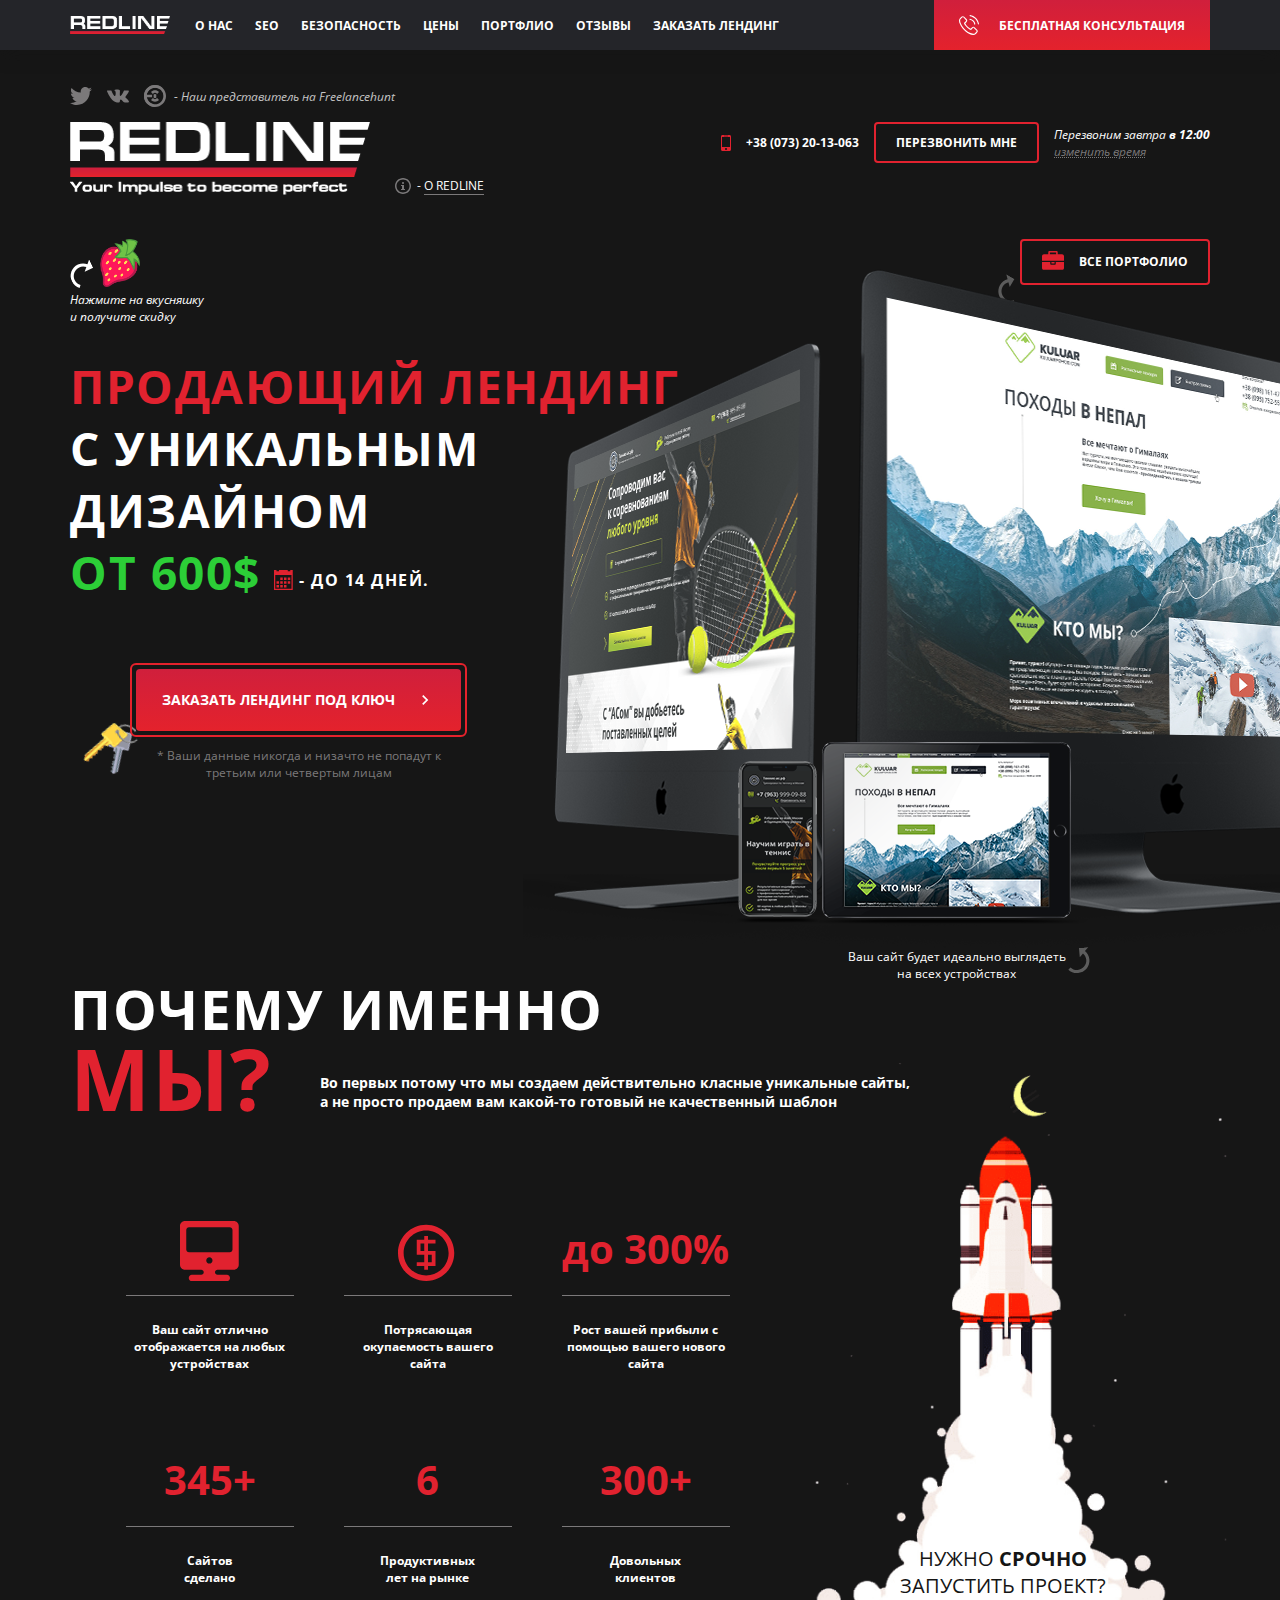
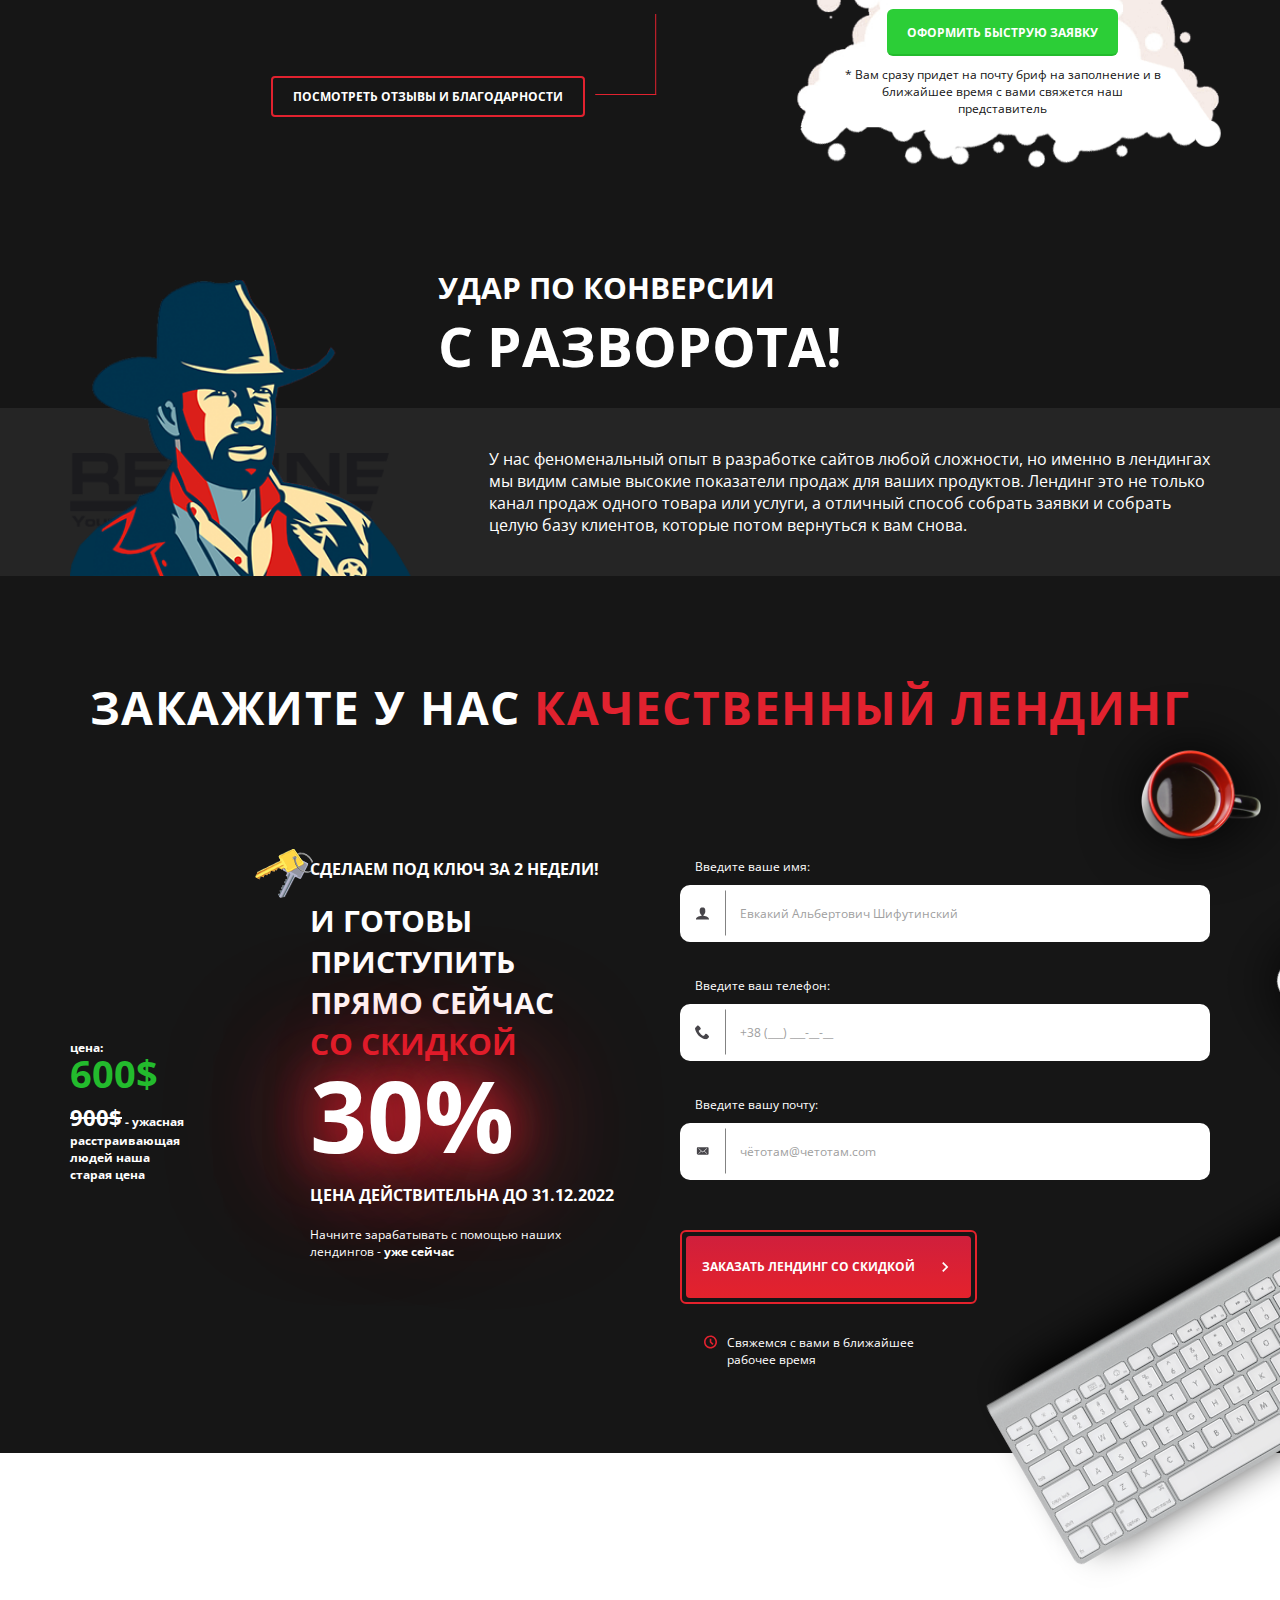
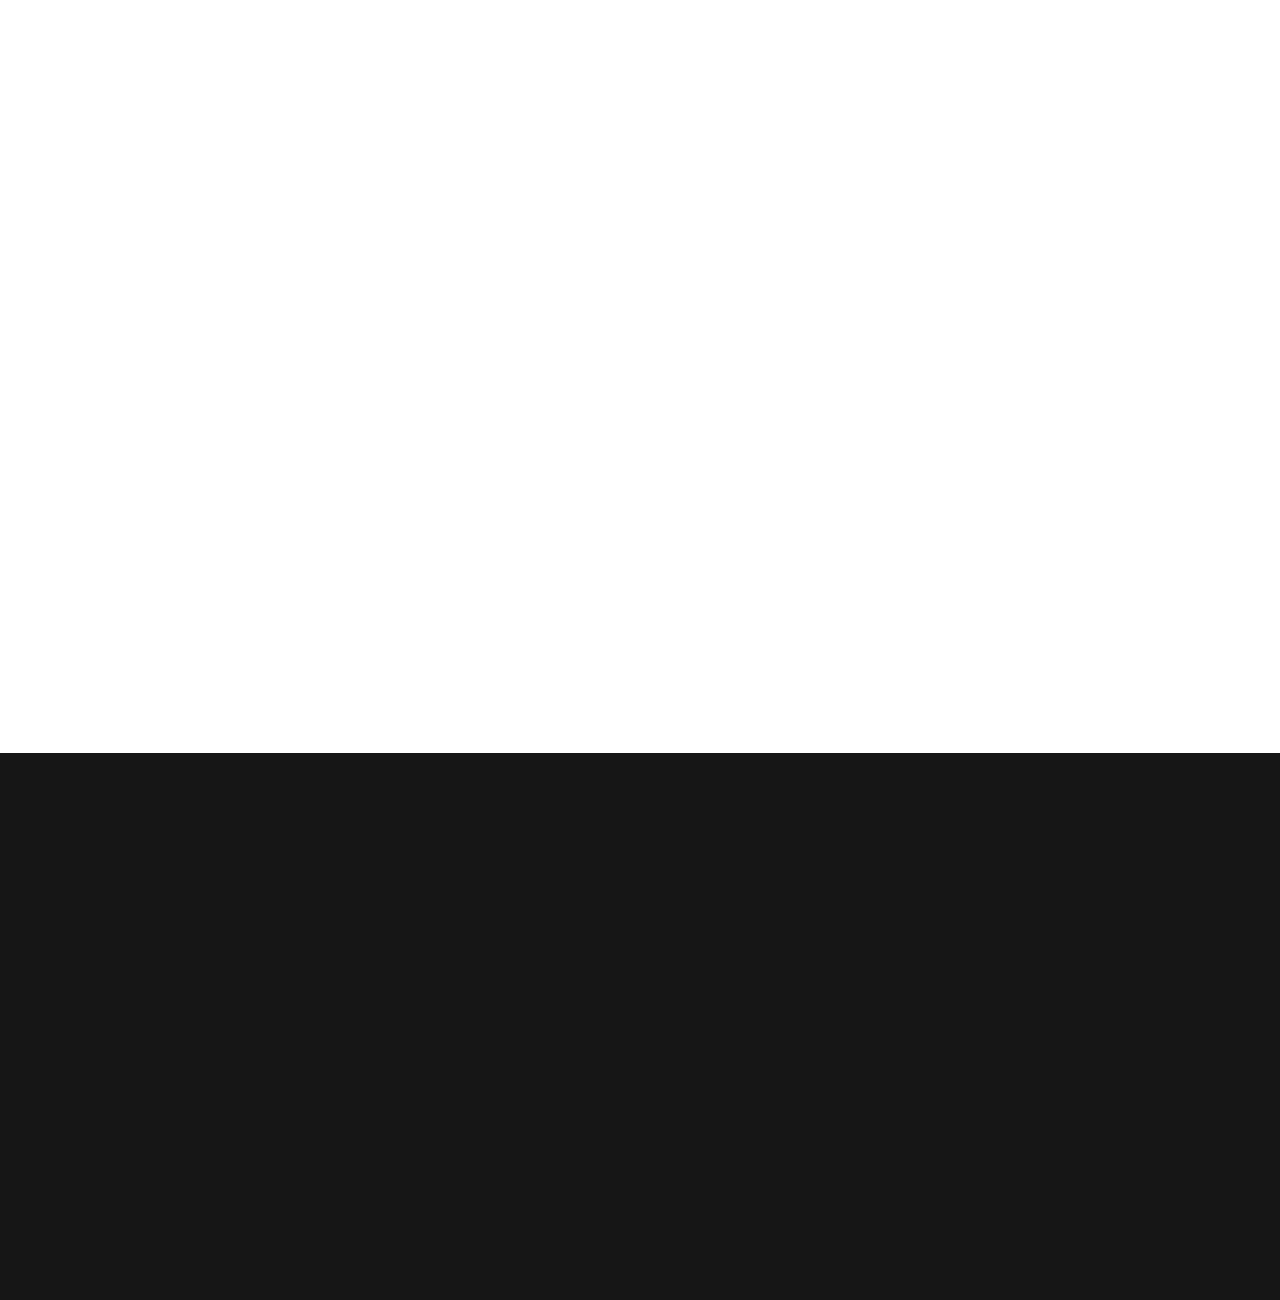
==== index.html @ bf73220e "Add files via upload" ====
<!DOCTYPE html>
<html lang="ru">

<head>
  <meta charset="UTF-8" />
  <meta http-equiv="X-UA-Compatible" content="IE=edge" />
  <meta name="viewport" content="width=device-width, initial-scale=1.0" />
  <title>Redline</title>
  <link rel="preconnect" href="https://fonts.googleapis.com" />
  <link rel="preconnect" href="https://fonts.gstatic.com" crossorigin />
  <link href="https://fonts.googleapis.com/css2?family=Open+Sans:ital,wght@0,400;0,700;1,400&display=swap"
    rel="stylesheet" />
  <link rel="stylesheet" href="css/style.css" />
  <script src="./libs/inputmask.min.js"></script>
  <script defer src="./js/main.js" ></script>
</head>

<body>
  <header class="header">
    <nav class="menu">
      <div class="menu__inner container">
        <a class="logo" href="#">
          <img src="./img/logo.png" alt="logo" />
        </a>
        <div class="menu__body">
          <ul class="menu__list">
            <li class="menu__item">
              <a class="menu__link" href="#">О нас</a>
            </li>
            <li class="menu__item">
              <a class="menu__link" href="#">SEO</a>
            </li>
            <li class="menu__item">
              <a class="menu__link" href="#">Безопасность</a>
            </li>
            <li class="menu__item">
              <a class="menu__link" href="#">Цены</a>
            </li>
            <li class="menu__item">
              <a class="menu__link" href="#">Портфлио</a>
            </li>
            <li class="menu__item">
              <a class="menu__link" href="#">Отзывы</a>
            </li>
            <li class="menu__item">
              <a class="menu__link" href="#">Заказать лендинг</a>
            </li>
          </ul>
        </div>
        <button class="menu__btn">
          <img src="./img/icons/icon-phone.svg" alt="" />
          Бесплатная консультация
        </button>
        <button class="menu__burger">
          <i></i>
          <i></i>
          <i></i>
        </button>
      </div>
    </nav>
    <div class="header__socials container">
      <ul class="social__list">
        <li class="social__item">
          <a class="social__link" href="#">
            <svg class="icon" xmlns="http://www.w3.org/2000/svg" viewBox="0 0 24 24">
              <path
                d="M24 4.557c-.883.392-1.832.656-2.828.775 1.017-.609 1.798-1.574 2.165-2.724-.951.564-2.005.974-3.127 1.195-.897-.957-2.178-1.555-3.594-1.555-3.179 0-5.515 2.966-4.797 6.045-4.091-.205-7.719-2.165-10.148-5.144-1.29 2.213-.669 5.108 1.523 6.574-.806-.026-1.566-.247-2.229-.616-.054 2.281 1.581 4.415 3.949 4.89-.693.188-1.452.232-2.224.084.626 1.956 2.444 3.379 4.6 3.419-2.07 1.623-4.678 2.348-7.29 2.04 2.179 1.397 4.768 2.212 7.548 2.212 9.142 0 14.307-7.721 13.995-14.646.962-.695 1.797-1.562 2.457-2.549z" />
            </svg>
          </a>
        </li>
        <li class="social__item">
          <a class="social__link" href="#">
            <svg class="icon" xmlns="http://www.w3.org/2000/svg" viewBox="0 0 24 24">
              <path
                d="M13.162 18.994c.609 0 .858-.406.851-.915-.031-1.917.714-2.949 2.059-1.604 1.488 1.488 1.796 2.519 3.603 2.519h3.2c.808 0 1.126-.26 1.126-.668 0-.863-1.421-2.386-2.625-3.504-1.686-1.565-1.765-1.602-.313-3.486 1.801-2.339 4.157-5.336 2.073-5.336h-3.981c-.772 0-.828.435-1.103 1.083-.995 2.347-2.886 5.387-3.604 4.922-.751-.485-.407-2.406-.35-5.261.015-.754.011-1.271-1.141-1.539-.629-.145-1.241-.205-1.809-.205-2.273 0-3.841.953-2.95 1.119 1.571.293 1.42 3.692 1.054 5.16-.638 2.556-3.036-2.024-4.035-4.305-.241-.548-.315-.974-1.175-.974h-3.255c-.492 0-.787.16-.787.516 0 .602 2.96 6.72 5.786 9.77 2.756 2.975 5.48 2.708 7.376 2.708z" />
            </svg>
          </a>
        </li>
        <li class="social__item">
          <a class="social__link" href="#">
            <svg class="icon" xmlns="http://www.w3.org/2000/svg" viewBox="0 0 40 40">
              <path
                d="M20 0C8.963 0 0 8.963 0 20s8.963 20 20 20 20-8.963 20-20S31.037 0 20 0zm0 35.111C11.63 35.111 4.815 28.37 4.815 20A15.21 15.21 0 0 1 20 4.815 15.21 15.21 0 0 1 35.185 20C35.111 28.37 28.37 35.111 20 35.111z" />
              <path
                d="M17.556 22.889c1.407 1.259 3.481 1.259 4.815 0v-5.778c-1.407-1.259-3.482-1.259-4.815 0v5.778zm2.445-13.185c-2.741 0-5.333 1.111-7.259 3.037l3.407 3.407a5.41 5.41 0 0 1 7.704 0l3.407-3.407c-1.926-1.926-4.518-3.037-7.259-3.037z" />
              <path
                d="M23.852 23.852a5.41 5.41 0 0 1-7.704 0l-3.407 3.407c4 4 10.519 4 14.519 0l-3.407-3.407zM19.996 40c.148-2.37-1.259-4.519-3.556-5.259-5.926-1.482-10.37-6.296-11.333-12.296h10.074c-.815-1.556-.815-3.333 0-4.815H5.107c1.334-8.297 9.037-13.852 17.26-12.593a14.83 14.83 0 0 1 5.481 2c2.074 1.259 4.815.741 6.296-1.185-7.778-7.778-20.444-7.778-28.296 0s-7.852 20.444 0 28.296C9.626 37.852 14.663 40 19.996 40z" />
            </svg>
          </a>
          <p class="social__text">- Наш представитель на Freelancehunt</p>
        </li>
      </ul>
    </div>

    <div class="header__capture container">
      <div class="redline">
        <div class="redline__logo">
          <img class="logo__large" src="./img/logo-2.png" alt="logo" />
        </div>
        <div class="redline__about">
          <svg class="icon redline__about--icon-info">
            <use xlink:href="img/icons/sprite.svg#icon-info"></use>
          </svg>
          <p class="redline__about-text">- <span>O Redline</span></p>
        </div>
      </div>
      <div class="callback">
        <div class="callback__number">
          <svg class="icon callback__number--icon-mobile">
            <use xlink:href="img/icons/sprite.svg#icon-mobile"></use>
          </svg>
          <a class="callback__number-phone" href="tel:+30732013063">+38 (073) 20-13-063</a>
        </div>
        <button class="button__alt">Перезвонить мне</button>
        <p class="callback__time">
          Перезвоним завтра <b>в 12:00</b><br />
          <button class="callback__time-change">изменить время</button>
        </p>
      </div>
    </div>

    <section class="header__hero container">
      <div class="hero__action">
        <div class="bonus">
          <button class="button__bonus">
            <img src="img/strawberry.png" alt="bonus" />
          </button>
          <p class="bonus__text">Нажмите на вкусняшку и получите скидку</p>
        </div>
        <a class="button__alt portfolio__btn">
          <svg class="icon button__alt--icon-case">
            <use xlink:href="img/icons/sprite.svg#icon-case"></use>
          </svg>
          Все портфолио
        </a>
      </div>

      <div class="hero__master">
        <div class="master__content">
          <h1 class="title master__content-title">
            <span class="accent">Продающий лендинг</span><br />
            с уникальным<br />
            дизайном<br />
            <span class="content-title__price">от 600$</span>
            <span class="content-title__calendar">
              <svg class="content-title--icon-calendar">
                <use xlink:href="img/icons/sprite.svg#icon-calendar"></use>
              </svg>
              - до 14 дней.
            </span>
          </h1>
          <div class="master__order">
            <button class="button__prime master__order--btn">
              Заказать лендинг под ключ
              <svg class="order--btn-icon">
                <use xlink:href="img/icons/sprite.svg#icon-arrow-right"></use>
              </svg>
            </button>
            <span class="order__text">* Ваши данные никогда и низачто не попадут к третьим или четвертым лицам</span>
          </div>
        </div>
      </div>
      <figure class="hero__image">
        <img src="./img/demo.png" alt="" />
        <figcaption class="hero__image-desc">
          Ваш сайт будет идеально выглядеть <br />на всех устройствах
          <img src="./img/arrow.svg" alt="" />
        </figcaption>
      </figure>
    </section>

    <section class="header__features container">
      <div class="features__head">
        <h2 class="title features__head-title">
          Почему именно<br />
          <span class="accent">мы?</span>
        </h2>
        <p class="features__head-desc">
          <b>
            Во первых потому что мы создаем действительно класные уникальные сайты, а не просто продаем вам какой-то
            готовый не качественный шаблон
          </b>
        </p>
      </div>
      <div class="features__content">
        <div class="content__indicators">
          <ul class="indicators__list">
            <li class="indicators__item">
              <span class="indicators__item-accent">
                <svg class="indicators__item-icon">
                  <use xlink:href="img/icons/sprite.svg#icon-monitor"></use>
                </svg>
              </span>
              <p class="indicators__item-text">Ваш сайт отлично отображается на любых устройствах</p>
            </li>
            <li class="indicators__item">
              <span class="indicators__item-accent">
                <svg class="indicators__item-icon">
                  <use xlink:href="img/icons/sprite.svg#icon-dollar"></use>
                </svg>
              </span>
              <p class="indicators__item-text">Потрясающая окупаемость вашего сайта</p>
            </li>
            <li class="indicators__item">
              <span class="indicators__item-accent">до 300%</span>
              <p class="indicators__item-text">Рост вашей прибыли с помощью вашего нового сайта</p>
            </li>
            <li class="indicators__item">
              <span class="indicators__item-accent">345+</span>
              <p class="indicators__item-text">Сайтов<br />сделано</p>
            </li>
            <li class="indicators__item">
              <span class="indicators__item-accent">6</span>
              <p class="indicators__item-text">Продуктивных<br />лет на рынке</p>
            </li>
            <li class="indicators__item">
              <span class="indicators__item-accent">300+</span>
              <p class="indicators__item-text">Довольных<br />клиентов</p>
            </li>
          </ul>
          <a href="#" class="button__alt indicators__btn">Посмотреть отзывы и благодарности</a>
        </div>
        <div class="content__rocket">
          <p class="content__rocket-title">
            Нужно <b>срочно</b><br />
            запустить проект?
          </p>
          <button class="content__rocket-btn">Оформить быструю заявку</button>
          <span class="content__rocket-desc">* Вам сразу придет на почту бриф на заполнение и в ближайшее время с вами
            свяжется наш представитель
          </span>
          <img class="content__rocket-image" src="./img/rocket.png" alt="" />
        </div>
      </div>
    </section>
  </header>
  <section class="chuck">

    <h2 class="chuck__title container">
      Удар по конверсии
      <span>c разворота!</span>
    </h2>

    <div class="chuck__inner">
      <div class="container">
        <p class="chuck__text">
          <img class="chuck__image" src="./img/chuck.png" alt="Chuck Norris" />
          <img class="chuck__logo" src="./img/logo-dark.png" alt="logo" />
          У нас феноменальный опыт в разработке сайтов любой сложности, но именно в лендингах мы видим самые высокие
          показатели продаж для ваших продуктов. Лендинг это не только канал продаж одного товара или услуги, а отличный
          способ собрать заявки и собрать целую базу клиентов, которые потом вернуться к вам снова.
        </p>
      </div>
  </section>
  <section class="sale">

    <h2 class="title sale__title">Закажите у нас <span class="accent">качественный лендинг</span></h2>

    <div class="sale__inner container">

      <div class="sale__price">
        <p class="price__new">
          цена:
          <span>600$</span>
        </p>
        <p class="price__old">
          <s>900$</s> - ужасная расстраивающая людей наша старая цена
        </p>
      </div>

      <div class="sale__offer">
        <p class="offer__key">Сделаем под ключ за 2 недели!</p>

        <h3 class="offer__title">И готовы приступить прямо сейчас
        <span class="accent">Со скидкой</span></h3>

        <p class="offer__discount">30%</p>

        <p class="offer__date">Цена действительна до 31.12.2022</p>
        
        <p>Начните зарабатывать с помощью наших<br>лендингов - <b>уже сейчас</b></p>
      </div>


      <form class="sale__form" action="#" method="POST">

  
          <p>Введите ваше имя:</p>
          <div class="form__group">
            <label class="form__label" for="name">
              <svg class="form__icon">
                <use xlink:href="img/icons/sprite.svg#icon-user"></use>
              </svg>
            </label>
            <input class="form__input" type="text" id="name" required placeholder="Евкакий Альбертович Шифутинский" />
          </div>
  
          <p>Введите ваш телефон:</p>
          <div class="form__group">
            <label class="form__label" for="phone">
              <svg class="form__icon">
                <use xlink:href="img/icons/sprite.svg#icon-phone"></use>
              </svg>
            </label>
            <input class="form__input" type="tel" id="phone" required placeholder="+38 (___) ___-__-__"/>
          </div>
  
          <p>Введите вашу почту:</p>
          <div class="form__group">
            <label class="form__label" for="email">
              <svg class="form__icon">
                <use xlink:href="img/icons/sprite.svg#icon-mail"></use>
              </svg>
            </label>
            <input class="form__input" type="email" id="email" required placeholder="чётотам@четотам.com" />
          </div>

  
          <div class="form__group-button">
            <button class="button__prime form__button" type="submit">
              Заказать лендинг со скидкой
              <svg class="order--btn-icon">
                <use xlink:href="img/icons/sprite.svg#icon-arrow-right"></use>
              </svg>
            </button>
  
            <span class="form__button-text">
              <svg class="form__button-text--icon"><use xlink:href="img/icons/sprite.svg#icon-clock"></use></svg>
              Свяжемся с вами в ближайшее рабочее время
            </span>
  
          </div>
  

      </form>

      <img class="sale__bg sale__bg--cup" src="./img/cup.png" alt="cup">
    <img class="sale__bg sale__bg--mouse" src="./img/mouse.png" alt="mouse">
    <img class="sale__bg sale__bg--keyboard" src="./img/keyboard.png" alt="keyboard">
    </div>
    
  </section>
  <section class="google"></section>
</body>

</html>
---- css/style.css ----
:root {
  --accent-color: #e1222f;
  --gray-color: #7b797a;
}

html {
  box-sizing: border-box;
  overflow-x: hidden;
}

*,
*::before,
*::after {
  margin: 0;
  padding: 0;
  box-sizing: inherit;
}

input,
button,
textarea,
select {
  font: inherit;
}

img {
  display: block;
  max-width: 100%;
  height: auto;
}

.container {
  max-width: 1170px;
  padding: 0 15px;
  margin: 0 auto;
}

body {
  background: #161616;
  min-height: 500vh;
  font-family: 'Open Sans', sans-serif;
  font-size: 12px;
  color: #fff;
  overflow-x: clip;
}

body::-webkit-scrollbar-thumb {
  background: linear-gradient(#d01f3c, #e4222c);
  border-radius: 20px;
}

body::-webkit-scrollbar {
  width: 8px;
}

body::-webkit-scrollbar-track {
  background: transparent;
}

.title {
  font-size: 46px;
  text-transform: uppercase;
  letter-spacing: 1.5px;
  font-weight: 700;
}

.accent {
  color: var(--accent-color);
}

.header {
}

/* =======/ MENU /======= */

.menu {
  background: #242529;
  box-shadow: 0 0 20px #151515;
  margin-bottom: 35px;
}

.menu__inner {
  display: flex;
  align-items: center;
  gap: 25px;
}

.logo {
  width: 100px;
  flex-shrink: 0;
}

.menu__list {
  display: flex;
  list-style: none;
  gap: 22px;
}

.menu__item {
  min-width: max-content;
}

.menu__link {
  color: #fff;
  text-decoration: none;
  font-weight: 700;
  text-transform: uppercase;
}

.menu__link:hover {
  color: var(--accent-color);
}

.menu__btn {
  all: unset;
  display: flex;
  gap: 20px;
  align-items: center;
  margin-left: auto;
  color: #fff;
  cursor: pointer;
  padding: 15px 25px;
  background: linear-gradient(#d01f3c, #e4222c);
  font-weight: 700;
  text-transform: uppercase;
  text-align: center;
  position: relative;
  overflow: hidden;
}

.menu__btn::before {
  content: '';
  position: absolute;
  width: 60px;
  height: 100%;
  background: rgba(255, 255, 255, 0.3);
  transform: translateX(-100px) skew(20deg);
  transition: 0.3s ease-out;
}

.menu__btn:hover::before {
  transform: translateX(300px) skew(20deg);
}

.menu__btn img {
  width: 20px;
  min-width: 20px;
}

/* =======/ BURGER /======= */

.menu__burger {
  all: unset;
  display: none;
  width: 30px;
  height: 18px;
  position: relative;
  z-index: 5;
  cursor: pointer;
  flex-shrink: 0;
}

.menu__burger i {
  position: absolute;
  top: calc(50% - 1px);
  left: 0;
  width: 100%;
  height: 2px;
  background-color: #fff;
  transition: all 0.2s;
}

.menu__burger.active i {
  transform: scale(0);
}

.menu__burger i:first-child {
  top: 0;
}

.menu__burger i:last-child {
  top: auto;
  bottom: 0;
}

.menu__burger.active i:first-child {
  top: calc(50% - 1px);
  transform: rotate(-45deg);
}

.menu__burger.active i:last-child {
  bottom: calc(50% - 1px);
  transform: rotate(45deg);
}

/* =======/ HEADER BOTTOM /======= */

.social__list {
  list-style: none;
  display: flex;
  align-items: center;
  gap: 15px;
  margin-bottom: 15px;
}

.social__item {
  display: flex;
  align-items: center;
  gap: 8px;
}

.social__text {
  font-style: italic;
  color: #c5c5c5;
}

.social__link {
  cursor: pointer;
  line-height: 0;
}

.icon {
  fill: var(--gray-color);
  width: 22px;
  height: 22px;
}

.icon:hover {
  fill: var(--accent-color);
}

/* =======/ HEADER CAPTURE /======= */

.header__capture {
  display: grid;
  grid-template-columns: minmax(440px, 2fr) 3fr;
  margin-bottom: 40px;
}
.redline {
  display: flex;
  gap: 25px;
  flex-wrap: wrap;
  align-self: start;
}
.redline__logo {
  width: 300px;
}

.redline__about {
  display: flex;
  align-items: flex-end;
  gap: 6px;
  padding-bottom: 5px;
  cursor: pointer;
}

.redline__about--icon-info {
  width: 16px;
  height: 16px;
}

.redline__about-text {
  text-transform: uppercase;
}

.redline__about-text span {
  border-bottom: 1px solid var(--gray-color);
}

.redline__about:hover span {
  border-bottom: 1px solid var(--accent-color);
  color: var(--accent-color);
}
.redline__about:hover .redline__about--icon-info {
  fill: var(--accent-color);
}

.callback {
  display: flex;
  gap: 15px;
  flex-wrap: wrap;
  align-items: center;
  align-self: flex-start;
  justify-content: flex-end;
}
.callback__number {
  display: flex;
  align-items: center;
  gap: 12px;
}
.callback__number--icon-mobile {
  width: 16px;
  height: 16px;
  fill: var(--accent-color);
}
.callback__number-phone {
  text-decoration: none;
  color: #fff;
  font-weight: 700;
}
.button__alt {
  all: unset;
  display: flex;
  align-items: center;
  flex-shrink: 0;
  gap: 15px;
  text-transform: uppercase;
  color: #fff;
  font-weight: 700;
  padding: 10px 20px;
  border: 2px solid var(--accent-color);
  cursor: pointer;
  border-radius: 4px;
  text-align: center;
}
.callback__time {
  font-style: italic;
}

.callback__time-change {
  all: unset;
  color: var(--gray-color);
  text-decoration: underline dotted;
  cursor: pointer;
}

/* =======/ HEADER HERO - ACTION /======= */

.header__hero {
  position: relative;
}

.hero__action {
  display: flex;
  justify-content: space-between;
  align-items: flex-start;
  gap: 10px;
  margin-bottom: 30px;
}

.button__bonus {
  all: unset;
  width: 40px;
  cursor: pointer;
  position: relative;
  padding-left: 30px;
}

.button__bonus img {
  animation: shake 0.3s infinite;
}

@keyframes shake {
  from {
    transform: rotate(0deg);
  }
  50% {
    transform: rotate(3deg);
  }
  to {
    transform: rotate(-3deg);
  }
}

.button__bonus::before {
  content: '';
  position: absolute;
  left: 0;
  bottom: 0;
  width: 25px;
  height: 25px;
  background-image: url(../img/arrow.svg);
  background-repeat: no-repeat;
  background-position: left bottom;
  background-size: contain;
  transform: rotate(-25deg);
}

.bonus__text {
  font-style: italic;
  max-width: 140px;
}

.button__alt--icon-case {
  fill: var(--accent-color);
}

.portfolio__btn {
  position: relative;
}

.portfolio__btn::before {
  content: '';
  position: absolute;
  left: 0;
  bottom: 0;
  width: 25px;
  height: 25px;
  background-image: url(../img/arrow.svg);
  background-repeat: no-repeat;
  background-position: left bottom;
  background-size: contain;
  transform: translate(-100%, 80%) rotate(-60deg);
  opacity: 0.3;
  z-index: -10;
}

/* =======/ HERO MASTER /======= */

.hero__master {
  margin-bottom: 200px;
}

.master__content {
  display: grid;
  justify-content: start;
  grid-auto-columns: minmax(280px, auto);
}

.master__content-title {
  margin-bottom: 60px;
}

.content-title__price {
  text-transform: uppercase;
  color: #2cce37;
}

.content-title__calendar {
  display: inline-flex;
  align-items: center;
  gap: 5px;
  font-size: 16px;
  color: #fff;
}

.content-title--icon-calendar {
  width: 20px;
  height: 20px;
  fill: var(--accent-color);
}

.master__order {
  display: grid;
  justify-content: start;
  justify-items: center;
  gap: 10px;
  padding-left: min(60px, calc(1vw * 10));
}

.button__prime {
  all: unset;
  display: flex;
  gap: 20px;
  align-items: center;
  color: #fff;
  cursor: pointer;
  padding: 25px 30px;
  font-weight: 700;
  font-size: 1.2em;
  text-transform: uppercase;
  text-align: center;
  position: relative;
  border: 2px solid #e4222c;
  border-radius: 6px;
  width: fit-content;
}

.button__prime::after {
  content: '';
  position: absolute;
  background: linear-gradient(#d01f3c, #e4222c);
  inset: 4px;
  border-radius: 4px;
  z-index: -1;
}

.order--btn-icon {
  fill: #fff;
  width: 20px;
  height: 20px;
  flex-shrink: 0;
}

.master__order--btn::before {
  content: url(../img/keys.PNG);
  position: absolute;
  bottom: 0;
  left: 0;
  width: 50px;
  height: 50px;
  transform: translate(-100%, 80%) rotate(-15deg);
  z-index: -1;
}

.order__text {
  max-width: 300px;
  text-align: center;
  color: var(--gray-color);
}

.hero__image {
  position: absolute;
  top: 30px;
  left: 40%;
  z-index: -10;
  width: max-content;
  margin-bottom: 100px;
}

.hero__image-desc {
  display: flex;
  align-items: flex-start;
  justify-content: center;
  text-align: center;
  padding-right: 20px;
}

.hero__image-desc img {
  width: 25px;
  transform: rotate(85deg) scale(-1, 1);
  opacity: 0.3;
}

/* =======/ HEADER FEATURES /======= */

.header__features {
  margin-bottom: 150px;
}

.features__head {
  position: relative;
  margin-bottom: 100px;
}

.features__head-title {
  font-size: 55px;
  line-height: 1;
}

.features__head-title .accent {
  font-size: 85px;
}

.features__head-desc {
  position: absolute;
  bottom: 10px;
  left: 250px;
  font-size: 14px;
  max-width: 590px;
}

/* ========/ Feutures Content/======= */

.features__content {
  display: flex;
  flex-wrap: wrap;
  gap: 500px 10px;
  justify-content: space-around;
}

.content__indicators {
  display: grid;
  grid-template-columns: minmax(200px, 630px);
  gap: 90px;
}

.indicators__list {
  list-style: none;
  display: grid;
  grid-template-columns: repeat(auto-fill, 168px);
  gap: 80px 50px;
  justify-content: center;
}

.indicators__item {
  max-width: 170px;
  text-align: center;
}

.indicators__item-accent {
  display: block;
  margin-bottom: 25px;
  border-bottom: 1px solid var(--gray-color);
  color: var(--accent-color);
  height: 75px;
  font-weight: 700;
  font-size: 40px;
}

.indicators__item-icon {
  fill: var(--accent-color);
  height: 60px;
  width: 60px;
}

.indicators__item-text {
  font-weight: 700;
}

.indicators__btn {
  justify-self: center;
  position: relative;
}

.indicators__btn::after {
  content: '';
  position: absolute;
  bottom: 20px;
  right: 0;
  width: 60px;
  height: 80px;
  border: 1px solid var(--accent-color);
  border-left: none;
  border-top: none;
  transform: translateX(120%);
}

.content__rocket-btn {
  all: unset;
  color: #fff;
  cursor: pointer;
  padding: 15px 20px 13px;
  background: #2cce37;
  border-bottom: 2px solid #23bb2d;
  border-radius: 6px;
  font-weight: 700;
  text-transform: uppercase;
  text-align: center;
}

.content__rocket {
  display: flex;
  gap: 10px;
  flex-direction: column;
  align-items: center;
  max-width: 330px;
  text-align: center;
  align-self: flex-end;
  position: relative;
}

.content__rocket-title {
  font-size: 20px;
  text-transform: uppercase;
  color: #151515;
}

.content__rocket-desc {
  color: #151515;
}

.content__rocket-image {
  position: absolute;
  bottom: -60px;
  z-index: -1;
  max-width: 450px;
}

/* =======/ CHUCK /======= */

.chuck {
  margin-bottom: 100px;
}

.chuck__title {
  text-transform: uppercase;
  font-size: 30px;
  margin-bottom: 25px;
  width: min-content;
}

.chuck__inner {
  background-color: #252525;
}

.chuck__title span {
  font-size: 55px;
}

.chuck__image {
  position: absolute;
  bottom: 0;
  left: 0;
  width: 350px;
}

.chuck__logo {
  align-self: center;
}

.chuck__text {
  display: flex;
  gap: 100px;
  font-size: 16px;
  padding: 40px 0;
  position: relative;
}

/* =======/ SALE /======= */

.sale {
  padding-bottom: 85px;
}

.sale__title {
  text-align: center;
  margin-bottom: 120px;
  padding: 0 10px;
}

.sale__inner {
  display: flex;
  gap: 60px;
  position: relative;
  flex-wrap: wrap;
  justify-content: center;
  align-items: center;
}

.sale__bg {
  position: absolute;
  z-index: -1;
  object-fit: contain;
  filter: drop-shadow(0px 0px 30px #000);
}

.sale__bg--cup {
  width: 120px;
  top: 0;
  right: 0;
  transform: translate(30%, -120%);
}
.sale__bg--mouse {
  width: 80px;
  top: 0;
  right: 0;
  transform: translate(200%, 50%) rotate(-45deg);
}
.sale__bg--keyboard {
  width: 400px;
  bottom: 0;
  right: 0;
  transform: translate(45%, 60%) rotate(-30deg);
  z-index: 1;
  filter: drop-shadow(30px -10px 20px #000);
}

/* =======/ SALE PRICE /======= */

.sale__price {
  font-weight: 700;
  max-width: 120px;
}

.price__new {
  margin-bottom: 10px;
  line-height: 1;
}

.price__new span {
  font-size: 38px;
  color: #23bb2d;
}

.price__old s {
  font-size: 22px;
}

/* =======/ SALE OFFER /======= */

.sale__offer {
  max-width: 370px;
  padding-left: min(60px, calc(1vw * 10));
  align-self: flex-start;
}

.offer__key,
.offer__date {
  text-transform: uppercase;
  font-size: 16px;
  font-weight: 700;
  padding-bottom: 20px;
  position: relative;
}

.offer__key::before {
  content: url(/img/keys.PNG);
  position: absolute;
  width: 60px;
  height: 60px;
  top: -10px;
  left: -55px;
  z-index: -1;
}

.offer__title {
  text-transform: uppercase;
  font-size: 30px;
}

.offer__title .accent {
  display: block;
}

.offer__discount {
  font-size: 100px;
  font-weight: 700;
  line-height: 1;
  padding-bottom: 20px;
  text-shadow: 0 0 50px var(--accent-color), 0 0 100px var(--accent-color), 0 0 150px var(--accent-color);
}

/* =======/ SALE FORM /======= */

.sale__form {
  position: relative;
  z-index: 10;
  flex: 1 1 370px;
}

.sale__form p {
  padding: 0 15px 10px;
}

.form__group {
  margin-bottom: 35px;
  position: relative;
}

.form__group:last-child {
  margin-bottom: 60px;
}

.form__label {
  line-height: 0;
  position: absolute;
  top: 50%;
  left: 0;
  z-index: 10;
  padding: 15px;
  border-right: 1px solid #838383;
  transform: translateY(-50%);
  cursor: pointer;
}

.form__input {
  width: 100%;
  padding: 20px 15px;
  padding-left: 60px;
  border: none;
  border-radius: 10px;
}

.form__icon {
  fill: #47454a;
  width: 15px;
  height: 15px;
}

.form__input::placeholder {
  color: #a0a0a0;
}

.form__group-button {
  margin-top: 50px;
  display: grid;
  gap: 30px;
  justify-content: start;
  justify-items: center;
}

.form__button {
  padding: 25px 20px;
  font-size: 1em;
}

.form__button-text {
  display: flex;
  max-width: 250px;
}
.form__button-text--icon {
  width: 16px;
  height: 16px;
  fill: var(--accent-color);
  margin-right: 10px;
}
/* =======/ GOOGLE /======= */

.google {
  height: 100vh;
  background-color: #fff;
}

/* =======/ MEDIA /======= */

/* =======================| 959 |======================= */

@media (max-width: 959px) {
  .menu__burger {
    display: block;
    width: 30px;
    height: 18px;
    position: relative;
    z-index: 5;
    cursor: pointer;
  }

  .menu__body {
    position: fixed;
    top: 0;
    left: -100%;
    height: 100vh;
    width: 100%;
    background: linear-gradient(#920018, #e4222c);
    display: flex;
    transition: all 0.3s;
    overflow: auto;
    z-index: 1;
  }

  .menu__body.active {
    left: 0;
  }

  .menu__list {
    flex-direction: column;
    margin: auto;
    text-align: center;
    width: 100%;
  }

  .menu__item + .menu__item {
    margin-left: 0;
  }
  .menu__link {
    display: block;
    font-size: 26px;
    line-height: 75px;
  }
  .menu__link:hover {
    color: #fff;
    text-decoration: underline;
  }

  .redline {
    justify-content: center;
  }

  .callback {
    display: grid;
    margin-top: -35px;
    text-align: center;
    justify-content: center;
  }

  .hero__master {
    margin-bottom: 300px;
  }

  .hero__image {
    top: 60px;
  }

  .hero__image-desc {
    justify-content: flex-start;
  }
}

/* =======================| 767 |======================= */

@media (max-width: 767px) {
  .header__capture {
    display: grid;
    grid-template-columns: repeat(auto-fill, minmax(280px, 1fr));
    gap: 30px;
  }

  .callback {
    margin-top: 0;
  }

  .portfolio__btn::before {
    display: none;
  }

  .hero__master {
    margin-bottom: 10px;
  }

  .master__content {
    justify-content: center;
  }

  .master__content-title {
    font-size: 44px;
    text-align: center;
    margin-bottom: 40px;
  }

  .master__order {
    justify-content: center;
    margin-bottom: 20px;
  }

  .hero__action {
    align-items: center;
  }
  .hero__image {
    position: static;
    width: fit-content;
  }

  .hero__image-desc {
    justify-content: center;
  }

  .features__head-desc {
    position: static;
  }

  .indicators__btn::after {
    display: none;
  }

  .chuck__text {
    flex-direction: column-reverse;
    gap: 190px;
  }

  .chuck__logo {
    align-self: stretch;
  }
}

/* =======================| 440 |======================= */

@media (max-width: 440px) {
  .menu__inner {
    gap: 20px;
  }

  .menu__btn {
    padding: 15px 15px;
    font-size: 0.9em;
    width: min-content;
  }

  .menu__btn img {
    display: none;
  }

  .redline {
    justify-content: center;
  }

  .master__content-title {
    font-size: 30px;
    text-align: center;
  }

  .master__content-title .accent {
    font-size: 1.2em;
  }

  .chuck__title {
    font-size: 25px;
  }

  .chuck__title span {
    font-size: 40px;
  }

  .sale__title {
    font-size: 30px;
  }
}
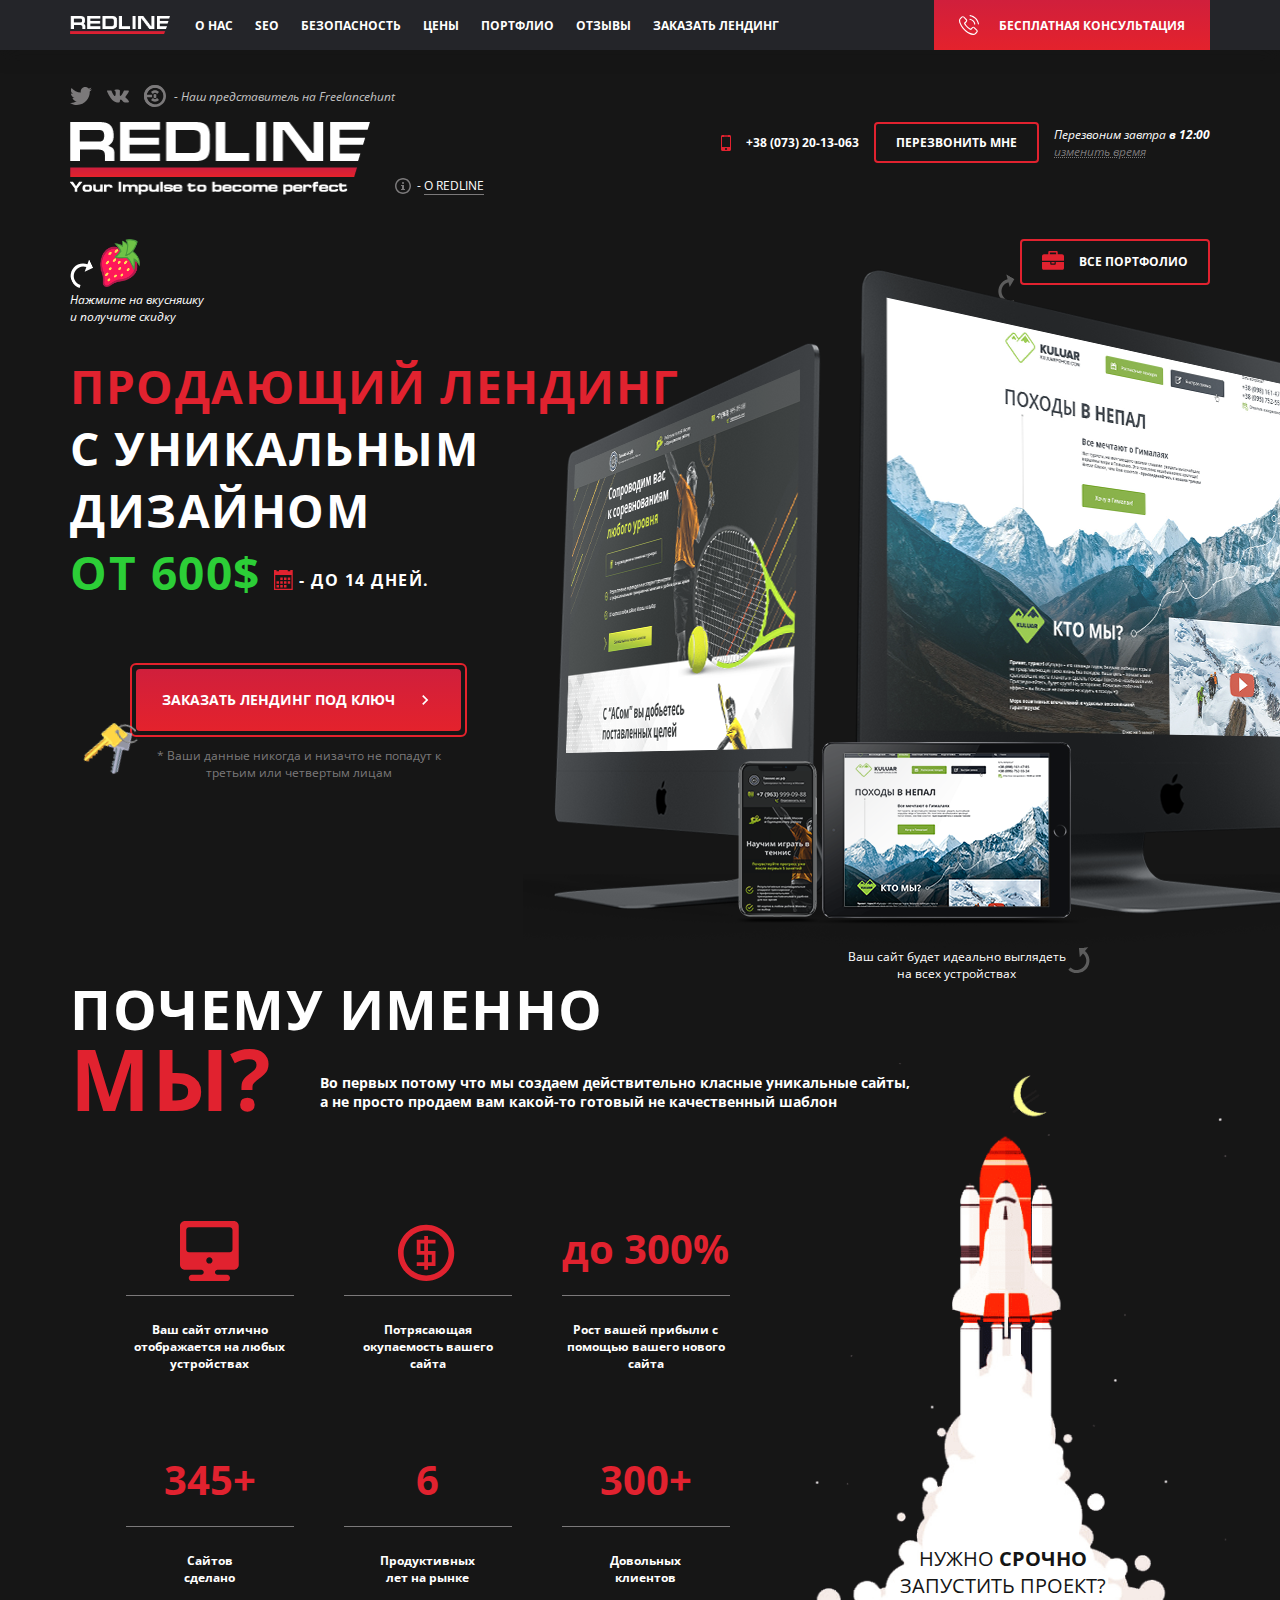
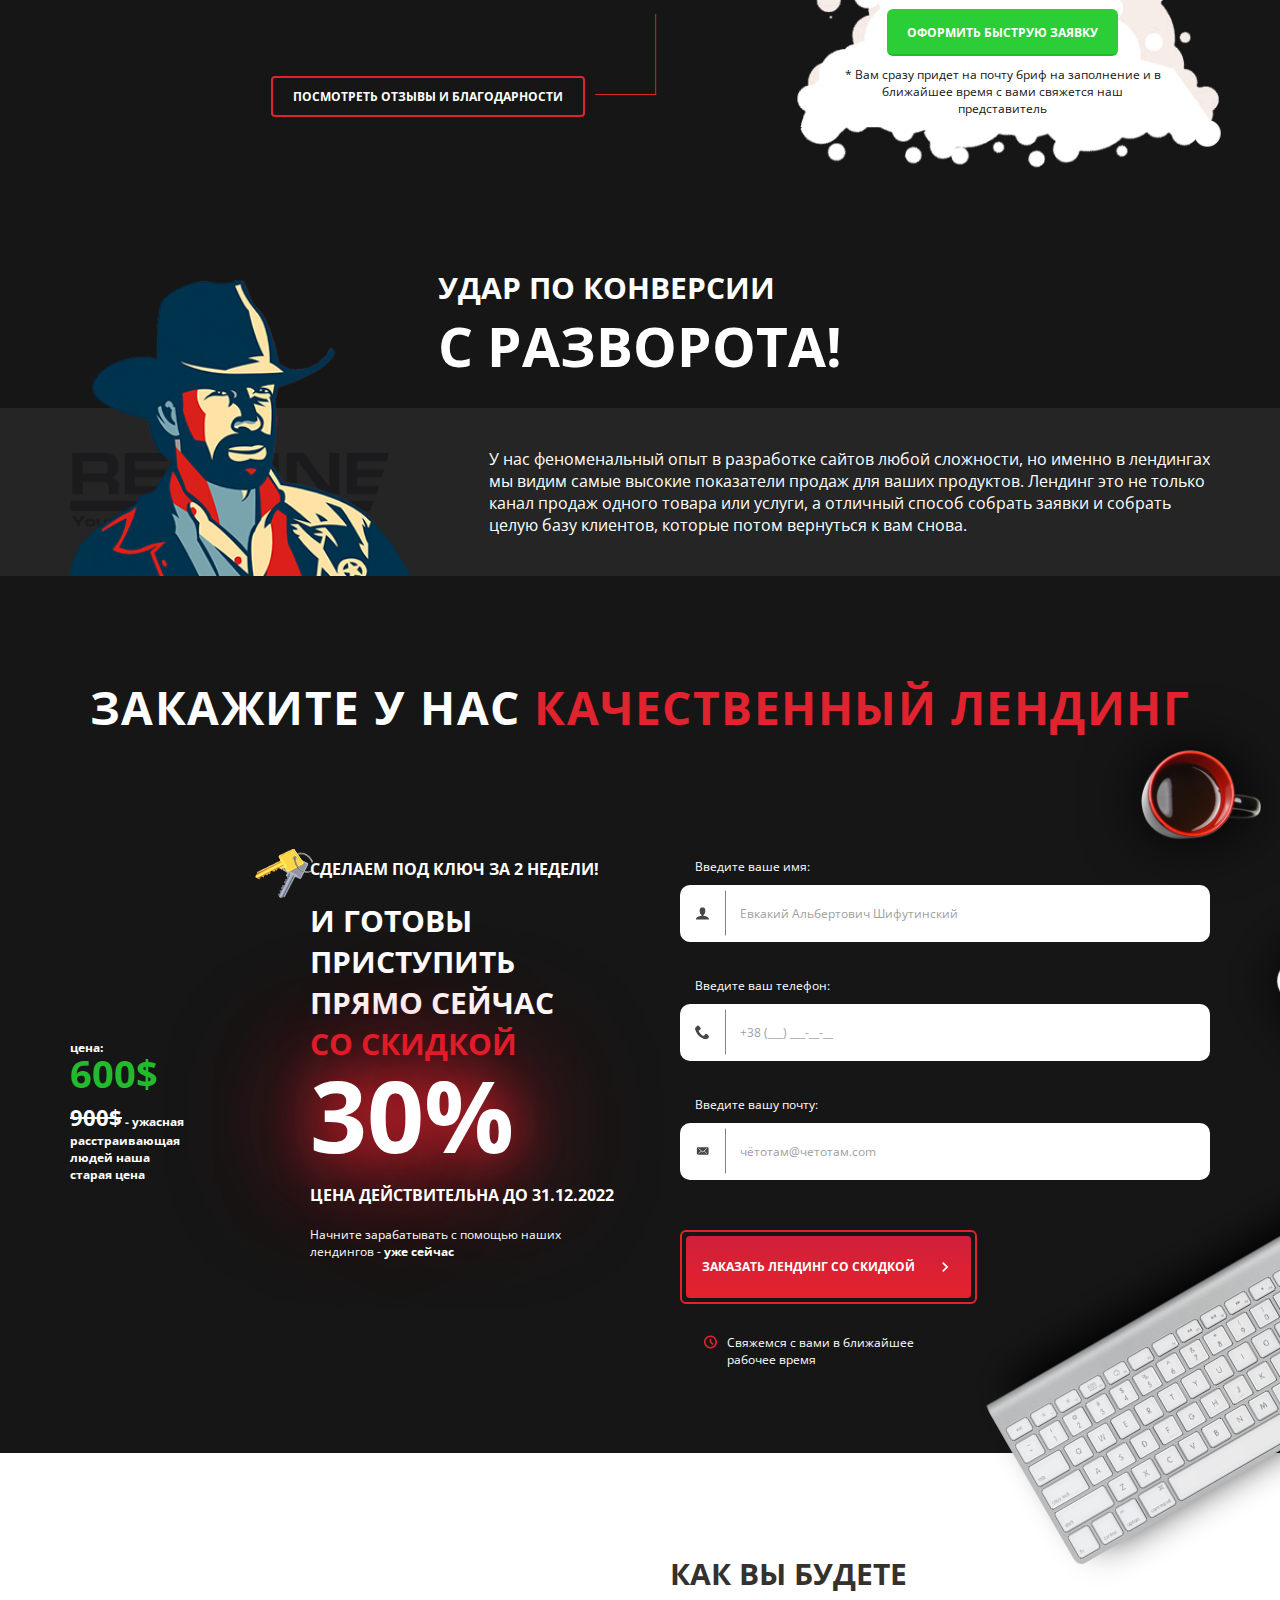
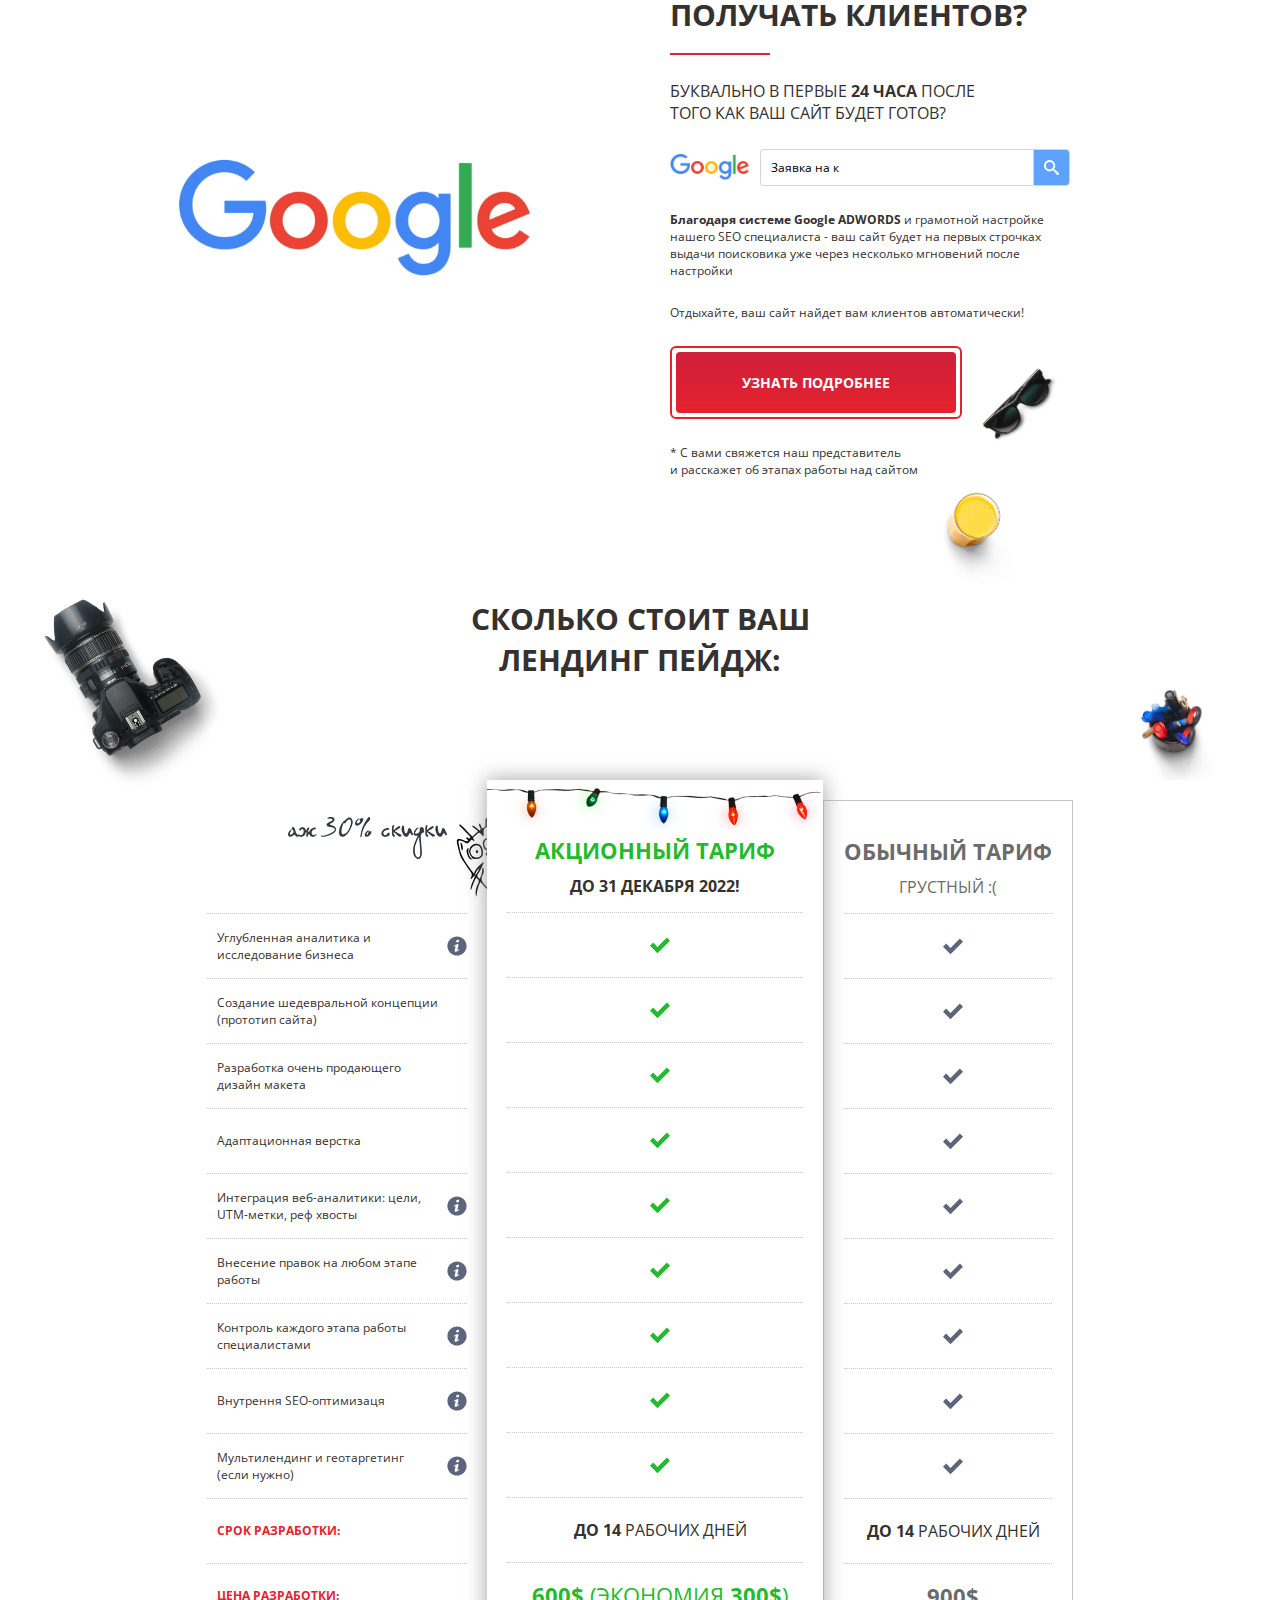
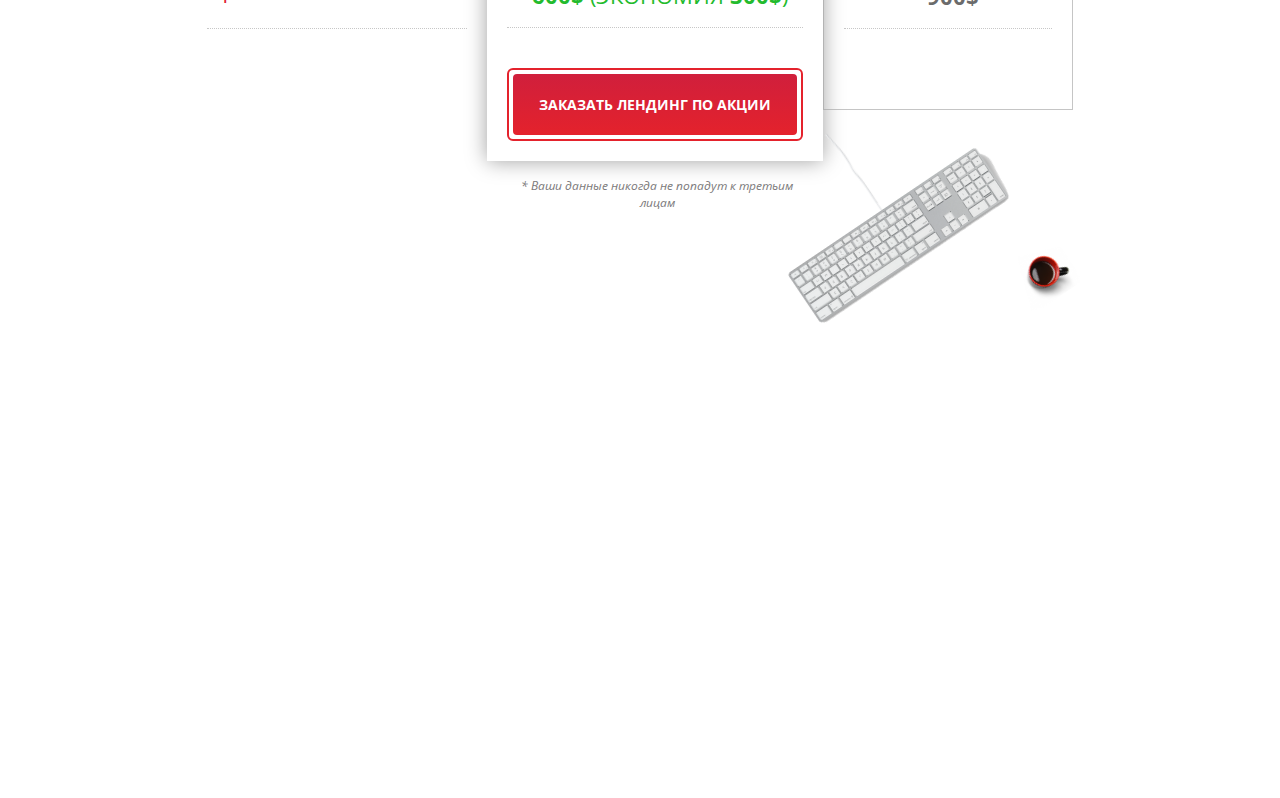
==== commit b120b406: "Add files via upload" ====
--- a/index.html
+++ b/index.html
@@ -11,8 +11,9 @@
   <link href="https://fonts.googleapis.com/css2?family=Open+Sans:ital,wght@0,400;0,700;1,400&display=swap"
     rel="stylesheet" />
   <link rel="stylesheet" href="css/style.css" />
-  <script src="./libs/inputmask.min.js"></script>
-  <script defer src="./js/main.js" ></script>
+  <script defer src="./libs/inputmask.min.js"></script>
+  <script defer src="./libs/typed.min.js"></script>
+  <script defer src="./js/main.js"></script>
 </head>
 
 <body>
@@ -272,75 +273,329 @@
         <p class="offer__key">Сделаем под ключ за 2 недели!</p>
 
         <h3 class="offer__title">И готовы приступить прямо сейчас
-        <span class="accent">Со скидкой</span></h3>
+          <span class="accent">Со скидкой</span>
+        </h3>
 
         <p class="offer__discount">30%</p>
 
         <p class="offer__date">Цена действительна до 31.12.2022</p>
-        
+
         <p>Начните зарабатывать с помощью наших<br>лендингов - <b>уже сейчас</b></p>
       </div>
 
-
       <form class="sale__form" action="#" method="POST">
 
-  
-          <p>Введите ваше имя:</p>
-          <div class="form__group">
-            <label class="form__label" for="name">
-              <svg class="form__icon">
-                <use xlink:href="img/icons/sprite.svg#icon-user"></use>
-              </svg>
-            </label>
-            <input class="form__input" type="text" id="name" required placeholder="Евкакий Альбертович Шифутинский" />
+        <p>Введите ваше имя:</p>
+        <div class="form__group">
+          <label class="form__label" for="name">
+            <svg class="form__icon">
+              <use xlink:href="img/icons/sprite.svg#icon-user"></use>
+            </svg>
+          </label>
+          <input class="form__input" type="text" id="name" required placeholder="Евкакий Альбертович Шифутинский" />
+        </div>
+
+        <p>Введите ваш телефон:</p>
+        <div class="form__group">
+          <label class="form__label" for="phone">
+            <svg class="form__icon">
+              <use xlink:href="img/icons/sprite.svg#icon-phone"></use>
+            </svg>
+          </label>
+          <input class="form__input" type="tel" id="phone" required placeholder="+38 (___) ___-__-__" />
+        </div>
+
+        <p>Введите вашу почту:</p>
+        <div class="form__group">
+          <label class="form__label" for="email">
+            <svg class="form__icon">
+              <use xlink:href="img/icons/sprite.svg#icon-mail"></use>
+            </svg>
+          </label>
+          <input class="form__input" type="email" id="email" required placeholder="чётотам@четотам.com" />
+        </div>
+
+
+        <div class="form__group-button">
+          <button class="button__prime form__button" type="submit">
+            Заказать лендинг со скидкой
+            <svg class="order--btn-icon">
+              <use xlink:href="img/icons/sprite.svg#icon-arrow-right"></use>
+            </svg>
+          </button>
+
+          <span class="form__button-text">
+            <svg class="form__button-text--icon">
+              <use xlink:href="img/icons/sprite.svg#icon-clock"></use>
+            </svg>
+            Свяжемся с вами в ближайшее рабочее время
+          </span>
+
+        </div>
+
+      </form>
+
+      <img class="sale__bg sale__bg--cup" src="./img/cup.png" alt="cup">
+      <img class="sale__bg sale__bg--mouse" src="./img/mouse.png" alt="mouse">
+      <img class="sale__bg sale__bg--keyboard" src="./img/keyboard.png" alt="keyboard">
+
+    </div>
+
+  </section>
+  <section class="clients">
+    <div class="clients__inner container">
+
+      <div class="clients__image">
+        <img class="image__google" src="./img/goggle.gif" alt="google">
+      </div>
+
+      <div class="clients__find">
+
+        <h2 class="find__title">Как вы будете получать клиентов?</h2>
+
+        <p class="find__subtitle">Буквально в первые <b>24 часа</b> после<br>того как ваш сайт будет готов?</p>
+
+        <div class="find__searchbar">
+
+          <img class="searchbar__google-logo" src="./img/google-logo.png" alt="google-logo" width="50">
+
+          <input class="searchbar__input" id="typed" type="text" spellcheck="false">
+
+          <button type="submit" class="searchbar__btn" disabled>
+            <svg class="searchbar__btn-icon">
+              <use xlink:href="img\icons\sprite.svg#icon-search"></use>
+            </svg>
+          </button>
+        </div>
+
+        <p><b>Благодаря системе Google ADWORDS</b> и грамотной настройке нашего SEO специалиста - ваш сайт будет на
+          первых строчках выдачи поисковика уже через несколько мгновений после настройки</p>
+        <p>Отдыхайте, ваш сайт найдет вам клиентов автоматически!</p>
+
+        <button class="button__prime clients__button">Узнать подробнее</button>
+        <span>* C вами свяжется наш представитель<br>и расскажет об этапах работы над сайтом</span>
+
+
+        <img class="clients__bg clients__bg--sunglasses" src="./img/sunglasses.png" alt="sunglasses">
+
+        <img class="clients__bg clients__bg--glass" src="./img/glass.PNG" alt="glass">
+
+
+
+      </div>
+
+    </div>
+
+  </section>
+
+  <section class="pricing">
+    <h2 class="pricing__title">Сколько стоит ваш<br>лендинг пейдж:</h2>
+    <div class="pricing__inner container">
+
+      <img class="pricing__bg pricing__bg--pen-holder" src="./img/pen-holder.jpg" alt="">
+
+      <img class="pricing__bg pricing__bg--camera" src="./img/camera.jpg" alt="">
+
+      <ul class="price__promo">
+        <li class="promo__item">
+          <img src="./img/cat.JPG" alt="cat">
+        </li>
+        <li class="promo__item">
+          <p>Углубленная аналитика и исследование бизнеса</p>
+          <div class="tooltip"
+            data-text="Собираем информацию о ЦА, продукте, конкурентах. Анализируем, находим весомые преимущества. Прописываем мета-теги, убираем дубли контента и т.д">
+            <svg class="price__icon promo__item-icon">
+              <use xlink:href="img/icons/sprite.svg#icon-info-circle"></use>
+            </svg>
           </div>
-  
-          <p>Введите ваш телефон:</p>
-          <div class="form__group">
-            <label class="form__label" for="phone">
-              <svg class="form__icon">
-                <use xlink:href="img/icons/sprite.svg#icon-phone"></use>
-              </svg>
-            </label>
-            <input class="form__input" type="tel" id="phone" required placeholder="+38 (___) ___-__-__"/>
+        </li>
+        <li class="promo__item">
+          <p>Создание шедевральной концепции (прототип сайта)</p>
+        </li>
+        <li class="promo__item">
+          <p>Разработка очень продающего дизайн макета</p>
+        </li>
+        <li class="promo__item">
+          <p>Адаптационная верстка</p>
+        </li>
+        <li class="promo__item">
+          <p>Интеграция веб-аналитики: цели, UTM-метки, реф хвосты</p>
+          <div class="tooltip"
+            data-text="Принимаем меры для естественного продвижения сайта в поисковой выдаче. Прописываем мета-теги, убираем дубли контента и т.д">
+            <svg class="price__icon promo__item-icon">
+              <use xlink:href="img/icons/sprite.svg#icon-info-circle"></use>
+            </svg>
           </div>
-  
-          <p>Введите вашу почту:</p>
-          <div class="form__group">
-            <label class="form__label" for="email">
-              <svg class="form__icon">
-                <use xlink:href="img/icons/sprite.svg#icon-mail"></use>
-              </svg>
-            </label>
-            <input class="form__input" type="email" id="email" required placeholder="чётотам@четотам.com" />
+        </li>
+        <li class="promo__item">
+          <p>Внесение правок на любом этапе работы</p>
+          <div class="tooltip"
+            data-text="Принимаем меры для естественного продвижения сайта в поисковой выдаче. Прописываем мета-теги, убираем дубли контента и т.д">
+            <svg class="price__icon promo__item-icon">
+              <use xlink:href="img/icons/sprite.svg#icon-info-circle"></use>
+            </svg>
           </div>
-
-  
-          <div class="form__group-button">
-            <button class="button__prime form__button" type="submit">
-              Заказать лендинг со скидкой
-              <svg class="order--btn-icon">
-                <use xlink:href="img/icons/sprite.svg#icon-arrow-right"></use>
-              </svg>
-            </button>
-  
-            <span class="form__button-text">
-              <svg class="form__button-text--icon"><use xlink:href="img/icons/sprite.svg#icon-clock"></use></svg>
-              Свяжемся с вами в ближайшее рабочее время
-            </span>
-  
+        </li>
+        <li class="promo__item">
+          <p>Контроль каждого этапа работы специалистами</p>
+          <div class="tooltip"
+            data-text="Принимаем меры для естественного продвижения сайта в поисковой выдаче. Прописываем мета-теги, убираем дубли контента и т.д">
+            <svg class="price__icon promo__item-icon">
+              <use xlink:href="img/icons/sprite.svg#icon-info-circle"></use>
+            </svg>
           </div>
-  
-
-      </form>
-
-      <img class="sale__bg sale__bg--cup" src="./img/cup.png" alt="cup">
-    <img class="sale__bg sale__bg--mouse" src="./img/mouse.png" alt="mouse">
-    <img class="sale__bg sale__bg--keyboard" src="./img/keyboard.png" alt="keyboard">
+        </li>
+        <li class="promo__item">
+          <p>Внутрення SEO-оптимизаця</p>
+          <div class="tooltip"
+            data-text="Принимаем меры для естественного продвижения сайта в поисковой выдаче. Прописываем мета-теги, убираем дубли контента и т.д">
+            <svg class="price__icon promo__item-icon">
+              <use xlink:href="img/icons/sprite.svg#icon-info-circle"></use>
+            </svg>
+          </div>
+        </li>
+        <li class="promo__item">
+          <p>Мультилендинг и геотаргетинг (если нужно)</p>
+          <div class="tooltip"
+            data-text="Принимаем меры для естественного продвижения сайта в поисковой выдаче. Прописываем мета-теги, убираем дубли контента и т.д">
+            <svg class="price__icon promo__item-icon">
+              <use xlink:href="img/icons/sprite.svg#icon-info-circle"></use>
+            </svg>
+          </div>
+        </li>
+        <li class="promo__item mobile-hide">
+          <p class="promo__item-summary">Срок разработки:</p>
+        </li>
+        <li class="promo__item mobile-hide">
+          <p class="promo__item-summary">Цена разработки:</p>
+        </li>
+      </ul>
+
+      <ul class="price__discount">
+        <li class="discount__item-head">
+          <img class="discount__image" src="./img/garland.png" alt="garland">
+          <h3 class="price__title price__title--discount">Акционный тариф</h3>
+          <p class="price__subtitle price__subtitle--discount">до 31 декабря 2022!</p>
+        </li>
+        <li class="discount__item mobile-hide">
+          <svg class="price__icon discount__item-icon">
+            <use xlink:href="img/icons/sprite.svg#icon-check"></use>
+          </svg>
+        </li>
+        <li class="discount__item mobile-hide">
+          <svg class="price__icon discount__item-icon">
+            <use xlink:href="img/icons/sprite.svg#icon-check"></use>
+          </svg>
+        </li>
+        <li class="discount__item mobile-hide">
+          <svg class="price__icon discount__item-icon">
+            <use xlink:href="img/icons/sprite.svg#icon-check"></use>
+          </svg>
+        </li>
+        <li class="discount__item mobile-hide">
+          <svg class="price__icon discount__item-icon">
+            <use xlink:href="img/icons/sprite.svg#icon-check"></use>
+          </svg>
+        </li>
+        <li class="discount__item mobile-hide">
+          <svg class="price__icon discount__item-icon">
+            <use xlink:href="img/icons/sprite.svg#icon-check"></use>
+          </svg>
+        </li>
+        <li class="discount__item mobile-hide">
+          <svg class="price__icon discount__item-icon">
+            <use xlink:href="img/icons/sprite.svg#icon-check"></use>
+          </svg>
+        </li>
+        <li class="discount__item mobile-hide">
+          <svg class="price__icon discount__item-icon">
+            <use xlink:href="img/icons/sprite.svg#icon-check"></use>
+          </svg>
+        </li>
+        <li class="discount__item mobile-hide">
+          <svg class="price__icon discount__item-icon">
+            <use xlink:href="img/icons/sprite.svg#icon-check"></use>
+          </svg>
+        </li>
+        <li class="discount__item mobile-hide">
+          <svg class="price__icon discount__item-icon">
+            <use xlink:href="img/icons/sprite.svg#icon-check"></use>
+          </svg>
+        </li>
+        <li class="discount__item mobile-hide">
+          <p class="price__subtitle"><b>до 14</b> рабочих дней</p>
+        </li>
+        <li class="discount__item">
+          <p class="price__title price__title--discount"><b>600$</b> (экономия <b>300$</b>)</p>
+        </li>
+        <li>
+          <button class="button__prime price__discount-btn">Заказать лендинг по акции</button>
+          <span class="order__text order__text--discount">* Ваши данные никогда не попадут к третьим лицам</span>
+          <img class="pricing__bg pricing__bg--apple-keyboard" src="./img/apple-keyboard.png" alt="">
+        </li>
+      </ul>
+
+      <ul class="price__sad">
+        <li class="sad__item-head">
+          <h3 class="price__title price__title--sad">Обычный тариф</h3>
+          <p class="price__subtitle price__subtitle--sad">Грустный :(</p>
+        </li>
+        <li class="sad__item">
+
+          <svg class="price__icon sad__item-icon">
+            <use xlink:href="img/icons/sprite.svg#icon-check"></use>
+          </svg>
+        </li>
+        <li class="sad__item">
+          <svg class="price__icon sad__item-icon">
+            <use xlink:href="img/icons/sprite.svg#icon-check"></use>
+          </svg>
+        </li>
+        <li class="sad__item">
+          <svg class="price__icon sad__item-icon">
+            <use xlink:href="img/icons/sprite.svg#icon-check"></use>
+          </svg>
+        </li>
+        <li class="sad__item">
+          <svg class="price__icon sad__item-icon">
+            <use xlink:href="img/icons/sprite.svg#icon-check"></use>
+          </svg>
+        </li>
+        <li class="sad__item">
+          <svg class="price__icon sad__item-icon">
+            <use xlink:href="img/icons/sprite.svg#icon-check"></use>
+          </svg>
+        </li>
+        <li class="sad__item">
+          <svg class="price__icon sad__item-icon">
+            <use xlink:href="img/icons/sprite.svg#icon-check"></use>
+          </svg>
+        </li>
+        <li class="sad__item">
+          <svg class="price__icon sad__item-icon">
+            <use xlink:href="img/icons/sprite.svg#icon-check"></use>
+          </svg>
+        </li>
+        <li class="sad__item">
+          <svg class="price__icon sad__item-icon">
+            <use xlink:href="img/icons/sprite.svg#icon-check"></use>
+          </svg>
+        </li>
+        <li class="sad__item">
+          <svg class="price__icon sad__item-icon">
+            <use xlink:href="img/icons/sprite.svg#icon-check"></use>
+          </svg>
+        </li>
+        <li class="sad__item">
+          <p class="price__subtitle"><b>до 14</b> рабочих дней</p>
+        </li>
+        <li class="sad__item">
+          <p class="price__title price__title--sad">900$</p>
+        </li>
+      </ul>
+
     </div>
-    
   </section>
-  <section class="google"></section>
 </body>
 
 </html>--- a/css/style.css
+++ b/css/style.css
@@ -1,6 +1,7 @@
 :root {
   --accent-color: #e1222f;
   --gray-color: #7b797a;
+  --dark-color: #35312f;
 }
 
 html {
@@ -453,6 +454,7 @@
   display: flex;
   gap: 20px;
   align-items: center;
+  justify-content: center;
   color: #fff;
   cursor: pointer;
   padding: 25px 30px;
@@ -464,6 +466,7 @@
   border: 2px solid #e4222c;
   border-radius: 6px;
   width: fit-content;
+  z-index: 100;
 }
 
 .button__prime::after {
@@ -785,7 +788,7 @@
 }
 
 .offer__key::before {
-  content: url(/img/keys.PNG);
+  content: url('/img/keys.PNG');
   position: absolute;
   width: 60px;
   height: 60px;
@@ -885,11 +888,359 @@
   fill: var(--accent-color);
   margin-right: 10px;
 }
-/* =======/ GOOGLE /======= */
-
-.google {
-  height: 100vh;
+/* =======/ CLIENTS /======= */
+
+.clients {
   background-color: #fff;
+  color: var(--dark-color);
+  position: relative;
+}
+
+.clients__inner {
+  padding-top: 100px;
+  padding-bottom: 120px;
+  display: flex;
+  flex-wrap: wrap;
+  align-items: center;
+  gap: 30px;
+  position: relative;
+}
+
+.clients__image {
+  flex: 1 1 200px;
+  max-width: 50%;
+}
+
+.clients__find {
+  flex: 0 1 400px;
+  display: grid;
+  gap: 25px;
+  grid-auto-rows: min-content;
+  position: relative;
+}
+
+.clients__bg {
+  position: absolute;
+  object-fit: contain;
+  z-index: 1;
+}
+
+.clients__bg--sunglasses {
+  width: 100px;
+  right: 0;
+  bottom: 0;
+  transform: translate(0, -100%) rotate(-45deg);
+}
+
+.clients__bg--glass {
+  width: 80px;
+  right: 0;
+  bottom: 0;
+  transform: translate(-70%, 105%);
+}
+
+.find__title {
+  font-size: 30px;
+  text-transform: uppercase;
+  position: relative;
+  padding-bottom: 20px;
+}
+
+.find__subtitle {
+  text-transform: uppercase;
+  font-size: 16px;
+}
+
+.find__title::after {
+  content: '';
+  position: absolute;
+  left: 0;
+  bottom: 0;
+  width: 100px;
+  height: 2px;
+  background-color: var(--accent-color);
+}
+
+.clients__button {
+  padding-right: 70px;
+  padding-left: 70px;
+}
+
+.find__searchbar {
+  display: flex;
+  align-items: center;
+}
+
+.searchbar__google-logo {
+  width: 80px;
+  height: fit-content;
+  margin-right: 10px;
+}
+
+.searchbar__input {
+  width: 100%;
+  height: 100%;
+  border: 1px solid #d5d5d5;
+  border-right: none;
+  padding-left: 10px;
+  border-radius: 4px 0 0 4px;
+  outline: none;
+}
+
+.searchbar__btn {
+  display: flex;
+  align-items: center;
+  justify-content: center;
+  flex-shrink: 0;
+  padding: 10px;
+  border: 1px solid #d5d5d5;
+  background: #5da2fc;
+  border-radius: 0 4px 4px 0;
+}
+
+.searchbar__btn-icon {
+  width: 15px;
+  height: 15px;
+  fill: #fff;
+}
+
+/* =======/ PRICING /======= */
+
+.pricing__bg {
+  position: absolute;
+  object-fit: contain;
+}
+
+.pricing__bg--pen-holder {
+  width: 100px;
+  top: 0;
+  right: 0;
+  transform: translate(0, -100%);
+}
+
+.pricing__bg--camera {
+  width: 150px;
+  top: 0;
+  left: 0;
+  transform: translate(0%, -100%) rotate(-30deg);
+}
+
+.pricing__bg--apple-keyboard {
+  width: 250px;
+  bottom: 0;
+  right: 0;
+  transform: translate(83%, 80%) rotate(-34deg);
+}
+
+.pricing__bg--cup {
+  width: 60px;
+  bottom: 0;
+  right: 0;
+  transform: translate(71%, 88%) rotate(-34deg);
+  filter: drop-shadow(10px 10px 10px rgba(0, 0, 0, 0.2));
+}
+
+.pricing {
+  background-color: #fff;
+  height: 200vh;
+  color: var(--dark-color);
+}
+
+.pricing__title {
+  padding-bottom: 100px;
+  text-transform: uppercase;
+  font-size: 30px;
+  text-align: center;
+}
+
+.pricing__inner {
+  display: flex;
+  justify-content: center;
+  align-items: flex-start;
+  position: relative;
+}
+
+.discount__item-head,
+.sad__item-head {
+  display: grid;
+  justify-items: center;
+  gap: 10px;
+  padding: 15px 0;
+  border-bottom: 1px dotted #c7c7c7;
+  min-height: 65px;
+}
+
+.discount__item-head {
+  margin-top: 20px;
+}
+
+.price__promo,
+.price__discount,
+.price__sad {
+  list-style: none;
+  padding: 20px;
+  max-width: 280px;
+}
+
+.price__promo {
+  padding-left: 0;
+}
+
+.promo__item img {
+  right: -20px;
+  position: relative;
+  margin-left: auto;
+}
+
+.promo__item,
+.discount__item,
+.sad__item {
+  display: flex;
+  justify-content: space-between;
+  align-items: center;
+  padding: 15px 0 15px 10px;
+  border-bottom: 1px dotted #c7c7c7;
+  min-height: 65px;
+}
+
+.promo__item p {
+  padding-right: 20px;
+}
+
+.price__icon {
+  width: 20px;
+  height: 20px;
+  flex-shrink: 0;
+}
+
+.promo__item-icon,
+.sad__item-icon {
+  fill: #5d657d;
+}
+
+.promo__item-icon:hover {
+  fill: var(--accent-color);
+}
+
+.promo__item-summary {
+  color: var(--accent-color);
+  text-transform: uppercase;
+  font-weight: 700;
+}
+
+.price__discount {
+  max-width: 350px;
+  box-shadow: 0 0 20px #a0a0a0;
+  position: relative;
+}
+
+.discount__item,
+.sad__item {
+  justify-content: center;
+}
+
+.discount__image {
+  position: absolute;
+  top: 0;
+  left: 0;
+  width: 100%;
+}
+
+.price__title {
+  font-size: 22px;
+  text-transform: uppercase;
+}
+
+.price__title--discount {
+  color: #23bb2d;
+  text-align: center;
+}
+
+.price__title--sad {
+  color: #6b6b6b;
+  font-weight: 700;
+  text-align: center;
+}
+
+.price__subtitle {
+  text-transform: uppercase;
+  font-size: 16px;
+  text-align: center;
+}
+
+.price__subtitle--discount {
+  font-weight: 700;
+}
+
+.price__subtitle--sad {
+  color: #6b6b6b;
+}
+
+.discount__item-icon {
+  fill: #23bb2d;
+}
+
+.price__discount-btn {
+  margin-top: 40px;
+}
+
+.price__sad {
+  border: 1px solid #c5c5c5;
+  margin-top: 20px;
+  text-align: center;
+}
+
+.sad__item:last-child {
+  margin-bottom: 60px;
+}
+
+.order__text--discount {
+  position: absolute;
+  bottom: -50px;
+  font-style: italic;
+}
+
+/* =======/ tooltip /======= */
+
+.tooltip {
+  position: relative;
+  display: flex;
+}
+
+.tooltip::before {
+  content: '';
+  position: absolute;
+  left: 50%;
+  top: 100%;
+  width: 0;
+  height: 0;
+  border-style: solid;
+  border-width: 0 7.5px 10px 7.5px;
+  border-color: transparent transparent var(--accent-color) transparent;
+  transform: translateX(-50%);
+  visibility: hidden;
+}
+
+.tooltip::after {
+  content: attr(data-text);
+  position: absolute;
+  left: 50%;
+  top: calc(100% + 5px);
+  background: var(--accent-color);
+  width: 150px;
+  padding: 5px;
+  border-radius: 6px;
+  color: #fff;
+  z-index: 999;
+  visibility: hidden;
+  transform: translateX(-50%);
+  text-align: center;
+}
+
+.tooltip:hover::after,
+.tooltip:hover::before {
+  visibility: visible;
+  opacity: 1;
 }
 
 /* =======/ MEDIA /======= */
@@ -965,6 +1316,14 @@
   .hero__image-desc {
     justify-content: flex-start;
   }
+
+  .clients__find {
+    flex: 1 1 320px;
+  }
+
+  .price__sad {
+    display: none;
+  }
 }
 
 /* =======================| 767 |======================= */
@@ -1031,6 +1390,35 @@
   .chuck__logo {
     align-self: stretch;
   }
+
+  .find__title {
+    font-size: 22px;
+  }
+
+  .clients__image {
+    max-width: fit-content;
+  }
+
+  .pricing__bg--camera {
+    display: none;
+  }
+}
+
+/* =======================| 630 |======================= */
+
+@media (max-width: 630px) {
+  .pricing__inner {
+    gap: 50px 0;
+    flex-wrap: wrap;
+  }
+
+  .price__promo {
+    max-width: fit-content;
+  }
+
+  .mobile-hide {
+    display: none;
+  }
 }
 
 /* =======================| 440 |======================= */
@@ -1074,4 +1462,8 @@
   .sale__title {
     font-size: 30px;
   }
-}
+
+  .pricing__title {
+    font-size: 25px;
+  }
+}
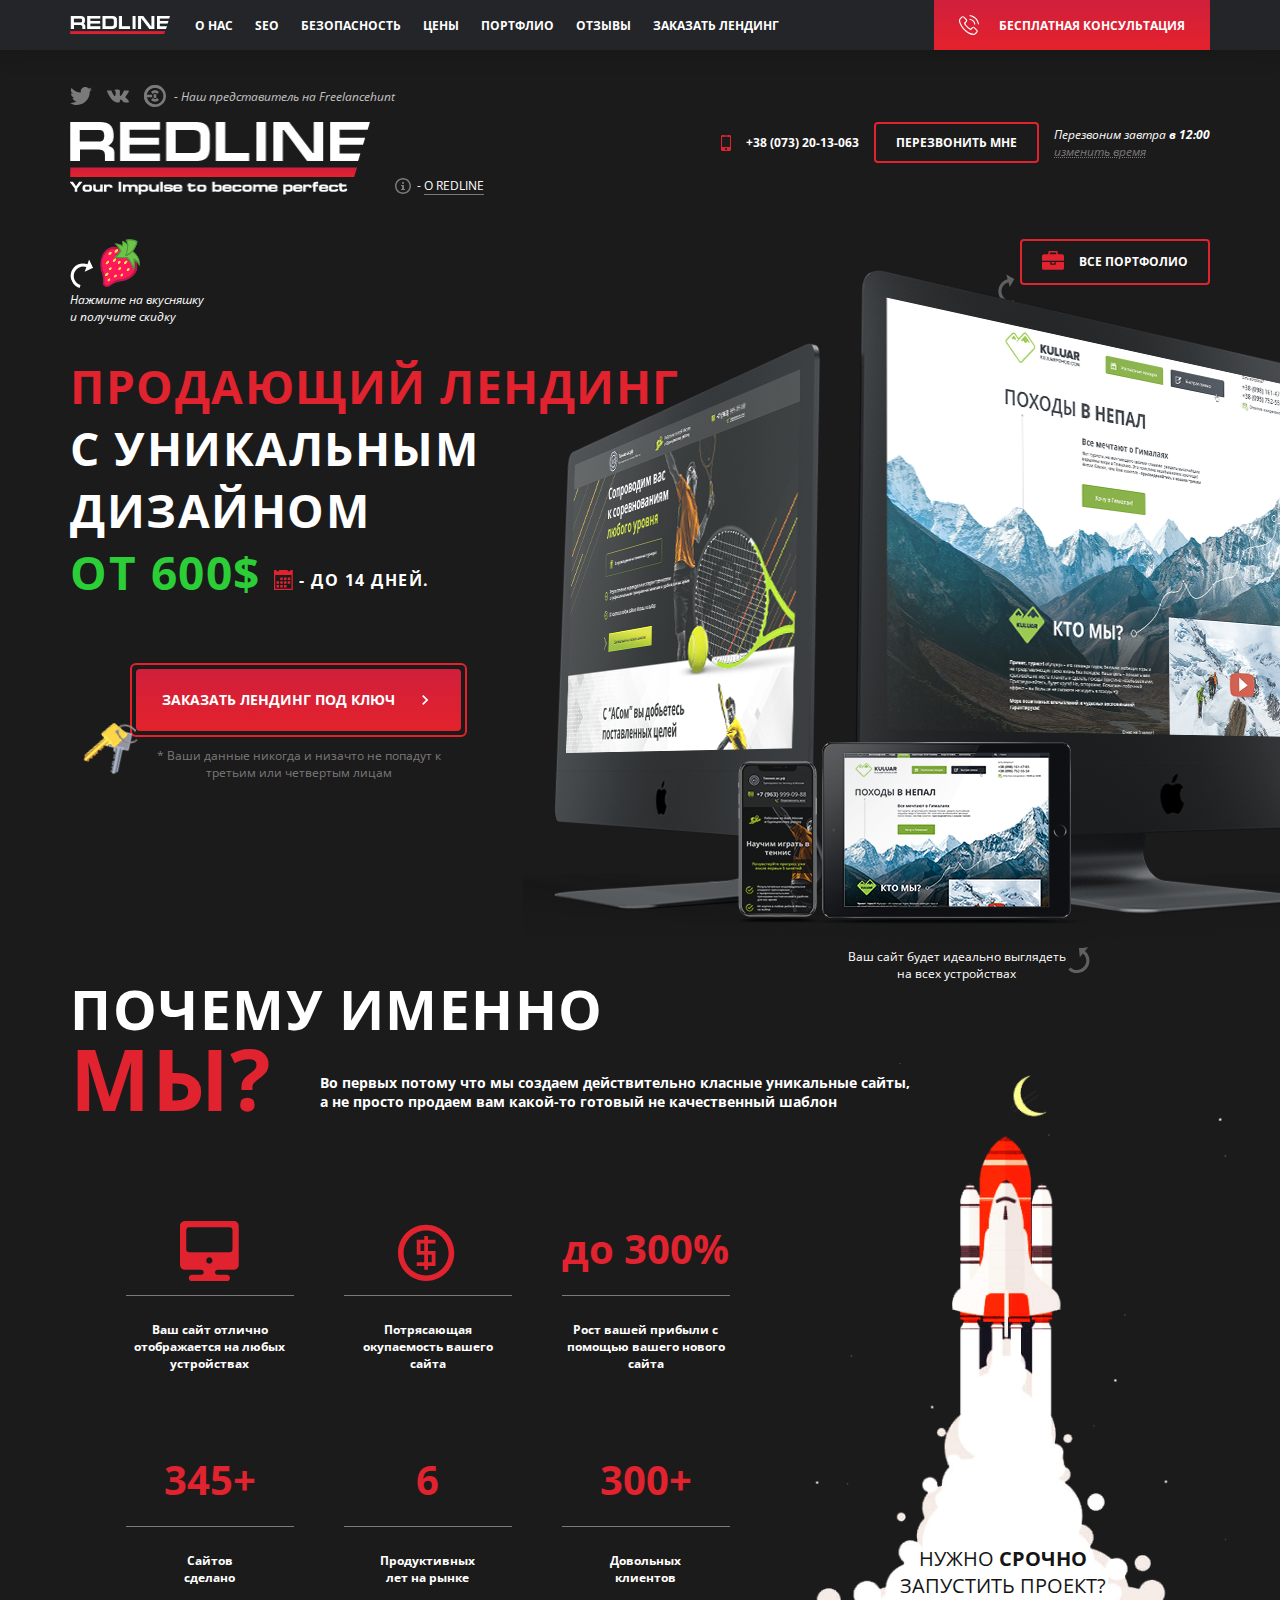
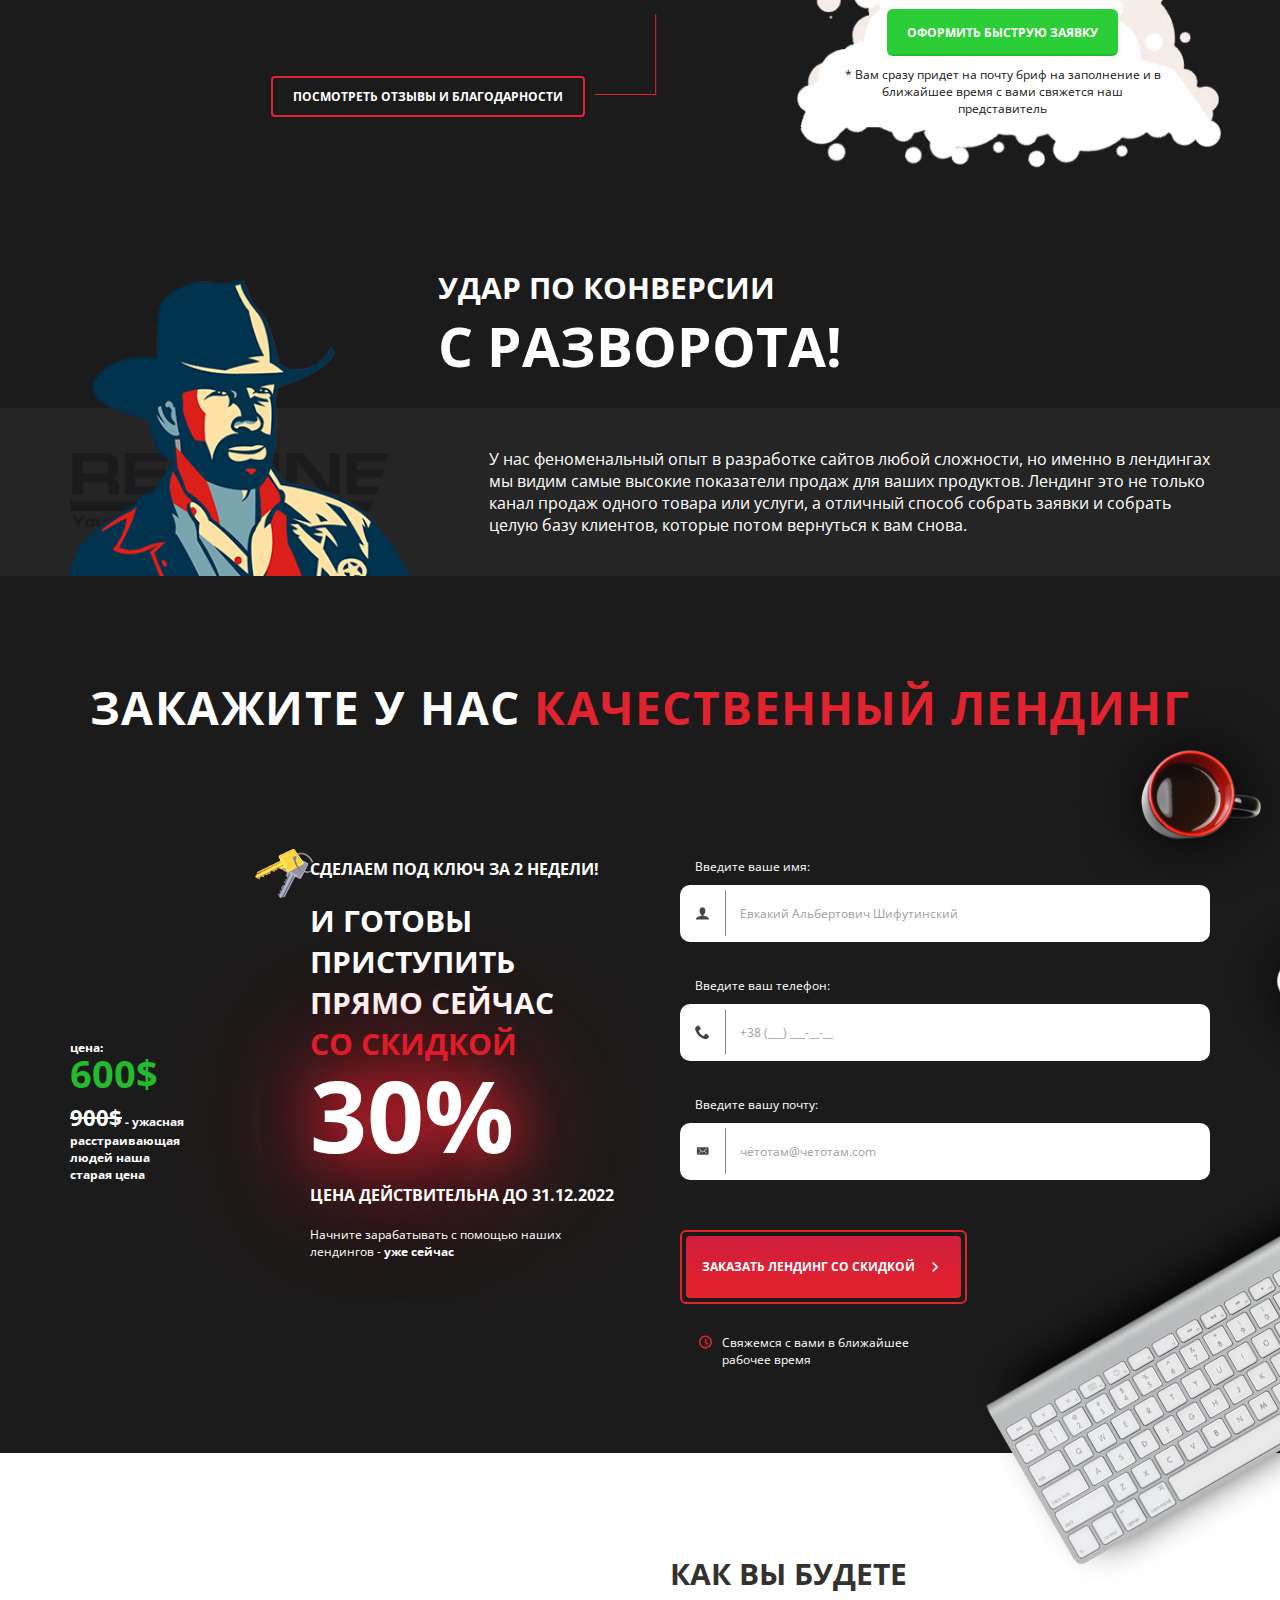
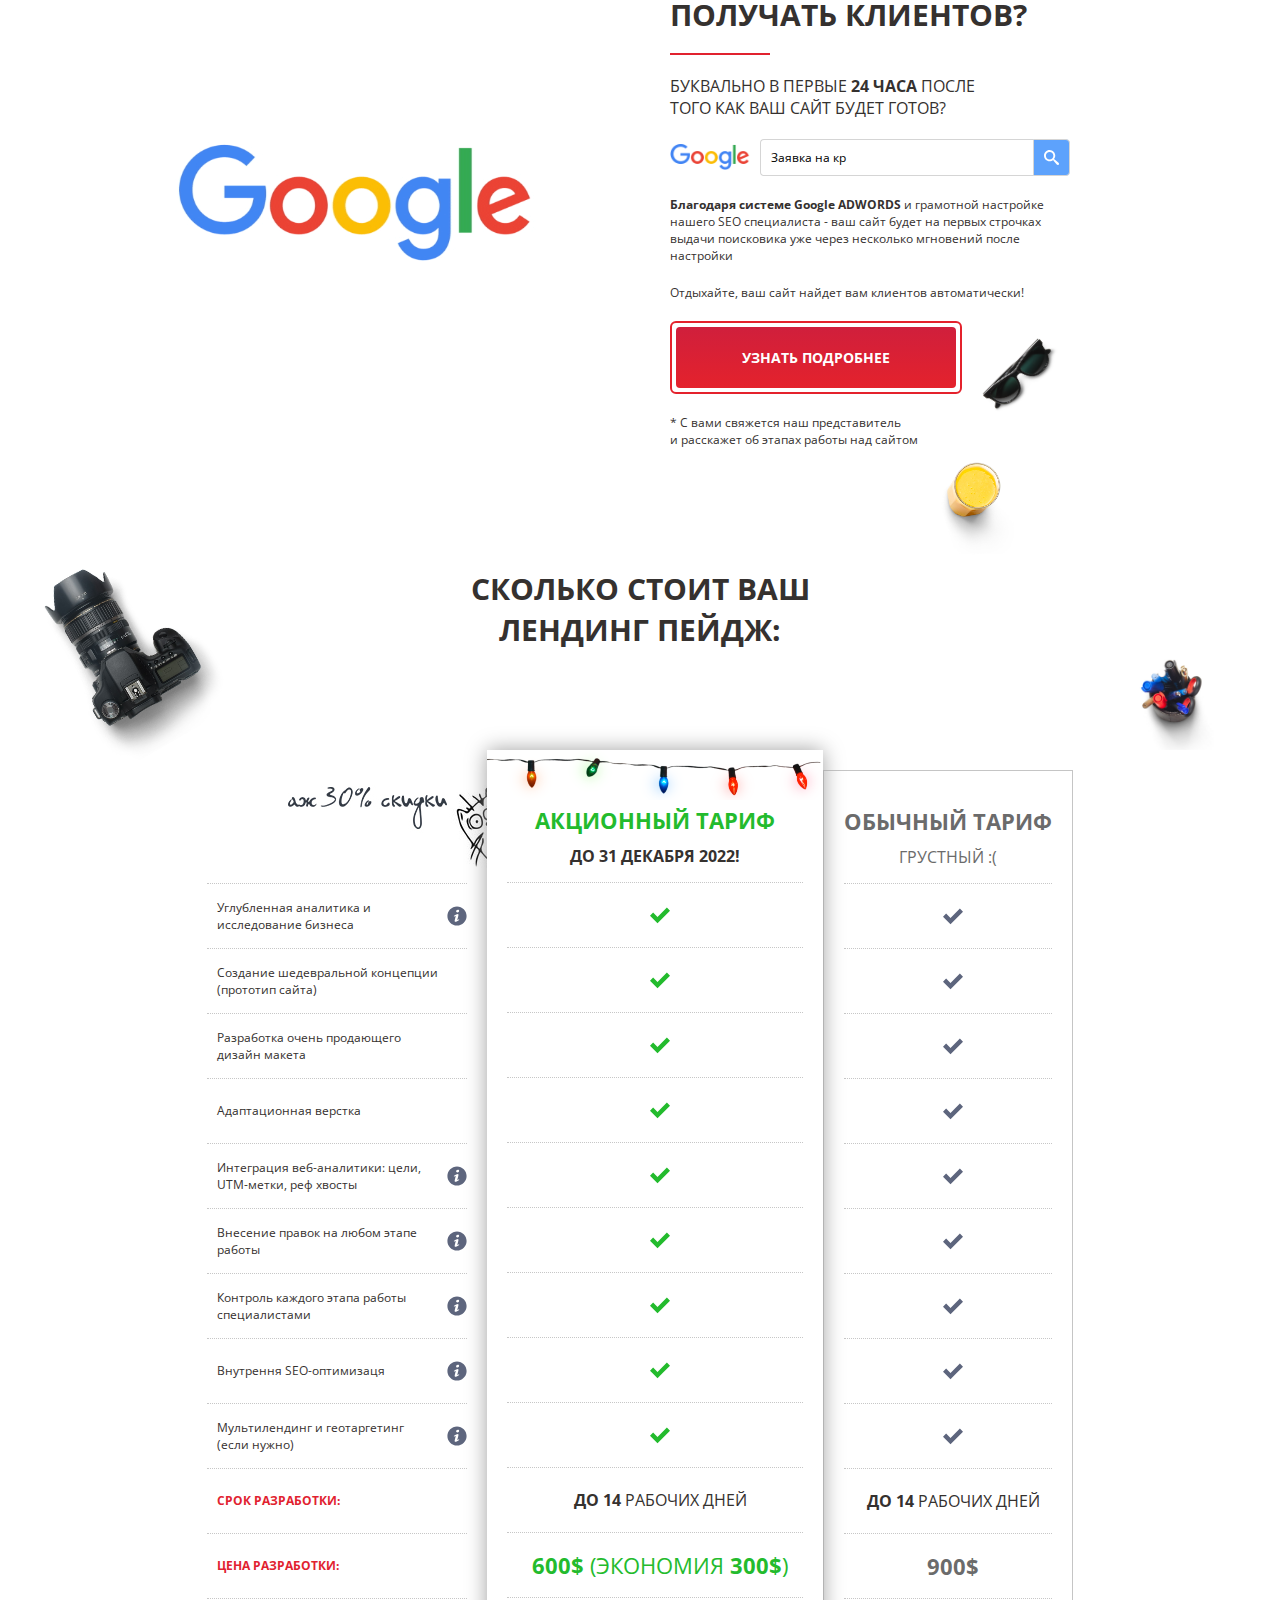
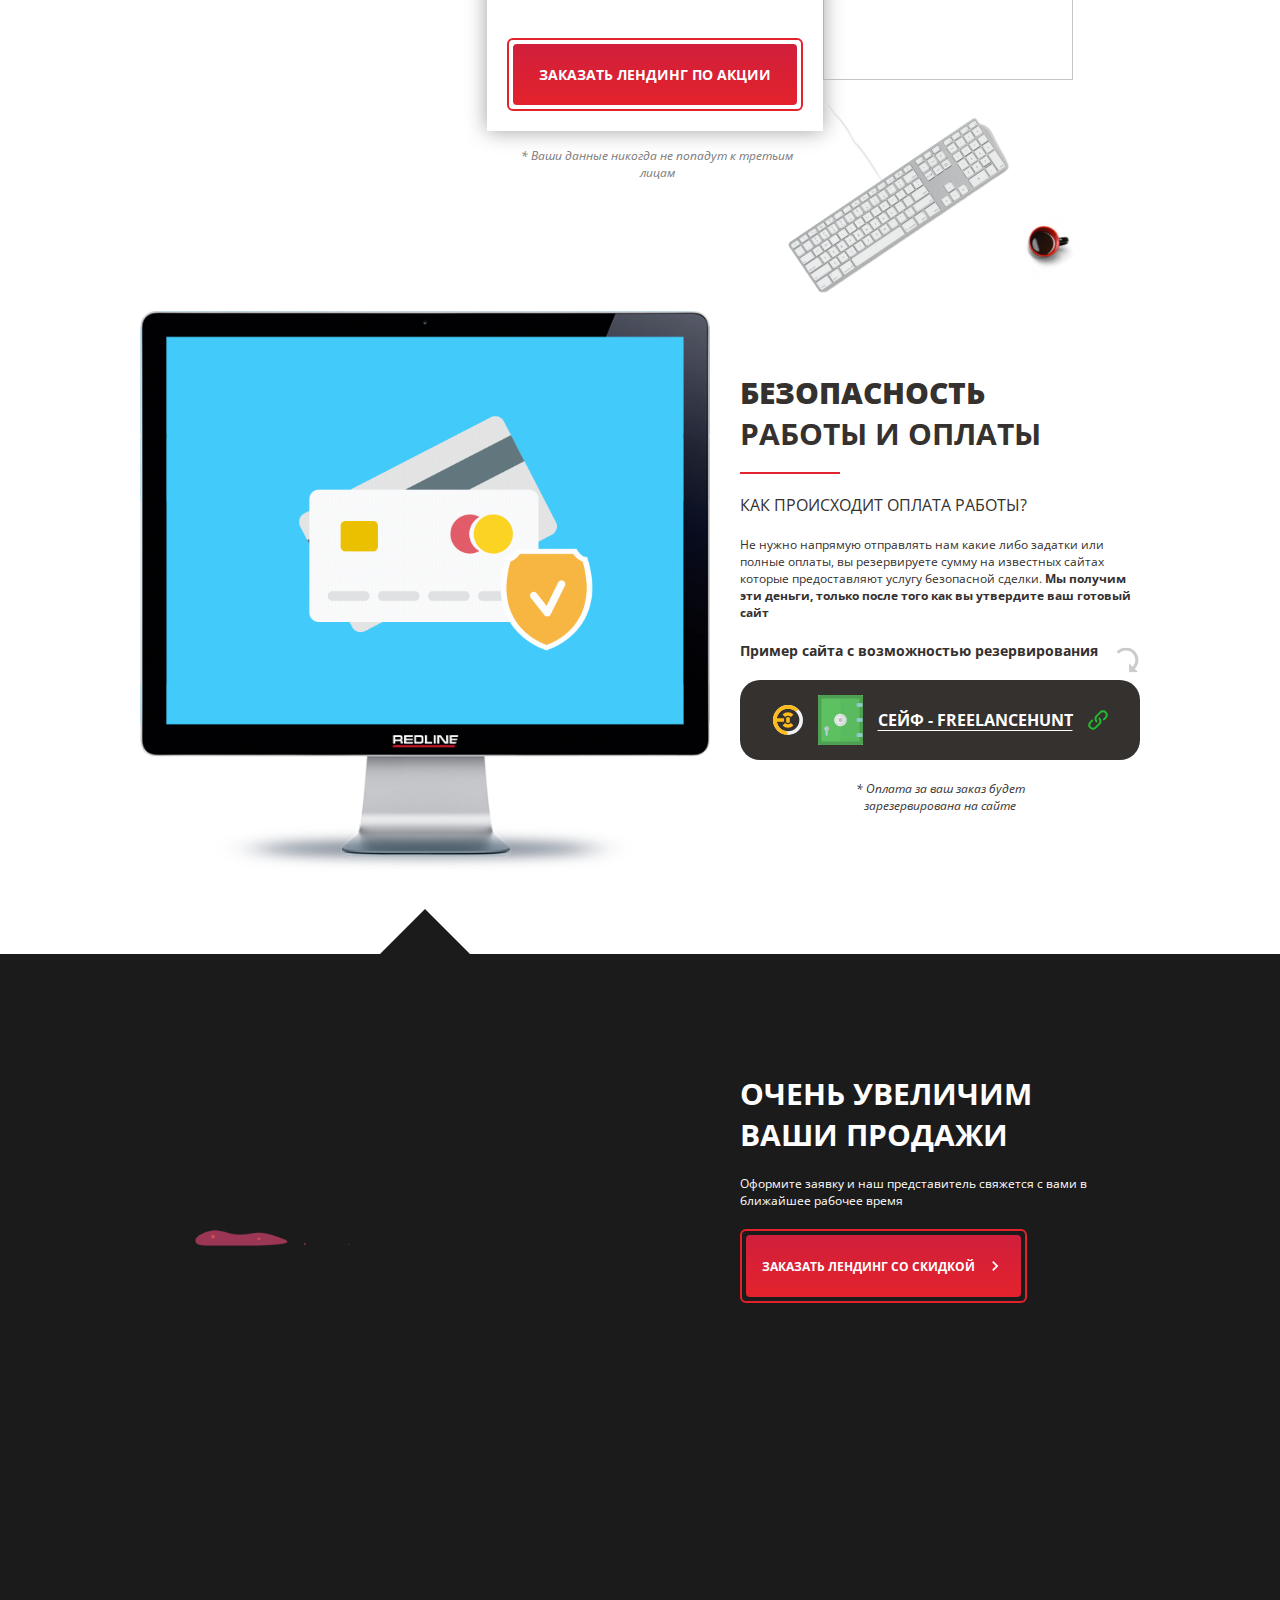
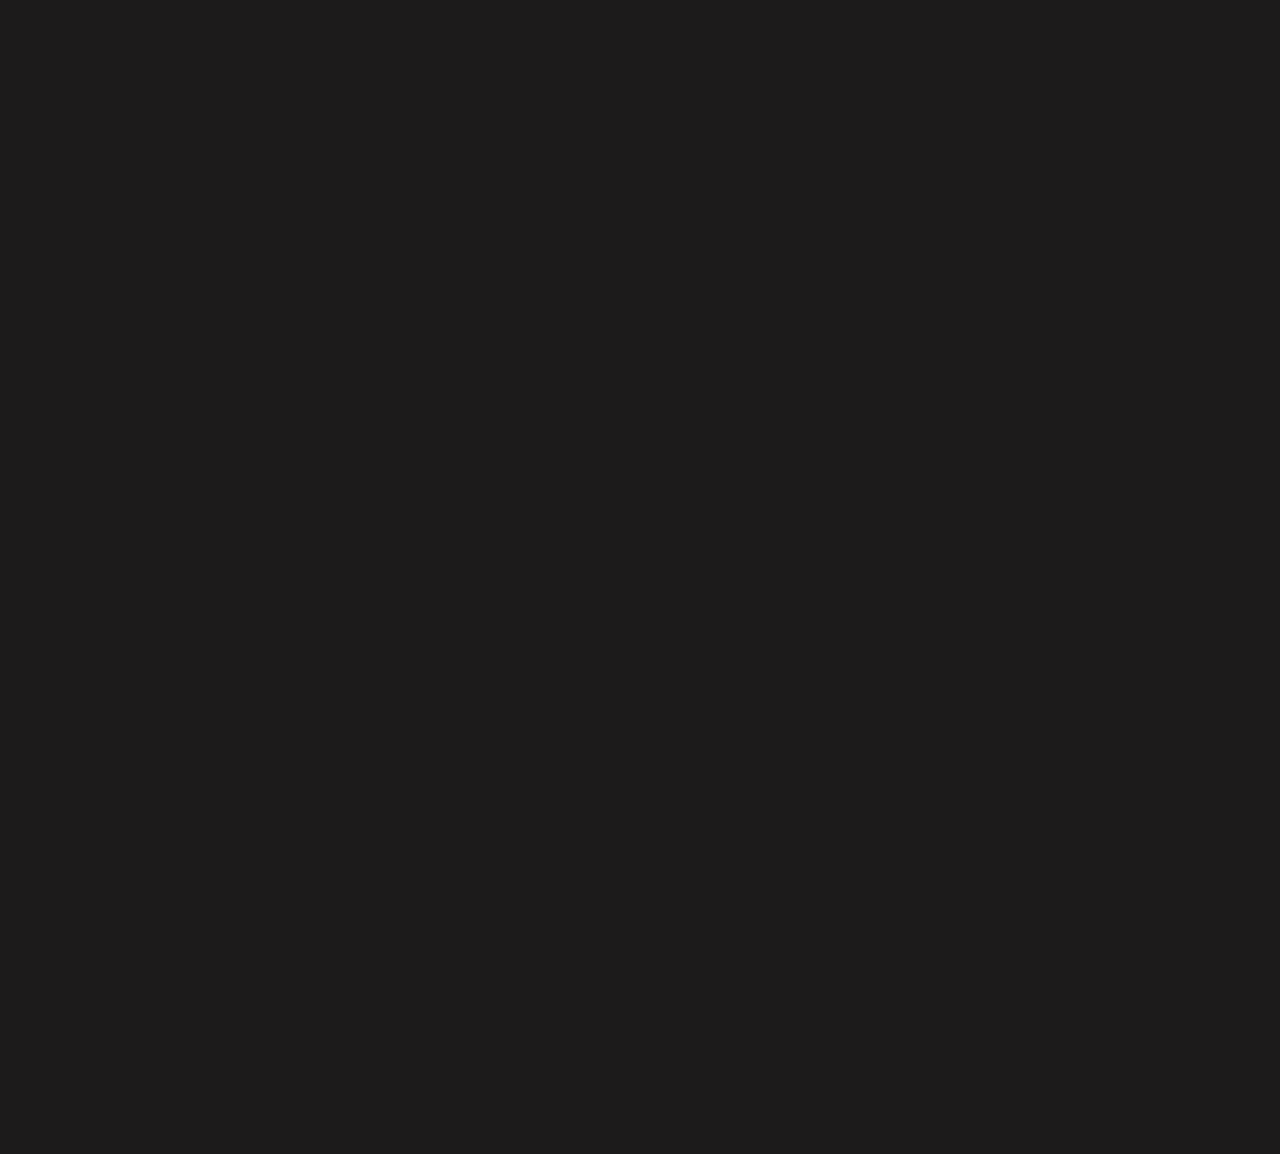
==== commit 3cefcf3f: "Add files via upload" ====
--- a/index.html
+++ b/index.html
@@ -1,601 +1,650 @@
 <!DOCTYPE html>
 <html lang="ru">
-
-<head>
-  <meta charset="UTF-8" />
-  <meta http-equiv="X-UA-Compatible" content="IE=edge" />
-  <meta name="viewport" content="width=device-width, initial-scale=1.0" />
-  <title>Redline</title>
-  <link rel="preconnect" href="https://fonts.googleapis.com" />
-  <link rel="preconnect" href="https://fonts.gstatic.com" crossorigin />
-  <link href="https://fonts.googleapis.com/css2?family=Open+Sans:ital,wght@0,400;0,700;1,400&display=swap"
-    rel="stylesheet" />
-  <link rel="stylesheet" href="css/style.css" />
-  <script defer src="./libs/inputmask.min.js"></script>
-  <script defer src="./libs/typed.min.js"></script>
-  <script defer src="./js/main.js"></script>
-</head>
-
-<body>
-  <header class="header">
-    <nav class="menu">
-      <div class="menu__inner container">
-        <a class="logo" href="#">
-          <img src="./img/logo.png" alt="logo" />
-        </a>
-        <div class="menu__body">
-          <ul class="menu__list">
-            <li class="menu__item">
-              <a class="menu__link" href="#">О нас</a>
-            </li>
-            <li class="menu__item">
-              <a class="menu__link" href="#">SEO</a>
-            </li>
-            <li class="menu__item">
-              <a class="menu__link" href="#">Безопасность</a>
-            </li>
-            <li class="menu__item">
-              <a class="menu__link" href="#">Цены</a>
-            </li>
-            <li class="menu__item">
-              <a class="menu__link" href="#">Портфлио</a>
-            </li>
-            <li class="menu__item">
-              <a class="menu__link" href="#">Отзывы</a>
-            </li>
-            <li class="menu__item">
-              <a class="menu__link" href="#">Заказать лендинг</a>
-            </li>
-          </ul>
-        </div>
-        <button class="menu__btn">
-          <img src="./img/icons/icon-phone.svg" alt="" />
-          Бесплатная консультация
-        </button>
-        <button class="menu__burger">
-          <i></i>
-          <i></i>
-          <i></i>
-        </button>
-      </div>
-    </nav>
-    <div class="header__socials container">
-      <ul class="social__list">
-        <li class="social__item">
-          <a class="social__link" href="#">
-            <svg class="icon" xmlns="http://www.w3.org/2000/svg" viewBox="0 0 24 24">
-              <path
-                d="M24 4.557c-.883.392-1.832.656-2.828.775 1.017-.609 1.798-1.574 2.165-2.724-.951.564-2.005.974-3.127 1.195-.897-.957-2.178-1.555-3.594-1.555-3.179 0-5.515 2.966-4.797 6.045-4.091-.205-7.719-2.165-10.148-5.144-1.29 2.213-.669 5.108 1.523 6.574-.806-.026-1.566-.247-2.229-.616-.054 2.281 1.581 4.415 3.949 4.89-.693.188-1.452.232-2.224.084.626 1.956 2.444 3.379 4.6 3.419-2.07 1.623-4.678 2.348-7.29 2.04 2.179 1.397 4.768 2.212 7.548 2.212 9.142 0 14.307-7.721 13.995-14.646.962-.695 1.797-1.562 2.457-2.549z" />
-            </svg>
+  <head>
+    <meta charset="UTF-8" />
+    <meta http-equiv="X-UA-Compatible" content="IE=edge" />
+    <meta name="viewport" content="width=device-width, initial-scale=1.0" />
+    <title>Redline</title>
+    <link rel="preconnect" href="https://fonts.googleapis.com" />
+    <link rel="preconnect" href="https://fonts.gstatic.com" crossorigin />
+    <link
+      href="https://fonts.googleapis.com/css2?family=Open+Sans:ital,wght@0,400;0,700;1,400&display=swap"
+      rel="stylesheet"
+    />
+    <link rel="stylesheet" href="css/style.css" />
+    <script defer src="./libs/inputmask.min.js"></script>
+    <script defer src="./libs/typed.min.js"></script>
+    <script defer src="./js/main.js"></script>
+  </head>
+
+  <body>
+    <header class="header">
+      <nav class="menu">
+        <div class="menu__inner container">
+          <a class="logo" href="#">
+            <img src="./img/logo.png" alt="logo" />
           </a>
-        </li>
-        <li class="social__item">
-          <a class="social__link" href="#">
-            <svg class="icon" xmlns="http://www.w3.org/2000/svg" viewBox="0 0 24 24">
-              <path
-                d="M13.162 18.994c.609 0 .858-.406.851-.915-.031-1.917.714-2.949 2.059-1.604 1.488 1.488 1.796 2.519 3.603 2.519h3.2c.808 0 1.126-.26 1.126-.668 0-.863-1.421-2.386-2.625-3.504-1.686-1.565-1.765-1.602-.313-3.486 1.801-2.339 4.157-5.336 2.073-5.336h-3.981c-.772 0-.828.435-1.103 1.083-.995 2.347-2.886 5.387-3.604 4.922-.751-.485-.407-2.406-.35-5.261.015-.754.011-1.271-1.141-1.539-.629-.145-1.241-.205-1.809-.205-2.273 0-3.841.953-2.95 1.119 1.571.293 1.42 3.692 1.054 5.16-.638 2.556-3.036-2.024-4.035-4.305-.241-.548-.315-.974-1.175-.974h-3.255c-.492 0-.787.16-.787.516 0 .602 2.96 6.72 5.786 9.77 2.756 2.975 5.48 2.708 7.376 2.708z" />
-            </svg>
+          <div class="menu__body">
+            <ul class="menu__list">
+              <li class="menu__item">
+                <a class="menu__link" href="#">О нас</a>
+              </li>
+              <li class="menu__item">
+                <a class="menu__link" href="#">SEO</a>
+              </li>
+              <li class="menu__item">
+                <a class="menu__link" href="#">Безопасность</a>
+              </li>
+              <li class="menu__item">
+                <a class="menu__link" href="#">Цены</a>
+              </li>
+              <li class="menu__item">
+                <a class="menu__link" href="#">Портфлио</a>
+              </li>
+              <li class="menu__item">
+                <a class="menu__link" href="#">Отзывы</a>
+              </li>
+              <li class="menu__item">
+                <a class="menu__link" href="#">Заказать лендинг</a>
+              </li>
+            </ul>
+          </div>
+          <button class="menu__btn">
+            <img src="./img/icons/icon-phone.svg" alt="" />
+            Бесплатная консультация
+          </button>
+          <button class="menu__burger">
+            <i></i>
+            <i></i>
+            <i></i>
+          </button>
+        </div>
+      </nav>
+
+      <div class="header__socials container">
+        <ul class="social__list">
+          <li class="social__item">
+            <a class="social__link" href="#">
+              <svg class="icon" xmlns="http://www.w3.org/2000/svg" viewBox="0 0 24 24">
+                <path
+                  d="M24 4.557c-.883.392-1.832.656-2.828.775 1.017-.609 1.798-1.574 2.165-2.724-.951.564-2.005.974-3.127 1.195-.897-.957-2.178-1.555-3.594-1.555-3.179 0-5.515 2.966-4.797 6.045-4.091-.205-7.719-2.165-10.148-5.144-1.29 2.213-.669 5.108 1.523 6.574-.806-.026-1.566-.247-2.229-.616-.054 2.281 1.581 4.415 3.949 4.89-.693.188-1.452.232-2.224.084.626 1.956 2.444 3.379 4.6 3.419-2.07 1.623-4.678 2.348-7.29 2.04 2.179 1.397 4.768 2.212 7.548 2.212 9.142 0 14.307-7.721 13.995-14.646.962-.695 1.797-1.562 2.457-2.549z"
+                />
+              </svg>
+            </a>
+          </li>
+          <li class="social__item">
+            <a class="social__link" href="#">
+              <svg class="icon" xmlns="http://www.w3.org/2000/svg" viewBox="0 0 24 24">
+                <path
+                  d="M13.162 18.994c.609 0 .858-.406.851-.915-.031-1.917.714-2.949 2.059-1.604 1.488 1.488 1.796 2.519 3.603 2.519h3.2c.808 0 1.126-.26 1.126-.668 0-.863-1.421-2.386-2.625-3.504-1.686-1.565-1.765-1.602-.313-3.486 1.801-2.339 4.157-5.336 2.073-5.336h-3.981c-.772 0-.828.435-1.103 1.083-.995 2.347-2.886 5.387-3.604 4.922-.751-.485-.407-2.406-.35-5.261.015-.754.011-1.271-1.141-1.539-.629-.145-1.241-.205-1.809-.205-2.273 0-3.841.953-2.95 1.119 1.571.293 1.42 3.692 1.054 5.16-.638 2.556-3.036-2.024-4.035-4.305-.241-.548-.315-.974-1.175-.974h-3.255c-.492 0-.787.16-.787.516 0 .602 2.96 6.72 5.786 9.77 2.756 2.975 5.48 2.708 7.376 2.708z"
+                />
+              </svg>
+            </a>
+          </li>
+          <li class="social__item">
+            <a class="social__link" href="#">
+              <svg class="icon" xmlns="http://www.w3.org/2000/svg" viewBox="0 0 40 40">
+                <path
+                  d="M20 0C8.963 0 0 8.963 0 20s8.963 20 20 20 20-8.963 20-20S31.037 0 20 0zm0 35.111C11.63 35.111 4.815 28.37 4.815 20A15.21 15.21 0 0 1 20 4.815 15.21 15.21 0 0 1 35.185 20C35.111 28.37 28.37 35.111 20 35.111z"
+                />
+                <path
+                  d="M17.556 22.889c1.407 1.259 3.481 1.259 4.815 0v-5.778c-1.407-1.259-3.482-1.259-4.815 0v5.778zm2.445-13.185c-2.741 0-5.333 1.111-7.259 3.037l3.407 3.407a5.41 5.41 0 0 1 7.704 0l3.407-3.407c-1.926-1.926-4.518-3.037-7.259-3.037z"
+                />
+                <path
+                  d="M23.852 23.852a5.41 5.41 0 0 1-7.704 0l-3.407 3.407c4 4 10.519 4 14.519 0l-3.407-3.407zM19.996 40c.148-2.37-1.259-4.519-3.556-5.259-5.926-1.482-10.37-6.296-11.333-12.296h10.074c-.815-1.556-.815-3.333 0-4.815H5.107c1.334-8.297 9.037-13.852 17.26-12.593a14.83 14.83 0 0 1 5.481 2c2.074 1.259 4.815.741 6.296-1.185-7.778-7.778-20.444-7.778-28.296 0s-7.852 20.444 0 28.296C9.626 37.852 14.663 40 19.996 40z"
+                />
+              </svg>
+            </a>
+            <p class="social__text">- Наш представитель на Freelancehunt</p>
+          </li>
+        </ul>
+      </div>
+
+      <div class="header__capture container">
+        <div class="redline">
+          <div class="redline__logo">
+            <img class="logo__large" src="./img/logo-2.png" alt="logo" />
+          </div>
+          <div class="redline__about">
+            <svg class="icon redline__about--icon-info">
+              <use xlink:href="img/icons/sprite.svg#icon-info"></use>
+            </svg>
+            <p class="redline__about-text">- <span>O Redline</span></p>
+          </div>
+        </div>
+        <div class="callback">
+          <div class="callback__number">
+            <svg class="icon callback__number--icon-mobile">
+              <use xlink:href="img/icons/sprite.svg#icon-mobile"></use>
+            </svg>
+            <a class="callback__number-phone" href="tel:+30732013063">+38 (073) 20-13-063</a>
+          </div>
+          <button class="button__alt">Перезвонить мне</button>
+          <p class="callback__time">
+            Перезвоним завтра <b>в 12:00</b><br />
+            <button class="callback__time-change">изменить время</button>
+          </p>
+        </div>
+      </div>
+
+      <section class="header__hero container">
+        <div class="hero__action">
+          <div class="bonus">
+            <button class="button__bonus">
+              <img src="img/strawberry.png" alt="bonus" />
+            </button>
+            <p class="bonus__text">Нажмите на вкусняшку и получите скидку</p>
+          </div>
+          <a class="button__alt portfolio__btn">
+            <svg class="icon button__alt--icon-case">
+              <use xlink:href="img/icons/sprite.svg#icon-case"></use>
+            </svg>
+            Все портфолио
           </a>
-        </li>
-        <li class="social__item">
-          <a class="social__link" href="#">
-            <svg class="icon" xmlns="http://www.w3.org/2000/svg" viewBox="0 0 40 40">
-              <path
-                d="M20 0C8.963 0 0 8.963 0 20s8.963 20 20 20 20-8.963 20-20S31.037 0 20 0zm0 35.111C11.63 35.111 4.815 28.37 4.815 20A15.21 15.21 0 0 1 20 4.815 15.21 15.21 0 0 1 35.185 20C35.111 28.37 28.37 35.111 20 35.111z" />
-              <path
-                d="M17.556 22.889c1.407 1.259 3.481 1.259 4.815 0v-5.778c-1.407-1.259-3.482-1.259-4.815 0v5.778zm2.445-13.185c-2.741 0-5.333 1.111-7.259 3.037l3.407 3.407a5.41 5.41 0 0 1 7.704 0l3.407-3.407c-1.926-1.926-4.518-3.037-7.259-3.037z" />
-              <path
-                d="M23.852 23.852a5.41 5.41 0 0 1-7.704 0l-3.407 3.407c4 4 10.519 4 14.519 0l-3.407-3.407zM19.996 40c.148-2.37-1.259-4.519-3.556-5.259-5.926-1.482-10.37-6.296-11.333-12.296h10.074c-.815-1.556-.815-3.333 0-4.815H5.107c1.334-8.297 9.037-13.852 17.26-12.593a14.83 14.83 0 0 1 5.481 2c2.074 1.259 4.815.741 6.296-1.185-7.778-7.778-20.444-7.778-28.296 0s-7.852 20.444 0 28.296C9.626 37.852 14.663 40 19.996 40z" />
-            </svg>
-          </a>
-          <p class="social__text">- Наш представитель на Freelancehunt</p>
-        </li>
-      </ul>
-    </div>
-
-    <div class="header__capture container">
-      <div class="redline">
-        <div class="redline__logo">
-          <img class="logo__large" src="./img/logo-2.png" alt="logo" />
-        </div>
-        <div class="redline__about">
-          <svg class="icon redline__about--icon-info">
-            <use xlink:href="img/icons/sprite.svg#icon-info"></use>
-          </svg>
-          <p class="redline__about-text">- <span>O Redline</span></p>
-        </div>
-      </div>
-      <div class="callback">
-        <div class="callback__number">
-          <svg class="icon callback__number--icon-mobile">
-            <use xlink:href="img/icons/sprite.svg#icon-mobile"></use>
-          </svg>
-          <a class="callback__number-phone" href="tel:+30732013063">+38 (073) 20-13-063</a>
-        </div>
-        <button class="button__alt">Перезвонить мне</button>
-        <p class="callback__time">
-          Перезвоним завтра <b>в 12:00</b><br />
-          <button class="callback__time-change">изменить время</button>
-        </p>
-      </div>
-    </div>
-
-    <section class="header__hero container">
-      <div class="hero__action">
-        <div class="bonus">
-          <button class="button__bonus">
-            <img src="img/strawberry.png" alt="bonus" />
-          </button>
-          <p class="bonus__text">Нажмите на вкусняшку и получите скидку</p>
-        </div>
-        <a class="button__alt portfolio__btn">
-          <svg class="icon button__alt--icon-case">
-            <use xlink:href="img/icons/sprite.svg#icon-case"></use>
-          </svg>
-          Все портфолио
-        </a>
-      </div>
-
-      <div class="hero__master">
-        <div class="master__content">
-          <h1 class="title master__content-title">
-            <span class="accent">Продающий лендинг</span><br />
-            с уникальным<br />
-            дизайном<br />
-            <span class="content-title__price">от 600$</span>
-            <span class="content-title__calendar">
-              <svg class="content-title--icon-calendar">
-                <use xlink:href="img/icons/sprite.svg#icon-calendar"></use>
-              </svg>
-              - до 14 дней.
+        </div>
+
+        <div class="hero__master">
+          <div class="master__content">
+            <h1 class="title master__content-title">
+              <span class="accent">Продающий лендинг</span><br />
+              с уникальным<br />
+              дизайном<br />
+              <span class="content-title__price">от 600$</span>
+              <span class="content-title__calendar">
+                <svg class="content-title--icon-calendar">
+                  <use xlink:href="img/icons/sprite.svg#icon-calendar"></use>
+                </svg>
+                - до 14 дней.
+              </span>
+            </h1>
+            <div class="master__order">
+              <button class="button__prime master__order--btn">
+                Заказать лендинг под ключ
+                <svg class="order--btn-icon">
+                  <use xlink:href="img/icons/sprite.svg#icon-arrow-right"></use>
+                </svg>
+              </button>
+              <span class="order__text">* Ваши данные никогда и низачто не попадут к третьим или четвертым лицам</span>
+            </div>
+          </div>
+        </div>
+        <figure class="hero__image">
+          <img src="./img/demo.png" alt="" />
+          <figcaption class="hero__image-desc">
+            Ваш сайт будет идеально выглядеть <br />на всех устройствах
+            <img src="./img/arrow.svg" alt="" />
+          </figcaption>
+        </figure>
+      </section>
+
+      <section class="header__features container">
+        <div class="features__head">
+          <h2 class="title features__head-title">
+            Почему именно<br />
+            <span class="accent">мы?</span>
+          </h2>
+          <p class="features__head-desc">
+            <b>
+              Во первых потому что мы создаем действительно класные уникальные сайты, а не просто продаем вам какой-то
+              готовый не качественный шаблон
+            </b>
+          </p>
+        </div>
+        <div class="features__content">
+          <div class="content__indicators">
+            <ul class="indicators__list">
+              <li class="indicators__item">
+                <span class="indicators__item-accent">
+                  <svg class="indicators__item-icon">
+                    <use xlink:href="img/icons/sprite.svg#icon-monitor"></use>
+                  </svg>
+                </span>
+                <p class="indicators__item-text">Ваш сайт отлично отображается на любых устройствах</p>
+              </li>
+              <li class="indicators__item">
+                <span class="indicators__item-accent">
+                  <svg class="indicators__item-icon">
+                    <use xlink:href="img/icons/sprite.svg#icon-dollar"></use>
+                  </svg>
+                </span>
+                <p class="indicators__item-text">Потрясающая окупаемость вашего сайта</p>
+              </li>
+              <li class="indicators__item">
+                <span class="indicators__item-accent">до 300%</span>
+                <p class="indicators__item-text">Рост вашей прибыли с помощью вашего нового сайта</p>
+              </li>
+              <li class="indicators__item">
+                <span class="indicators__item-accent">345+</span>
+                <p class="indicators__item-text">Сайтов<br />сделано</p>
+              </li>
+              <li class="indicators__item">
+                <span class="indicators__item-accent">6</span>
+                <p class="indicators__item-text">Продуктивных<br />лет на рынке</p>
+              </li>
+              <li class="indicators__item">
+                <span class="indicators__item-accent">300+</span>
+                <p class="indicators__item-text">Довольных<br />клиентов</p>
+              </li>
+            </ul>
+            <a href="#" class="button__alt indicators__btn">Посмотреть отзывы и благодарности</a>
+          </div>
+          <div class="content__rocket">
+            <p class="content__rocket-title">
+              Нужно <b>срочно</b><br />
+              запустить проект?
+            </p>
+            <button class="content__rocket-btn">Оформить быструю заявку</button>
+            <span class="content__rocket-desc"
+              >* Вам сразу придет на почту бриф на заполнение и в ближайшее время с вами свяжется наш представитель
             </span>
-          </h1>
-          <div class="master__order">
-            <button class="button__prime master__order--btn">
-              Заказать лендинг под ключ
+            <img class="content__rocket-image" src="./img/rocket.png" alt="" />
+          </div>
+        </div>
+      </section>
+    </header>
+
+    <section class="chuck">
+      <h2 class="chuck__title container">
+        Удар по конверсии
+        <span>c разворота!</span>
+      </h2>
+      <div class="chuck__inner">
+        <div class="container">
+          <p class="chuck__text">
+            <img class="chuck__image" src="./img/chuck.png" alt="Chuck Norris" />
+            <img class="chuck__logo" src="./img/logo-dark.png" alt="logo" />
+            У нас феноменальный опыт в разработке сайтов любой сложности, но именно в лендингах мы видим самые высокие
+            показатели продаж для ваших продуктов. Лендинг это не только канал продаж одного товара или услуги, а
+            отличный способ собрать заявки и собрать целую базу клиентов, которые потом вернуться к вам снова.
+          </p>
+        </div>
+      </div>
+    </section>
+
+    <section class="sale">
+      <h2 class="title sale__title">Закажите у нас <span class="accent">качественный лендинг</span></h2>
+      <div class="sale__inner container">
+        <div class="sale__price">
+          <p class="price__new">
+            цена:
+            <span>600$</span>
+          </p>
+          <p class="price__old"><s>900$</s> - ужасная расстраивающая людей наша старая цена</p>
+        </div>
+        <div class="sale__offer">
+          <p class="offer__key">Сделаем под ключ за 2 недели!</p>
+          <h3 class="offer__title">
+            И готовы приступить прямо сейчас
+            <span class="accent">Со скидкой</span>
+          </h3>
+          <p class="offer__discount">30%</p>
+          <p class="offer__date">Цена действительна до 31.12.2022</p>
+          <p>Начните зарабатывать с помощью наших<br />лендингов - <b>уже сейчас</b></p>
+        </div>
+        <form class="sale__form" action="#" method="POST">
+          <p>Введите ваше имя:</p>
+          <div class="form__group">
+            <label class="form__label" for="name">
+              <svg class="form__icon">
+                <use xlink:href="img/icons/sprite.svg#icon-user"></use>
+              </svg>
+            </label>
+            <input class="form__input" type="text" id="name" required placeholder="Евкакий Альбертович Шифутинский" />
+          </div>
+          <p>Введите ваш телефон:</p>
+          <div class="form__group">
+            <label class="form__label" for="phone">
+              <svg class="form__icon">
+                <use xlink:href="img/icons/sprite.svg#icon-phone"></use>
+              </svg>
+            </label>
+            <input class="form__input" type="tel" id="phone" required placeholder="+38 (___) ___-__-__" />
+          </div>
+          <p>Введите вашу почту:</p>
+          <div class="form__group">
+            <label class="form__label" for="email">
+              <svg class="form__icon">
+                <use xlink:href="img/icons/sprite.svg#icon-mail"></use>
+              </svg>
+            </label>
+            <input class="form__input" type="email" id="email" required placeholder="чётотам@четотам.com" />
+          </div>
+          <div class="form__group-button">
+            <button class="button__prime form__button" type="submit">
+              Заказать лендинг со скидкой
               <svg class="order--btn-icon">
                 <use xlink:href="img/icons/sprite.svg#icon-arrow-right"></use>
               </svg>
             </button>
-            <span class="order__text">* Ваши данные никогда и низачто не попадут к третьим или четвертым лицам</span>
-          </div>
-        </div>
-      </div>
-      <figure class="hero__image">
-        <img src="./img/demo.png" alt="" />
-        <figcaption class="hero__image-desc">
-          Ваш сайт будет идеально выглядеть <br />на всех устройствах
-          <img src="./img/arrow.svg" alt="" />
-        </figcaption>
-      </figure>
+            <span class="form__button-text">
+              <svg class="form__button-text--icon">
+                <use xlink:href="img/icons/sprite.svg#icon-clock"></use>
+              </svg>
+              Свяжемся с вами в ближайшее рабочее время
+            </span>
+          </div>
+        </form>
+        <img class="sale__bg sale__bg--cup" src="./img/cup.png" alt="cup" />
+        <img class="sale__bg sale__bg--mouse" src="./img/mouse.png" alt="mouse" />
+        <img class="sale__bg sale__bg--keyboard" src="./img/keyboard.png" alt="keyboard" />
+      </div>
     </section>
 
-    <section class="header__features container">
-      <div class="features__head">
-        <h2 class="title features__head-title">
-          Почему именно<br />
-          <span class="accent">мы?</span>
-        </h2>
-        <p class="features__head-desc">
-          <b>
-            Во первых потому что мы создаем действительно класные уникальные сайты, а не просто продаем вам какой-то
-            готовый не качественный шаблон
-          </b>
-        </p>
-      </div>
-      <div class="features__content">
-        <div class="content__indicators">
-          <ul class="indicators__list">
-            <li class="indicators__item">
-              <span class="indicators__item-accent">
-                <svg class="indicators__item-icon">
-                  <use xlink:href="img/icons/sprite.svg#icon-monitor"></use>
-                </svg>
-              </span>
-              <p class="indicators__item-text">Ваш сайт отлично отображается на любых устройствах</p>
-            </li>
-            <li class="indicators__item">
-              <span class="indicators__item-accent">
-                <svg class="indicators__item-icon">
-                  <use xlink:href="img/icons/sprite.svg#icon-dollar"></use>
-                </svg>
-              </span>
-              <p class="indicators__item-text">Потрясающая окупаемость вашего сайта</p>
-            </li>
-            <li class="indicators__item">
-              <span class="indicators__item-accent">до 300%</span>
-              <p class="indicators__item-text">Рост вашей прибыли с помощью вашего нового сайта</p>
-            </li>
-            <li class="indicators__item">
-              <span class="indicators__item-accent">345+</span>
-              <p class="indicators__item-text">Сайтов<br />сделано</p>
-            </li>
-            <li class="indicators__item">
-              <span class="indicators__item-accent">6</span>
-              <p class="indicators__item-text">Продуктивных<br />лет на рынке</p>
-            </li>
-            <li class="indicators__item">
-              <span class="indicators__item-accent">300+</span>
-              <p class="indicators__item-text">Довольных<br />клиентов</p>
-            </li>
-          </ul>
-          <a href="#" class="button__alt indicators__btn">Посмотреть отзывы и благодарности</a>
-        </div>
-        <div class="content__rocket">
-          <p class="content__rocket-title">
-            Нужно <b>срочно</b><br />
-            запустить проект?
+    <section class="clients">
+      <div class="clients__inner container">
+        <div class="clients__image">
+          <img class="image__google" src="./img/goggle.gif" alt="google" />
+        </div>
+
+        <div class="clients__find">
+          <h2 class="find__title">Как вы будете получать клиентов?</h2>
+
+          <p class="find__subtitle">Буквально в первые <b>24 часа</b> после<br />того как ваш сайт будет готов?</p>
+
+          <div class="find__searchbar">
+            <img class="searchbar__google-logo" src="./img/google-logo.png" alt="google-logo" width="50" />
+
+            <input class="searchbar__input" id="typed" type="text" spellcheck="false" />
+
+            <button type="submit" class="searchbar__btn" disabled>
+              <svg class="searchbar__btn-icon">
+                <use xlink:href="img\icons\sprite.svg#icon-search"></use>
+              </svg>
+            </button>
+          </div>
+
+          <p>
+            <b>Благодаря системе Google ADWORDS</b> и грамотной настройке нашего SEO специалиста - ваш сайт будет на
+            первых строчках выдачи поисковика уже через несколько мгновений после настройки
           </p>
-          <button class="content__rocket-btn">Оформить быструю заявку</button>
-          <span class="content__rocket-desc">* Вам сразу придет на почту бриф на заполнение и в ближайшее время с вами
-            свяжется наш представитель
-          </span>
-          <img class="content__rocket-image" src="./img/rocket.png" alt="" />
+          <p>Отдыхайте, ваш сайт найдет вам клиентов автоматически!</p>
+
+          <button class="button__prime clients__button">Узнать подробнее</button>
+          <span>* C вами свяжется наш представитель<br />и расскажет об этапах работы над сайтом</span>
+
+          <img class="clients__bg clients__bg--sunglasses" src="./img/sunglasses.png" alt="sunglasses" />
+
+          <img class="clients__bg clients__bg--glass" src="./img/glass.PNG" alt="glass" />
         </div>
       </div>
     </section>
-  </header>
-  <section class="chuck">
-
-    <h2 class="chuck__title container">
-      Удар по конверсии
-      <span>c разворота!</span>
-    </h2>
-
-    <div class="chuck__inner">
-      <div class="container">
-        <p class="chuck__text">
-          <img class="chuck__image" src="./img/chuck.png" alt="Chuck Norris" />
-          <img class="chuck__logo" src="./img/logo-dark.png" alt="logo" />
-          У нас феноменальный опыт в разработке сайтов любой сложности, но именно в лендингах мы видим самые высокие
-          показатели продаж для ваших продуктов. Лендинг это не только канал продаж одного товара или услуги, а отличный
-          способ собрать заявки и собрать целую базу клиентов, которые потом вернуться к вам снова.
-        </p>
-      </div>
-  </section>
-  <section class="sale">
-
-    <h2 class="title sale__title">Закажите у нас <span class="accent">качественный лендинг</span></h2>
-
-    <div class="sale__inner container">
-
-      <div class="sale__price">
-        <p class="price__new">
-          цена:
-          <span>600$</span>
-        </p>
-        <p class="price__old">
-          <s>900$</s> - ужасная расстраивающая людей наша старая цена
-        </p>
-      </div>
-
-      <div class="sale__offer">
-        <p class="offer__key">Сделаем под ключ за 2 недели!</p>
-
-        <h3 class="offer__title">И готовы приступить прямо сейчас
-          <span class="accent">Со скидкой</span>
-        </h3>
-
-        <p class="offer__discount">30%</p>
-
-        <p class="offer__date">Цена действительна до 31.12.2022</p>
-
-        <p>Начните зарабатывать с помощью наших<br>лендингов - <b>уже сейчас</b></p>
-      </div>
-
-      <form class="sale__form" action="#" method="POST">
-
-        <p>Введите ваше имя:</p>
-        <div class="form__group">
-          <label class="form__label" for="name">
-            <svg class="form__icon">
-              <use xlink:href="img/icons/sprite.svg#icon-user"></use>
-            </svg>
-          </label>
-          <input class="form__input" type="text" id="name" required placeholder="Евкакий Альбертович Шифутинский" />
-        </div>
-
-        <p>Введите ваш телефон:</p>
-        <div class="form__group">
-          <label class="form__label" for="phone">
-            <svg class="form__icon">
-              <use xlink:href="img/icons/sprite.svg#icon-phone"></use>
-            </svg>
-          </label>
-          <input class="form__input" type="tel" id="phone" required placeholder="+38 (___) ___-__-__" />
-        </div>
-
-        <p>Введите вашу почту:</p>
-        <div class="form__group">
-          <label class="form__label" for="email">
-            <svg class="form__icon">
-              <use xlink:href="img/icons/sprite.svg#icon-mail"></use>
-            </svg>
-          </label>
-          <input class="form__input" type="email" id="email" required placeholder="чётотам@четотам.com" />
-        </div>
-
-
-        <div class="form__group-button">
-          <button class="button__prime form__button" type="submit">
+
+    <section class="pricing">
+      <h2 class="pricing__title">Сколько стоит ваш<br />лендинг пейдж:</h2>
+      <div class="pricing__inner container">
+        <img class="pricing__bg pricing__bg--pen-holder" src="./img/pen-holder.jpg" alt="" />
+
+        <img class="pricing__bg pricing__bg--camera" src="./img/camera.jpg" alt="" />
+
+        <ul class="price__promo">
+          <li class="promo__item">
+            <img src="./img/cat.JPG" alt="cat" />
+          </li>
+          <li class="promo__item">
+            <p>Углубленная аналитика и исследование бизнеса</p>
+            <div
+              class="tooltip"
+              data-tip="Собираем информацию о ЦА, продукте, конкурентах. Анализируем, находим весомые преимущества. Прописываем мета-теги, убираем дубли контента и т.д"
+            >
+              <svg class="price__icon promo__item-icon">
+                <use xlink:href="img/icons/sprite.svg#icon-info-circle"></use>
+              </svg>
+            </div>
+          </li>
+          <li class="promo__item">
+            <p>Создание шедевральной концепции (прототип сайта)</p>
+          </li>
+          <li class="promo__item">
+            <p>Разработка очень продающего дизайн макета</p>
+          </li>
+          <li class="promo__item">
+            <p>Адаптационная верстка</p>
+          </li>
+          <li class="promo__item">
+            <p>Интеграция веб-аналитики: цели, UTM-метки, реф хвосты</p>
+            <div
+              class="tooltip"
+              data-tip="Принимаем меры для естественного продвижения сайта в поисковой выдаче. Прописываем мета-теги, убираем дубли контента и т.д"
+            >
+              <svg class="price__icon promo__item-icon">
+                <use xlink:href="img/icons/sprite.svg#icon-info-circle"></use>
+              </svg>
+            </div>
+          </li>
+          <li class="promo__item">
+            <p>Внесение правок на любом этапе работы</p>
+            <div
+              class="tooltip"
+              data-tip="Принимаем меры для естественного продвижения сайта в поисковой выдаче. Прописываем мета-теги, убираем дубли контента и т.д"
+            >
+              <svg class="price__icon promo__item-icon">
+                <use xlink:href="img/icons/sprite.svg#icon-info-circle"></use>
+              </svg>
+            </div>
+          </li>
+          <li class="promo__item">
+            <p>Контроль каждого этапа работы специалистами</p>
+            <div
+              class="tooltip"
+              data-tip="Принимаем меры для естественного продвижения сайта в поисковой выдаче. Прописываем мета-теги, убираем дубли контента и т.д"
+            >
+              <svg class="price__icon promo__item-icon">
+                <use xlink:href="img/icons/sprite.svg#icon-info-circle"></use>
+              </svg>
+            </div>
+          </li>
+          <li class="promo__item">
+            <p>Внутрення SEO-оптимизаця</p>
+            <div
+              class="tooltip"
+              data-tip="Принимаем меры для естественного продвижения сайта в поисковой выдаче. Прописываем мета-теги, убираем дубли контента и т.д"
+            >
+              <svg class="price__icon promo__item-icon">
+                <use xlink:href="img/icons/sprite.svg#icon-info-circle"></use>
+              </svg>
+            </div>
+          </li>
+          <li class="promo__item">
+            <p>Мультилендинг и геотаргетинг (если нужно)</p>
+            <div
+              class="tooltip"
+              data-tip="Принимаем меры для естественного продвижения сайта в поисковой выдаче. Прописываем мета-теги, убираем дубли контента и т.д"
+            >
+              <svg class="price__icon promo__item-icon">
+                <use xlink:href="img/icons/sprite.svg#icon-info-circle"></use>
+              </svg>
+            </div>
+          </li>
+          <li class="promo__item mobile-hide">
+            <p class="promo__item-summary">Срок разработки:</p>
+          </li>
+          <li class="promo__item mobile-hide">
+            <p class="promo__item-summary">Цена разработки:</p>
+          </li>
+        </ul>
+
+        <ul class="price__discount">
+          <li class="discount__item-head">
+            <img class="discount__image" src="./img/garland.png" alt="garland" />
+            <h3 class="price__title price__title--discount">Акционный тариф</h3>
+            <p class="price__subtitle price__subtitle--discount">до 31 декабря 2022!</p>
+          </li>
+          <li class="discount__item mobile-hide">
+            <svg class="price__icon discount__item-icon">
+              <use xlink:href="img/icons/sprite.svg#icon-check"></use>
+            </svg>
+          </li>
+          <li class="discount__item mobile-hide">
+            <svg class="price__icon discount__item-icon">
+              <use xlink:href="img/icons/sprite.svg#icon-check"></use>
+            </svg>
+          </li>
+          <li class="discount__item mobile-hide">
+            <svg class="price__icon discount__item-icon">
+              <use xlink:href="img/icons/sprite.svg#icon-check"></use>
+            </svg>
+          </li>
+          <li class="discount__item mobile-hide">
+            <svg class="price__icon discount__item-icon">
+              <use xlink:href="img/icons/sprite.svg#icon-check"></use>
+            </svg>
+          </li>
+          <li class="discount__item mobile-hide">
+            <svg class="price__icon discount__item-icon">
+              <use xlink:href="img/icons/sprite.svg#icon-check"></use>
+            </svg>
+          </li>
+          <li class="discount__item mobile-hide">
+            <svg class="price__icon discount__item-icon">
+              <use xlink:href="img/icons/sprite.svg#icon-check"></use>
+            </svg>
+          </li>
+          <li class="discount__item mobile-hide">
+            <svg class="price__icon discount__item-icon">
+              <use xlink:href="img/icons/sprite.svg#icon-check"></use>
+            </svg>
+          </li>
+          <li class="discount__item mobile-hide">
+            <svg class="price__icon discount__item-icon">
+              <use xlink:href="img/icons/sprite.svg#icon-check"></use>
+            </svg>
+          </li>
+          <li class="discount__item mobile-hide">
+            <svg class="price__icon discount__item-icon">
+              <use xlink:href="img/icons/sprite.svg#icon-check"></use>
+            </svg>
+          </li>
+          <li class="discount__item mobile-hide">
+            <p class="price__subtitle"><b>до 14</b> рабочих дней</p>
+          </li>
+          <li class="discount__item">
+            <p class="price__title price__title--discount"><b>600$</b> (экономия <b>300$</b>)</p>
+          </li>
+          <li>
+            <button class="button__prime price__discount-btn">Заказать лендинг по акции</button>
+            <span class="order__text order__text--discount">* Ваши данные никогда не попадут к третьим лицам</span>
+            <img class="pricing__bg pricing__bg--apple-keyboard" src="./img/apple-keyboard.png" alt="" />
+          </li>
+        </ul>
+
+        <ul class="price__sad">
+          <li class="sad__item-head">
+            <h3 class="price__title price__title--sad">Обычный тариф</h3>
+            <p class="price__subtitle price__subtitle--sad">Грустный :(</p>
+          </li>
+          <li class="sad__item">
+            <svg class="price__icon sad__item-icon">
+              <use xlink:href="img/icons/sprite.svg#icon-check"></use>
+            </svg>
+          </li>
+          <li class="sad__item">
+            <svg class="price__icon sad__item-icon">
+              <use xlink:href="img/icons/sprite.svg#icon-check"></use>
+            </svg>
+          </li>
+          <li class="sad__item">
+            <svg class="price__icon sad__item-icon">
+              <use xlink:href="img/icons/sprite.svg#icon-check"></use>
+            </svg>
+          </li>
+          <li class="sad__item">
+            <svg class="price__icon sad__item-icon">
+              <use xlink:href="img/icons/sprite.svg#icon-check"></use>
+            </svg>
+          </li>
+          <li class="sad__item">
+            <svg class="price__icon sad__item-icon">
+              <use xlink:href="img/icons/sprite.svg#icon-check"></use>
+            </svg>
+          </li>
+          <li class="sad__item">
+            <svg class="price__icon sad__item-icon">
+              <use xlink:href="img/icons/sprite.svg#icon-check"></use>
+            </svg>
+          </li>
+          <li class="sad__item">
+            <svg class="price__icon sad__item-icon">
+              <use xlink:href="img/icons/sprite.svg#icon-check"></use>
+            </svg>
+          </li>
+          <li class="sad__item">
+            <svg class="price__icon sad__item-icon">
+              <use xlink:href="img/icons/sprite.svg#icon-check"></use>
+            </svg>
+          </li>
+          <li class="sad__item">
+            <svg class="price__icon sad__item-icon">
+              <use xlink:href="img/icons/sprite.svg#icon-check"></use>
+            </svg>
+          </li>
+          <li class="sad__item">
+            <p class="price__subtitle"><b>до 14</b> рабочих дней</p>
+          </li>
+          <li class="sad__item">
+            <p class="price__title price__title--sad">900$</p>
+          </li>
+        </ul>
+      </div>
+    </section>
+
+    <section class="secure">
+      <div class="secure__inner container">
+        <div class="secure__image">
+          <img class="image__monitor" src="./img/monitor.png" alt="monitor" />
+          <img class="image__safe" src="./img/safe.gif" alt="safe" />
+        </div>
+
+        <div class="secure__safe">
+          <h2 class="safe__title"><b>Безопасность</b> <br />работы и оплаты</h2>
+
+          <p class="safe__subtitle">Как происходит оплата работы?</p>
+
+          <p>
+            Не нужно напрямую отправлять нам какие либо задатки или полные оплаты, вы резервируете сумму на известных
+            сайтах которые предоставляют услугу безопасной сделки.
+            <b>Мы получим эти деньги, только после того как вы утвердите ваш готовый сайт</b>
+          </p>
+          <p class="safe__sample-text">
+            <b>Пример сайта с возможностью резервирования</b>
+            <svg class="safe__sample-text--icon">
+              <use xlink:href="img/icons/sprite.svg#icon-redo"></use>
+            </svg>
+          </p>
+
+          <a href="#" class="safe__link">
+            <svg class="safe__icon safe__icon--freelance">
+              <use xlink:href="img/icons/sprite.svg#icon-freelance"></use>
+            </svg>
+            <img src="./img/safe.jpg" alt="icon" />
+            <p>Сейф - Freelancehunt</p>
+
+            <svg class="safe__icon safe__icon--link"><use xlink:href="img/icons/sprite.svg#icon-link"></use></svg>
+          </a>
+
+          <span class="order__text order__text--safe">* Оплата за ваш заказ будет зарезервирована на сайте</span>
+        </div>
+      </div>
+    </section>
+
+    <section class="chart">
+      <div class="chart__inner container">
+        <div class="chart__image">
+          <img class="image__monitor image__diagram" src="./img/chart.gif" alt="diagram" />
+        </div>
+
+        <div class="chart__content">
+          <h2 class="content__title">Очень увеличим ваши продажи</h2>
+
+          <p>Оформите заявку и наш представитель свяжется с вами в ближайшее рабочее время</p>
+
+          <button class="button__prime chart__button">
             Заказать лендинг со скидкой
-            <svg class="order--btn-icon">
+            <svg class="chart--btn-icon">
               <use xlink:href="img/icons/sprite.svg#icon-arrow-right"></use>
             </svg>
           </button>
-
-          <span class="form__button-text">
-            <svg class="form__button-text--icon">
-              <use xlink:href="img/icons/sprite.svg#icon-clock"></use>
-            </svg>
-            Свяжемся с вами в ближайшее рабочее время
-          </span>
-
-        </div>
-
-      </form>
-
-      <img class="sale__bg sale__bg--cup" src="./img/cup.png" alt="cup">
-      <img class="sale__bg sale__bg--mouse" src="./img/mouse.png" alt="mouse">
-      <img class="sale__bg sale__bg--keyboard" src="./img/keyboard.png" alt="keyboard">
-
-    </div>
-
-  </section>
-  <section class="clients">
-    <div class="clients__inner container">
-
-      <div class="clients__image">
-        <img class="image__google" src="./img/goggle.gif" alt="google">
-      </div>
-
-      <div class="clients__find">
-
-        <h2 class="find__title">Как вы будете получать клиентов?</h2>
-
-        <p class="find__subtitle">Буквально в первые <b>24 часа</b> после<br>того как ваш сайт будет готов?</p>
-
-        <div class="find__searchbar">
-
-          <img class="searchbar__google-logo" src="./img/google-logo.png" alt="google-logo" width="50">
-
-          <input class="searchbar__input" id="typed" type="text" spellcheck="false">
-
-          <button type="submit" class="searchbar__btn" disabled>
-            <svg class="searchbar__btn-icon">
-              <use xlink:href="img\icons\sprite.svg#icon-search"></use>
-            </svg>
-          </button>
-        </div>
-
-        <p><b>Благодаря системе Google ADWORDS</b> и грамотной настройке нашего SEO специалиста - ваш сайт будет на
-          первых строчках выдачи поисковика уже через несколько мгновений после настройки</p>
-        <p>Отдыхайте, ваш сайт найдет вам клиентов автоматически!</p>
-
-        <button class="button__prime clients__button">Узнать подробнее</button>
-        <span>* C вами свяжется наш представитель<br>и расскажет об этапах работы над сайтом</span>
-
-
-        <img class="clients__bg clients__bg--sunglasses" src="./img/sunglasses.png" alt="sunglasses">
-
-        <img class="clients__bg clients__bg--glass" src="./img/glass.PNG" alt="glass">
-
-
-
-      </div>
-
-    </div>
-
-  </section>
-
-  <section class="pricing">
-    <h2 class="pricing__title">Сколько стоит ваш<br>лендинг пейдж:</h2>
-    <div class="pricing__inner container">
-
-      <img class="pricing__bg pricing__bg--pen-holder" src="./img/pen-holder.jpg" alt="">
-
-      <img class="pricing__bg pricing__bg--camera" src="./img/camera.jpg" alt="">
-
-      <ul class="price__promo">
-        <li class="promo__item">
-          <img src="./img/cat.JPG" alt="cat">
-        </li>
-        <li class="promo__item">
-          <p>Углубленная аналитика и исследование бизнеса</p>
-          <div class="tooltip"
-            data-text="Собираем информацию о ЦА, продукте, конкурентах. Анализируем, находим весомые преимущества. Прописываем мета-теги, убираем дубли контента и т.д">
-            <svg class="price__icon promo__item-icon">
-              <use xlink:href="img/icons/sprite.svg#icon-info-circle"></use>
-            </svg>
-          </div>
-        </li>
-        <li class="promo__item">
-          <p>Создание шедевральной концепции (прототип сайта)</p>
-        </li>
-        <li class="promo__item">
-          <p>Разработка очень продающего дизайн макета</p>
-        </li>
-        <li class="promo__item">
-          <p>Адаптационная верстка</p>
-        </li>
-        <li class="promo__item">
-          <p>Интеграция веб-аналитики: цели, UTM-метки, реф хвосты</p>
-          <div class="tooltip"
-            data-text="Принимаем меры для естественного продвижения сайта в поисковой выдаче. Прописываем мета-теги, убираем дубли контента и т.д">
-            <svg class="price__icon promo__item-icon">
-              <use xlink:href="img/icons/sprite.svg#icon-info-circle"></use>
-            </svg>
-          </div>
-        </li>
-        <li class="promo__item">
-          <p>Внесение правок на любом этапе работы</p>
-          <div class="tooltip"
-            data-text="Принимаем меры для естественного продвижения сайта в поисковой выдаче. Прописываем мета-теги, убираем дубли контента и т.д">
-            <svg class="price__icon promo__item-icon">
-              <use xlink:href="img/icons/sprite.svg#icon-info-circle"></use>
-            </svg>
-          </div>
-        </li>
-        <li class="promo__item">
-          <p>Контроль каждого этапа работы специалистами</p>
-          <div class="tooltip"
-            data-text="Принимаем меры для естественного продвижения сайта в поисковой выдаче. Прописываем мета-теги, убираем дубли контента и т.д">
-            <svg class="price__icon promo__item-icon">
-              <use xlink:href="img/icons/sprite.svg#icon-info-circle"></use>
-            </svg>
-          </div>
-        </li>
-        <li class="promo__item">
-          <p>Внутрення SEO-оптимизаця</p>
-          <div class="tooltip"
-            data-text="Принимаем меры для естественного продвижения сайта в поисковой выдаче. Прописываем мета-теги, убираем дубли контента и т.д">
-            <svg class="price__icon promo__item-icon">
-              <use xlink:href="img/icons/sprite.svg#icon-info-circle"></use>
-            </svg>
-          </div>
-        </li>
-        <li class="promo__item">
-          <p>Мультилендинг и геотаргетинг (если нужно)</p>
-          <div class="tooltip"
-            data-text="Принимаем меры для естественного продвижения сайта в поисковой выдаче. Прописываем мета-теги, убираем дубли контента и т.д">
-            <svg class="price__icon promo__item-icon">
-              <use xlink:href="img/icons/sprite.svg#icon-info-circle"></use>
-            </svg>
-          </div>
-        </li>
-        <li class="promo__item mobile-hide">
-          <p class="promo__item-summary">Срок разработки:</p>
-        </li>
-        <li class="promo__item mobile-hide">
-          <p class="promo__item-summary">Цена разработки:</p>
-        </li>
-      </ul>
-
-      <ul class="price__discount">
-        <li class="discount__item-head">
-          <img class="discount__image" src="./img/garland.png" alt="garland">
-          <h3 class="price__title price__title--discount">Акционный тариф</h3>
-          <p class="price__subtitle price__subtitle--discount">до 31 декабря 2022!</p>
-        </li>
-        <li class="discount__item mobile-hide">
-          <svg class="price__icon discount__item-icon">
-            <use xlink:href="img/icons/sprite.svg#icon-check"></use>
-          </svg>
-        </li>
-        <li class="discount__item mobile-hide">
-          <svg class="price__icon discount__item-icon">
-            <use xlink:href="img/icons/sprite.svg#icon-check"></use>
-          </svg>
-        </li>
-        <li class="discount__item mobile-hide">
-          <svg class="price__icon discount__item-icon">
-            <use xlink:href="img/icons/sprite.svg#icon-check"></use>
-          </svg>
-        </li>
-        <li class="discount__item mobile-hide">
-          <svg class="price__icon discount__item-icon">
-            <use xlink:href="img/icons/sprite.svg#icon-check"></use>
-          </svg>
-        </li>
-        <li class="discount__item mobile-hide">
-          <svg class="price__icon discount__item-icon">
-            <use xlink:href="img/icons/sprite.svg#icon-check"></use>
-          </svg>
-        </li>
-        <li class="discount__item mobile-hide">
-          <svg class="price__icon discount__item-icon">
-            <use xlink:href="img/icons/sprite.svg#icon-check"></use>
-          </svg>
-        </li>
-        <li class="discount__item mobile-hide">
-          <svg class="price__icon discount__item-icon">
-            <use xlink:href="img/icons/sprite.svg#icon-check"></use>
-          </svg>
-        </li>
-        <li class="discount__item mobile-hide">
-          <svg class="price__icon discount__item-icon">
-            <use xlink:href="img/icons/sprite.svg#icon-check"></use>
-          </svg>
-        </li>
-        <li class="discount__item mobile-hide">
-          <svg class="price__icon discount__item-icon">
-            <use xlink:href="img/icons/sprite.svg#icon-check"></use>
-          </svg>
-        </li>
-        <li class="discount__item mobile-hide">
-          <p class="price__subtitle"><b>до 14</b> рабочих дней</p>
-        </li>
-        <li class="discount__item">
-          <p class="price__title price__title--discount"><b>600$</b> (экономия <b>300$</b>)</p>
-        </li>
-        <li>
-          <button class="button__prime price__discount-btn">Заказать лендинг по акции</button>
-          <span class="order__text order__text--discount">* Ваши данные никогда не попадут к третьим лицам</span>
-          <img class="pricing__bg pricing__bg--apple-keyboard" src="./img/apple-keyboard.png" alt="">
-        </li>
-      </ul>
-
-      <ul class="price__sad">
-        <li class="sad__item-head">
-          <h3 class="price__title price__title--sad">Обычный тариф</h3>
-          <p class="price__subtitle price__subtitle--sad">Грустный :(</p>
-        </li>
-        <li class="sad__item">
-
-          <svg class="price__icon sad__item-icon">
-            <use xlink:href="img/icons/sprite.svg#icon-check"></use>
-          </svg>
-        </li>
-        <li class="sad__item">
-          <svg class="price__icon sad__item-icon">
-            <use xlink:href="img/icons/sprite.svg#icon-check"></use>
-          </svg>
-        </li>
-        <li class="sad__item">
-          <svg class="price__icon sad__item-icon">
-            <use xlink:href="img/icons/sprite.svg#icon-check"></use>
-          </svg>
-        </li>
-        <li class="sad__item">
-          <svg class="price__icon sad__item-icon">
-            <use xlink:href="img/icons/sprite.svg#icon-check"></use>
-          </svg>
-        </li>
-        <li class="sad__item">
-          <svg class="price__icon sad__item-icon">
-            <use xlink:href="img/icons/sprite.svg#icon-check"></use>
-          </svg>
-        </li>
-        <li class="sad__item">
-          <svg class="price__icon sad__item-icon">
-            <use xlink:href="img/icons/sprite.svg#icon-check"></use>
-          </svg>
-        </li>
-        <li class="sad__item">
-          <svg class="price__icon sad__item-icon">
-            <use xlink:href="img/icons/sprite.svg#icon-check"></use>
-          </svg>
-        </li>
-        <li class="sad__item">
-          <svg class="price__icon sad__item-icon">
-            <use xlink:href="img/icons/sprite.svg#icon-check"></use>
-          </svg>
-        </li>
-        <li class="sad__item">
-          <svg class="price__icon sad__item-icon">
-            <use xlink:href="img/icons/sprite.svg#icon-check"></use>
-          </svg>
-        </li>
-        <li class="sad__item">
-          <p class="price__subtitle"><b>до 14</b> рабочих дней</p>
-        </li>
-        <li class="sad__item">
-          <p class="price__title price__title--sad">900$</p>
-        </li>
-      </ul>
-
-    </div>
-  </section>
-</body>
-
-</html>+        </div>
+      </div>
+    </section>
+  </body>
+</html>
--- a/css/style.css
+++ b/css/style.css
@@ -37,8 +37,7 @@
 }
 
 body {
-  background: #161616;
-  min-height: 500vh;
+  background: #1c1b1b;
   font-family: 'Open Sans', sans-serif;
   font-size: 12px;
   color: #fff;
@@ -67,9 +66,6 @@
 
 .accent {
   color: var(--accent-color);
-}
-
-.header {
 }
 
 /* =======/ MENU /======= */
@@ -478,7 +474,8 @@
   z-index: -1;
 }
 
-.order--btn-icon {
+.order--btn-icon,
+.chart--btn-icon {
   fill: #fff;
   width: 20px;
   height: 20px;
@@ -873,15 +870,18 @@
   justify-items: center;
 }
 
-.form__button {
+.form__button,
+.chart__button {
   padding: 25px 20px;
   font-size: 1em;
+  gap: 10px;
 }
 
 .form__button-text {
   display: flex;
   max-width: 250px;
 }
+
 .form__button-text--icon {
   width: 16px;
   height: 16px;
@@ -890,7 +890,9 @@
 }
 /* =======/ CLIENTS /======= */
 
-.clients {
+.clients,
+.secure,
+.pricing {
   background-color: #fff;
   color: var(--dark-color);
   position: relative;
@@ -906,52 +908,40 @@
   position: relative;
 }
 
-.clients__image {
+.clients__image,
+.secure__image,
+.chart__image {
   flex: 1 1 200px;
   max-width: 50%;
 }
 
-.clients__find {
+.clients__find,
+.secure__safe,
+.chart__content {
   flex: 0 1 400px;
   display: grid;
-  gap: 25px;
+  gap: 20px;
   grid-auto-rows: min-content;
   position: relative;
 }
 
-.clients__bg {
-  position: absolute;
-  object-fit: contain;
-  z-index: 1;
-}
-
-.clients__bg--sunglasses {
-  width: 100px;
-  right: 0;
-  bottom: 0;
-  transform: translate(0, -100%) rotate(-45deg);
-}
-
-.clients__bg--glass {
-  width: 80px;
-  right: 0;
-  bottom: 0;
-  transform: translate(-70%, 105%);
-}
-
-.find__title {
+.find__title,
+.safe__title,
+.content__title {
   font-size: 30px;
   text-transform: uppercase;
   position: relative;
   padding-bottom: 20px;
 }
 
-.find__subtitle {
+.find__subtitle,
+.safe__subtitle {
   text-transform: uppercase;
   font-size: 16px;
 }
 
-.find__title::after {
+.find__title::after,
+.safe__title::after {
   content: '';
   position: absolute;
   left: 0;
@@ -1004,47 +994,27 @@
   fill: #fff;
 }
 
+.clients__bg {
+  position: absolute;
+  object-fit: contain;
+  z-index: 1;
+}
+
+.clients__bg--sunglasses {
+  width: 100px;
+  right: 0;
+  bottom: 0;
+  transform: translate(0, -100%) rotate(-45deg);
+}
+
+.clients__bg--glass {
+  width: 80px;
+  right: 0;
+  bottom: 0;
+  transform: translate(-70%, 105%);
+}
+
 /* =======/ PRICING /======= */
-
-.pricing__bg {
-  position: absolute;
-  object-fit: contain;
-}
-
-.pricing__bg--pen-holder {
-  width: 100px;
-  top: 0;
-  right: 0;
-  transform: translate(0, -100%);
-}
-
-.pricing__bg--camera {
-  width: 150px;
-  top: 0;
-  left: 0;
-  transform: translate(0%, -100%) rotate(-30deg);
-}
-
-.pricing__bg--apple-keyboard {
-  width: 250px;
-  bottom: 0;
-  right: 0;
-  transform: translate(83%, 80%) rotate(-34deg);
-}
-
-.pricing__bg--cup {
-  width: 60px;
-  bottom: 0;
-  right: 0;
-  transform: translate(71%, 88%) rotate(-34deg);
-  filter: drop-shadow(10px 10px 10px rgba(0, 0, 0, 0.2));
-}
-
-.pricing {
-  background-color: #fff;
-  height: 200vh;
-  color: var(--dark-color);
-}
 
 .pricing__title {
   padding-bottom: 100px;
@@ -1058,6 +1028,7 @@
   justify-content: center;
   align-items: flex-start;
   position: relative;
+  padding-bottom: 180px;
 }
 
 .discount__item-head,
@@ -1107,7 +1078,8 @@
   padding-right: 20px;
 }
 
-.price__icon {
+.price__icon,
+.safe__icon {
   width: 20px;
   height: 20px;
   flex-shrink: 0;
@@ -1118,7 +1090,7 @@
   fill: #5d657d;
 }
 
-.promo__item-icon:hover {
+.tooltip:hover .promo__item-icon {
   fill: var(--accent-color);
 }
 
@@ -1198,6 +1170,32 @@
   position: absolute;
   bottom: -50px;
   font-style: italic;
+}
+
+.pricing__bg {
+  position: absolute;
+  object-fit: contain;
+}
+
+.pricing__bg--pen-holder {
+  width: 100px;
+  top: 0;
+  right: 0;
+  transform: translate(0, -100%);
+}
+
+.pricing__bg--camera {
+  width: 150px;
+  top: 0;
+  left: 0;
+  transform: translate(0%, -100%) rotate(-30deg);
+}
+
+.pricing__bg--apple-keyboard {
+  width: 250px;
+  bottom: 0;
+  right: 0;
+  transform: translate(83%, 80%) rotate(-34deg);
 }
 
 /* =======/ tooltip /======= */
@@ -1222,7 +1220,7 @@
 }
 
 .tooltip::after {
-  content: attr(data-text);
+  content: attr(data-tip);
   position: absolute;
   left: 50%;
   top: calc(100% + 5px);
@@ -1243,7 +1241,121 @@
   opacity: 1;
 }
 
-/* =======/ MEDIA /======= */
+/* =======/ SECURE /======= */
+
+.secure__inner {
+  display: flex;
+  flex-wrap: wrap;
+  align-items: center;
+  justify-content: center;
+  gap: 30px;
+  padding-bottom: 80px;
+}
+
+.secure__image,
+.chart__image {
+  flex: 1 1 300px;
+  position: relative;
+}
+
+.image__monitor {
+  position: relative;
+  z-index: 10;
+}
+
+.image__safe {
+  position: absolute;
+  top: 0;
+  left: 0;
+  z-index: 1;
+  border-radius: 20px;
+}
+
+.safe__sample-text {
+  font-size: 1.2em;
+  position: relative;
+}
+
+.safe__sample-text--icon {
+  position: absolute;
+  right: 0;
+  bottom: 0;
+  width: 25px;
+  height: 25px;
+  transform: translateY(50%) rotate(90deg);
+  opacity: 0.2;
+}
+
+.safe__link {
+  display: flex;
+  justify-content: center;
+  align-items: center;
+  gap: 15px;
+  border-radius: 20px;
+  background-color: var(--dark-color);
+  font-size: 16px;
+  text-transform: uppercase;
+  font-weight: 700;
+  color: #fff;
+  text-underline-position: under;
+  padding: 15px;
+  text-align: center;
+}
+
+.safe__link img {
+  width: 45px;
+  object-fit: contain;
+}
+
+.safe__icon--freelance {
+  width: 30px;
+  height: 30px;
+  flex-shrink: 0;
+}
+
+.safe__icon--link {
+  fill: #23bb2d;
+}
+
+.order__text--safe {
+  max-width: 200px;
+  justify-self: center;
+  color: var(--dark-color);
+  font-style: italic;
+}
+
+/* =======/ CHART /======= */
+
+.chart {
+  height: 200vh;
+}
+
+.chart__inner {
+  display: flex;
+  flex-wrap: wrap;
+  align-items: center;
+  justify-content: center;
+  gap: 30px;
+  padding-top: 20px;
+}
+
+.content__title {
+  padding-bottom: 0;
+}
+
+.chart__image::before {
+  content: '';
+  position: absolute;
+  top: 0;
+  left: 50%;
+  width: 0;
+  height: 0;
+  border-style: solid;
+  border-width: 0 65px 65px 65px;
+  border-color: transparent transparent #1c1b1b transparent;
+  z-index: 10;
+  transform: translate(-50%, -100%);
+}
 
 /* =======================| 959 |======================= */
 
@@ -1395,7 +1507,9 @@
     font-size: 22px;
   }
 
-  .clients__image {
+  .clients__image,
+  .secure__image,
+  .chart__image {
     max-width: fit-content;
   }
 
@@ -1419,6 +1533,9 @@
   .mobile-hide {
     display: none;
   }
+  .tooltip::after {
+    transform: translateX(-90%);
+  }
 }
 
 /* =======================| 440 |======================= */
@@ -1466,4 +1583,8 @@
   .pricing__title {
     font-size: 25px;
   }
-}
+
+  .safe__link {
+    font-size: 12px;
+  }
+}
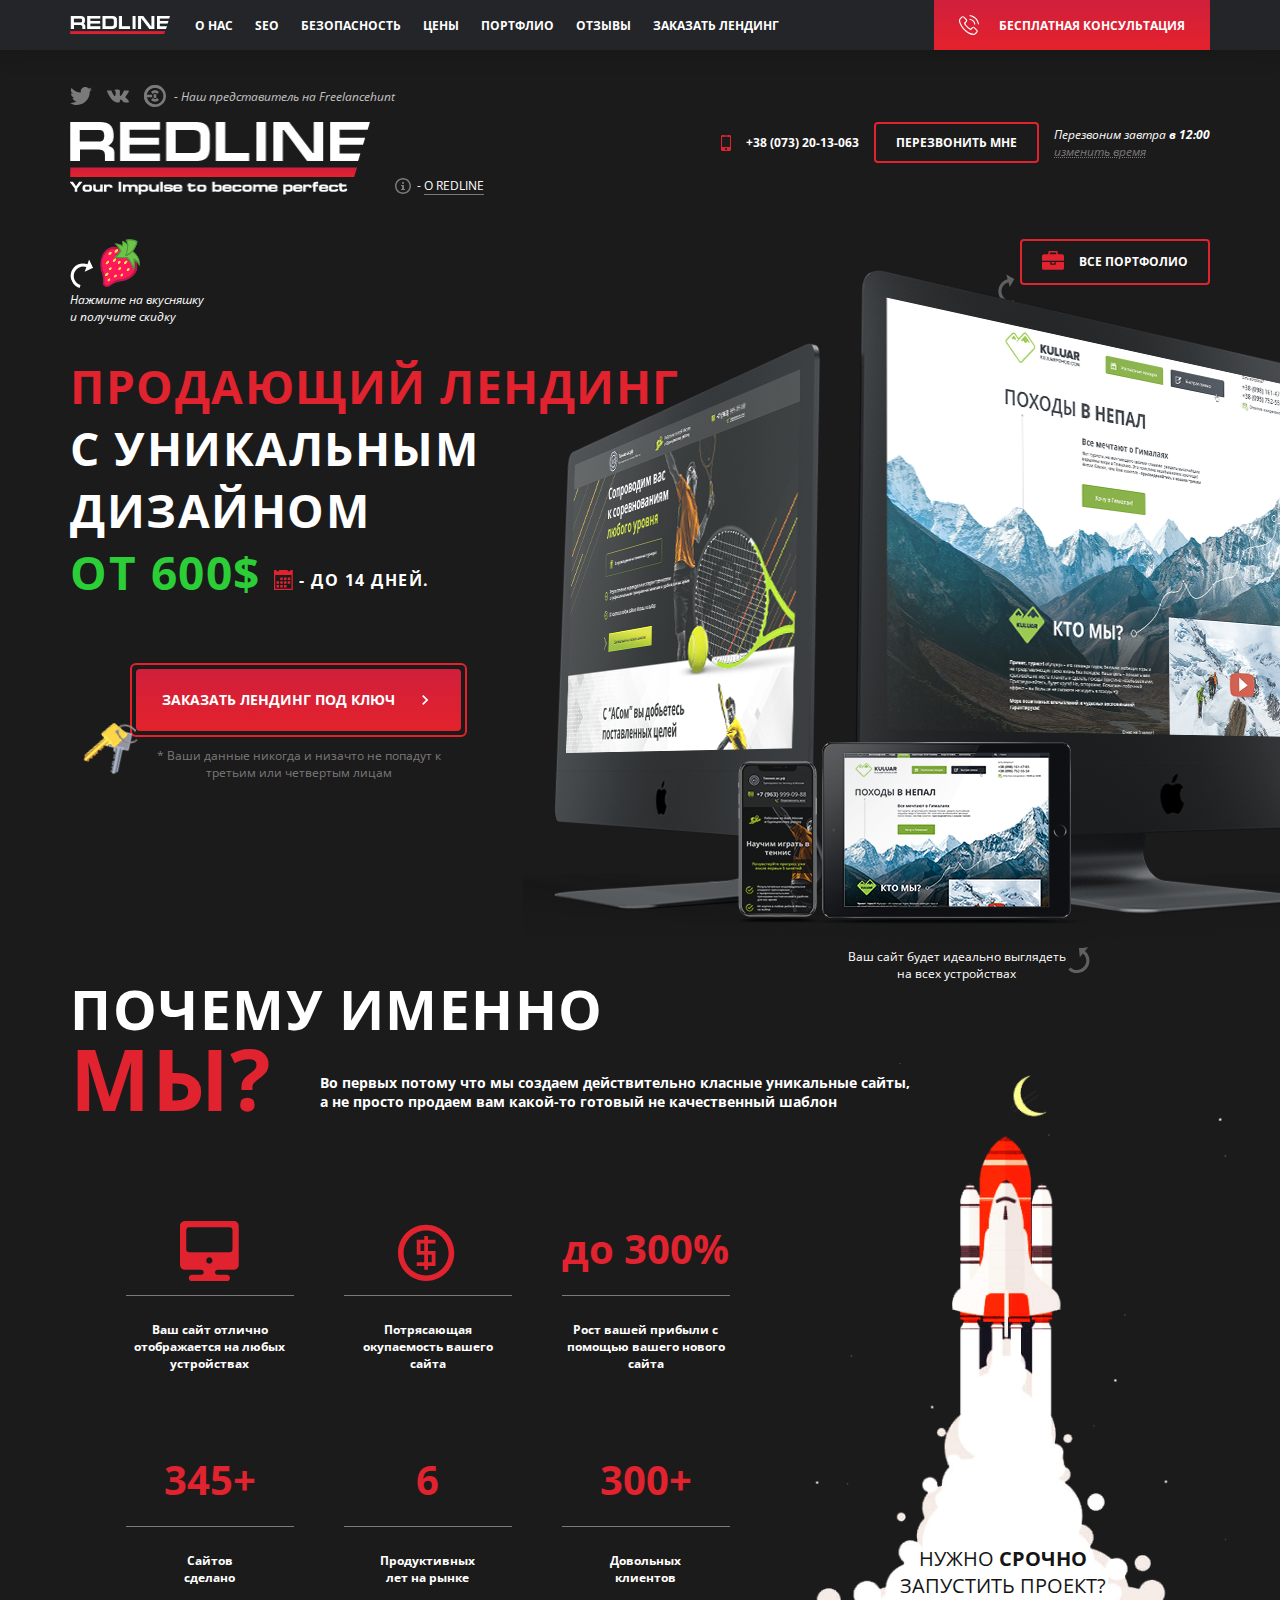
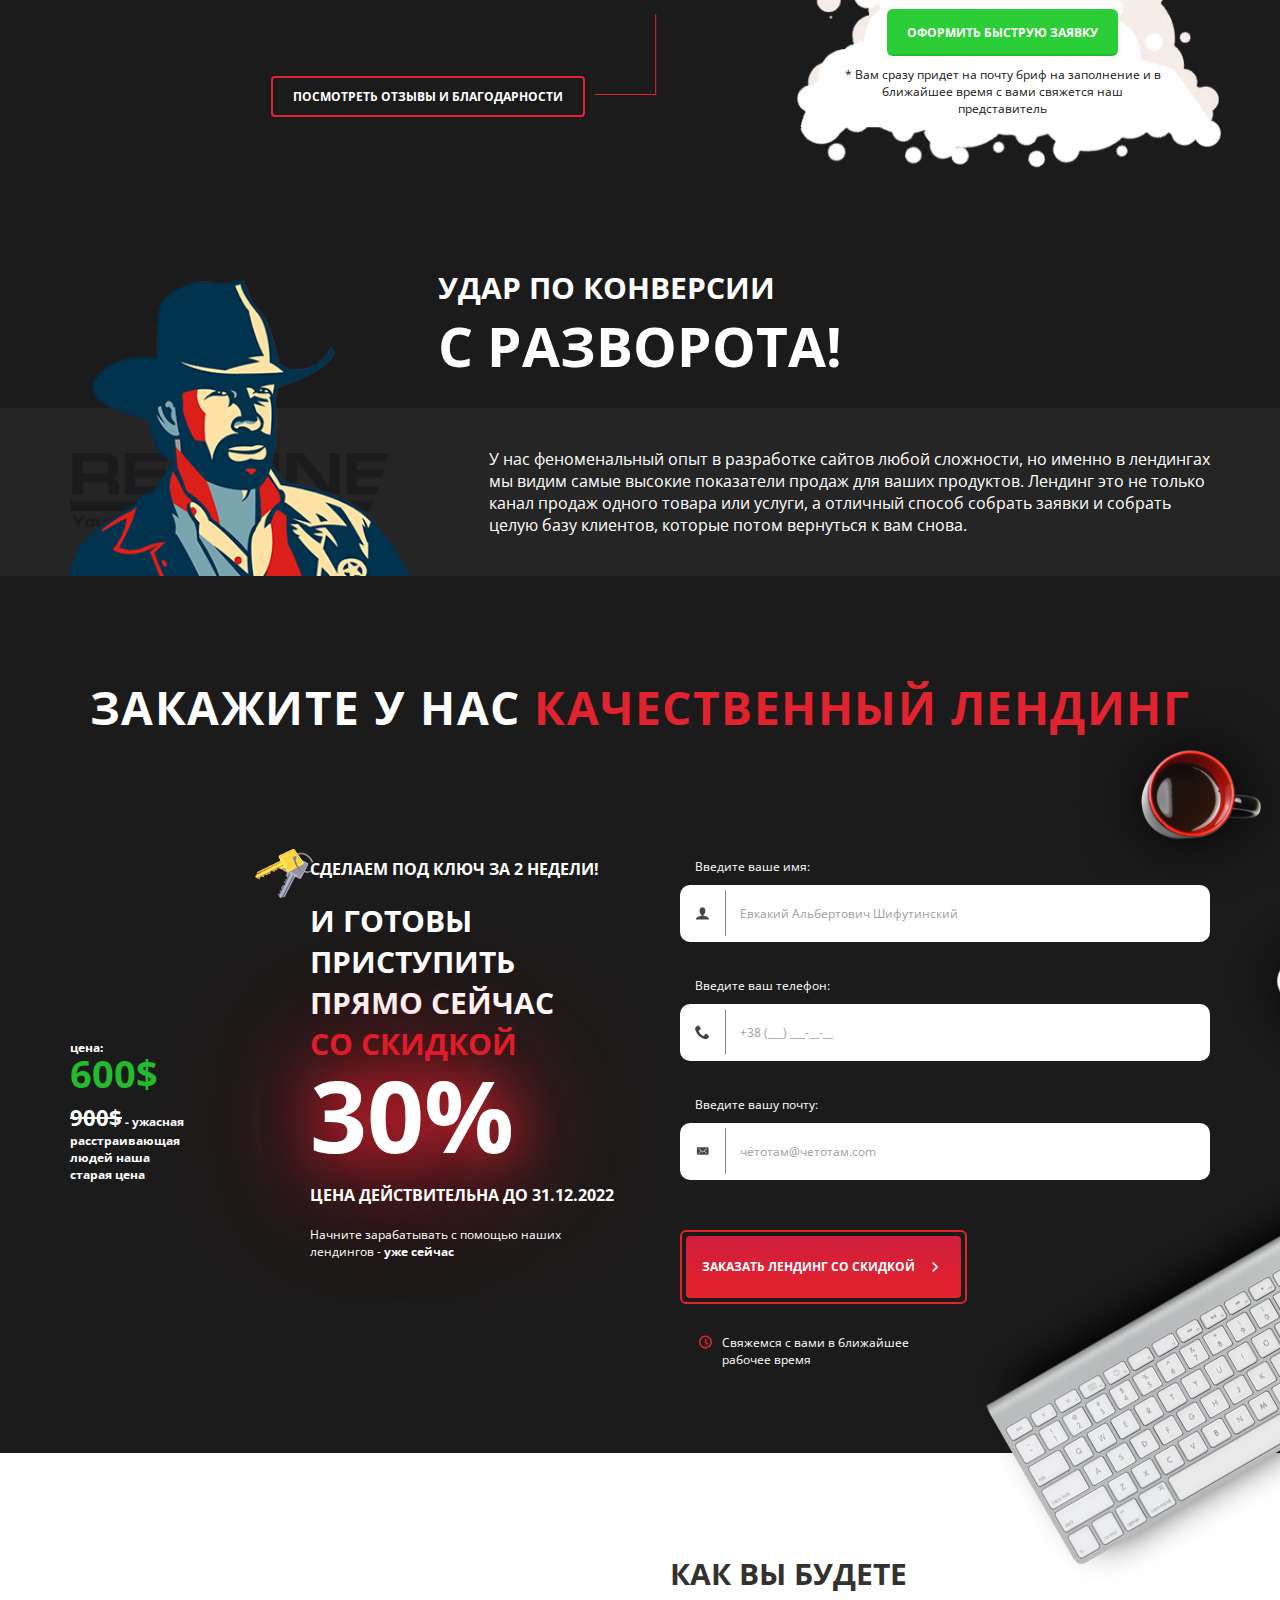
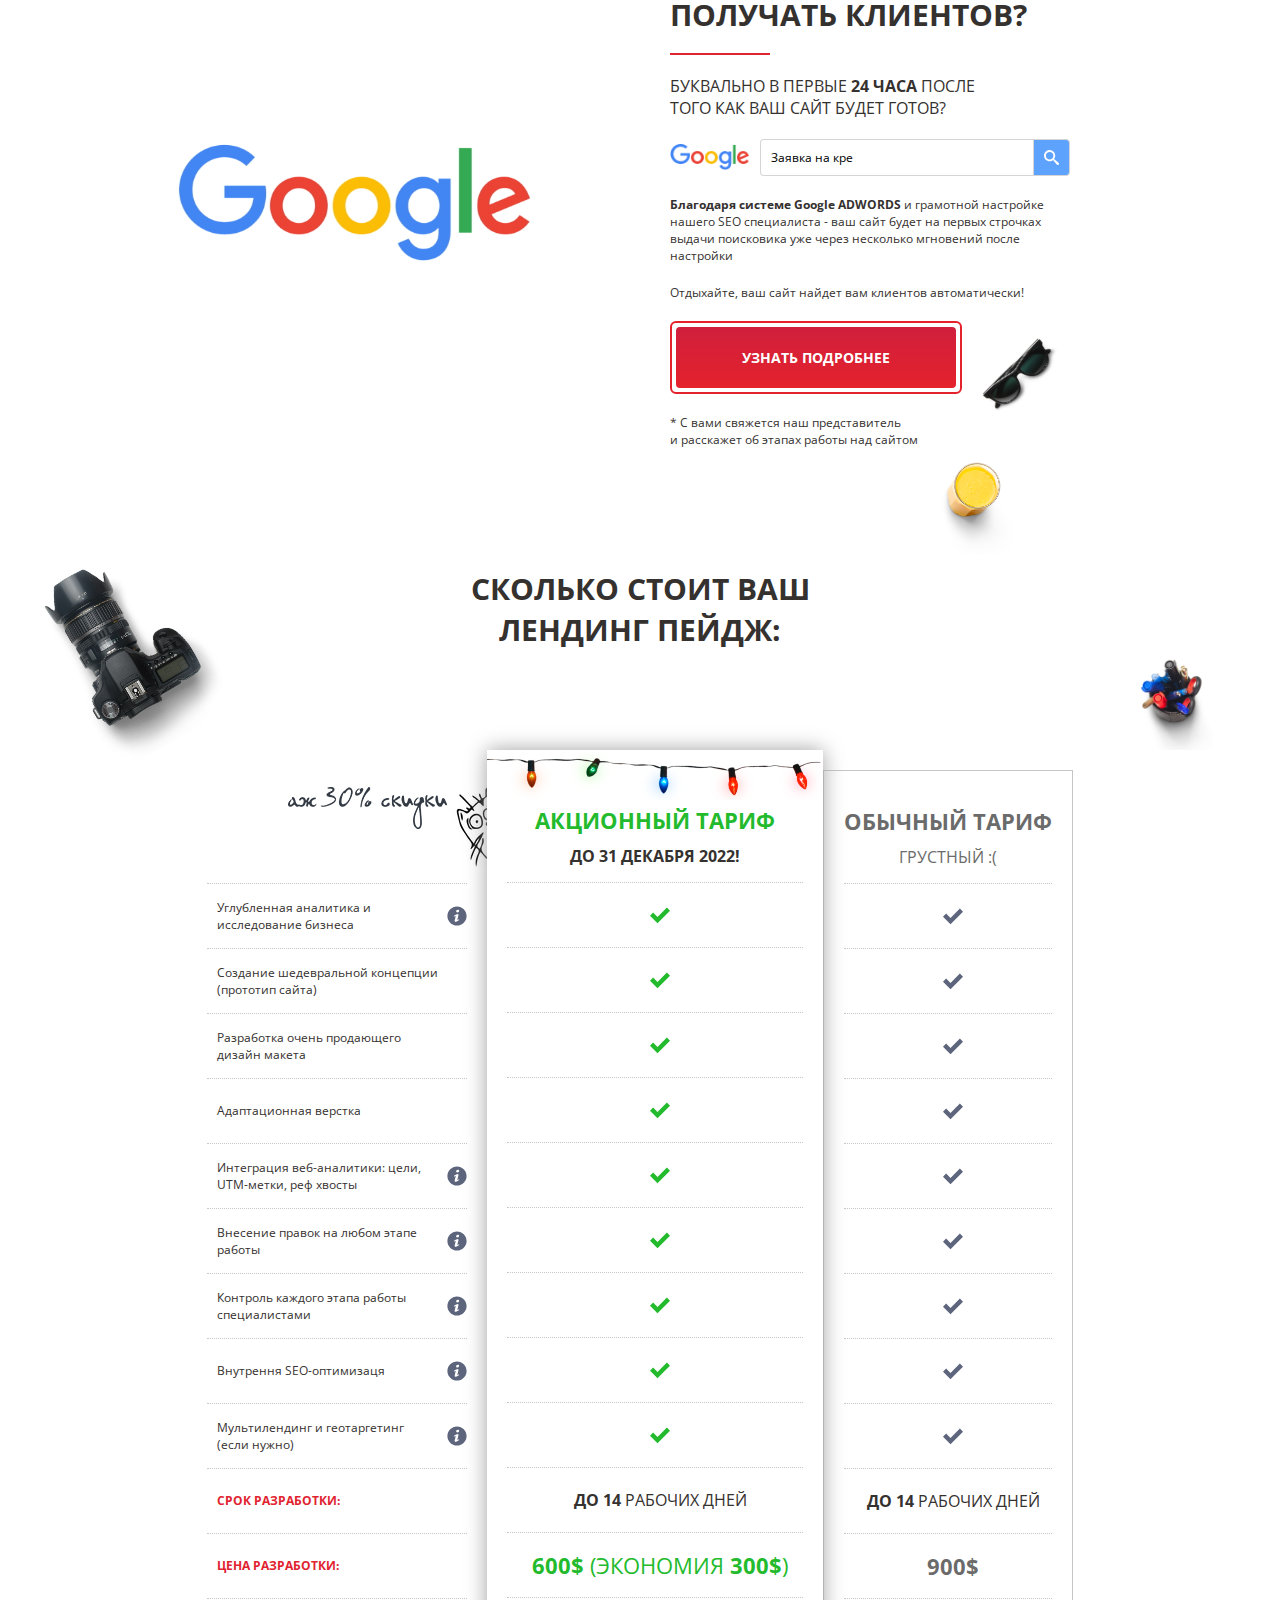
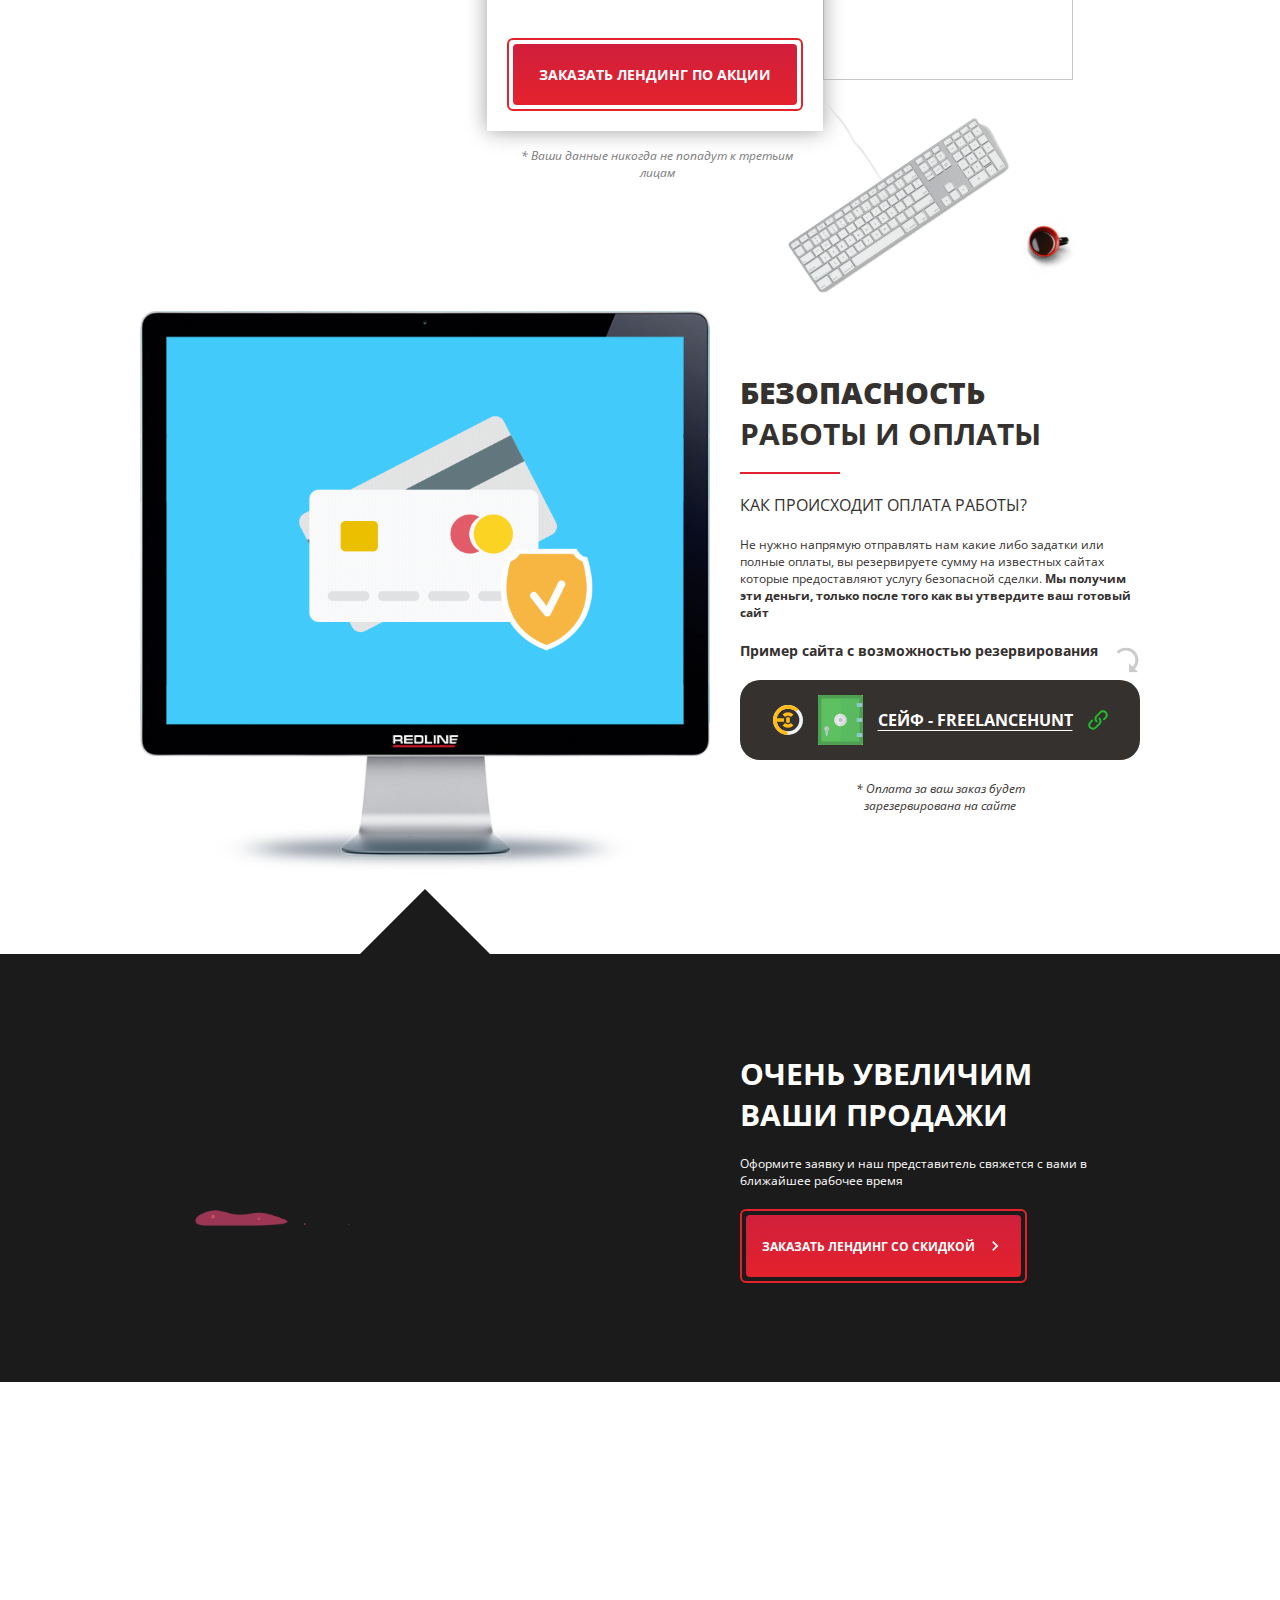
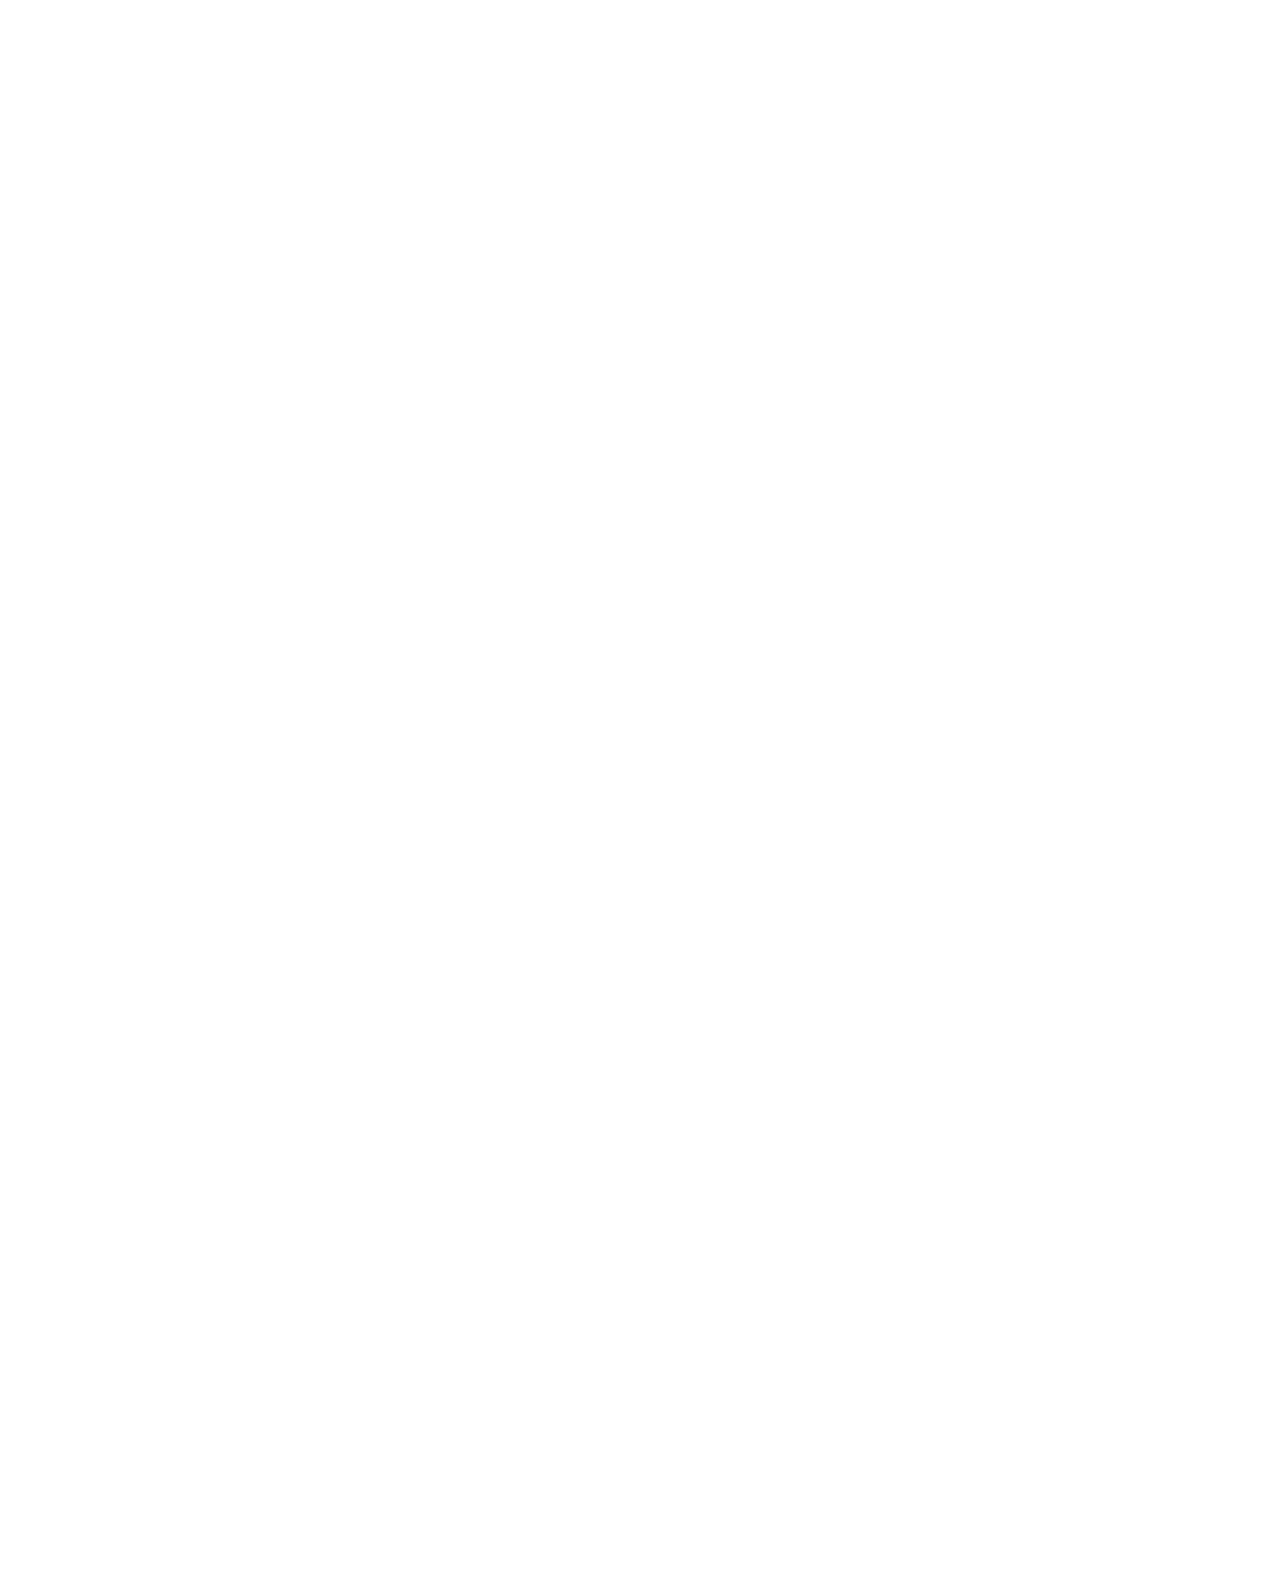
==== commit 16fc50f2: "Add files via upload" ====
--- a/index.html
+++ b/index.html
@@ -646,5 +646,6 @@
         </div>
       </div>
     </section>
+    <section class="projects"></section>
   </body>
 </html>
--- a/css/style.css
+++ b/css/style.css
@@ -892,7 +892,8 @@
 
 .clients,
 .secure,
-.pricing {
+.pricing,
+.projects {
   background-color: #fff;
   color: var(--dark-color);
   position: relative;
@@ -1327,7 +1328,6 @@
 /* =======/ CHART /======= */
 
 .chart {
-  height: 200vh;
 }
 
 .chart__inner {
@@ -1336,7 +1336,6 @@
   align-items: center;
   justify-content: center;
   gap: 30px;
-  padding-top: 20px;
 }
 
 .content__title {
@@ -1356,6 +1355,18 @@
   z-index: 10;
   transform: translate(-50%, -100%);
 }
+
+.chart__content {
+  padding: 30px 0;
+}
+
+/* =======/ PROJECTS /======= */
+
+.projects {
+  height: 200vh;
+}
+
+/* =======/ MEDIA /======= */
 
 /* =======================| 959 |======================= */
 
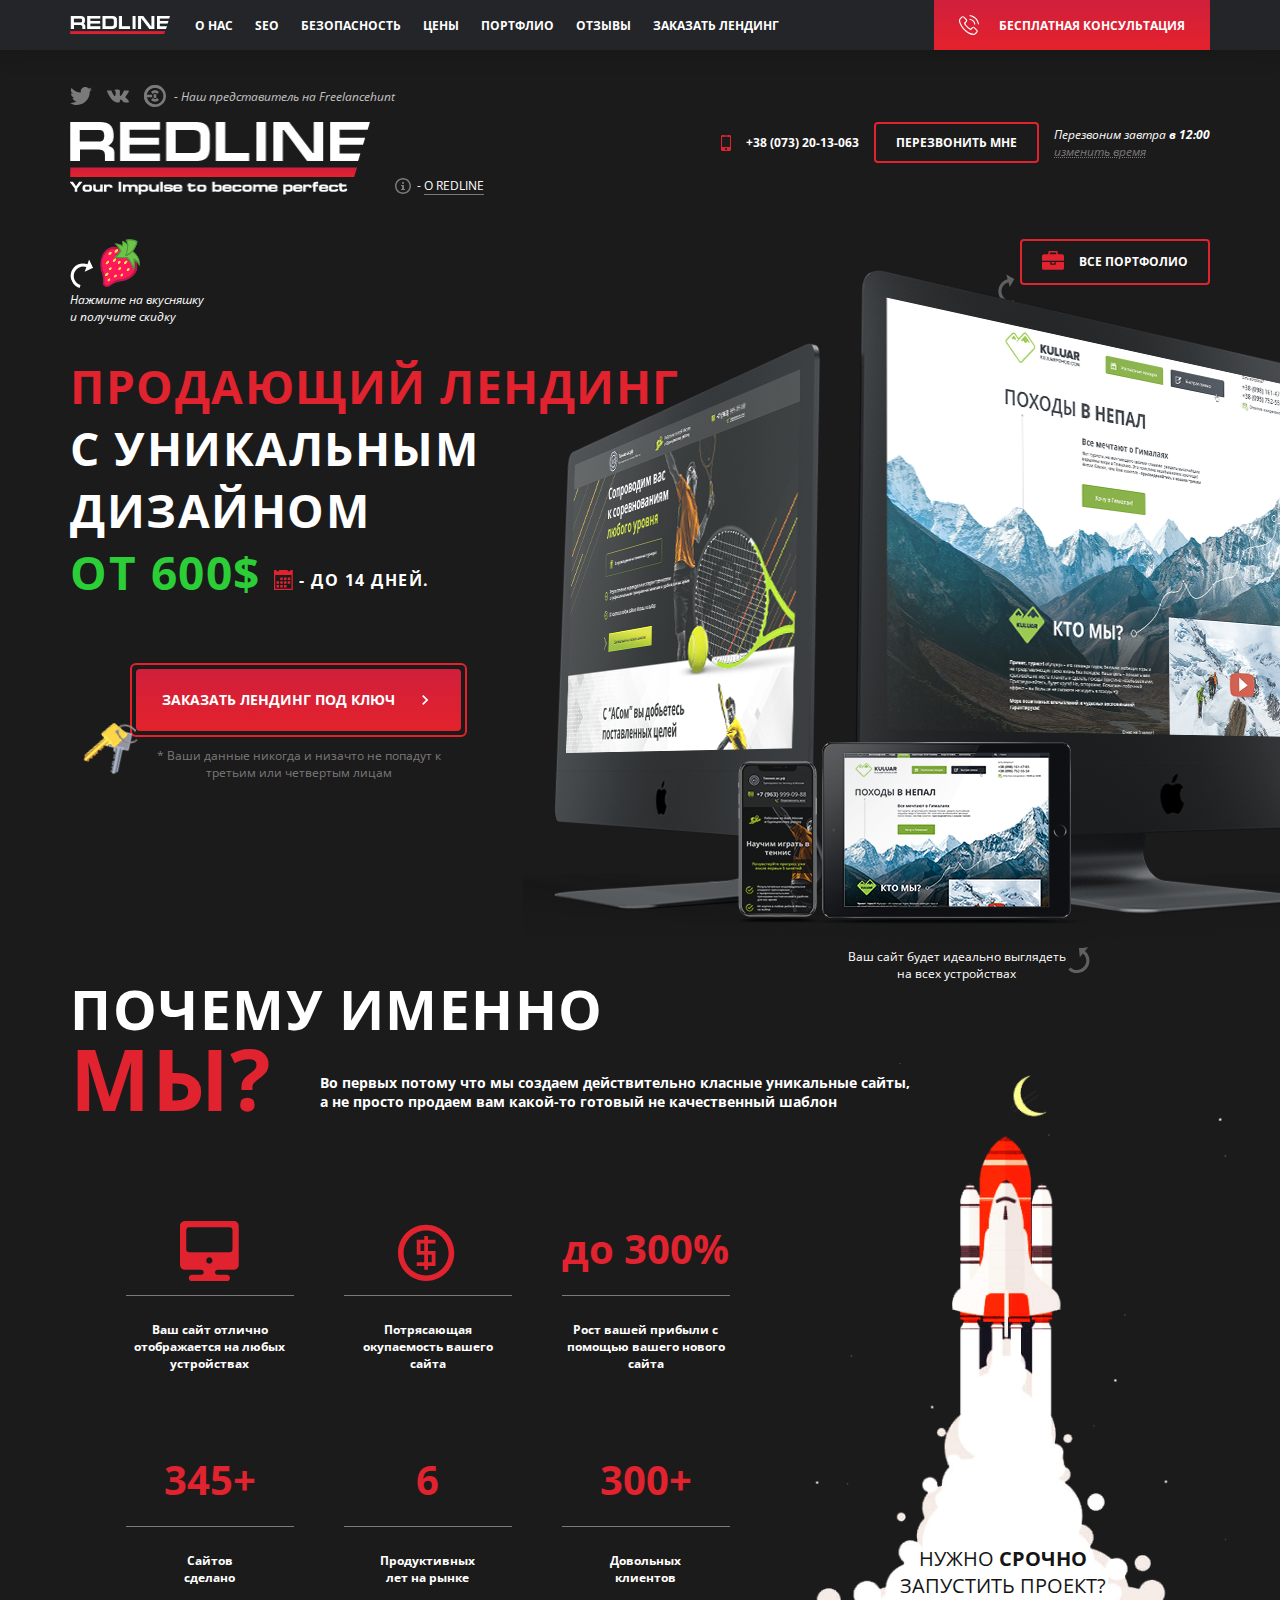
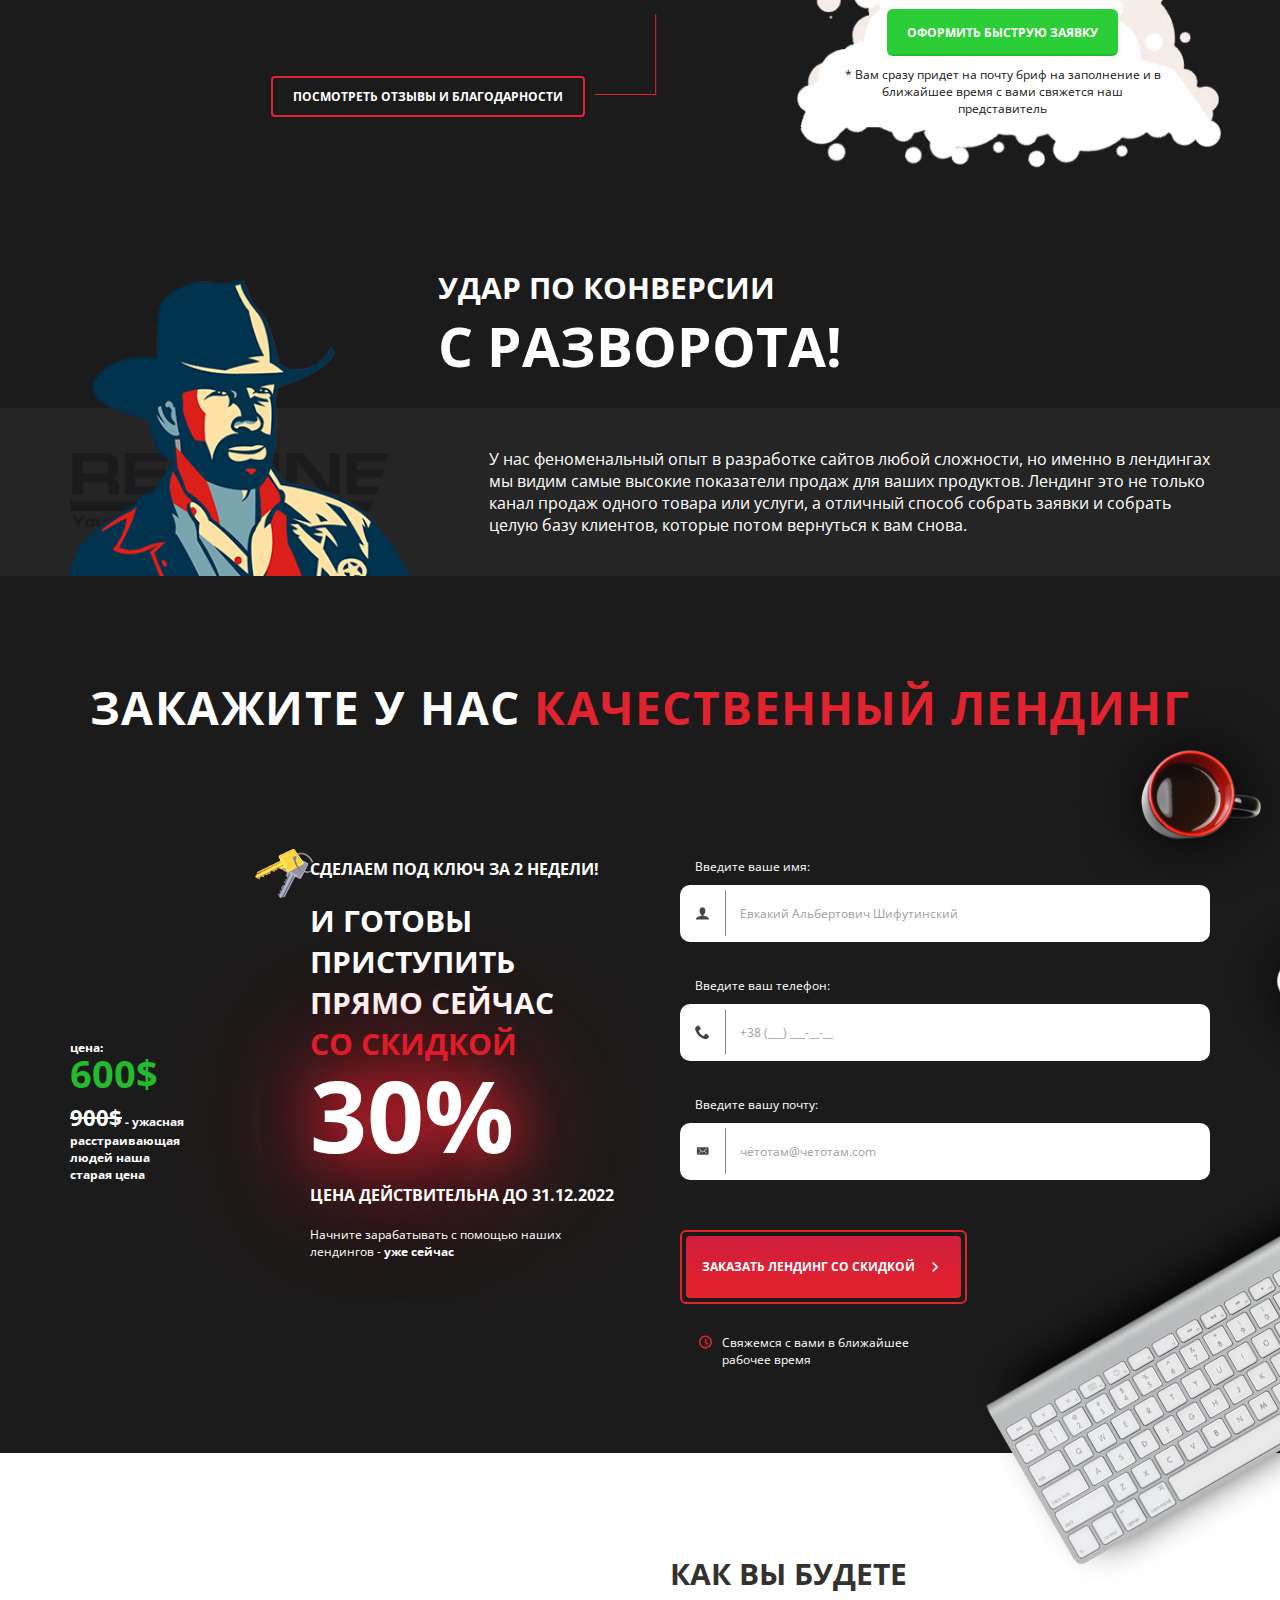
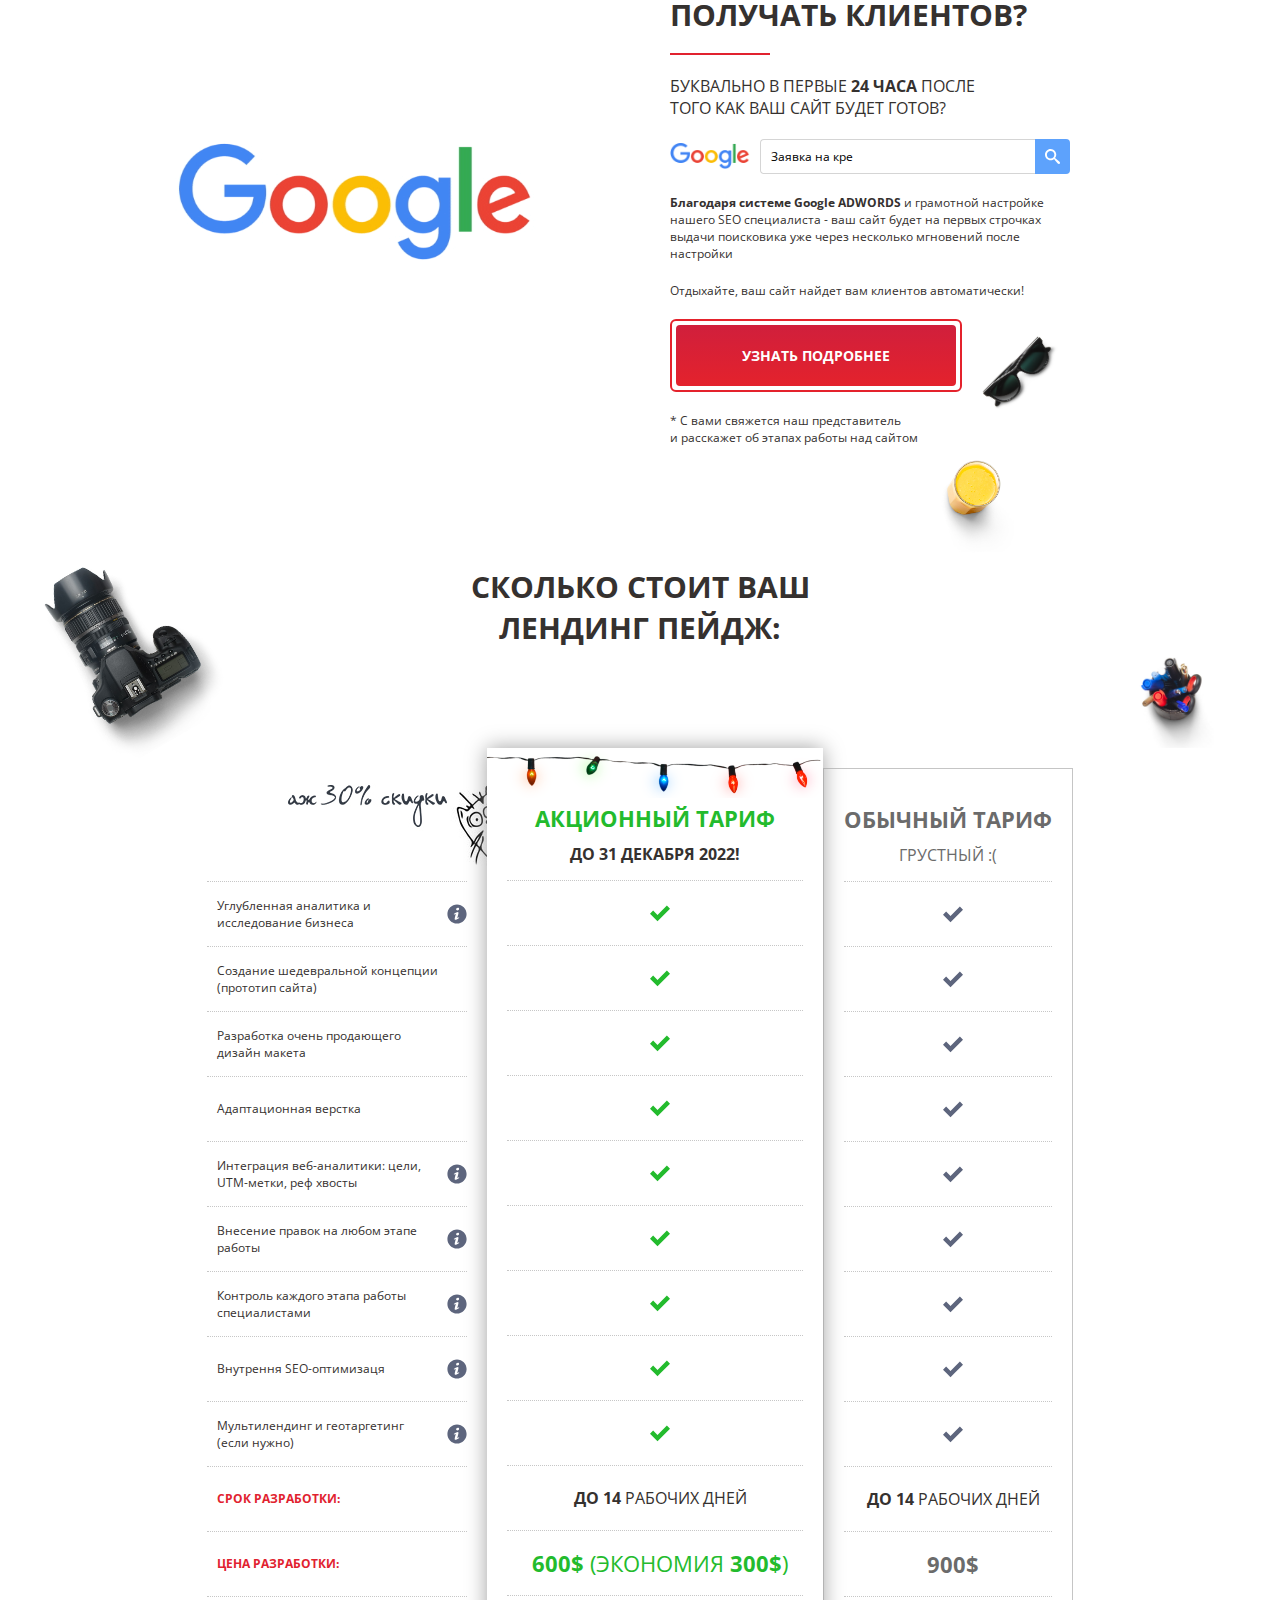
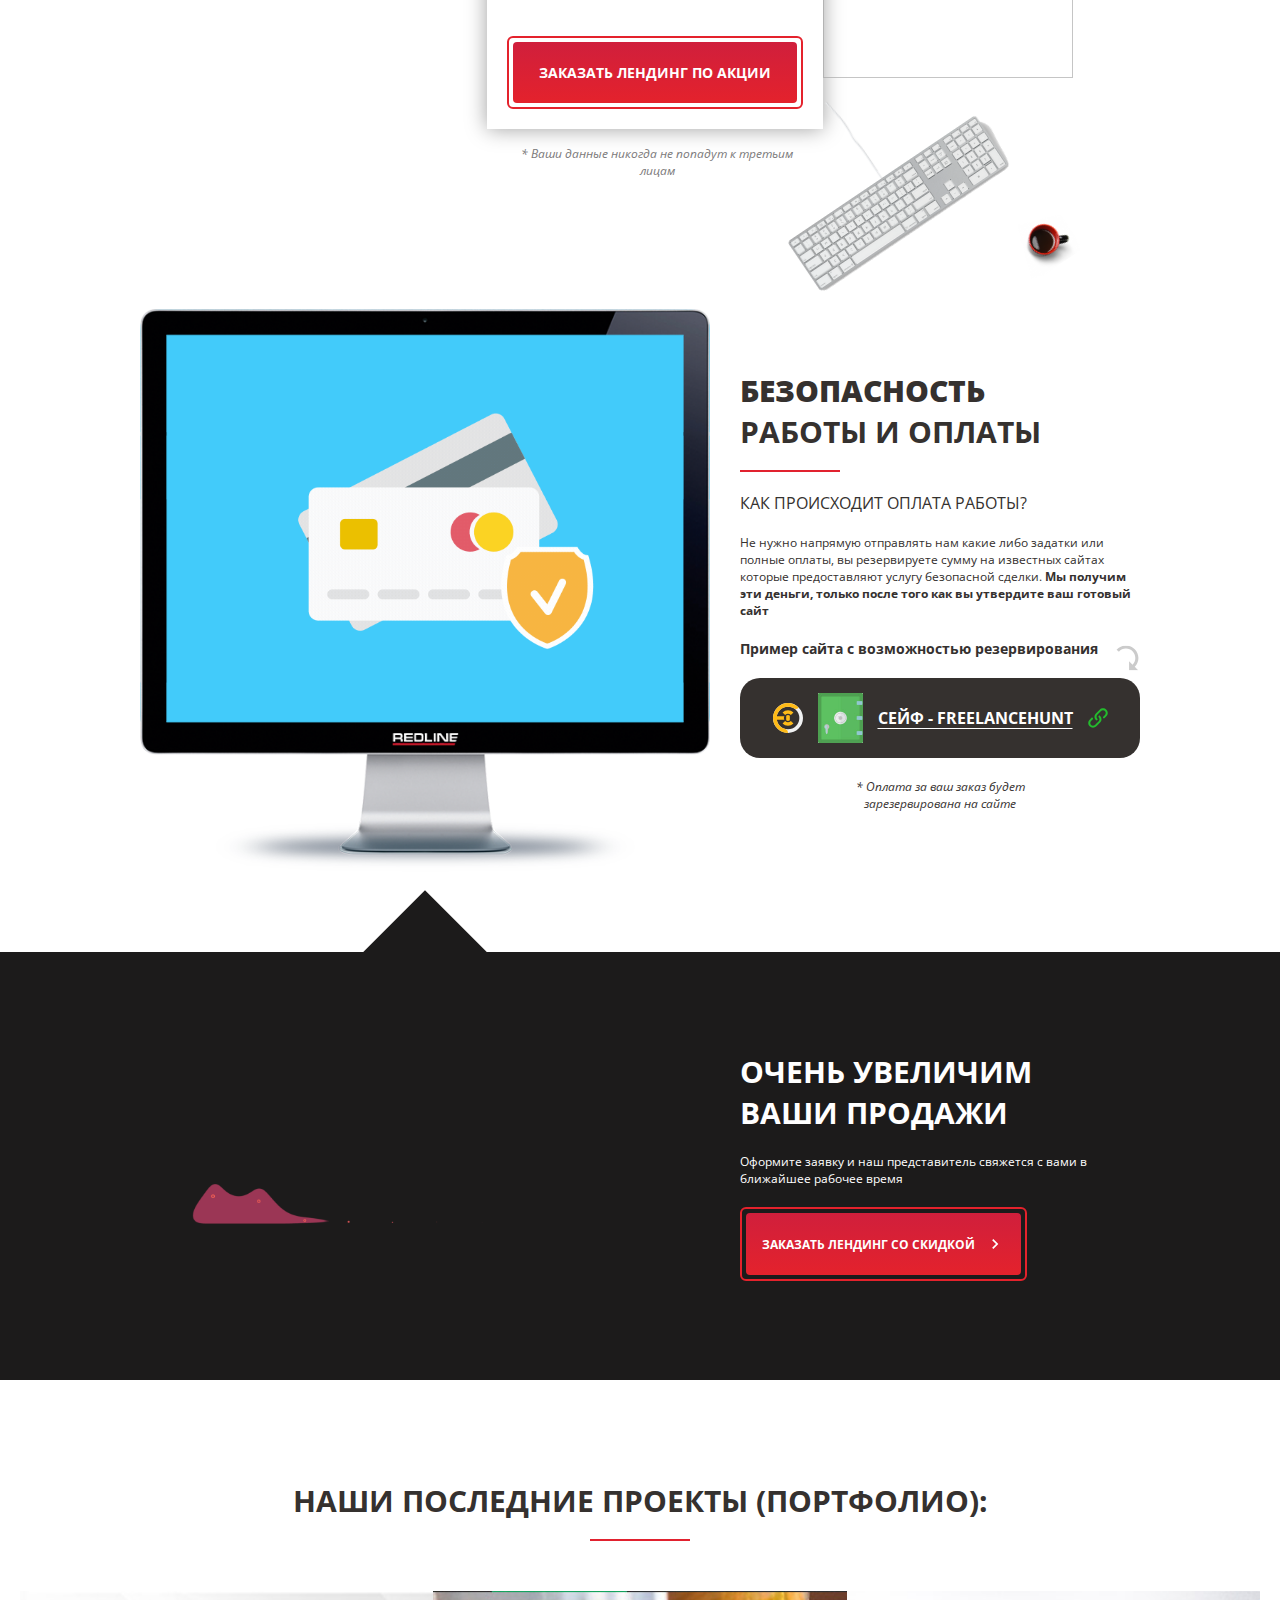
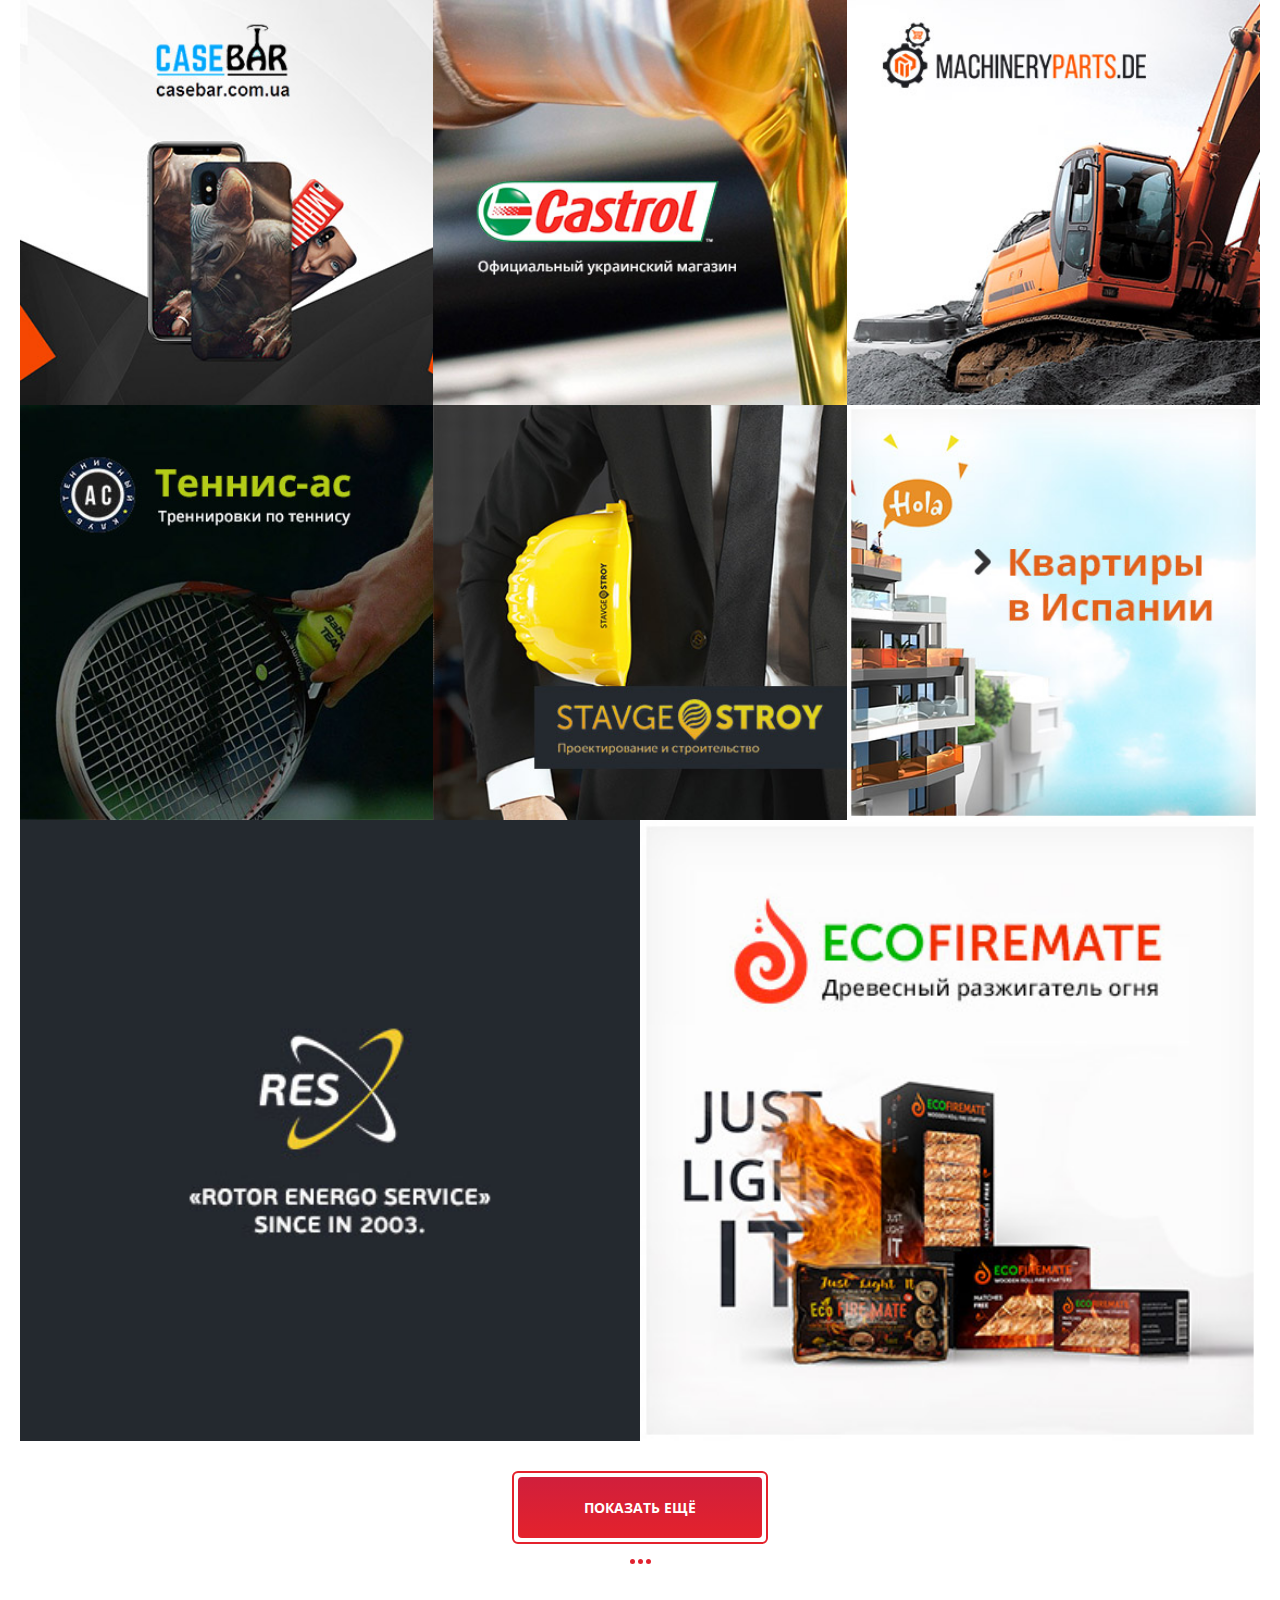
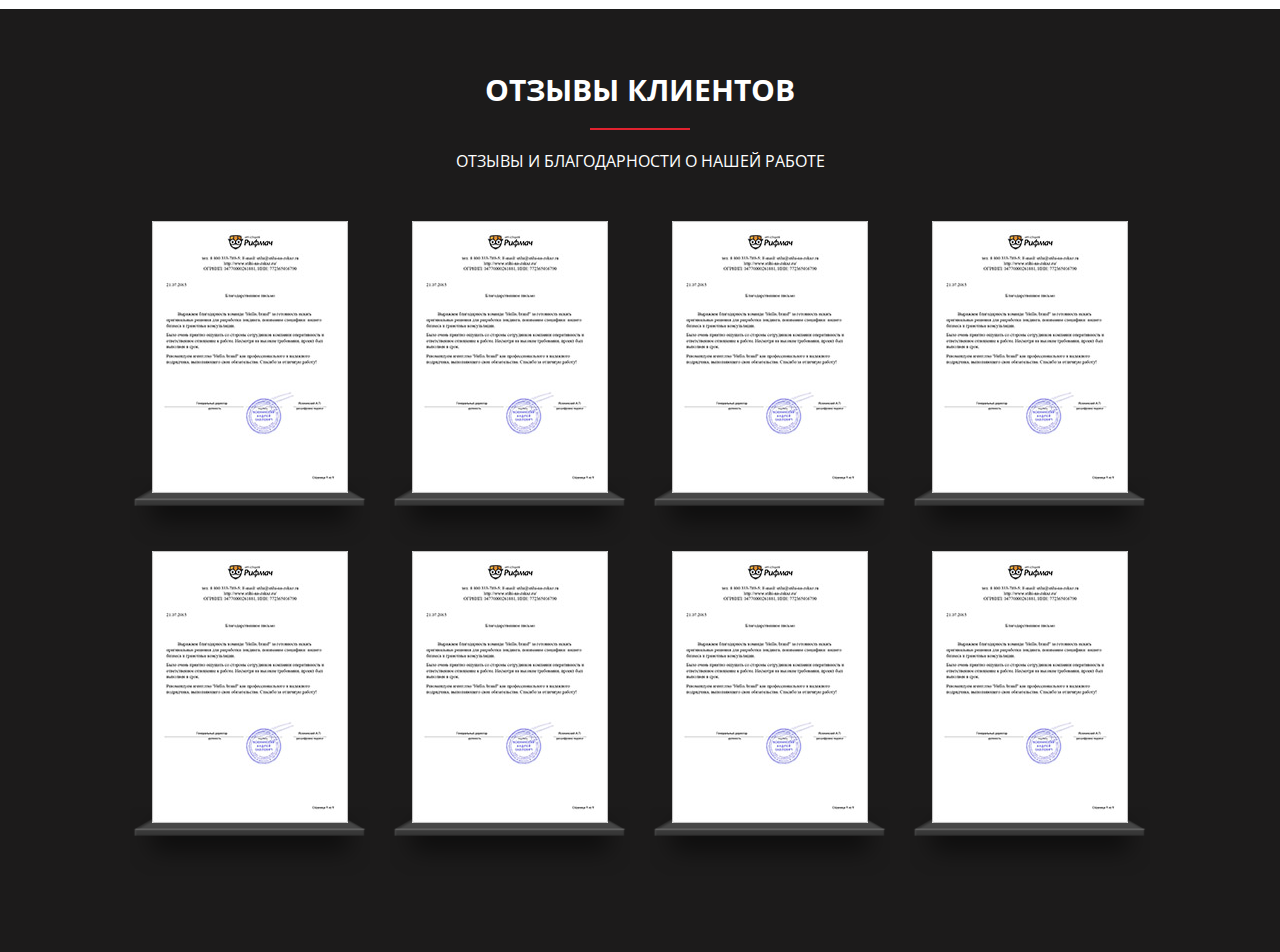
==== commit bd0e852c: "Add files via upload" ====
--- a/index.html
+++ b/index.html
@@ -646,6 +646,143 @@
         </div>
       </div>
     </section>
-    <section class="projects"></section>
+    <section class="projects">
+      <h2 class="projects__title container">Наши последние проекты (портфолио):</h2>
+      <ul class="project__list">
+        <li class="project__item">
+          <img class="project__item-img" src="./img/projects/1.jpg" alt="project-image" />
+          <div class="project__item-content">
+            <p class="item-content__text">Лендинг по продаже товаров</p>
+            <a class="button__prime item-content__button" href="#"
+              >Подробнее о проекте
+              <svg class="chart--btn-icon">
+                <use xlink:href="img/icons/sprite.svg#icon-arrow-right"></use>
+              </svg>
+            </a>
+          </div>
+        </li>
+        <li class="project__item">
+          <img class="project__item-img" src="./img/projects/2.jpg" alt="project-image" />
+          <div class="project__item-content">
+            <p class="item-content__text">Лендинг по продаже товаров</p>
+            <a class="button__prime item-content__button" href="#"
+              >Подробнее о проекте
+              <svg class="chart--btn-icon">
+                <use xlink:href="img/icons/sprite.svg#icon-arrow-right"></use>
+              </svg>
+            </a>
+          </div>
+        </li>
+        <li class="project__item">
+          <img class="project__item-img" src="./img/projects/3.jpg" alt="project-image" />
+          <div class="project__item-content">
+            <p class="item-content__text">Лендинг по продаже товаров</p>
+            <a class="button__prime item-content__button" href="#"
+              >Подробнее о проекте
+              <svg class="chart--btn-icon">
+                <use xlink:href="img/icons/sprite.svg#icon-arrow-right"></use>
+              </svg>
+            </a>
+          </div>
+        </li>
+        <li class="project__item">
+          <img class="project__item-img" src="./img/projects/4.jpg" alt="project-image" />
+          <div class="project__item-content">
+            <p class="item-content__text">Лендинг по продаже товаров</p>
+            <a class="button__prime item-content__button" href="#"
+              >Подробнее о проекте
+              <svg class="chart--btn-icon">
+                <use xlink:href="img/icons/sprite.svg#icon-arrow-right"></use>
+              </svg>
+            </a>
+          </div>
+        </li>
+        <li class="project__item">
+          <img class="project__item-img" src="./img/projects/5.jpg" alt="project-image" />
+          <div class="project__item-content">
+            <p class="item-content__text">Лендинг по продаже товаров</p>
+            <a class="button__prime item-content__button" href="#"
+              >Подробнее о проекте
+              <svg class="chart--btn-icon">
+                <use xlink:href="img/icons/sprite.svg#icon-arrow-right"></use>
+              </svg>
+            </a>
+          </div>
+        </li>
+        <li class="project__item">
+          <img class="project__item-img" src="./img/projects/6.jpg" alt="project-image" />
+          <div class="project__item-content">
+            <p class="item-content__text">Лендинг по продаже товаров</p>
+            <a class="button__prime item-content__button" href="#"
+              >Подробнее о проекте
+              <svg class="chart--btn-icon">
+                <use xlink:href="img/icons/sprite.svg#icon-arrow-right"></use>
+              </svg>
+            </a>
+          </div>
+        </li>
+        <li class="project__item">
+          <img class="project__item-img" src="./img/projects/7.jpg" alt="project-image" />
+          <div class="project__item-content">
+            <p class="item-content__text">Лендинг по продаже товаров</p>
+            <a class="button__prime item-content__button" href="#"
+              >Подробнее о проекте
+              <svg class="chart--btn-icon">
+                <use xlink:href="img/icons/sprite.svg#icon-arrow-right"></use>
+              </svg>
+            </a>
+          </div>
+        </li>
+        <li class="project__item">
+          <img class="project__item-img" src="./img/projects/8.jpg" alt="project-image" />
+          <div class="project__item-content">
+            <p class="item-content__text">Лендинг по продаже товаров</p>
+            <a class="button__prime item-content__button" href="#"
+              >Подробнее о проекте
+              <svg class="chart--btn-icon">
+                <use xlink:href="img/icons/sprite.svg#icon-arrow-right"></use>
+              </svg>
+            </a>
+          </div>
+        </li>
+      </ul>
+
+      <a class="button__prime project__button" href="#">Показать ещё </a>
+      <ul class="picker">
+        <li class="picker__circle"></li>
+        <li class="picker__circle"></li>
+        <li class="picker__circle"></li>
+      </ul>
+    </section>
+    <section class="reviews container">
+      <h2 class="reviews__title">Отзывы клиентов</h2>
+      <p class="reviews__subtitle">Отзывы и благодарности о нашей работе</p>
+      <ul class="reviews__list">
+        <li class="reviews__item">
+          <img class="reviews__img" src="./img/reviews-blank.jpg" alt="blank" />
+        </li>
+        <li class="reviews__item">
+          <img class="reviews__img" src="./img/reviews-blank.jpg" alt="blank" />
+        </li>
+        <li class="reviews__item">
+          <img class="reviews__img" src="./img/reviews-blank.jpg" alt="blank" />
+        </li>
+        <li class="reviews__item">
+          <img class="reviews__img" src="./img/reviews-blank.jpg" alt="blank" />
+        </li>
+        <li class="reviews__item">
+          <img class="reviews__img" src="./img/reviews-blank.jpg" alt="blank" />
+        </li>
+        <li class="reviews__item">
+          <img class="reviews__img" src="./img/reviews-blank.jpg" alt="blank" />
+        </li>
+        <li class="reviews__item">
+          <img class="reviews__img" src="./img/reviews-blank.jpg" alt="blank" />
+        </li>
+        <li class="reviews__item">
+          <img class="reviews__img" src="./img/reviews-blank.jpg" alt="blank" />
+        </li>
+      </ul>
+    </section>
   </body>
 </html>
--- a/css/style.css
+++ b/css/style.css
@@ -310,6 +310,18 @@
   border-radius: 4px;
   text-align: center;
 }
+
+.button__alt:hover {
+  animation: pulse 1s ease-in-out;
+}
+
+@keyframes pulse {
+  0% {
+    box-shadow: 0 0 50px var(--accent-color);
+    box-shadow: 0 0 25px #e4222c;
+  }
+}
+
 .callback__time {
   font-style: italic;
 }
@@ -462,7 +474,7 @@
   border: 2px solid #e4222c;
   border-radius: 6px;
   width: fit-content;
-  z-index: 100;
+  z-index: 20;
 }
 
 .button__prime::after {
@@ -472,6 +484,12 @@
   inset: 4px;
   border-radius: 4px;
   z-index: -1;
+  transition: 0.2s;
+}
+
+.button__prime:hover:after {
+  inset: 0;
+  animation: pulse 1s ease-in-out 0.2s;
 }
 
 .order--btn-icon,
@@ -614,6 +632,7 @@
   border-left: none;
   border-top: none;
   transform: translateX(120%);
+  pointer-events: none;
 }
 
 .content__rocket-btn {
@@ -628,6 +647,9 @@
   text-transform: uppercase;
   text-align: center;
 }
+.content__rocket-btn:hover {
+  box-shadow: inset 0px 0px 10px rgb(0 0 0 / 30%);
+}
 
 .content__rocket {
   display: flex;
@@ -928,21 +950,19 @@
 
 .find__title,
 .safe__title,
-.content__title {
+.content__title,
+.projects__title,
+.reviews__title {
   font-size: 30px;
   text-transform: uppercase;
   position: relative;
   padding-bottom: 20px;
 }
 
-.find__subtitle,
-.safe__subtitle {
-  text-transform: uppercase;
-  font-size: 16px;
-}
-
 .find__title::after,
-.safe__title::after {
+.safe__title::after,
+.projects__title::after,
+.reviews__title::after {
   content: '';
   position: absolute;
   left: 0;
@@ -950,6 +970,13 @@
   width: 100px;
   height: 2px;
   background-color: var(--accent-color);
+}
+
+.find__subtitle,
+.safe__subtitle,
+.reviews__subtitle {
+  text-transform: uppercase;
+  font-size: 16px;
 }
 
 .clients__button {
@@ -984,7 +1011,7 @@
   justify-content: center;
   flex-shrink: 0;
   padding: 10px;
-  border: 1px solid #d5d5d5;
+  border: none;
   background: #5da2fc;
   border-radius: 0 4px 4px 0;
 }
@@ -1089,10 +1116,6 @@
 .promo__item-icon,
 .sad__item-icon {
   fill: #5d657d;
-}
-
-.tooltip:hover .promo__item-icon {
-  fill: var(--accent-color);
 }
 
 .promo__item-summary {
@@ -1230,10 +1253,14 @@
   padding: 5px;
   border-radius: 6px;
   color: #fff;
-  z-index: 999;
+  z-index: 20;
   visibility: hidden;
   transform: translateX(-50%);
   text-align: center;
+}
+
+.tooltip:hover .promo__item-icon {
+  fill: var(--accent-color);
 }
 
 .tooltip:hover::after,
@@ -1327,15 +1354,12 @@
 
 /* =======/ CHART /======= */
 
-.chart {
-}
-
 .chart__inner {
   display: flex;
   flex-wrap: wrap;
   align-items: center;
   justify-content: center;
-  gap: 30px;
+  gap: 0 30px;
 }
 
 .content__title {
@@ -1353,7 +1377,7 @@
   border-width: 0 65px 65px 65px;
   border-color: transparent transparent #1c1b1b transparent;
   z-index: 10;
-  transform: translate(-50%, -100%);
+  transform: translate(-50%, -95%);
 }
 
 .chart__content {
@@ -1363,7 +1387,162 @@
 /* =======/ PROJECTS /======= */
 
 .projects {
-  height: 200vh;
+  padding-top: 100px;
+  display: grid;
+  justify-items: center;
+  padding-bottom: 45px;
+}
+
+.projects__title {
+  text-align: center;
+  margin-bottom: 50px;
+}
+
+.projects__title::after {
+  left: 50%;
+  transform: translateX(-50%);
+}
+
+.project__list {
+  list-style: none;
+  display: flex;
+  flex-wrap: wrap;
+  justify-content: center;
+  max-width: 1600px;
+  padding: 0 20px 30px;
+}
+
+.project__item {
+  position: relative;
+  flex: 1 1 380px;
+  overflow: hidden;
+}
+
+.project__item-img {
+  width: 100%;
+  height: 100%;
+  object-fit: cover;
+}
+
+.project__item-content {
+  position: absolute;
+  top: 0;
+  left: 0;
+  width: 100%;
+  height: 100%;
+  display: grid;
+  align-items: center;
+  background: rgba(53, 49, 47, 0.8);
+  padding: 10%;
+  transform: translateX(-100%);
+  opacity: 0;
+  transition: 0.2s ease-in-out;
+}
+
+.project__item:hover .project__item-content {
+  transform: translateY(0);
+  opacity: 1;
+}
+
+.item-content__text {
+  font-size: 22px;
+  color: #fff;
+  font-weight: 700;
+}
+
+.project__button {
+  padding-left: 70px;
+  padding-right: 70px;
+  margin-bottom: 15px;
+}
+
+.picker {
+  list-style: none;
+  display: flex;
+  gap: 3px;
+}
+
+.picker__circle {
+  width: 5px;
+  height: 5px;
+  border-radius: 50%;
+  background-color: var(--accent-color);
+}
+
+/* =======/ REVIEWS /======= */
+
+.reviews {
+  padding-top: 60px;
+  padding-bottom: 130px;
+}
+
+.reviews__title {
+  text-align: center;
+  margin-bottom: 20px;
+}
+
+.reviews__title::after {
+  left: 50%;
+  transform: translateX(-50%);
+}
+
+.reviews__subtitle {
+  text-align: center;
+  margin-bottom: 50px;
+}
+
+.reviews__list {
+  list-style: none;
+  display: flex;
+  justify-content: center;
+  flex-wrap: wrap;
+  gap: 60px;
+}
+
+.reviews__item {
+  position: relative;
+  width: 200px;
+  height: 270px;
+  display: flex;
+  justify-content: center;
+  align-items: center;
+}
+
+.reviews__item::before {
+  content: url("data:image/svg+xml;charset=UTF-8,<svg xmlns='http://www.w3.org/2000/svg' version='1' height='48' width='48'><path d='m40.05 42.6-13.2-13.2q-1.55 1.3-3.65 2-2.1.7-4.35.7-5.7 0-9.6-3.9-3.9-3.9-3.9-9.5t3.9-9.5q3.9-3.9 9.5-3.9t9.5 3.9q3.9 3.9 3.9 9.5 0 2.2-.675 4.225Q30.8 24.95 29.4 26.75l13.3 13.2ZM18.8 28.45q4.05 0 6.875-2.85t2.825-6.9q0-4.05-2.825-6.9Q22.85 8.95 18.8 8.95q-4.15 0-6.975 2.85Q9 14.65 9 18.7q0 4.05 2.825 6.9 2.825 2.85 6.975 2.85Zm-1.9-3.8v-4.2h-4.2V16.8h4.2v-4.15h3.65v4.15h4.15v3.65h-4.15v4.2Z' fill='white' /></svg>");
+  position: absolute;
+  inset: 0;
+  width: 100%;
+  height: 100%;
+  display: flex;
+  justify-content: center;
+  align-items: center;
+  background: rgb(0 0 0 / 30%);
+  cursor: pointer;
+  opacity: 0;
+  visibility: hidden;
+  pointer-events: none;
+}
+
+.reviews__item:hover::before {
+  opacity: 1;
+  visibility: visible;
+  pointer-events: all;
+}
+
+.reviews__item::after {
+  content: '';
+  position: absolute;
+  bottom: -20%;
+  left: 50%;
+  width: 120%;
+  height: 100%;
+  background-image: url(../img/reviews-border.png);
+  background-repeat: no-repeat;
+  background-size: contain;
+  background-position: bottom center;
+  transform: translateX(-50%);
+  z-index: -1;
 }
 
 /* =======/ MEDIA /======= */
@@ -1376,7 +1555,7 @@
     width: 30px;
     height: 18px;
     position: relative;
-    z-index: 5;
+    z-index: 10;
     cursor: pointer;
   }
 
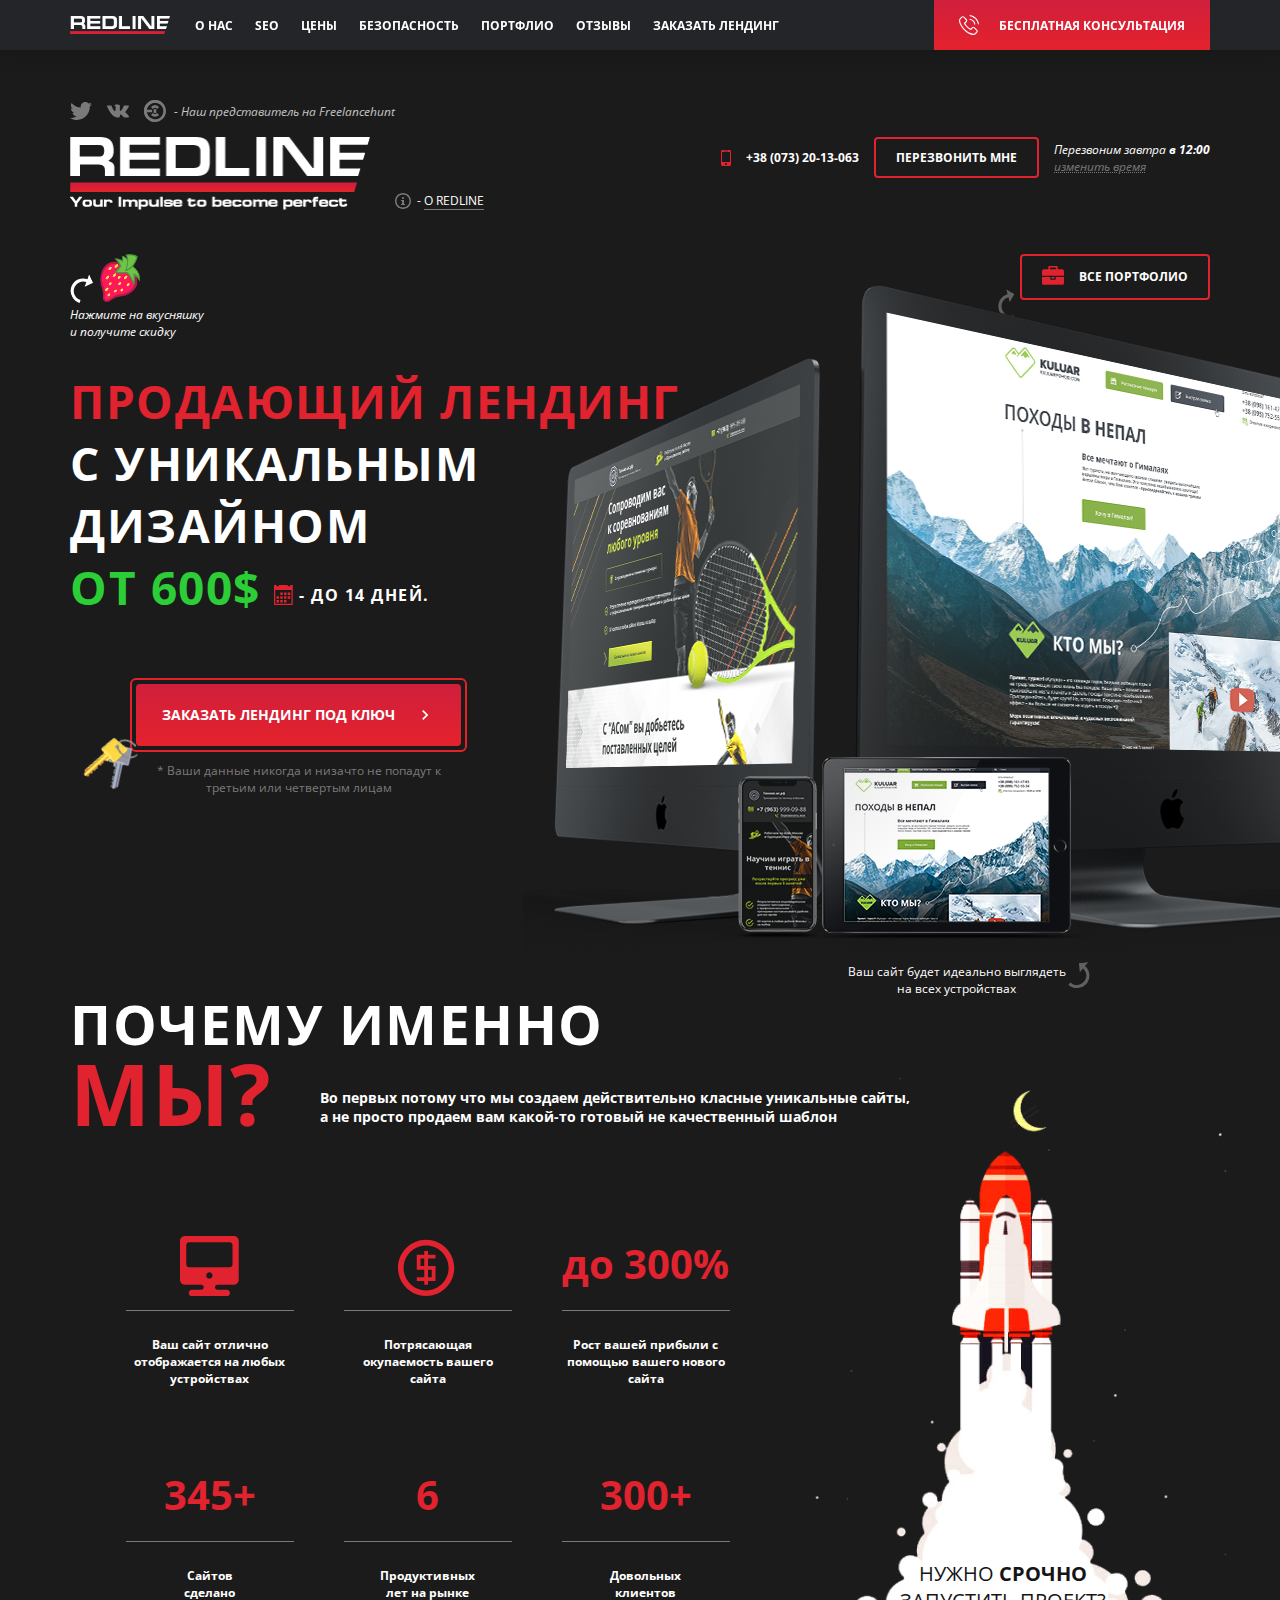
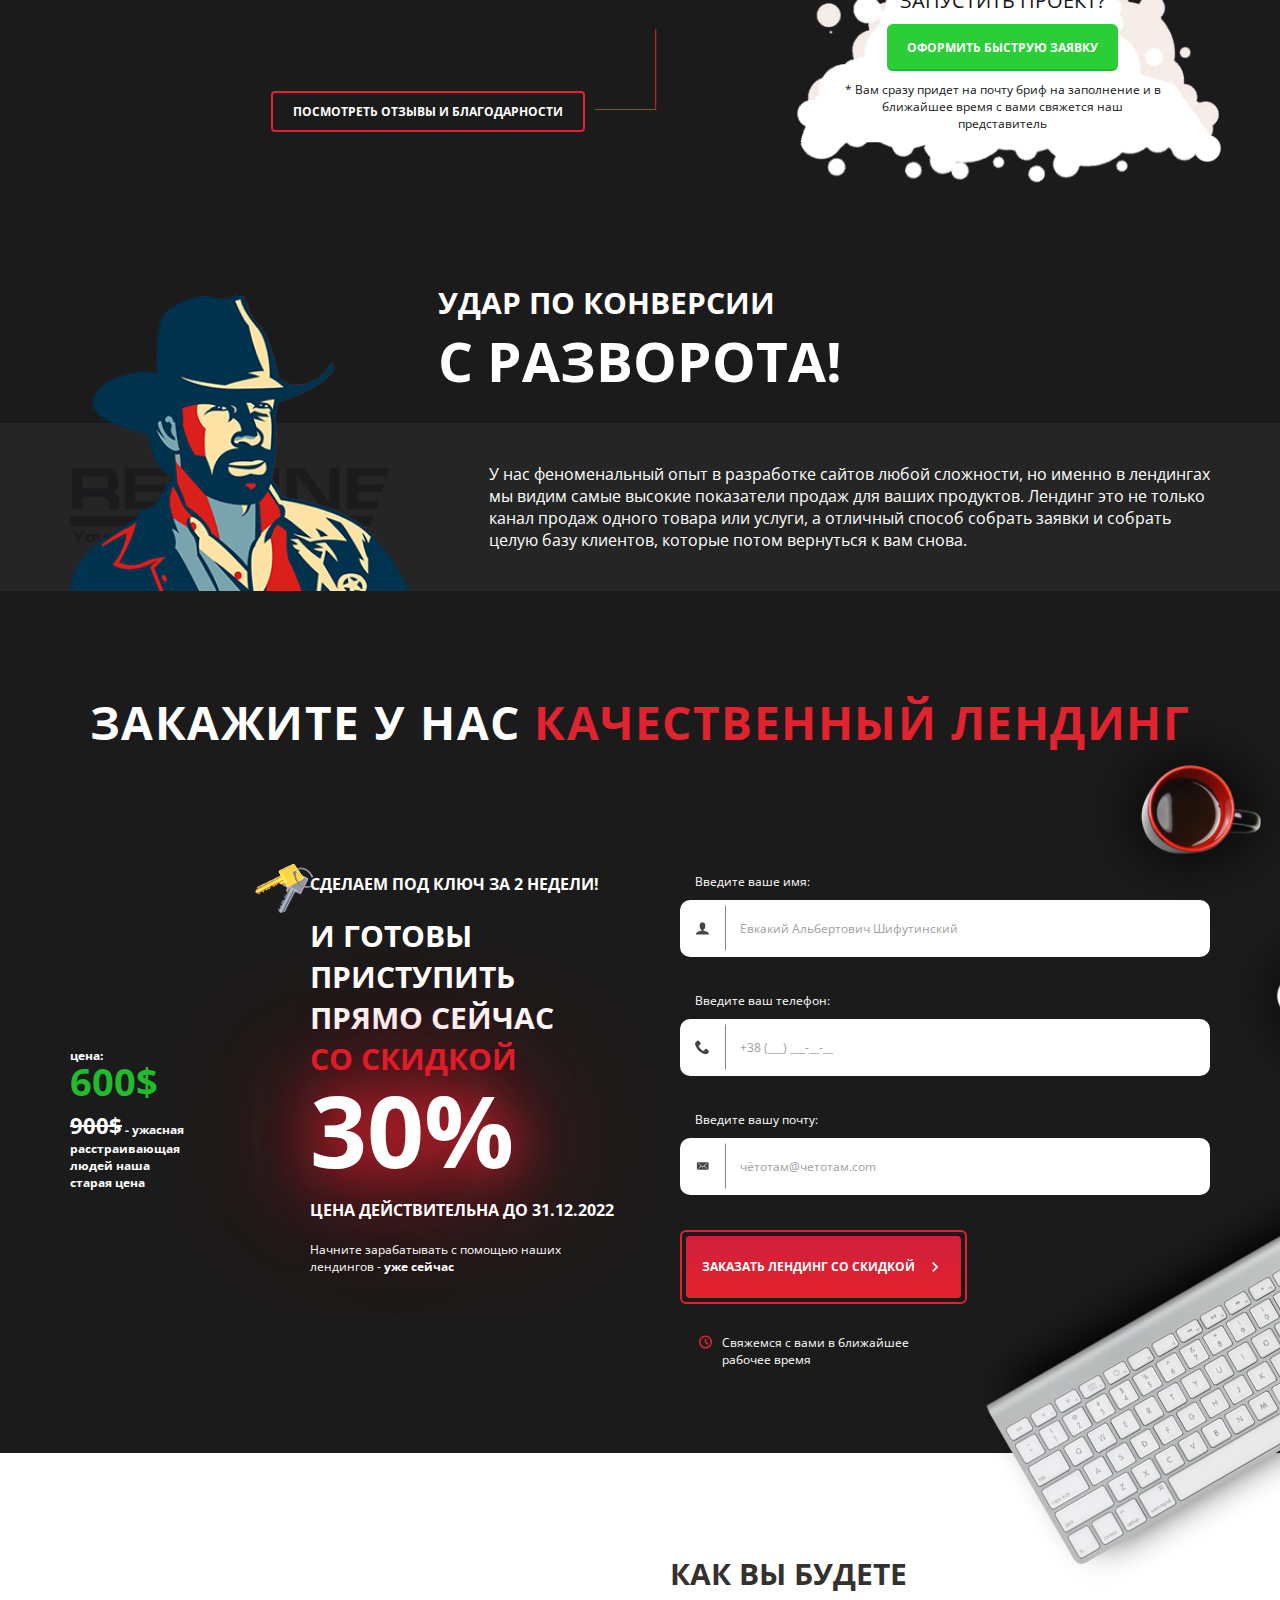
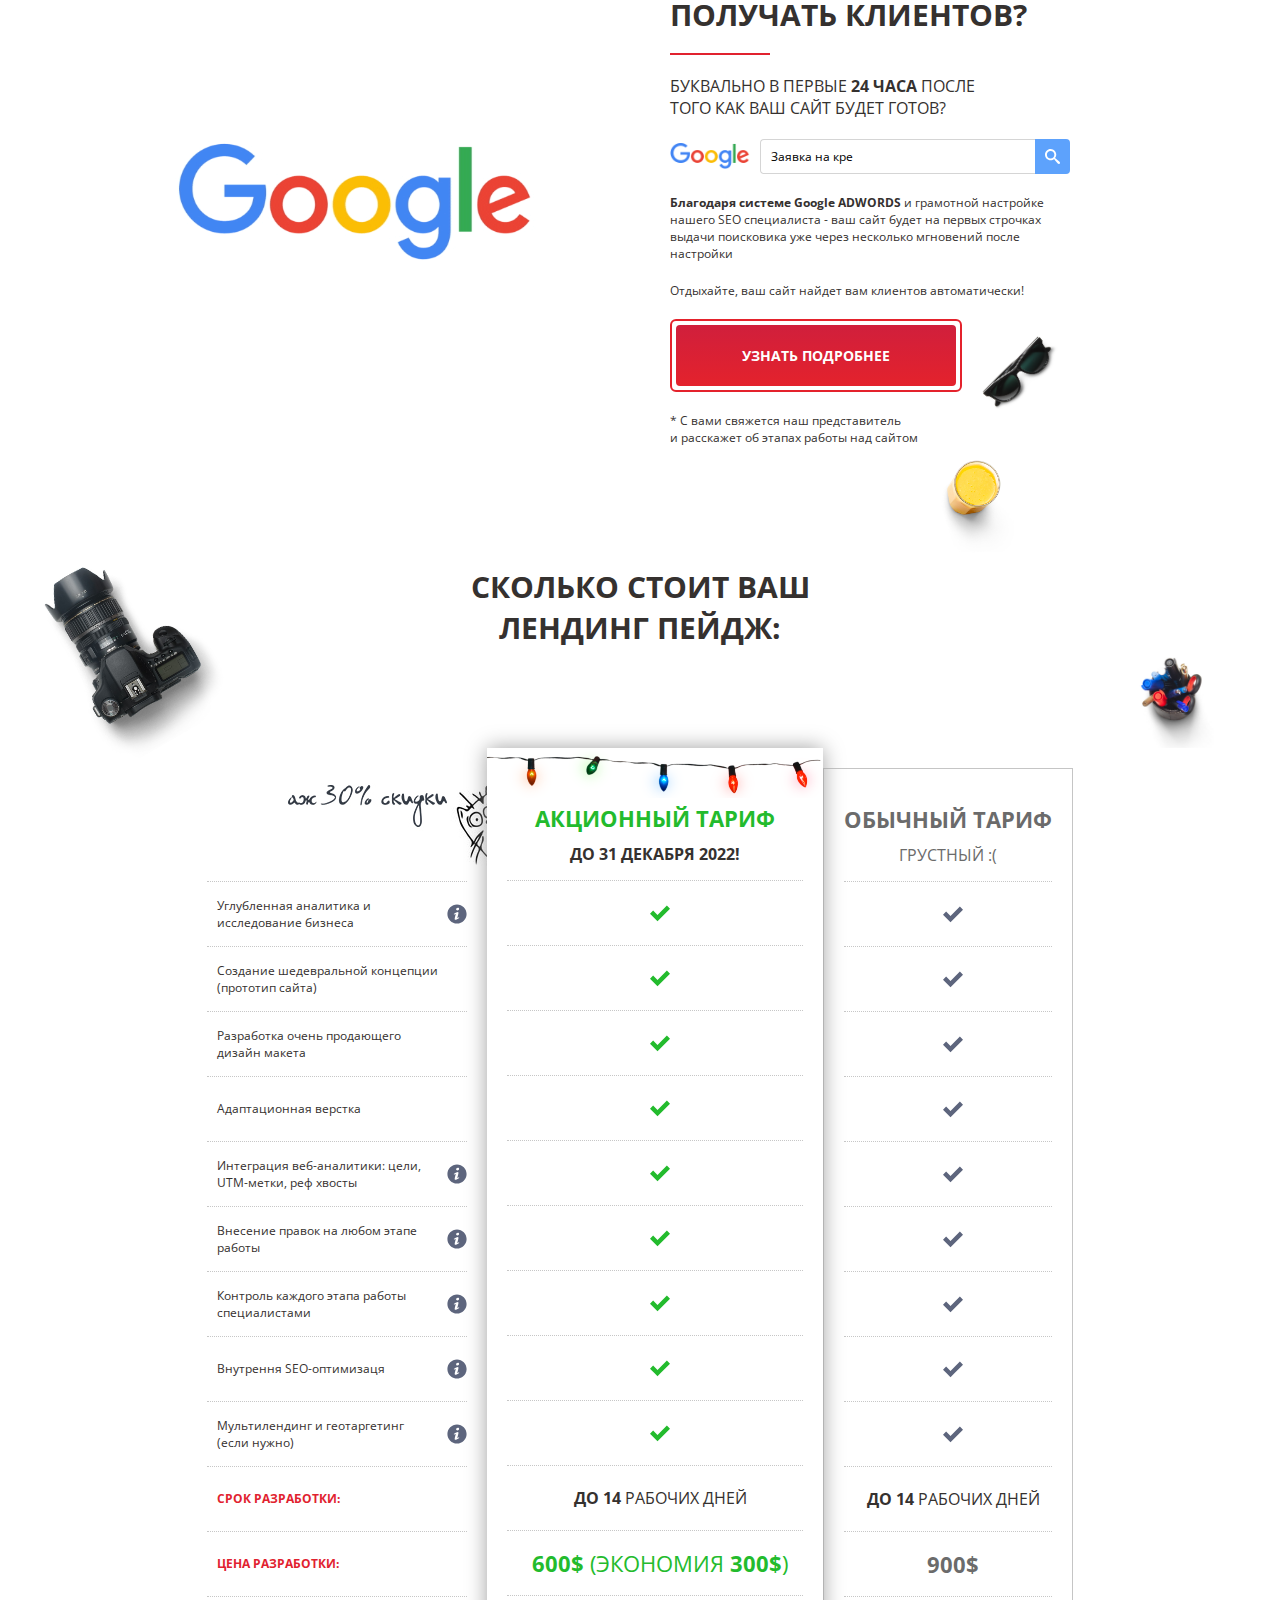
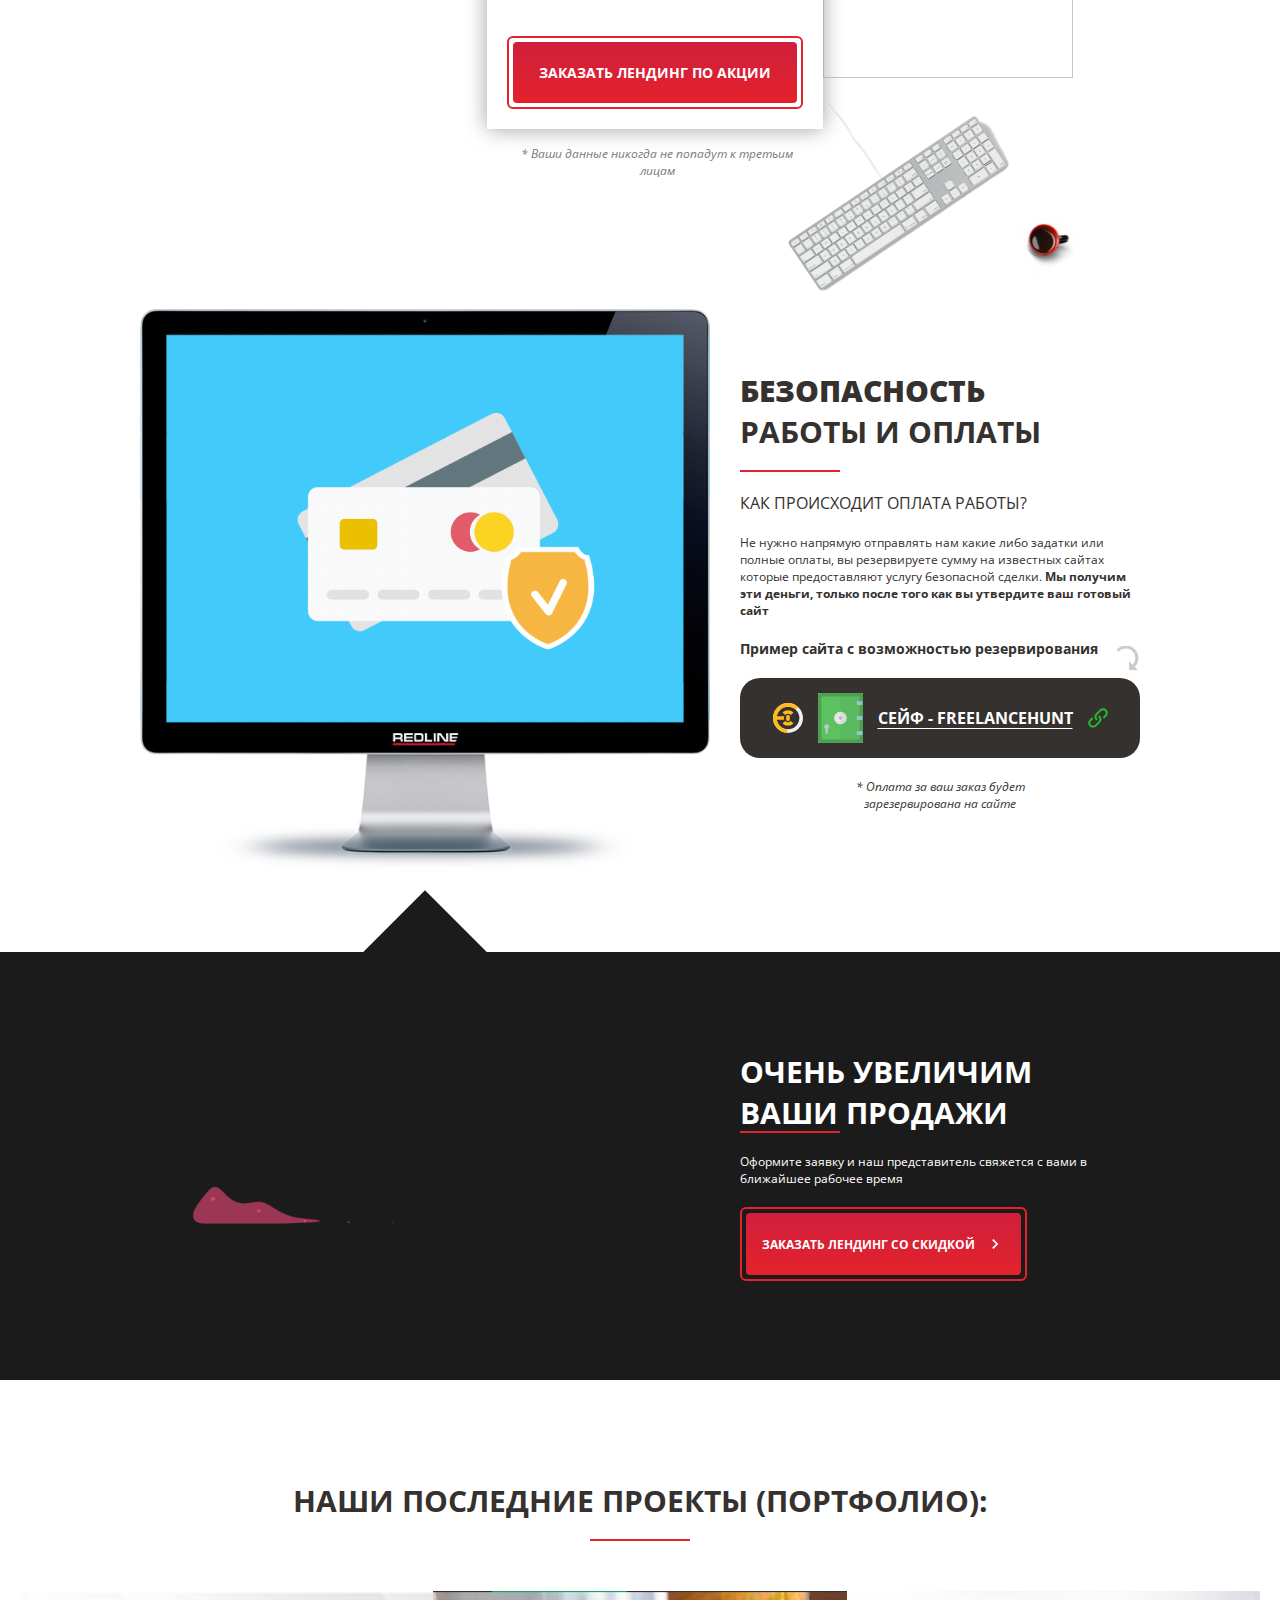
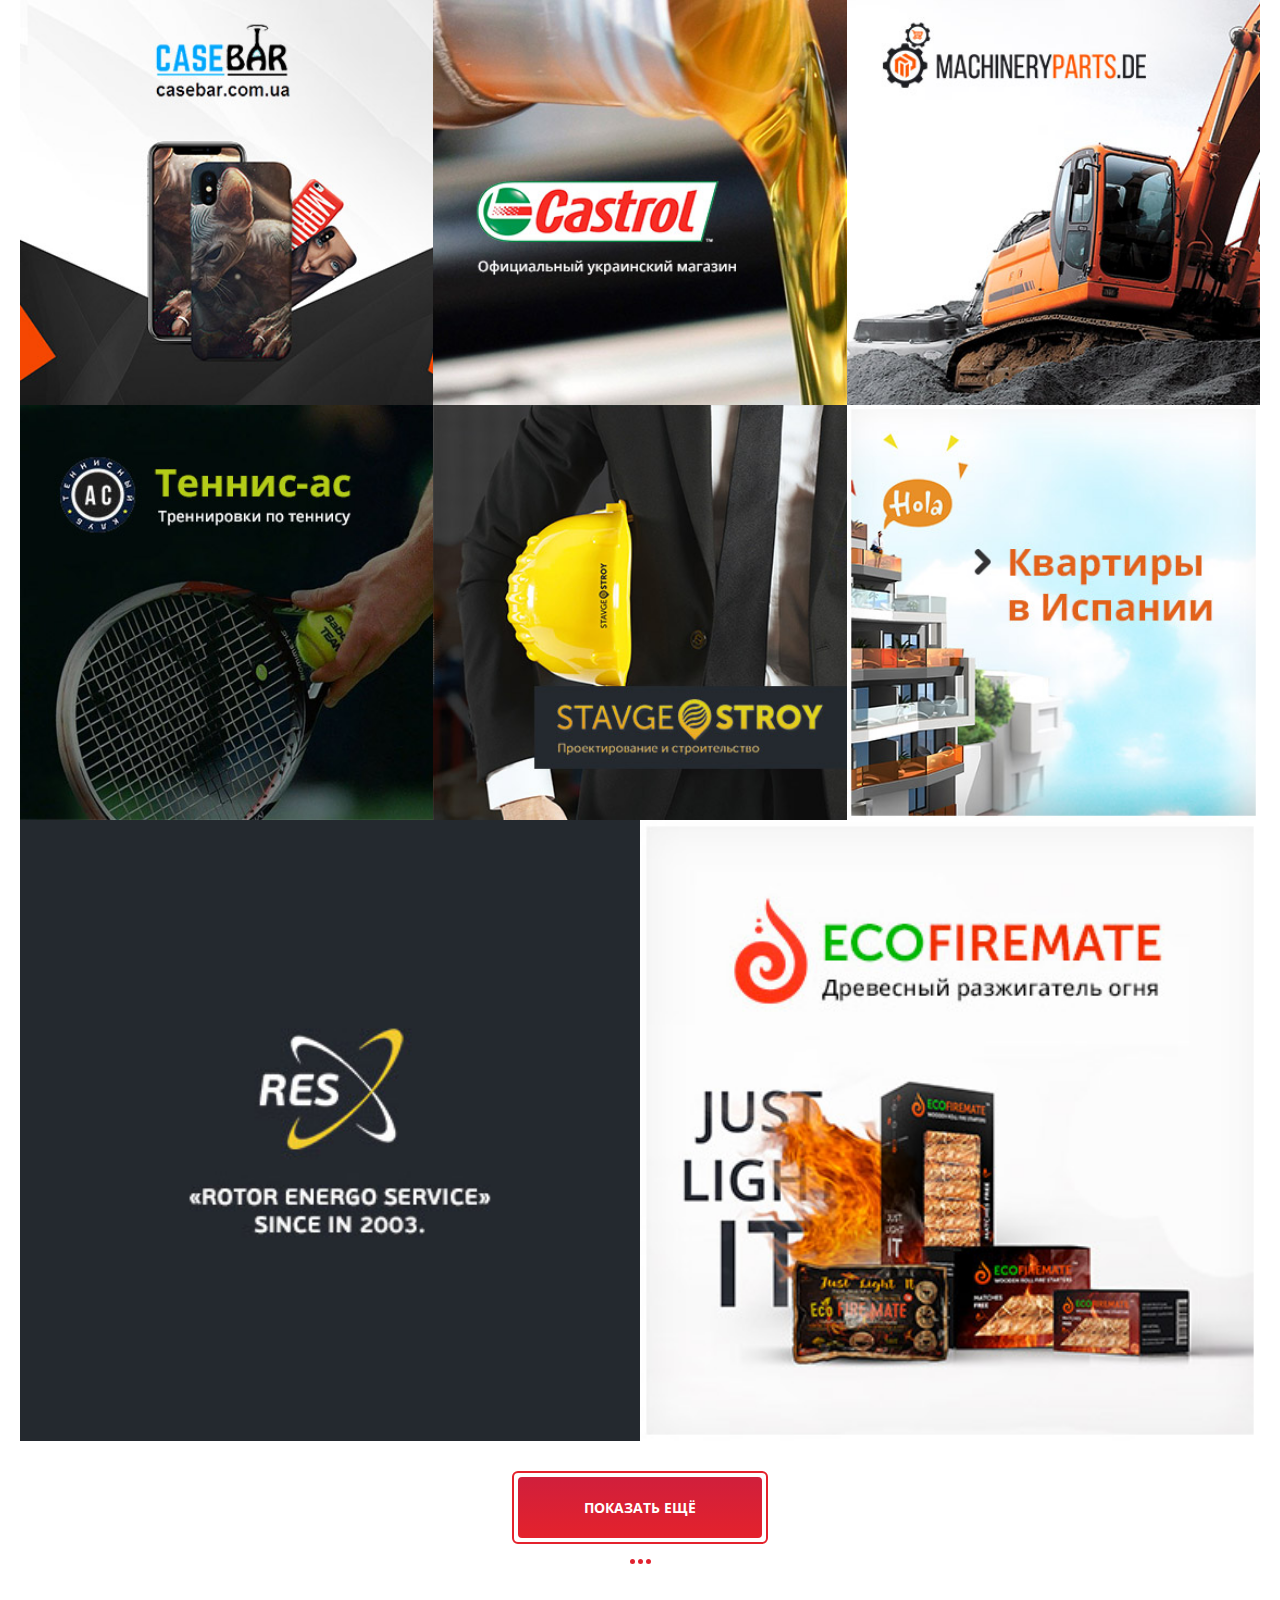
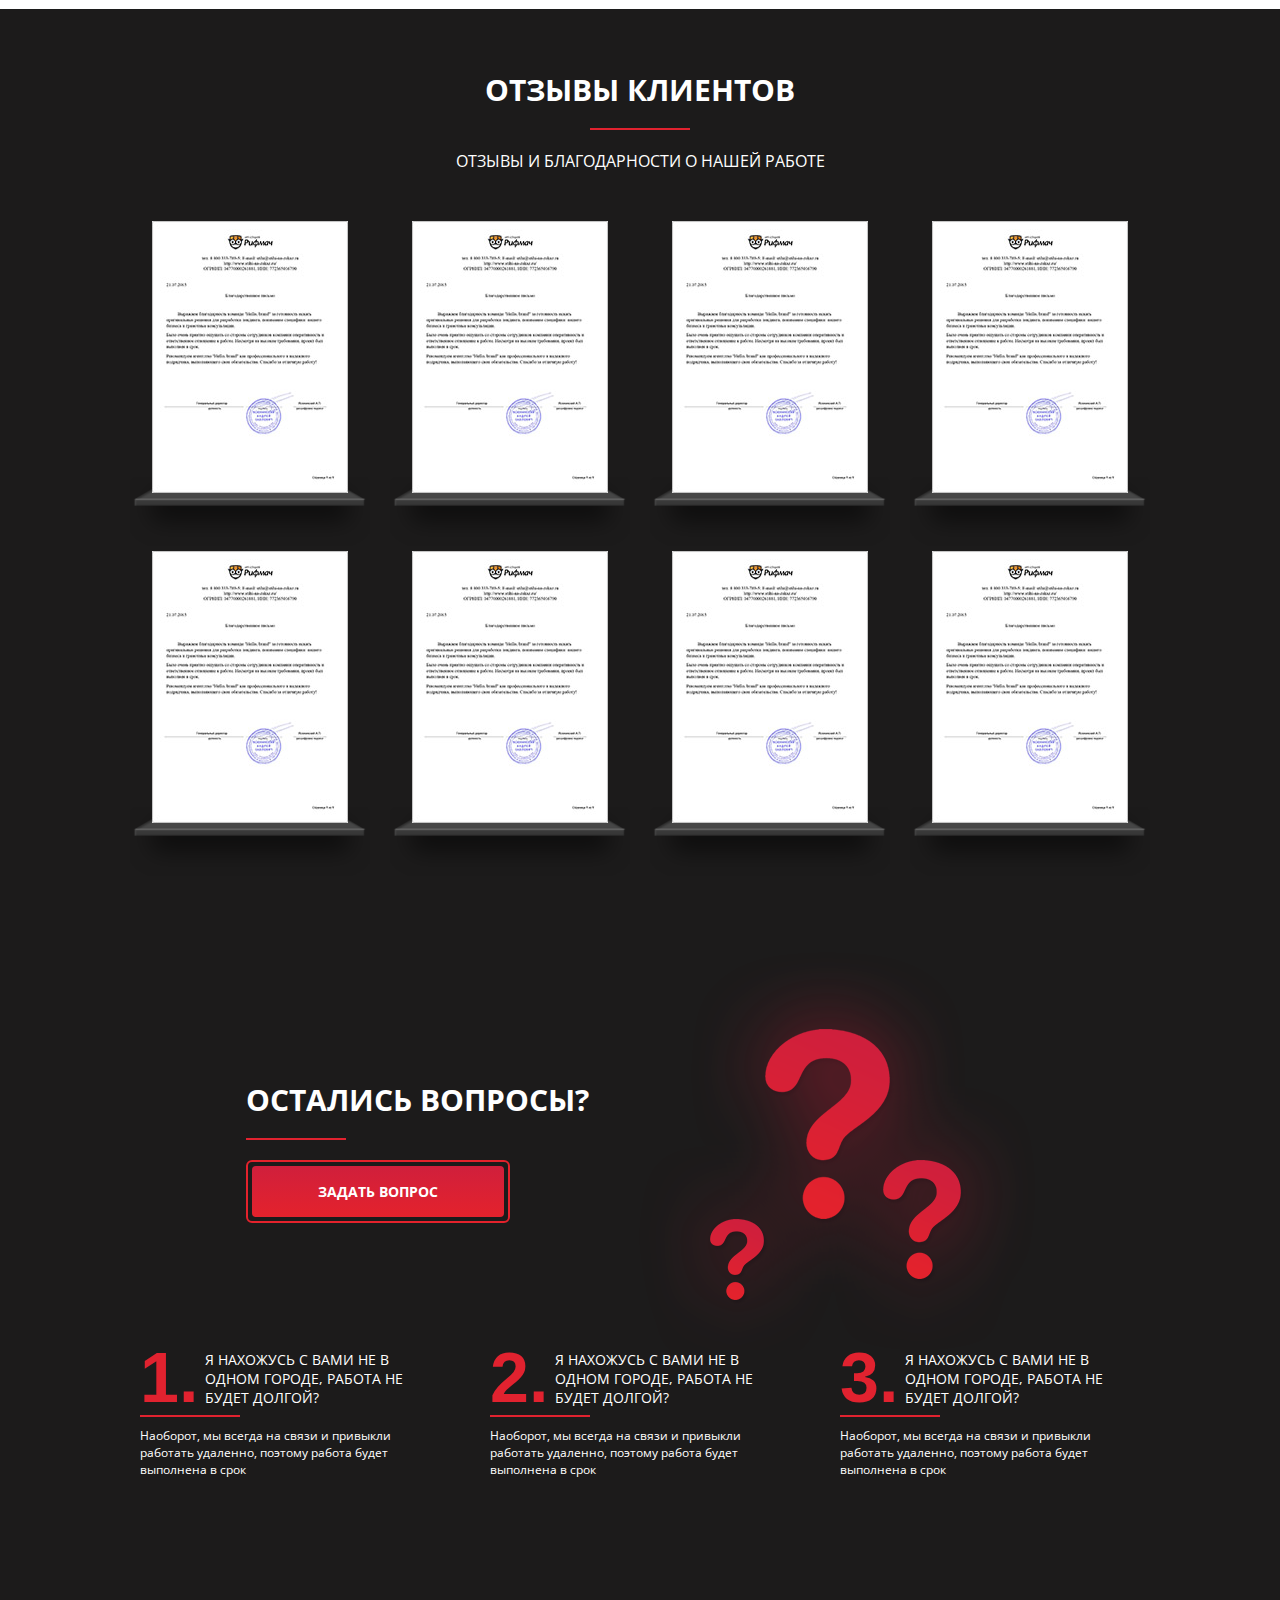
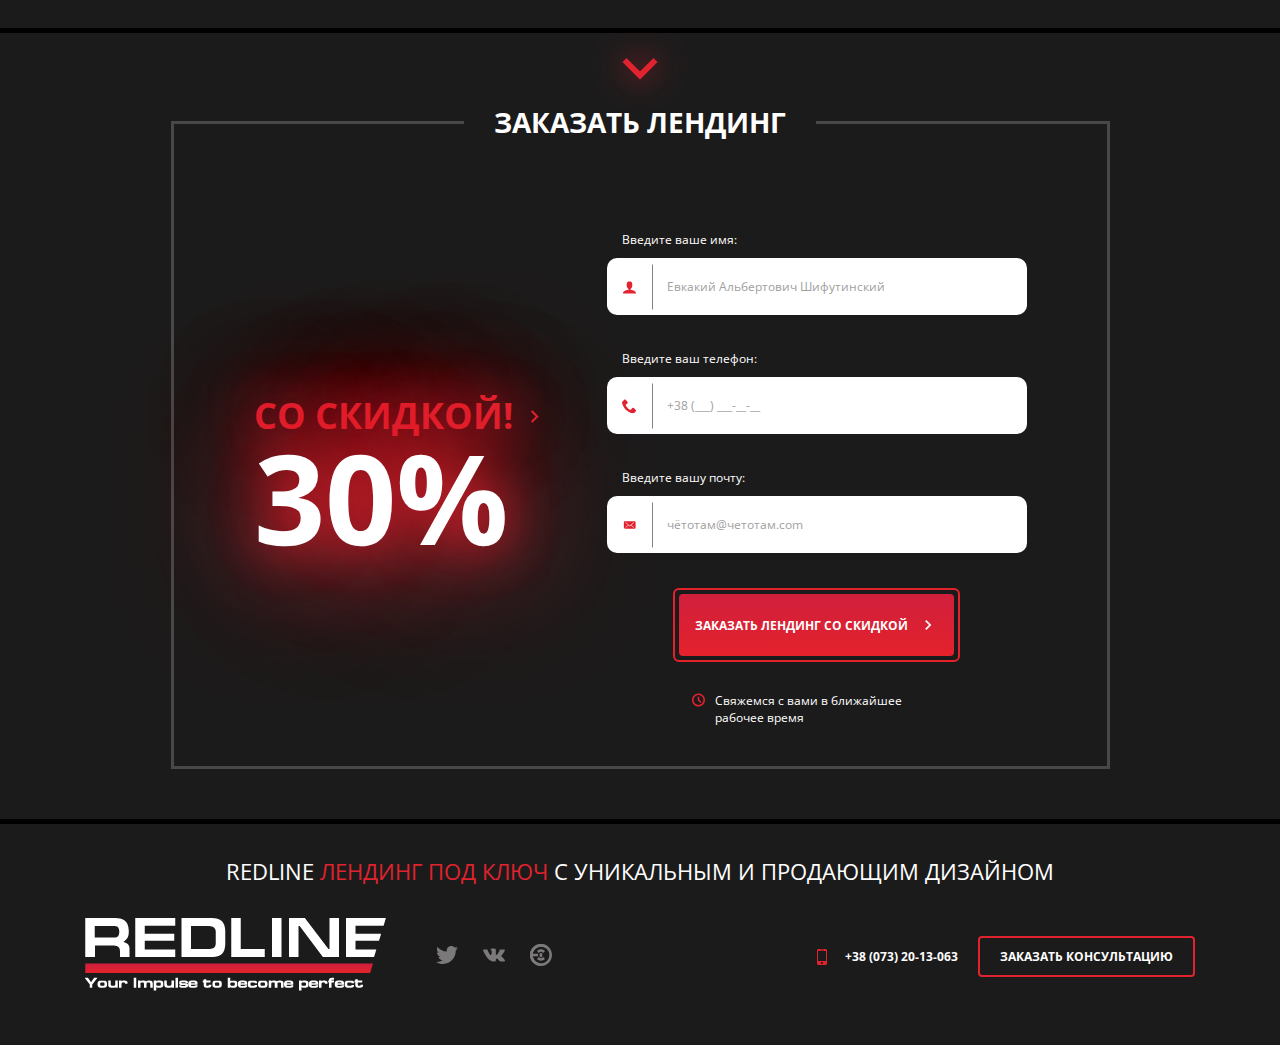
==== commit 0f428741: "Add files via upload" ====
--- a/index.html
+++ b/index.html
@@ -27,25 +27,25 @@
           <div class="menu__body">
             <ul class="menu__list">
               <li class="menu__item">
-                <a class="menu__link" href="#">О нас</a>
+                <a class="menu__link" href="#about">О нас</a>
               </li>
               <li class="menu__item">
-                <a class="menu__link" href="#">SEO</a>
+                <a class="menu__link" href="#clients">SEO</a>
               </li>
               <li class="menu__item">
-                <a class="menu__link" href="#">Безопасность</a>
+                <a class="menu__link" href="#pricing">Цены</a>
               </li>
               <li class="menu__item">
-                <a class="menu__link" href="#">Цены</a>
+                <a class="menu__link" href="#secure">Безопасность</a>
               </li>
               <li class="menu__item">
-                <a class="menu__link" href="#">Портфлио</a>
+                <a class="menu__link" href="#projects">Портфлио</a>
               </li>
               <li class="menu__item">
-                <a class="menu__link" href="#">Отзывы</a>
+                <a class="menu__link" href="#reviews">Отзывы</a>
               </li>
               <li class="menu__item">
-                <a class="menu__link" href="#">Заказать лендинг</a>
+                <a class="menu__link" href="#land">Заказать лендинг</a>
               </li>
             </ul>
           </div>
@@ -177,7 +177,7 @@
         </figure>
       </section>
 
-      <section class="header__features container">
+      <section class="header__features container" id="about">
         <div class="features__head">
           <h2 class="title features__head-title">
             Почему именно<br />
@@ -330,14 +330,14 @@
       </div>
     </section>
 
-    <section class="clients">
+    <section class="clients" id="clients">
       <div class="clients__inner container">
         <div class="clients__image">
           <img class="image__google" src="./img/goggle.gif" alt="google" />
         </div>
 
         <div class="clients__find">
-          <h2 class="find__title">Как вы будете получать клиентов?</h2>
+          <h2 class="title__second find__title">Как вы будете получать клиентов?</h2>
 
           <p class="find__subtitle">Буквально в первые <b>24 часа</b> после<br />того как ваш сайт будет готов?</p>
 
@@ -369,7 +369,7 @@
       </div>
     </section>
 
-    <section class="pricing">
+    <section class="pricing" id="pricing">
       <h2 class="pricing__title">Сколько стоит ваш<br />лендинг пейдж:</h2>
       <div class="pricing__inner container">
         <img class="pricing__bg pricing__bg--pen-holder" src="./img/pen-holder.jpg" alt="" />
@@ -587,7 +587,7 @@
       </div>
     </section>
 
-    <section class="secure">
+    <section class="secure" id="secure">
       <div class="secure__inner container">
         <div class="secure__image">
           <img class="image__monitor" src="./img/monitor.png" alt="monitor" />
@@ -595,7 +595,7 @@
         </div>
 
         <div class="secure__safe">
-          <h2 class="safe__title"><b>Безопасность</b> <br />работы и оплаты</h2>
+          <h2 class="title__second safe__title"><b>Безопасность</b> <br />работы и оплаты</h2>
 
           <p class="safe__subtitle">Как происходит оплата работы?</p>
 
@@ -633,7 +633,7 @@
         </div>
 
         <div class="chart__content">
-          <h2 class="content__title">Очень увеличим ваши продажи</h2>
+          <h2 class="title__second content__title">Очень увеличим ваши продажи</h2>
 
           <p>Оформите заявку и наш представитель свяжется с вами в ближайшее рабочее время</p>
 
@@ -646,8 +646,9 @@
         </div>
       </div>
     </section>
-    <section class="projects">
-      <h2 class="projects__title container">Наши последние проекты (портфолио):</h2>
+
+    <section class="projects" id="projects">
+      <h2 class="title__second projects__title container">Наши последние проекты (портфолио):</h2>
       <ul class="project__list">
         <li class="project__item">
           <img class="project__item-img" src="./img/projects/1.jpg" alt="project-image" />
@@ -754,8 +755,9 @@
         <li class="picker__circle"></li>
       </ul>
     </section>
-    <section class="reviews container">
-      <h2 class="reviews__title">Отзывы клиентов</h2>
+
+    <section class="reviews container" id="reviews">
+      <h2 class="title__second reviews__title">Отзывы клиентов</h2>
       <p class="reviews__subtitle">Отзывы и благодарности о нашей работе</p>
       <ul class="reviews__list">
         <li class="reviews__item">
@@ -784,5 +786,161 @@
         </li>
       </ul>
     </section>
+
+    <section class="questions container">
+      <div class="questions__block">
+        <div class="questions__block-content">
+          <h2 class="title__second questions__title">Остались вопросы?</h2>
+          <button class="button__prime questions__btn">Задать вопрос</button>
+        </div>
+        <div class="questions__block-image">
+          <img src="./img/questions1.png" alt="questions" />
+        </div>
+      </div>
+      <ul class="questions__list">
+        <li class="questions__item">
+          <h3 class="title__second questions__item-title">
+            Я нахожусь с вами не в одном городе, работа не будет долгой?
+          </h3>
+          <p class="questions__item-text">
+            Наоборот, мы всегда на связи и привыкли работать удаленно, поэтому работа будет выполнена в срок
+          </p>
+        </li>
+        <li class="questions__item">
+          <h3 class="title__second questions__item-title">
+            Я нахожусь с вами не в одном городе, работа не будет долгой?
+          </h3>
+          <p class="questions__item-text">
+            Наоборот, мы всегда на связи и привыкли работать удаленно, поэтому работа будет выполнена в срок
+          </p>
+        </li>
+        <li class="questions__item">
+          <h3 class="title__second questions__item-title">
+            Я нахожусь с вами не в одном городе, работа не будет долгой?
+          </h3>
+          <p class="questions__item-text">
+            Наоборот, мы всегда на связи и привыкли работать удаленно, поэтому работа будет выполнена в срок
+          </p>
+        </li>
+      </ul>
+    </section>
+
+    <section class="land" id="land">
+      <svg class="land__icon">
+        <use xlink:href="img/icons/sprite.svg#icon-arrow-right"></use>
+      </svg>
+
+      <fieldset class="land__content">
+        <legend class="land__content-title">Заказать лендинг</legend>
+
+        <p class="land__discount">
+          <span class="accent"
+            >Со скидкой!
+            <svg class="land__discount__icon">
+              <use xlink:href="img/icons/sprite.svg#icon-arrow-right"></use>
+            </svg>
+          </span>
+          30%
+        </p>
+
+        <form class="land__form" action="#" method="POST">
+          <p>Введите ваше имя:</p>
+          <div class="form__group">
+            <label class="form__label" for="name">
+              <svg class="form__icon">
+                <use xlink:href="img/icons/sprite.svg#icon-user"></use>
+              </svg>
+            </label>
+            <input class="form__input" type="text" id="name" required placeholder="Евкакий Альбертович Шифутинский" />
+          </div>
+          <p>Введите ваш телефон:</p>
+          <div class="form__group">
+            <label class="form__label" for="phone">
+              <svg class="form__icon">
+                <use xlink:href="img/icons/sprite.svg#icon-phone"></use>
+              </svg>
+            </label>
+            <input class="form__input" type="tel" id="phone" required placeholder="+38 (___) ___-__-__" />
+          </div>
+          <p>Введите вашу почту:</p>
+          <div class="form__group">
+            <label class="form__label" for="email">
+              <svg class="form__icon">
+                <use xlink:href="img/icons/sprite.svg#icon-mail"></use>
+              </svg>
+            </label>
+            <input class="form__input" type="email" id="email" required placeholder="чётотам@четотам.com" />
+          </div>
+          <div class="form__group-button">
+            <button class="button__prime form__button" type="submit">
+              Заказать лендинг со скидкой
+              <svg class="order--btn-icon">
+                <use xlink:href="img/icons/sprite.svg#icon-arrow-right"></use>
+              </svg>
+            </button>
+            <span class="form__button-text">
+              <svg class="form__button-text--icon">
+                <use xlink:href="img/icons/sprite.svg#icon-clock"></use>
+              </svg>
+              Свяжемся с вами в ближайшее рабочее время
+            </span>
+          </div>
+        </form>
+      </fieldset>
+    </section>
+
+    <footer class="footer container">
+      <p class="footer__text">Redline <span class="accent">Лендинг под ключ</span> с уникальным и продающим дизайном</p>
+      <div class="footer__inner container">
+        <a class="footer__logo" href="#">
+          <img class="logo__large" src="./img/logo-2.png" alt="logo" />
+        </a>
+
+        <ul class="footer-social__list">
+          <li class="footer-social__item">
+            <a class="footer-social__link" href="#">
+              <svg class="icon" xmlns="http://www.w3.org/2000/svg" viewBox="0 0 24 24">
+                <path
+                  d="M24 4.557c-.883.392-1.832.656-2.828.775 1.017-.609 1.798-1.574 2.165-2.724-.951.564-2.005.974-3.127 1.195-.897-.957-2.178-1.555-3.594-1.555-3.179 0-5.515 2.966-4.797 6.045-4.091-.205-7.719-2.165-10.148-5.144-1.29 2.213-.669 5.108 1.523 6.574-.806-.026-1.566-.247-2.229-.616-.054 2.281 1.581 4.415 3.949 4.89-.693.188-1.452.232-2.224.084.626 1.956 2.444 3.379 4.6 3.419-2.07 1.623-4.678 2.348-7.29 2.04 2.179 1.397 4.768 2.212 7.548 2.212 9.142 0 14.307-7.721 13.995-14.646.962-.695 1.797-1.562 2.457-2.549z"
+                />
+              </svg>
+            </a>
+          </li>
+          <li class="footer-social__item">
+            <a class="social__link" href="#">
+              <svg class="icon" xmlns="http://www.w3.org/2000/svg" viewBox="0 0 24 24">
+                <path
+                  d="M13.162 18.994c.609 0 .858-.406.851-.915-.031-1.917.714-2.949 2.059-1.604 1.488 1.488 1.796 2.519 3.603 2.519h3.2c.808 0 1.126-.26 1.126-.668 0-.863-1.421-2.386-2.625-3.504-1.686-1.565-1.765-1.602-.313-3.486 1.801-2.339 4.157-5.336 2.073-5.336h-3.981c-.772 0-.828.435-1.103 1.083-.995 2.347-2.886 5.387-3.604 4.922-.751-.485-.407-2.406-.35-5.261.015-.754.011-1.271-1.141-1.539-.629-.145-1.241-.205-1.809-.205-2.273 0-3.841.953-2.95 1.119 1.571.293 1.42 3.692 1.054 5.16-.638 2.556-3.036-2.024-4.035-4.305-.241-.548-.315-.974-1.175-.974h-3.255c-.492 0-.787.16-.787.516 0 .602 2.96 6.72 5.786 9.77 2.756 2.975 5.48 2.708 7.376 2.708z"
+                />
+              </svg>
+            </a>
+          </li>
+          <li class="footer-social__item">
+            <a class="social__link" href="#">
+              <svg class="icon" xmlns="http://www.w3.org/2000/svg" viewBox="0 0 40 40">
+                <path
+                  d="M20 0C8.963 0 0 8.963 0 20s8.963 20 20 20 20-8.963 20-20S31.037 0 20 0zm0 35.111C11.63 35.111 4.815 28.37 4.815 20A15.21 15.21 0 0 1 20 4.815 15.21 15.21 0 0 1 35.185 20C35.111 28.37 28.37 35.111 20 35.111z"
+                />
+                <path
+                  d="M17.556 22.889c1.407 1.259 3.481 1.259 4.815 0v-5.778c-1.407-1.259-3.482-1.259-4.815 0v5.778zm2.445-13.185c-2.741 0-5.333 1.111-7.259 3.037l3.407 3.407a5.41 5.41 0 0 1 7.704 0l3.407-3.407c-1.926-1.926-4.518-3.037-7.259-3.037z"
+                />
+                <path
+                  d="M23.852 23.852a5.41 5.41 0 0 1-7.704 0l-3.407 3.407c4 4 10.519 4 14.519 0l-3.407-3.407zM19.996 40c.148-2.37-1.259-4.519-3.556-5.259-5.926-1.482-10.37-6.296-11.333-12.296h10.074c-.815-1.556-.815-3.333 0-4.815H5.107c1.334-8.297 9.037-13.852 17.26-12.593a14.83 14.83 0 0 1 5.481 2c2.074 1.259 4.815.741 6.296-1.185-7.778-7.778-20.444-7.778-28.296 0s-7.852 20.444 0 28.296C9.626 37.852 14.663 40 19.996 40z"
+                />
+              </svg>
+            </a>
+          </li>
+        </ul>
+        <div class="footer-callback">
+          <div class="footer-callback__number">
+            <svg class="icon callback__number--icon-mobile">
+              <use xlink:href="img/icons/sprite.svg#icon-mobile"></use>
+            </svg>
+            <a class="callback__number-phone" href="tel:+30732013063">+38 (073) 20-13-063</a>
+          </div>
+          <button class="button__alt">Заказать консультацию</button>
+        </div>
+      </div>
+    </footer>
   </body>
 </html>
--- a/css/style.css
+++ b/css/style.css
@@ -7,6 +7,11 @@
 html {
   box-sizing: border-box;
   overflow-x: hidden;
+  scroll-behavior: smooth;
+}
+
+html.lock {
+  overflow: hidden;
 }
 
 *,
@@ -71,9 +76,12 @@
 /* =======/ MENU /======= */
 
 .menu {
+  position: fixed;
+  width: 100%;
   background: #242529;
   box-shadow: 0 0 20px #151515;
   margin-bottom: 35px;
+  z-index: 99;
 }
 
 .menu__inner {
@@ -85,6 +93,7 @@
 .logo {
   width: 100px;
   flex-shrink: 0;
+  z-index: 100;
 }
 
 .menu__list {
@@ -152,7 +161,7 @@
   width: 30px;
   height: 18px;
   position: relative;
-  z-index: 5;
+  z-index: 100;
   cursor: pointer;
   flex-shrink: 0;
 }
@@ -191,6 +200,10 @@
 }
 
 /* =======/ HEADER BOTTOM /======= */
+
+.header__socials {
+  padding-top: 100px;
+}
 
 .social__list {
   list-style: none;
@@ -488,7 +501,7 @@
 }
 
 .button__prime:hover:after {
-  inset: 0;
+  inset: -2px;
   animation: pulse 1s ease-in-out 0.2s;
 }
 
@@ -509,6 +522,7 @@
   height: 50px;
   transform: translate(-100%, 80%) rotate(-15deg);
   z-index: -1;
+  pointer-events: none;
 }
 
 .order__text {
@@ -848,10 +862,7 @@
 .form__group {
   margin-bottom: 35px;
   position: relative;
-}
-
-.form__group:last-child {
-  margin-bottom: 60px;
+  width: 100%;
 }
 
 .form__label {
@@ -885,7 +896,6 @@
 }
 
 .form__group-button {
-  margin-top: 50px;
   display: grid;
   gap: 30px;
   justify-content: start;
@@ -948,21 +958,14 @@
   position: relative;
 }
 
-.find__title,
-.safe__title,
-.content__title,
-.projects__title,
-.reviews__title {
+.title__second {
   font-size: 30px;
   text-transform: uppercase;
   position: relative;
   padding-bottom: 20px;
 }
 
-.find__title::after,
-.safe__title::after,
-.projects__title::after,
-.reviews__title::after {
+.title__second::after {
   content: '';
   position: absolute;
   left: 0;
@@ -1432,7 +1435,7 @@
   height: 100%;
   display: grid;
   align-items: center;
-  background: rgba(53, 49, 47, 0.8);
+  background: rgba(0, 0, 0, 0.5);
   padding: 10%;
   transform: translateX(-100%);
   opacity: 0;
@@ -1545,6 +1548,184 @@
   z-index: -1;
 }
 
+/* =======/ QUESTIONS /======= */
+
+.questions {
+  display: grid;
+  justify-items: center;
+  padding-bottom: 150px;
+}
+
+.questions__block {
+  display: flex;
+  align-items: center;
+  justify-content: center;
+  gap: 50px;
+}
+
+.questions__block-content {
+  padding: 50px 0;
+}
+
+.questions__title {
+  margin-bottom: 20px;
+}
+
+.questions__btn {
+  padding: 20px 70px;
+}
+
+.questions__list {
+  list-style: none;
+  display: flex;
+  justify-content: center;
+  gap: 50px;
+  counter-reset: questions;
+}
+
+.questions__item {
+  max-width: 300px;
+  position: relative;
+}
+
+.questions__item::before {
+  counter-increment: questions;
+  content: counter(questions) '.';
+  position: absolute;
+  top: 0;
+  left: 0;
+  font-size: 70px;
+  line-height: 0.8;
+  font-weight: 700;
+  color: var(--accent-color);
+  font-family: Arial, Helvetica, sans-serif;
+}
+
+.questions__item-title {
+  font-size: 14px;
+  padding-left: 65px;
+  padding-bottom: 10px;
+  margin-bottom: 10px;
+  font-weight: normal;
+}
+
+/* =======/ LAND /======= */
+
+.land {
+  border-top: 5px solid #000;
+  border-bottom: 5px solid #000;
+  display: grid;
+  justify-items: center;
+  padding: 0 20px 50px;
+}
+
+.land__icon {
+  fill: var(--accent-color);
+  transform: rotate(90deg);
+  width: 70px;
+  height: 70px;
+  filter: drop-shadow(0px 0px 15px var(--accent-color));
+}
+
+.land__content {
+  display: flex;
+  align-items: center;
+  gap: 60px;
+  padding: 90px 80px 40px;
+  border: 3px solid rgba(255, 255, 255, 0.2);
+  flex-wrap: wrap;
+  justify-content: center;
+}
+
+.land__content-title {
+  margin: 0 auto;
+  padding: 0 30px;
+  font-size: 28px;
+  text-transform: uppercase;
+  font-weight: 700;
+  text-align: center;
+}
+
+.land__discount {
+  display: grid;
+  justify-content: center;
+  flex-shrink: 0;
+  font-size: 125px;
+  font-weight: 700;
+  text-transform: uppercase;
+  line-height: 1;
+
+  text-shadow: 0 0 50px var(--accent-color), 0 0 100px var(--accent-color), 0 0 150px var(--accent-color);
+}
+
+.land__discount .accent {
+  font-size: 36px;
+  font-weight: 700;
+}
+
+.land__discount__icon {
+  fill: var(--accent-color);
+  width: 25px;
+  height: 25px;
+}
+
+.land__form {
+  width: 420px;
+  display: grid;
+  justify-items: center;
+}
+
+.land__form p {
+  padding: 0 15px 10px;
+  justify-self: start;
+}
+
+.land__form .form__icon {
+  fill: var(--accent-color);
+}
+
+/* =======/ АЩЩЕУК /======= */
+
+.footer {
+  padding-bottom: 50px;
+}
+
+.footer__text {
+  font-size: 22px;
+  text-align: center;
+  text-transform: uppercase;
+  padding: 32px 0;
+}
+
+.footer__inner {
+  display: flex;
+  flex-wrap: wrap;
+  align-items: center;
+  justify-content: center;
+  gap: 50px;
+}
+
+.footer-social__list {
+  list-style: none;
+  display: flex;
+  gap: 25px;
+}
+
+.footer-callback {
+  display: flex;
+  gap: 20px;
+  align-items: center;
+  justify-content: center;
+  flex-wrap: wrap;
+  margin-left: auto;
+}
+
+.footer-callback__number {
+  display: flex;
+  align-items: center;
+  gap: 15px;
+}
+
 /* =======/ MEDIA /======= */
 
 /* =======================| 959 |======================= */
@@ -1555,7 +1736,6 @@
     width: 30px;
     height: 18px;
     position: relative;
-    z-index: 10;
     cursor: pointer;
   }
 
@@ -1569,7 +1749,7 @@
     display: flex;
     transition: all 0.3s;
     overflow: auto;
-    z-index: 1;
+    z-index: 99;
   }
 
   .menu__body.active {
@@ -1626,6 +1806,10 @@
   .price__sad {
     display: none;
   }
+
+  .footer-callback {
+    margin-left: 0;
+  }
 }
 
 /* =======================| 767 |======================= */
@@ -1706,6 +1890,10 @@
   .pricing__bg--camera {
     display: none;
   }
+
+  .questions__list {
+    flex-wrap: wrap;
+  }
 }
 
 /* =======================| 630 |======================= */
@@ -1726,6 +1914,15 @@
   .tooltip::after {
     transform: translateX(-90%);
   }
+
+  .land__content {
+    padding: 90px 0 40px;
+    border: none;
+  }
+
+  .land__form {
+    width: 100%;
+  }
 }
 
 /* =======================| 440 |======================= */
@@ -1777,4 +1974,12 @@
   .safe__link {
     font-size: 12px;
   }
-}
+
+  .questions__block {
+    flex-wrap: wrap;
+  }
+
+  .questions__block-content {
+    padding: 0;
+  }
+}
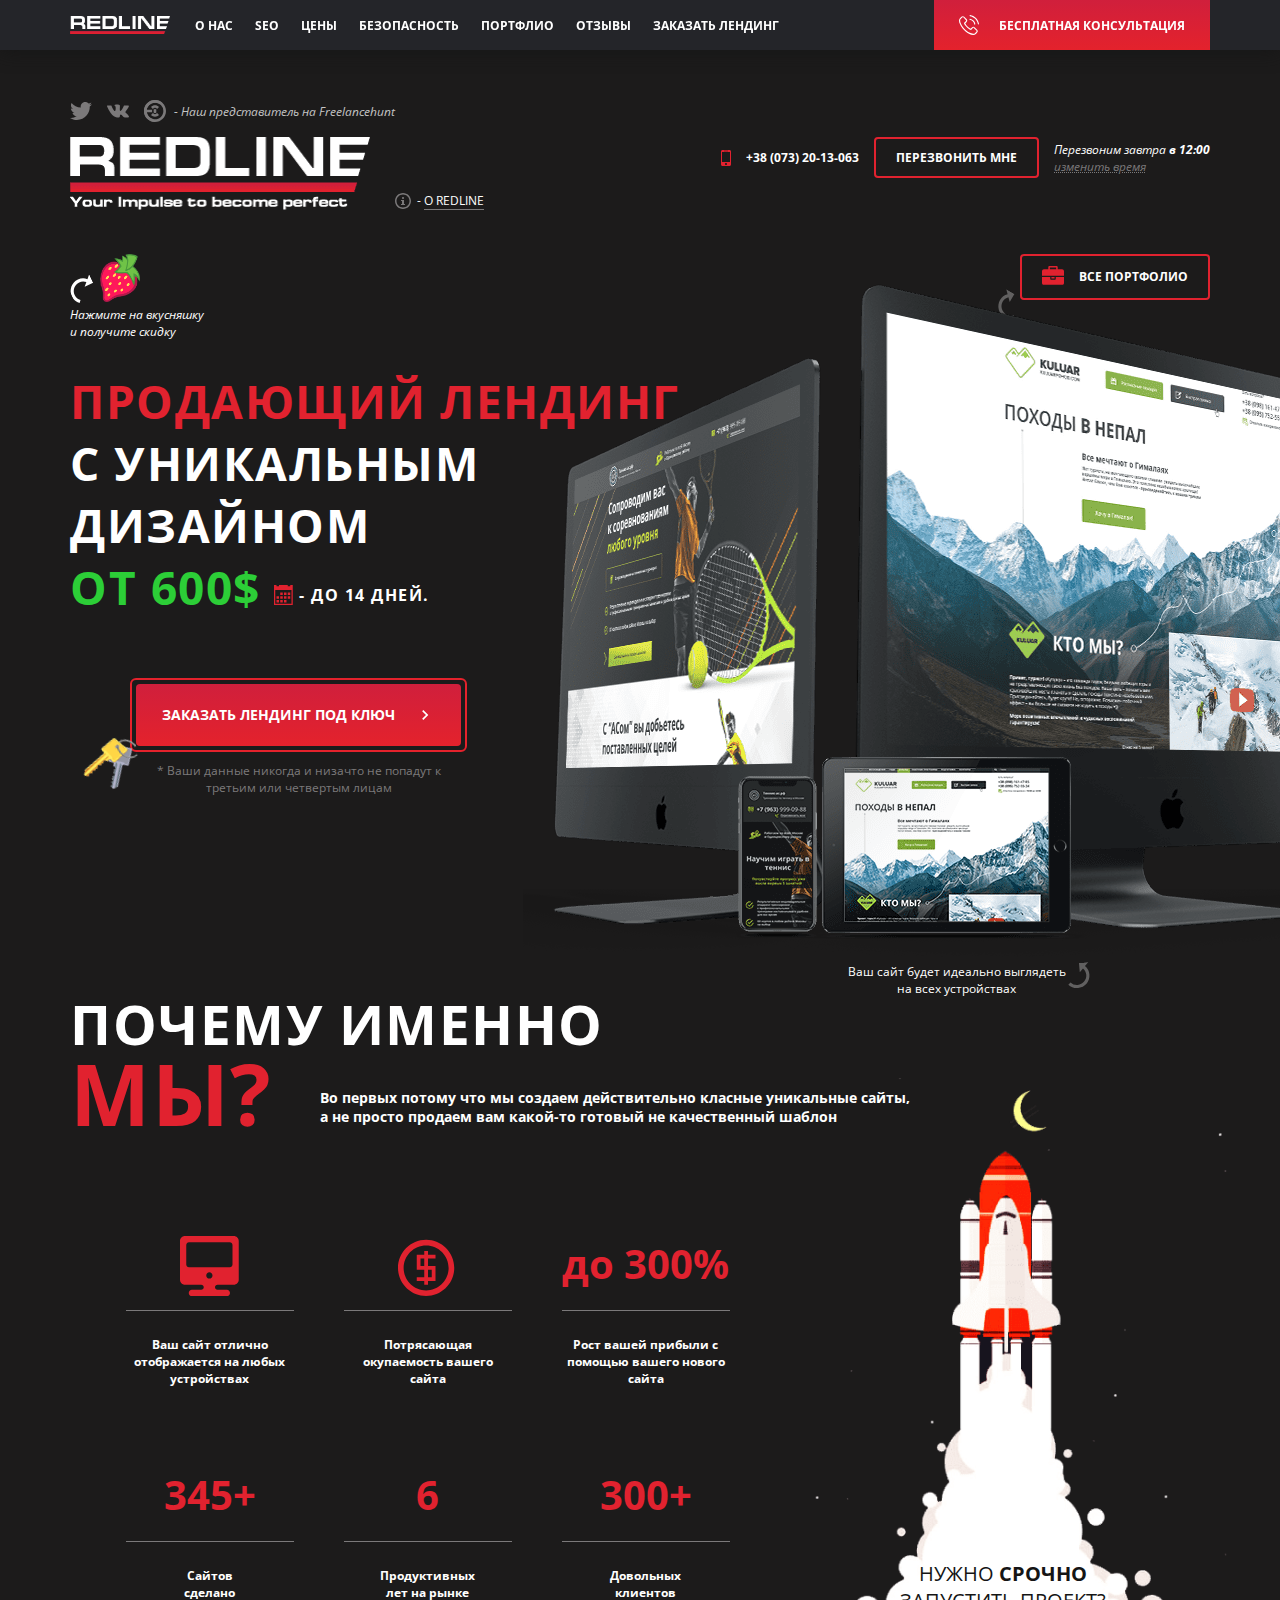
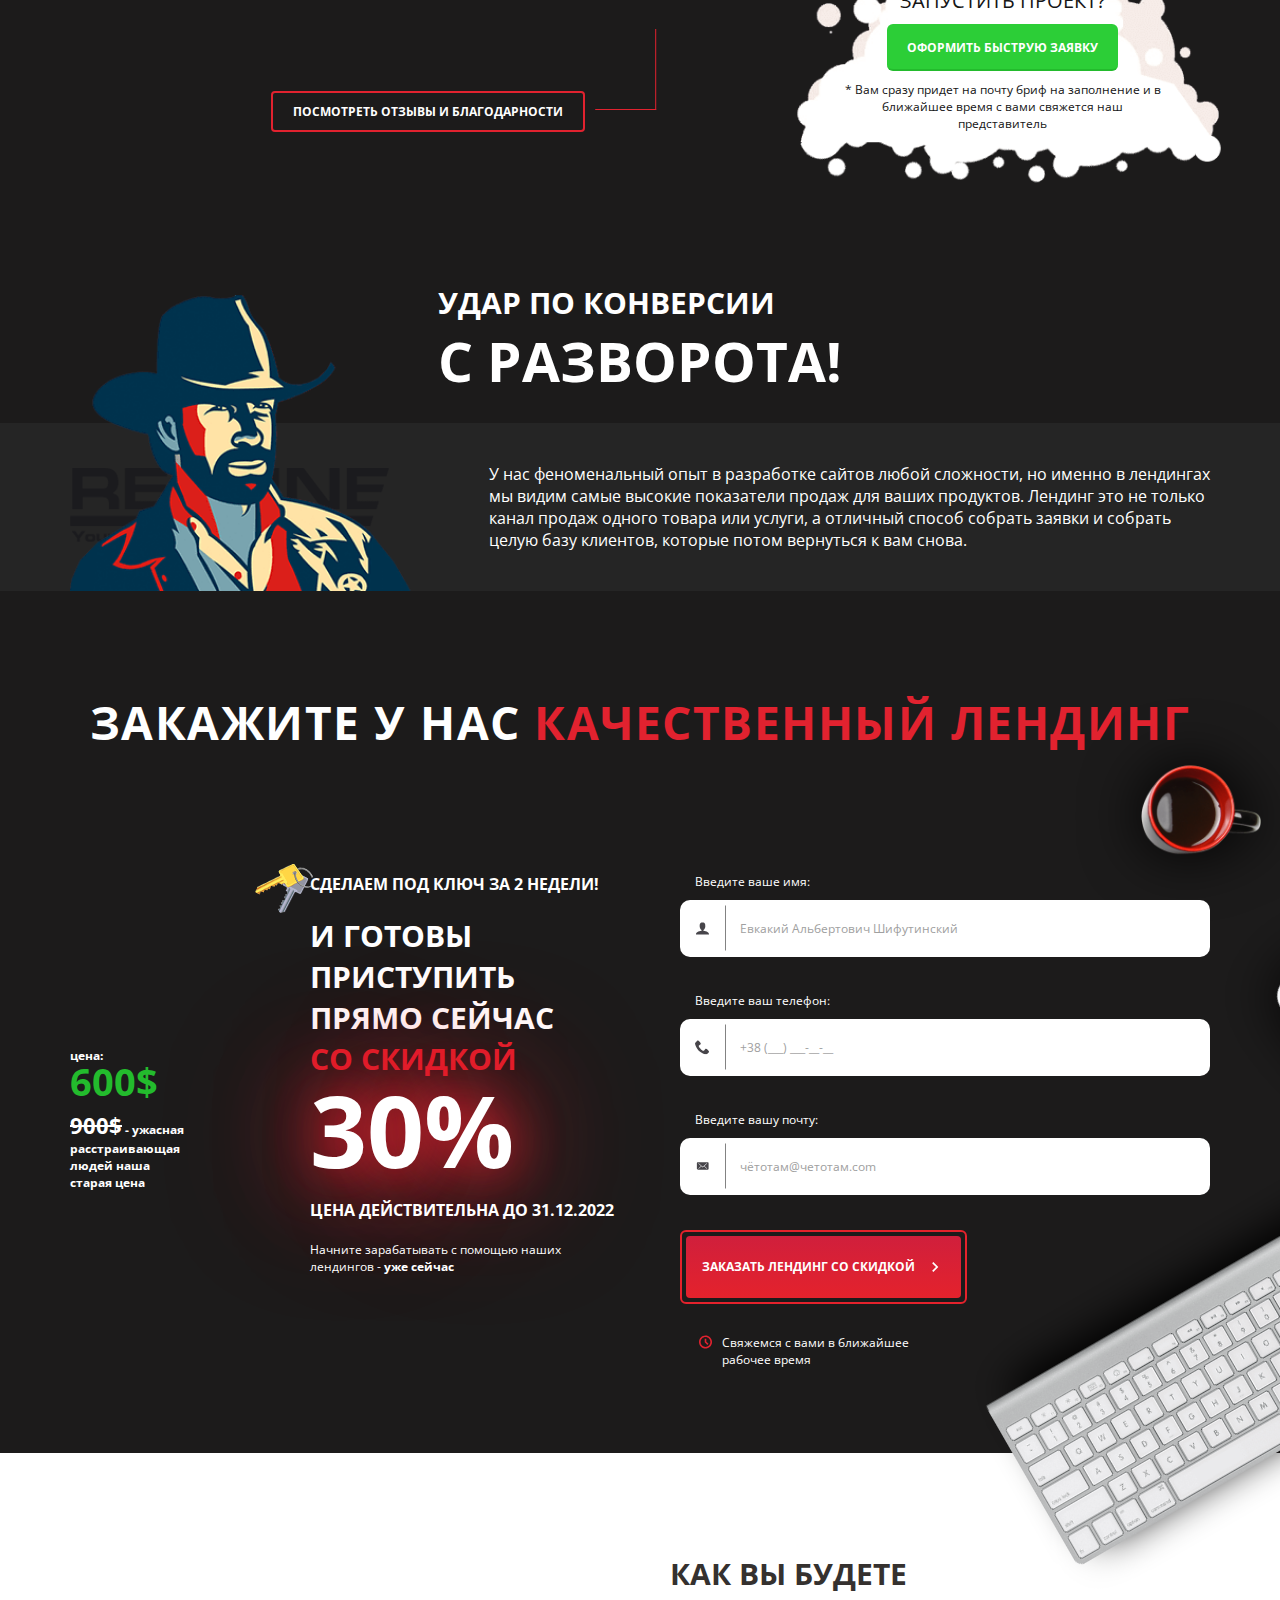
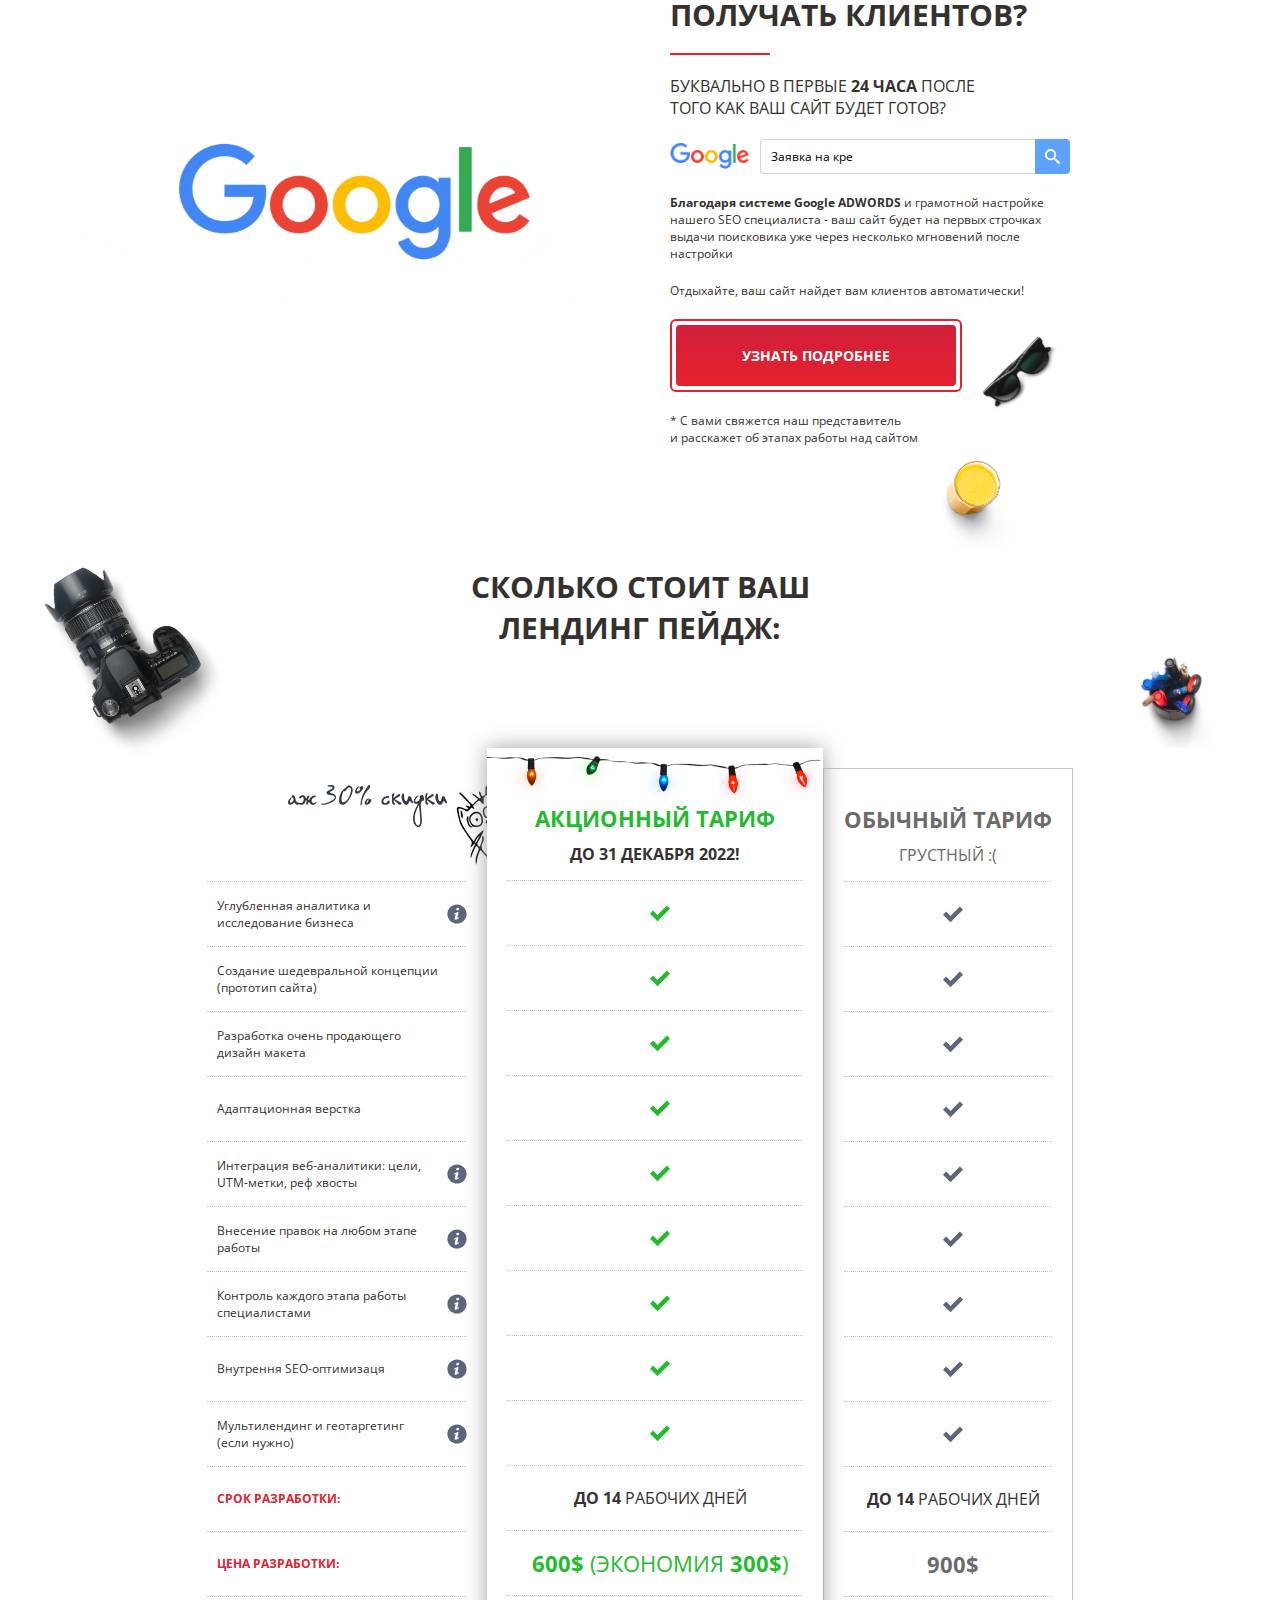
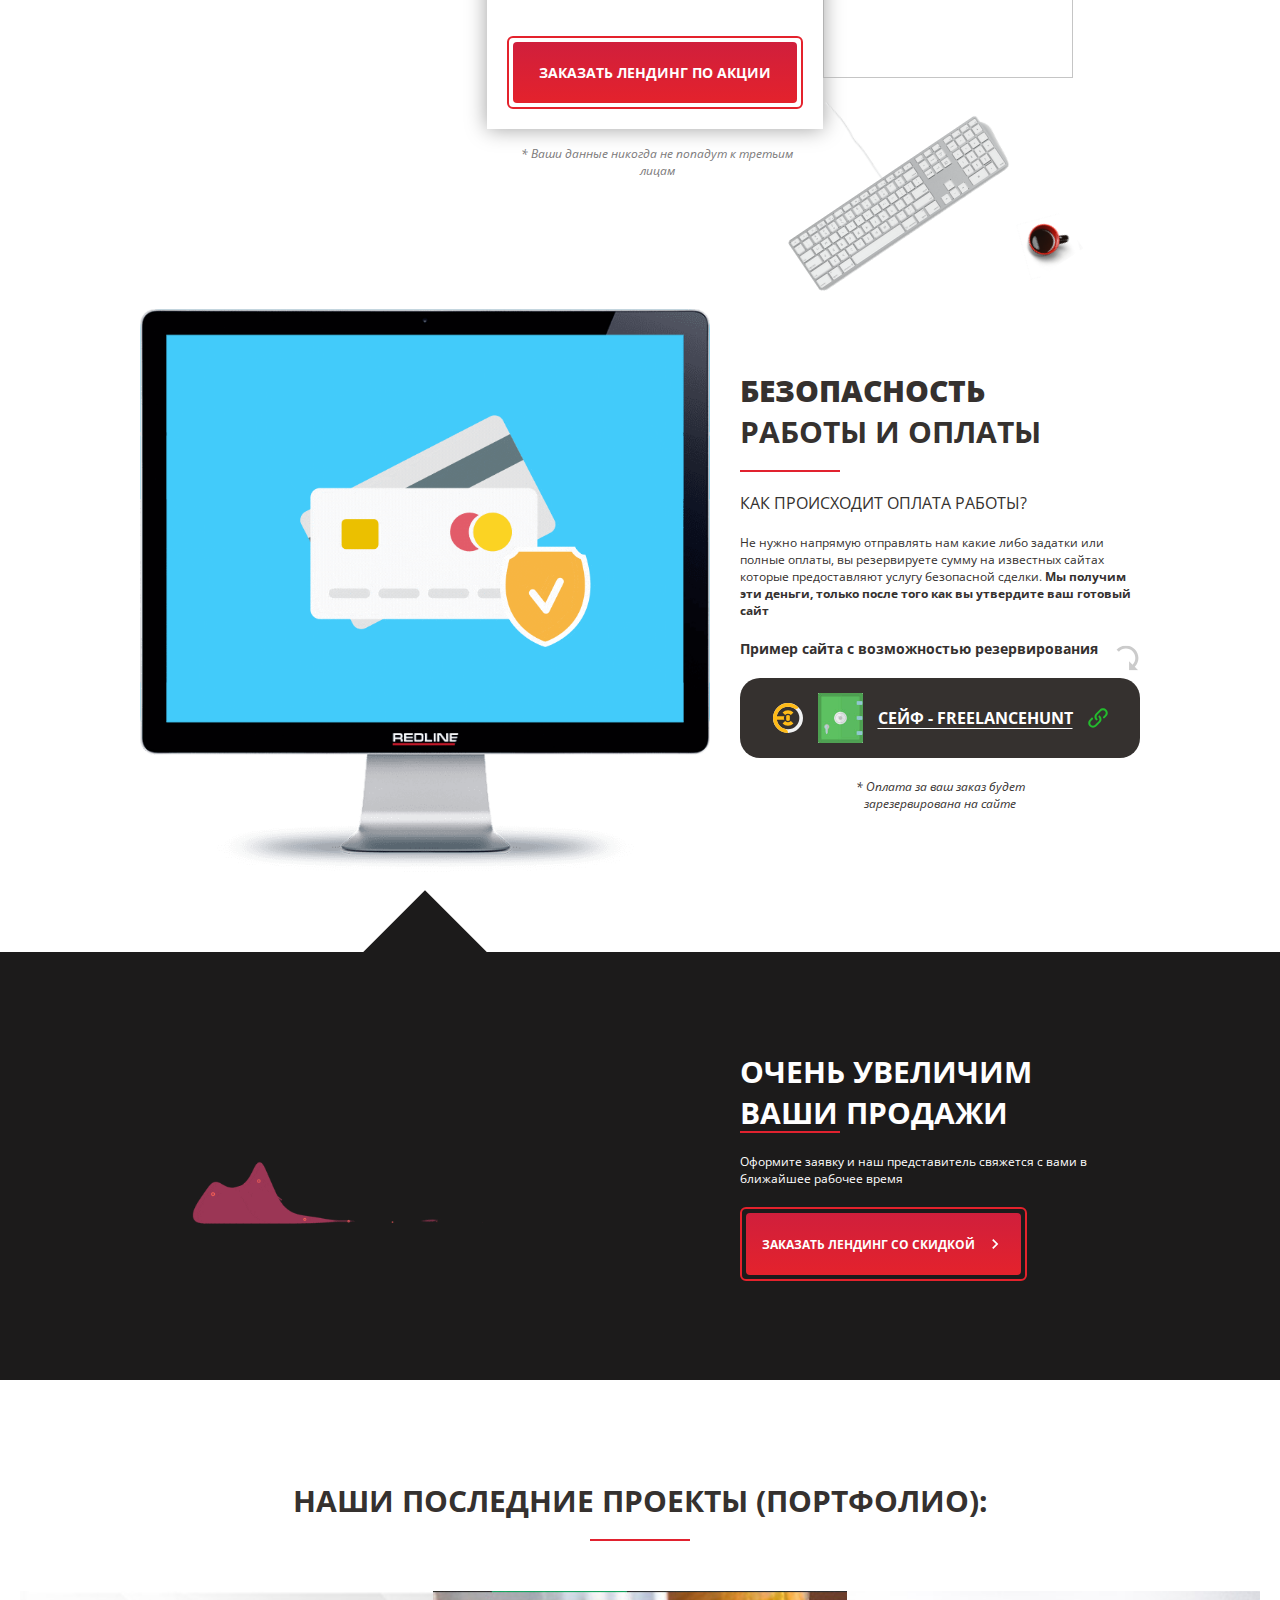
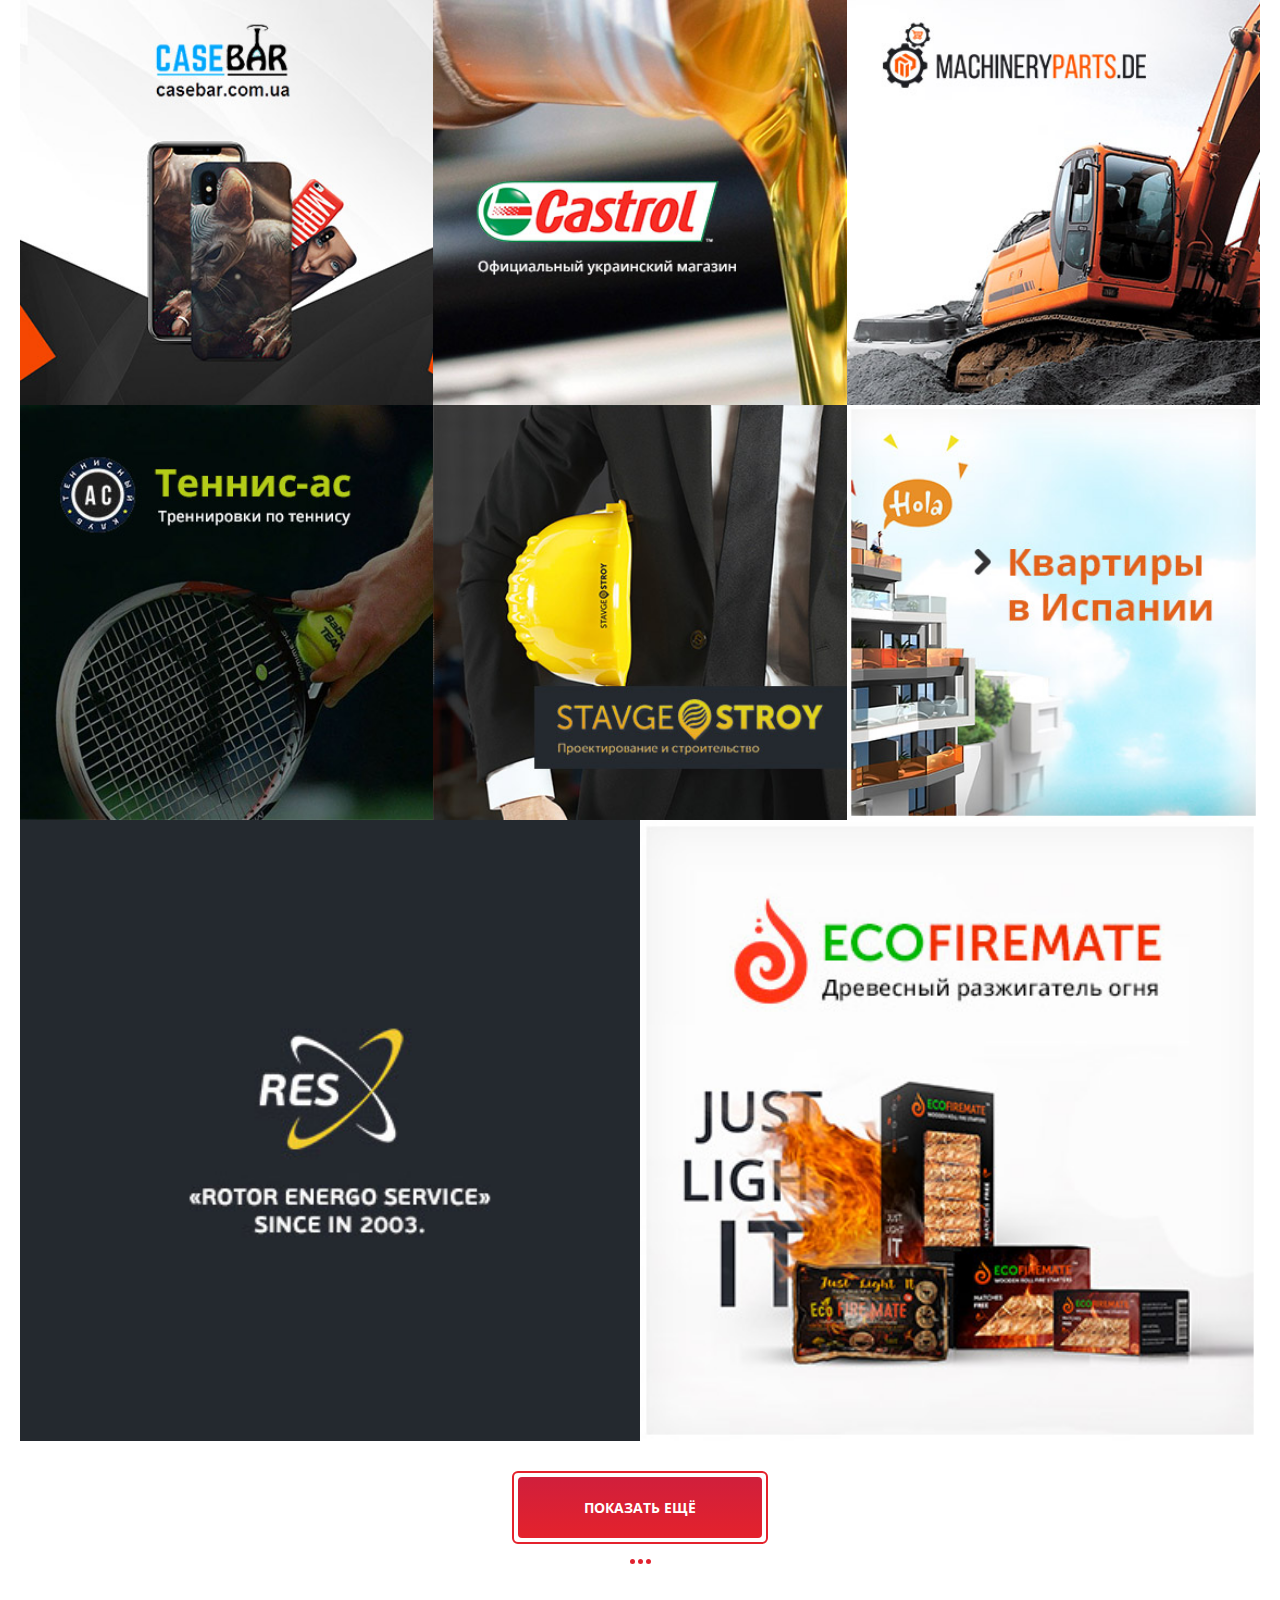
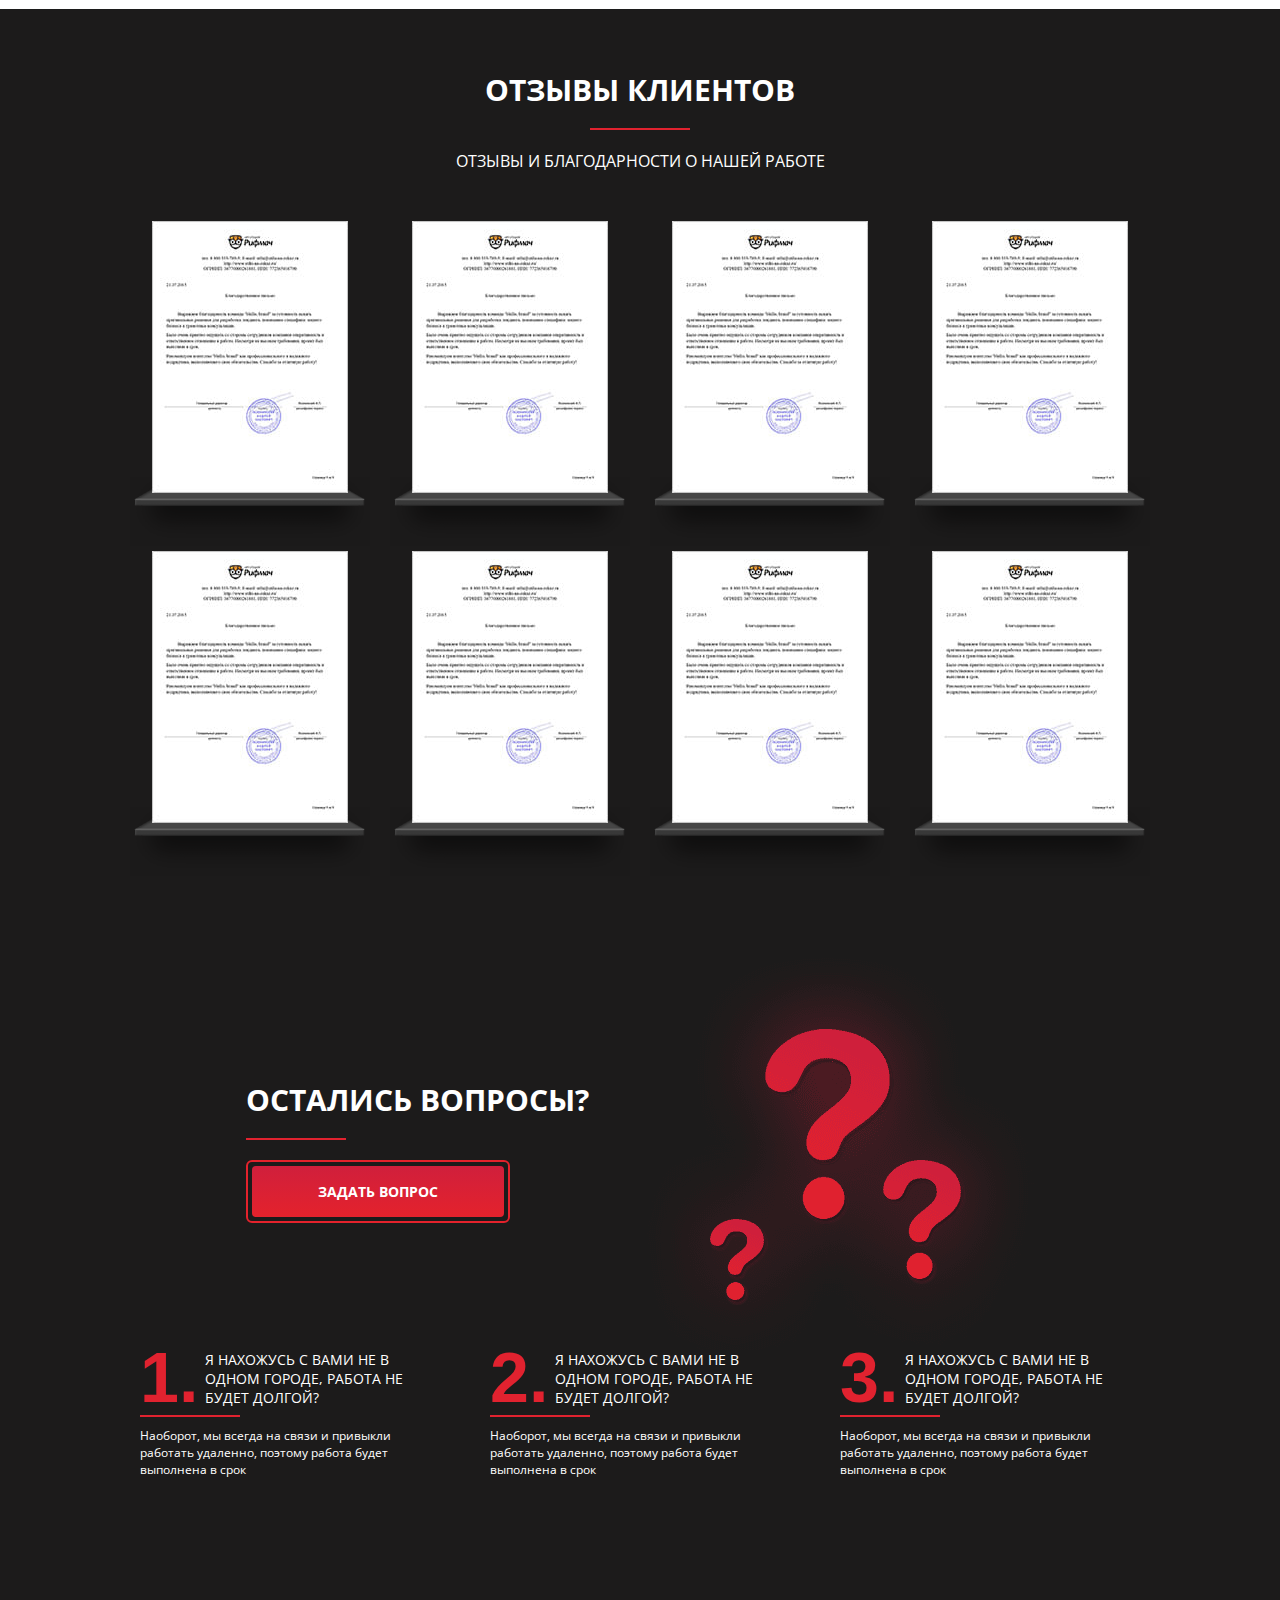
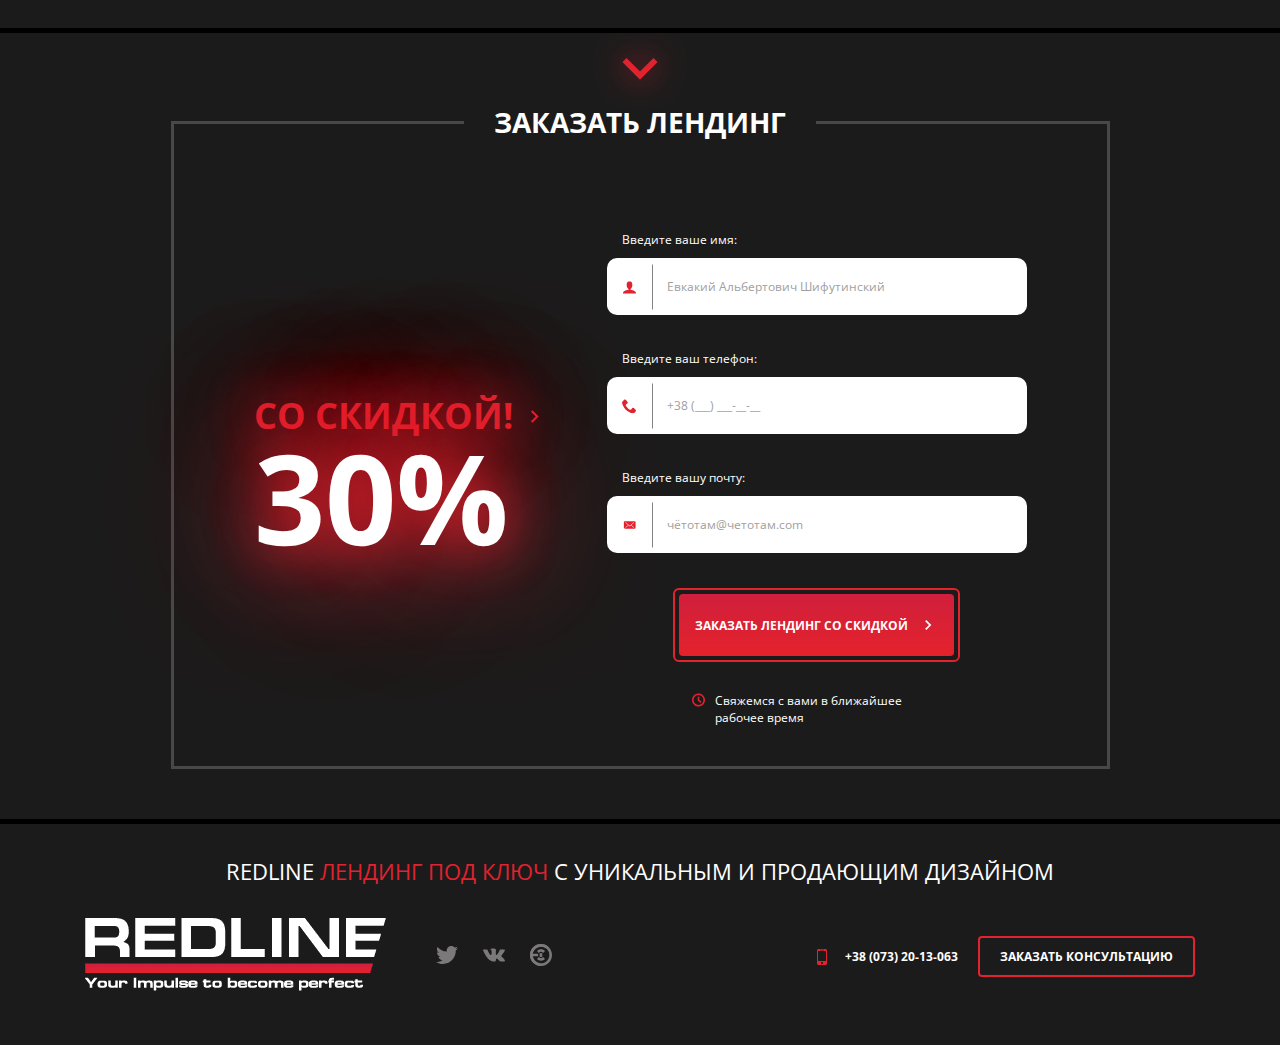
==== commit 654e17b2: "Add files via upload" ====
--- a/index.html
+++ b/index.html
@@ -5,6 +5,7 @@
     <meta http-equiv="X-UA-Compatible" content="IE=edge" />
     <meta name="viewport" content="width=device-width, initial-scale=1.0" />
     <title>Redline</title>
+    <meta name="description" content="Создание эксклюзивных сайтов" />
     <link rel="preconnect" href="https://fonts.googleapis.com" />
     <link rel="preconnect" href="https://fonts.gstatic.com" crossorigin />
     <link
@@ -825,7 +826,7 @@
       </ul>
     </section>
 
-    <section class="land" id="land">
+    <div class="land" id="land">
       <svg class="land__icon">
         <use xlink:href="img/icons/sprite.svg#icon-arrow-right"></use>
       </svg>
@@ -846,30 +847,30 @@
         <form class="land__form" action="#" method="POST">
           <p>Введите ваше имя:</p>
           <div class="form__group">
-            <label class="form__label" for="name">
+            <label class="form__label" for="name-2">
               <svg class="form__icon">
                 <use xlink:href="img/icons/sprite.svg#icon-user"></use>
               </svg>
             </label>
-            <input class="form__input" type="text" id="name" required placeholder="Евкакий Альбертович Шифутинский" />
+            <input class="form__input" type="text" id="name-2" required placeholder="Евкакий Альбертович Шифутинский" />
           </div>
           <p>Введите ваш телефон:</p>
           <div class="form__group">
-            <label class="form__label" for="phone">
+            <label class="form__label" for="phone-2">
               <svg class="form__icon">
                 <use xlink:href="img/icons/sprite.svg#icon-phone"></use>
               </svg>
             </label>
-            <input class="form__input" type="tel" id="phone" required placeholder="+38 (___) ___-__-__" />
+            <input class="form__input" type="tel" id="phone-2" required placeholder="+38 (___) ___-__-__" />
           </div>
           <p>Введите вашу почту:</p>
           <div class="form__group">
-            <label class="form__label" for="email">
+            <label class="form__label" for="email-2">
               <svg class="form__icon">
                 <use xlink:href="img/icons/sprite.svg#icon-mail"></use>
               </svg>
             </label>
-            <input class="form__input" type="email" id="email" required placeholder="чётотам@четотам.com" />
+            <input class="form__input" type="email" id="email-2" required placeholder="чётотам@четотам.com" />
           </div>
           <div class="form__group-button">
             <button class="button__prime form__button" type="submit">
@@ -887,7 +888,7 @@
           </div>
         </form>
       </fieldset>
-    </section>
+    </div>
 
     <footer class="footer container">
       <p class="footer__text">Redline <span class="accent">Лендинг под ключ</span> с уникальным и продающим дизайном</p>
--- a/css/style.css
+++ b/css/style.css
@@ -1933,7 +1933,7 @@
   }
 
   .menu__btn {
-    padding: 15px 15px;
+    padding: 15px 10px;
     font-size: 0.9em;
     width: min-content;
   }
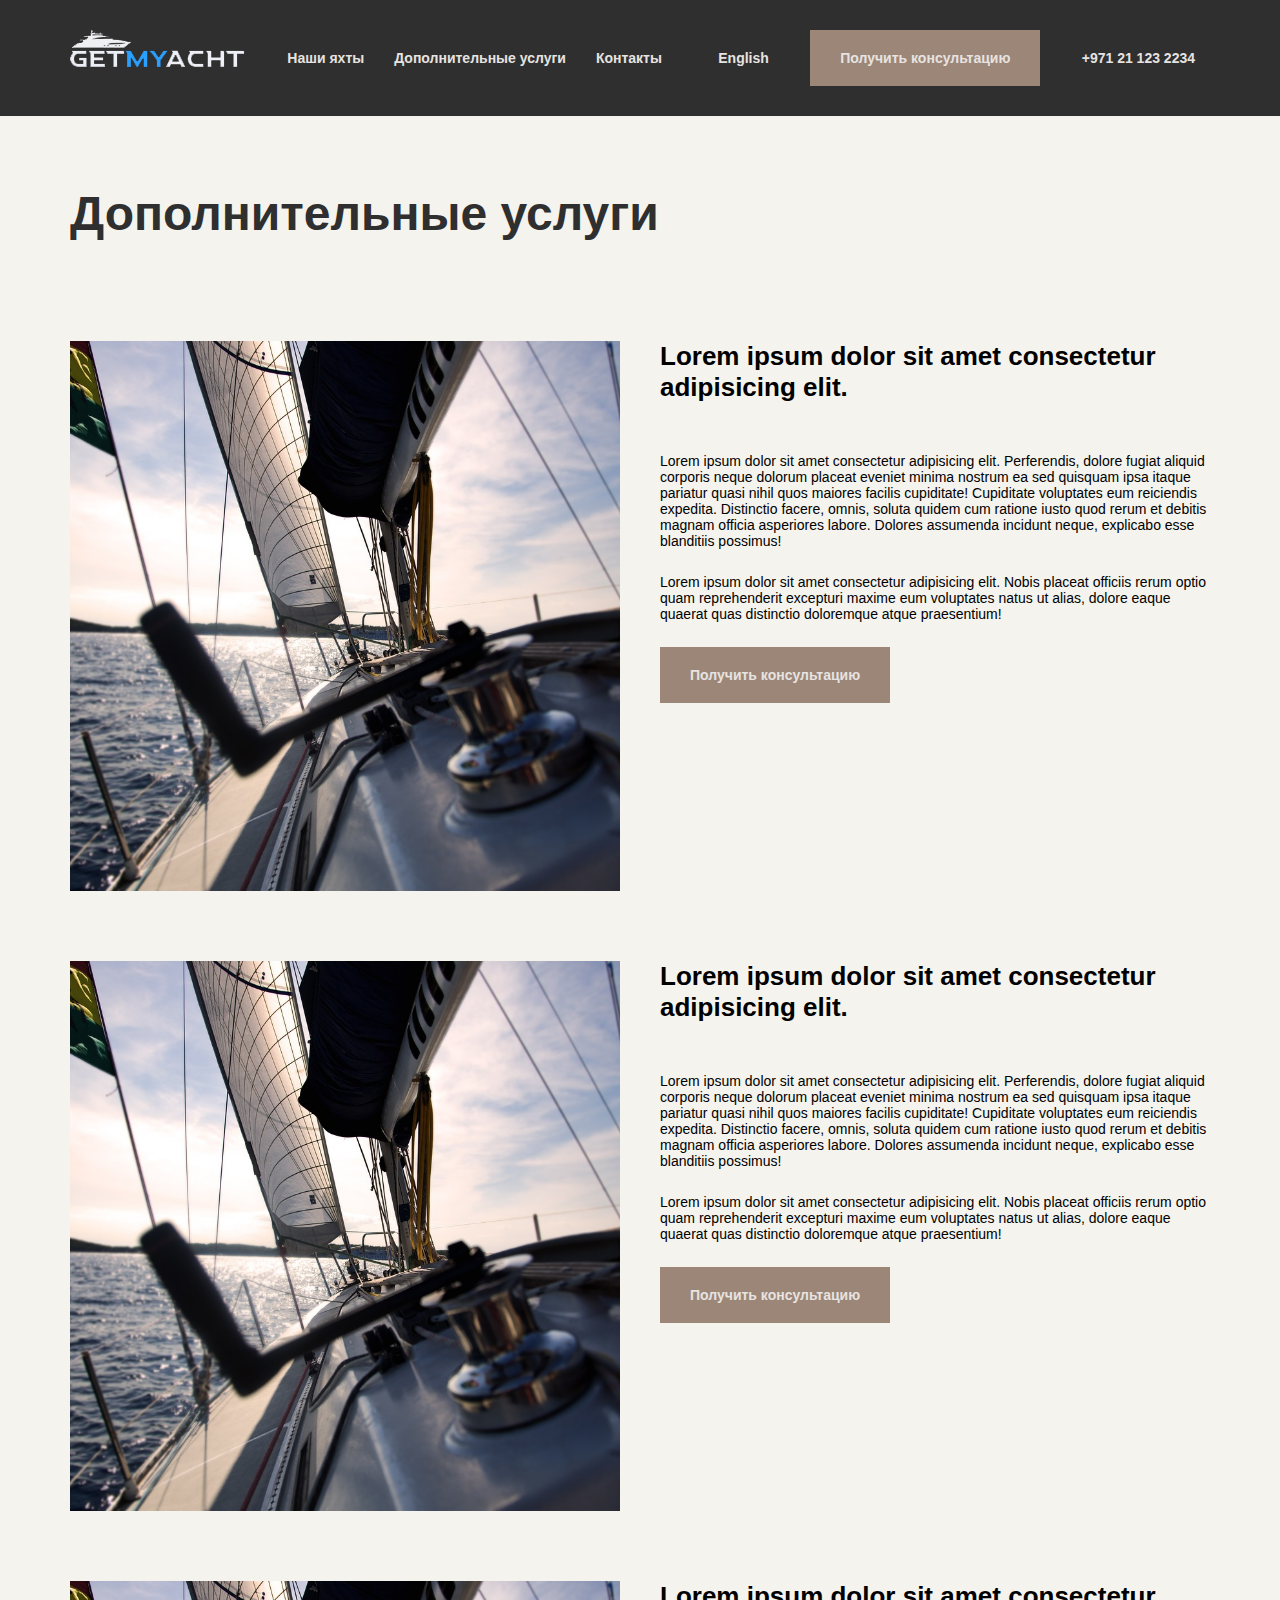
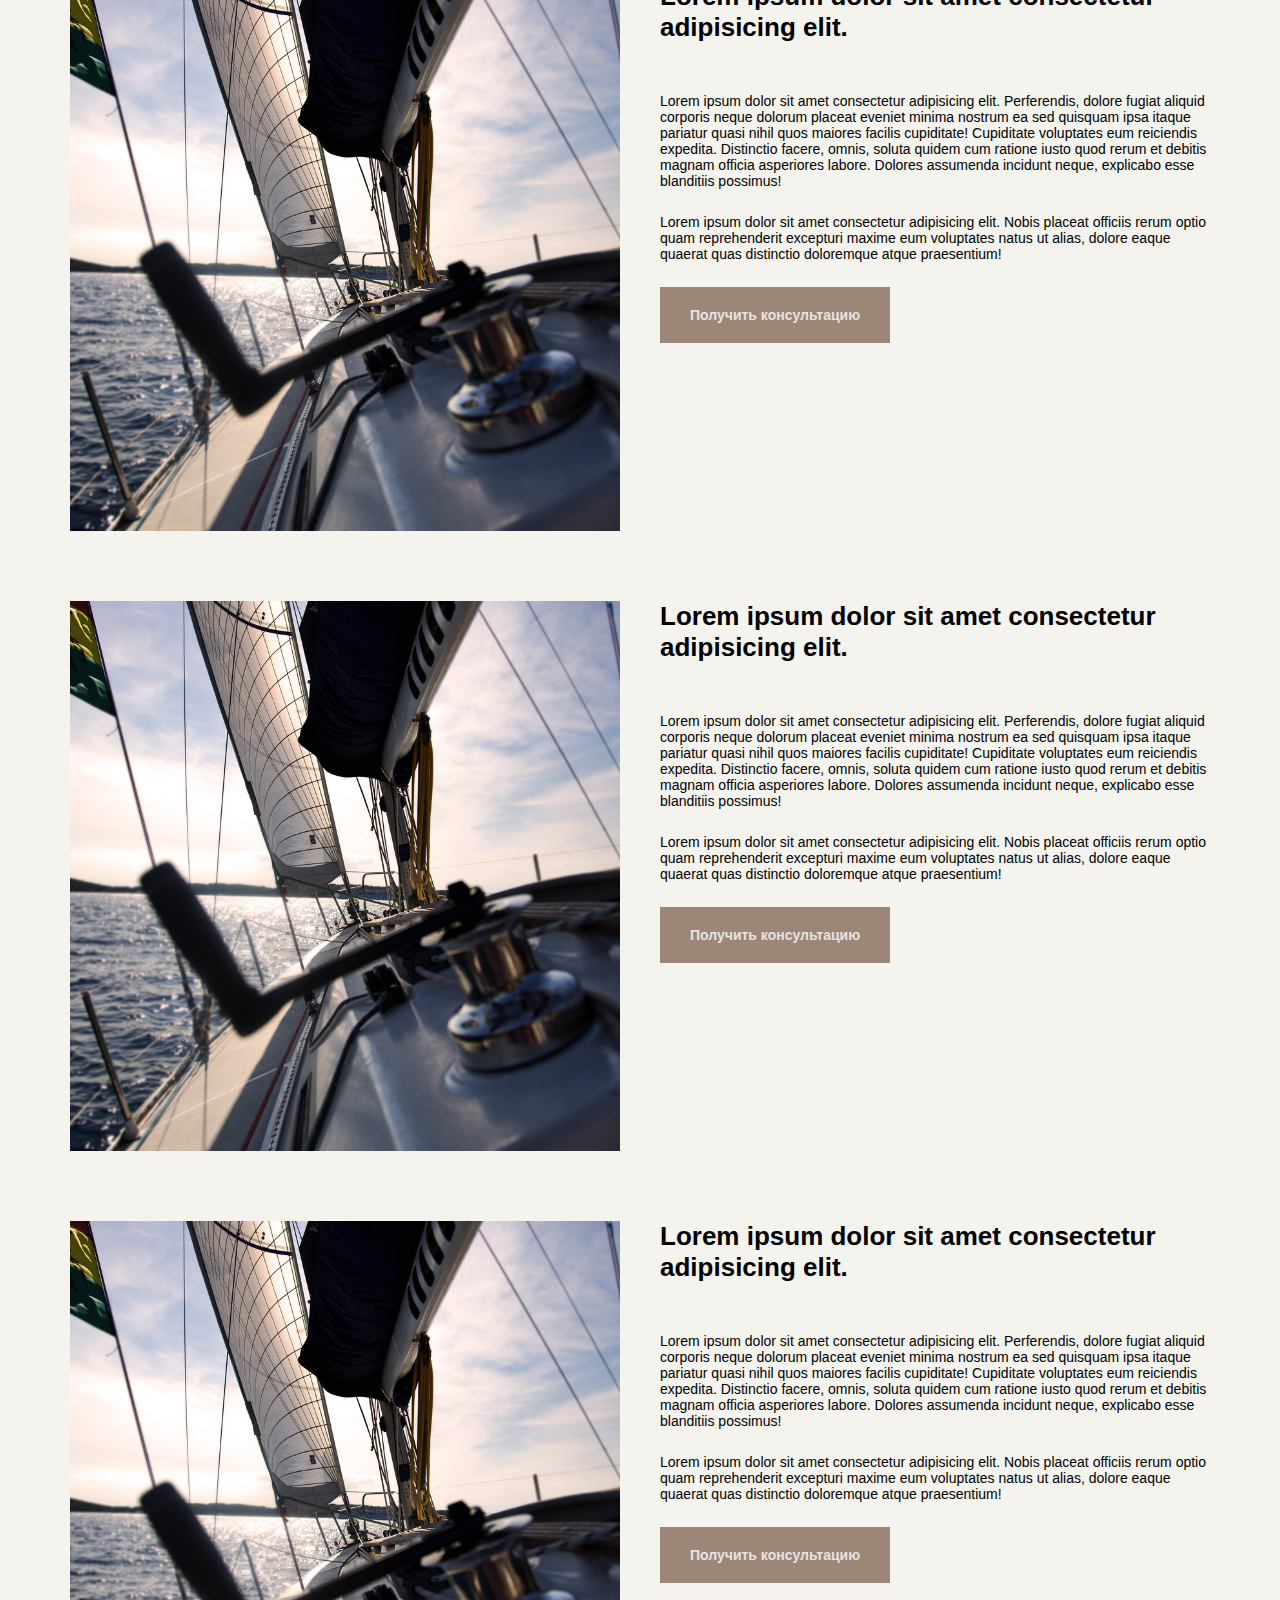
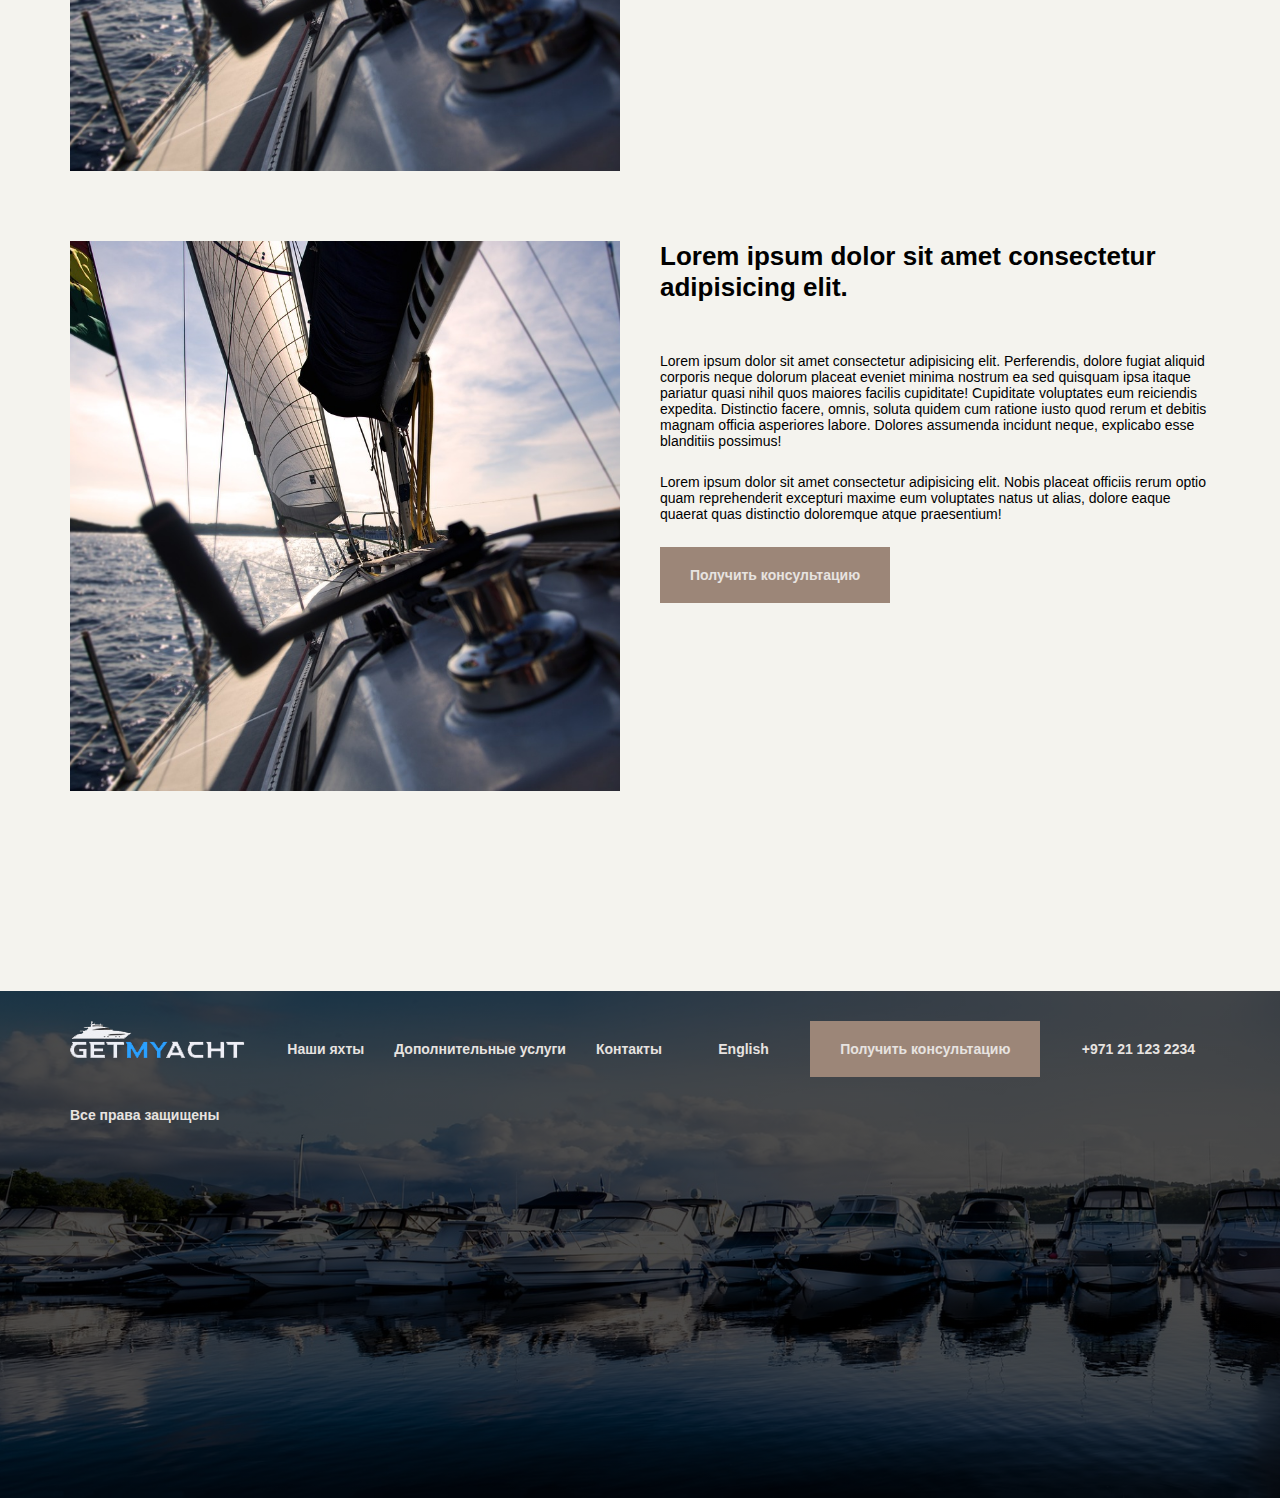
==== commit a02bee97: "Add files via upload" ====
--- a/index.html
+++ b/index.html
@@ -4,944 +4,205 @@
     <meta charset="UTF-8" />
     <meta http-equiv="X-UA-Compatible" content="IE=edge" />
     <meta name="viewport" content="width=device-width, initial-scale=1.0" />
-    <title>Redline</title>
-    <meta name="description" content="Создание эксклюзивных сайтов" />
-    <link rel="preconnect" href="https://fonts.googleapis.com" />
-    <link rel="preconnect" href="https://fonts.gstatic.com" crossorigin />
-    <link
-      href="https://fonts.googleapis.com/css2?family=Open+Sans:ital,wght@0,400;0,700;1,400&display=swap"
-      rel="stylesheet"
-    />
+    <title>Document</title>
     <link rel="stylesheet" href="css/style.css" />
-    <script defer src="./libs/inputmask.min.js"></script>
-    <script defer src="./libs/typed.min.js"></script>
-    <script defer src="./js/main.js"></script>
   </head>
-
   <body>
     <header class="header">
       <nav class="menu">
         <div class="menu__inner container">
+          <!-- <button class="menu__burger">
+            <i></i>
+            <i></i>
+            <i></i>
+          </button> -->
+
           <a class="logo" href="#">
-            <img src="./img/logo.png" alt="logo" />
+            <img class="logo--img" src="./img/logo.png" alt="logo" />
           </a>
-          <div class="menu__body">
-            <ul class="menu__list">
-              <li class="menu__item">
-                <a class="menu__link" href="#about">О нас</a>
-              </li>
-              <li class="menu__item">
-                <a class="menu__link" href="#clients">SEO</a>
-              </li>
-              <li class="menu__item">
-                <a class="menu__link" href="#pricing">Цены</a>
-              </li>
-              <li class="menu__item">
-                <a class="menu__link" href="#secure">Безопасность</a>
-              </li>
-              <li class="menu__item">
-                <a class="menu__link" href="#projects">Портфлио</a>
-              </li>
-              <li class="menu__item">
-                <a class="menu__link" href="#reviews">Отзывы</a>
-              </li>
-              <li class="menu__item">
-                <a class="menu__link" href="#land">Заказать лендинг</a>
-              </li>
-            </ul>
-          </div>
-          <button class="menu__btn">
-            <img src="./img/icons/icon-phone.svg" alt="" />
-            Бесплатная консультация
-          </button>
-          <button class="menu__burger">
-            <i></i>
-            <i></i>
-            <i></i>
-          </button>
+
+          <ul class="menu__list">
+            <li class="menu__item">
+              <a class="menu__link" href="#">Наши яхты</a>
+            </li>
+            <li class="menu__item">
+              <a class="menu__link" href="#">Дополнительные услуги</a>
+            </li>
+            <li class="menu__item">
+              <a class="menu__link" href="#">Контакты</a>
+            </li>
+          </ul>
+
+          <a class="menu__link lang__switcher" href="#">English</a>
+
+          <button class="button__prime menu__btn">Получить консультацию</button>
+
+          <a class="menu__link" href="tel:+123456789">+971 21 123 2234</a>
         </div>
       </nav>
-
-      <div class="header__socials container">
-        <ul class="social__list">
-          <li class="social__item">
-            <a class="social__link" href="#">
-              <svg class="icon" xmlns="http://www.w3.org/2000/svg" viewBox="0 0 24 24">
-                <path
-                  d="M24 4.557c-.883.392-1.832.656-2.828.775 1.017-.609 1.798-1.574 2.165-2.724-.951.564-2.005.974-3.127 1.195-.897-.957-2.178-1.555-3.594-1.555-3.179 0-5.515 2.966-4.797 6.045-4.091-.205-7.719-2.165-10.148-5.144-1.29 2.213-.669 5.108 1.523 6.574-.806-.026-1.566-.247-2.229-.616-.054 2.281 1.581 4.415 3.949 4.89-.693.188-1.452.232-2.224.084.626 1.956 2.444 3.379 4.6 3.419-2.07 1.623-4.678 2.348-7.29 2.04 2.179 1.397 4.768 2.212 7.548 2.212 9.142 0 14.307-7.721 13.995-14.646.962-.695 1.797-1.562 2.457-2.549z"
-                />
-              </svg>
-            </a>
-          </li>
-          <li class="social__item">
-            <a class="social__link" href="#">
-              <svg class="icon" xmlns="http://www.w3.org/2000/svg" viewBox="0 0 24 24">
-                <path
-                  d="M13.162 18.994c.609 0 .858-.406.851-.915-.031-1.917.714-2.949 2.059-1.604 1.488 1.488 1.796 2.519 3.603 2.519h3.2c.808 0 1.126-.26 1.126-.668 0-.863-1.421-2.386-2.625-3.504-1.686-1.565-1.765-1.602-.313-3.486 1.801-2.339 4.157-5.336 2.073-5.336h-3.981c-.772 0-.828.435-1.103 1.083-.995 2.347-2.886 5.387-3.604 4.922-.751-.485-.407-2.406-.35-5.261.015-.754.011-1.271-1.141-1.539-.629-.145-1.241-.205-1.809-.205-2.273 0-3.841.953-2.95 1.119 1.571.293 1.42 3.692 1.054 5.16-.638 2.556-3.036-2.024-4.035-4.305-.241-.548-.315-.974-1.175-.974h-3.255c-.492 0-.787.16-.787.516 0 .602 2.96 6.72 5.786 9.77 2.756 2.975 5.48 2.708 7.376 2.708z"
-                />
-              </svg>
-            </a>
-          </li>
-          <li class="social__item">
-            <a class="social__link" href="#">
-              <svg class="icon" xmlns="http://www.w3.org/2000/svg" viewBox="0 0 40 40">
-                <path
-                  d="M20 0C8.963 0 0 8.963 0 20s8.963 20 20 20 20-8.963 20-20S31.037 0 20 0zm0 35.111C11.63 35.111 4.815 28.37 4.815 20A15.21 15.21 0 0 1 20 4.815 15.21 15.21 0 0 1 35.185 20C35.111 28.37 28.37 35.111 20 35.111z"
-                />
-                <path
-                  d="M17.556 22.889c1.407 1.259 3.481 1.259 4.815 0v-5.778c-1.407-1.259-3.482-1.259-4.815 0v5.778zm2.445-13.185c-2.741 0-5.333 1.111-7.259 3.037l3.407 3.407a5.41 5.41 0 0 1 7.704 0l3.407-3.407c-1.926-1.926-4.518-3.037-7.259-3.037z"
-                />
-                <path
-                  d="M23.852 23.852a5.41 5.41 0 0 1-7.704 0l-3.407 3.407c4 4 10.519 4 14.519 0l-3.407-3.407zM19.996 40c.148-2.37-1.259-4.519-3.556-5.259-5.926-1.482-10.37-6.296-11.333-12.296h10.074c-.815-1.556-.815-3.333 0-4.815H5.107c1.334-8.297 9.037-13.852 17.26-12.593a14.83 14.83 0 0 1 5.481 2c2.074 1.259 4.815.741 6.296-1.185-7.778-7.778-20.444-7.778-28.296 0s-7.852 20.444 0 28.296C9.626 37.852 14.663 40 19.996 40z"
-                />
-              </svg>
-            </a>
-            <p class="social__text">- Наш представитель на Freelancehunt</p>
-          </li>
-        </ul>
-      </div>
-
-      <div class="header__capture container">
-        <div class="redline">
-          <div class="redline__logo">
-            <img class="logo__large" src="./img/logo-2.png" alt="logo" />
-          </div>
-          <div class="redline__about">
-            <svg class="icon redline__about--icon-info">
-              <use xlink:href="img/icons/sprite.svg#icon-info"></use>
-            </svg>
-            <p class="redline__about-text">- <span>O Redline</span></p>
-          </div>
-        </div>
-        <div class="callback">
-          <div class="callback__number">
-            <svg class="icon callback__number--icon-mobile">
-              <use xlink:href="img/icons/sprite.svg#icon-mobile"></use>
-            </svg>
-            <a class="callback__number-phone" href="tel:+30732013063">+38 (073) 20-13-063</a>
-          </div>
-          <button class="button__alt">Перезвонить мне</button>
-          <p class="callback__time">
-            Перезвоним завтра <b>в 12:00</b><br />
-            <button class="callback__time-change">изменить время</button>
-          </p>
-        </div>
-      </div>
-
-      <section class="header__hero container">
-        <div class="hero__action">
-          <div class="bonus">
-            <button class="button__bonus">
-              <img src="img/strawberry.png" alt="bonus" />
-            </button>
-            <p class="bonus__text">Нажмите на вкусняшку и получите скидку</p>
-          </div>
-          <a class="button__alt portfolio__btn">
-            <svg class="icon button__alt--icon-case">
-              <use xlink:href="img/icons/sprite.svg#icon-case"></use>
-            </svg>
-            Все портфолио
+    </header>
+    <main class="service container">
+      <h1 class="title--service">Дополнительные услуги</h1>
+      <article class="service__content">
+        <div class="service__content-image">
+          <img class="image service__content--img" src="./img/boat-gc1d645525_1280.jpg" alt="img" />
+        </div>
+        <div class="service__content-desc">
+          <h2 class="title service__content--title">Lorem ipsum dolor sit amet consectetur adipisicing elit.</h2>
+          <p>
+            Lorem ipsum dolor sit amet consectetur adipisicing elit. Perferendis, dolore fugiat aliquid corporis neque
+            dolorum placeat eveniet minima nostrum ea sed quisquam ipsa itaque pariatur quasi nihil quos maiores facilis
+            cupiditate! Cupiditate voluptates eum reiciendis expedita. Distinctio facere, omnis, soluta quidem cum
+            ratione iusto quod rerum et debitis magnam officia asperiores labore. Dolores assumenda incidunt neque,
+            explicabo esse blanditiis possimus!
+          </p>
+          <p>
+            Lorem ipsum dolor sit amet consectetur adipisicing elit. Nobis placeat officiis rerum optio quam
+            reprehenderit excepturi maxime eum voluptates natus ut alias, dolore eaque quaerat quas distinctio
+            doloremque atque praesentium!
+          </p>
+          <button class="button__prime">Получить консультацию</button>
+        </div>
+      </article>
+      <article class="service__content">
+        <div class="service__content-image">
+          <img class="image service__content--img" src="./img/boat-gc1d645525_1280.jpg" alt="img" />
+        </div>
+        <div class="service__content-desc">
+          <h2 class="title service__content--title">Lorem ipsum dolor sit amet consectetur adipisicing elit.</h2>
+          <p>
+            Lorem ipsum dolor sit amet consectetur adipisicing elit. Perferendis, dolore fugiat aliquid corporis neque
+            dolorum placeat eveniet minima nostrum ea sed quisquam ipsa itaque pariatur quasi nihil quos maiores facilis
+            cupiditate! Cupiditate voluptates eum reiciendis expedita. Distinctio facere, omnis, soluta quidem cum
+            ratione iusto quod rerum et debitis magnam officia asperiores labore. Dolores assumenda incidunt neque,
+            explicabo esse blanditiis possimus!
+          </p>
+          <p>
+            Lorem ipsum dolor sit amet consectetur adipisicing elit. Nobis placeat officiis rerum optio quam
+            reprehenderit excepturi maxime eum voluptates natus ut alias, dolore eaque quaerat quas distinctio
+            doloremque atque praesentium!
+          </p>
+          <button class="button__prime">Получить консультацию</button>
+        </div>
+      </article>
+      <article class="service__content">
+        <div class="service__content-image">
+          <img class="image service__content--img" src="./img/boat-gc1d645525_1280.jpg" alt="img" />
+        </div>
+        <div class="service__content-desc">
+          <h2 class="title service__content--title">Lorem ipsum dolor sit amet consectetur adipisicing elit.</h2>
+          <p>
+            Lorem ipsum dolor sit amet consectetur adipisicing elit. Perferendis, dolore fugiat aliquid corporis neque
+            dolorum placeat eveniet minima nostrum ea sed quisquam ipsa itaque pariatur quasi nihil quos maiores facilis
+            cupiditate! Cupiditate voluptates eum reiciendis expedita. Distinctio facere, omnis, soluta quidem cum
+            ratione iusto quod rerum et debitis magnam officia asperiores labore. Dolores assumenda incidunt neque,
+            explicabo esse blanditiis possimus!
+          </p>
+          <p>
+            Lorem ipsum dolor sit amet consectetur adipisicing elit. Nobis placeat officiis rerum optio quam
+            reprehenderit excepturi maxime eum voluptates natus ut alias, dolore eaque quaerat quas distinctio
+            doloremque atque praesentium!
+          </p>
+          <button class="button__prime">Получить консультацию</button>
+        </div>
+      </article>
+      <article class="service__content">
+        <div class="service__content-image">
+          <img class="image service__content--img" src="./img/boat-gc1d645525_1280.jpg" alt="img" />
+        </div>
+        <div class="service__content-desc">
+          <h2 class="title service__content--title">Lorem ipsum dolor sit amet consectetur adipisicing elit.</h2>
+          <p>
+            Lorem ipsum dolor sit amet consectetur adipisicing elit. Perferendis, dolore fugiat aliquid corporis neque
+            dolorum placeat eveniet minima nostrum ea sed quisquam ipsa itaque pariatur quasi nihil quos maiores facilis
+            cupiditate! Cupiditate voluptates eum reiciendis expedita. Distinctio facere, omnis, soluta quidem cum
+            ratione iusto quod rerum et debitis magnam officia asperiores labore. Dolores assumenda incidunt neque,
+            explicabo esse blanditiis possimus!
+          </p>
+          <p>
+            Lorem ipsum dolor sit amet consectetur adipisicing elit. Nobis placeat officiis rerum optio quam
+            reprehenderit excepturi maxime eum voluptates natus ut alias, dolore eaque quaerat quas distinctio
+            doloremque atque praesentium!
+          </p>
+          <button class="button__prime">Получить консультацию</button>
+        </div>
+      </article>
+      <article class="service__content">
+        <div class="service__content-image">
+          <img class="image service__content--img" src="./img/boat-gc1d645525_1280.jpg" alt="img" />
+        </div>
+        <div class="service__content-desc">
+          <h2 class="title service__content--title">Lorem ipsum dolor sit amet consectetur adipisicing elit.</h2>
+          <p>
+            Lorem ipsum dolor sit amet consectetur adipisicing elit. Perferendis, dolore fugiat aliquid corporis neque
+            dolorum placeat eveniet minima nostrum ea sed quisquam ipsa itaque pariatur quasi nihil quos maiores facilis
+            cupiditate! Cupiditate voluptates eum reiciendis expedita. Distinctio facere, omnis, soluta quidem cum
+            ratione iusto quod rerum et debitis magnam officia asperiores labore. Dolores assumenda incidunt neque,
+            explicabo esse blanditiis possimus!
+          </p>
+          <p>
+            Lorem ipsum dolor sit amet consectetur adipisicing elit. Nobis placeat officiis rerum optio quam
+            reprehenderit excepturi maxime eum voluptates natus ut alias, dolore eaque quaerat quas distinctio
+            doloremque atque praesentium!
+          </p>
+          <button class="button__prime">Получить консультацию</button>
+        </div>
+      </article>
+      <article class="service__content">
+        <div class="service__content-image">
+          <img class="image service__content--img" src="./img/boat-gc1d645525_1280.jpg" alt="img" />
+        </div>
+        <div class="service__content-desc">
+          <h2 class="title service__content--title">Lorem ipsum dolor sit amet consectetur adipisicing elit.</h2>
+          <p>
+            Lorem ipsum dolor sit amet consectetur adipisicing elit. Perferendis, dolore fugiat aliquid corporis neque
+            dolorum placeat eveniet minima nostrum ea sed quisquam ipsa itaque pariatur quasi nihil quos maiores facilis
+            cupiditate! Cupiditate voluptates eum reiciendis expedita. Distinctio facere, omnis, soluta quidem cum
+            ratione iusto quod rerum et debitis magnam officia asperiores labore. Dolores assumenda incidunt neque,
+            explicabo esse blanditiis possimus!
+          </p>
+          <p>
+            Lorem ipsum dolor sit amet consectetur adipisicing elit. Nobis placeat officiis rerum optio quam
+            reprehenderit excepturi maxime eum voluptates natus ut alias, dolore eaque quaerat quas distinctio
+            doloremque atque praesentium!
+          </p>
+          <button class="button__prime">Получить консультацию</button>
+        </div>
+      </article>
+    </main>
+    <footer class="footer">
+      <nav class="footer__menu">
+        <div class="menu__inner container">
+          <!-- <button class="menu__burger">
+            <i></i>
+            <i></i>
+            <i></i>
+          </button> -->
+
+          <a class="logo" href="#">
+            <img class="logo--img" src="./img/logo.png" alt="logo" />
           </a>
-        </div>
-
-        <div class="hero__master">
-          <div class="master__content">
-            <h1 class="title master__content-title">
-              <span class="accent">Продающий лендинг</span><br />
-              с уникальным<br />
-              дизайном<br />
-              <span class="content-title__price">от 600$</span>
-              <span class="content-title__calendar">
-                <svg class="content-title--icon-calendar">
-                  <use xlink:href="img/icons/sprite.svg#icon-calendar"></use>
-                </svg>
-                - до 14 дней.
-              </span>
-            </h1>
-            <div class="master__order">
-              <button class="button__prime master__order--btn">
-                Заказать лендинг под ключ
-                <svg class="order--btn-icon">
-                  <use xlink:href="img/icons/sprite.svg#icon-arrow-right"></use>
-                </svg>
-              </button>
-              <span class="order__text">* Ваши данные никогда и низачто не попадут к третьим или четвертым лицам</span>
-            </div>
-          </div>
-        </div>
-        <figure class="hero__image">
-          <img src="./img/demo.png" alt="" />
-          <figcaption class="hero__image-desc">
-            Ваш сайт будет идеально выглядеть <br />на всех устройствах
-            <img src="./img/arrow.svg" alt="" />
-          </figcaption>
-        </figure>
-      </section>
-
-      <section class="header__features container" id="about">
-        <div class="features__head">
-          <h2 class="title features__head-title">
-            Почему именно<br />
-            <span class="accent">мы?</span>
-          </h2>
-          <p class="features__head-desc">
-            <b>
-              Во первых потому что мы создаем действительно класные уникальные сайты, а не просто продаем вам какой-то
-              готовый не качественный шаблон
-            </b>
-          </p>
-        </div>
-        <div class="features__content">
-          <div class="content__indicators">
-            <ul class="indicators__list">
-              <li class="indicators__item">
-                <span class="indicators__item-accent">
-                  <svg class="indicators__item-icon">
-                    <use xlink:href="img/icons/sprite.svg#icon-monitor"></use>
-                  </svg>
-                </span>
-                <p class="indicators__item-text">Ваш сайт отлично отображается на любых устройствах</p>
-              </li>
-              <li class="indicators__item">
-                <span class="indicators__item-accent">
-                  <svg class="indicators__item-icon">
-                    <use xlink:href="img/icons/sprite.svg#icon-dollar"></use>
-                  </svg>
-                </span>
-                <p class="indicators__item-text">Потрясающая окупаемость вашего сайта</p>
-              </li>
-              <li class="indicators__item">
-                <span class="indicators__item-accent">до 300%</span>
-                <p class="indicators__item-text">Рост вашей прибыли с помощью вашего нового сайта</p>
-              </li>
-              <li class="indicators__item">
-                <span class="indicators__item-accent">345+</span>
-                <p class="indicators__item-text">Сайтов<br />сделано</p>
-              </li>
-              <li class="indicators__item">
-                <span class="indicators__item-accent">6</span>
-                <p class="indicators__item-text">Продуктивных<br />лет на рынке</p>
-              </li>
-              <li class="indicators__item">
-                <span class="indicators__item-accent">300+</span>
-                <p class="indicators__item-text">Довольных<br />клиентов</p>
-              </li>
-            </ul>
-            <a href="#" class="button__alt indicators__btn">Посмотреть отзывы и благодарности</a>
-          </div>
-          <div class="content__rocket">
-            <p class="content__rocket-title">
-              Нужно <b>срочно</b><br />
-              запустить проект?
-            </p>
-            <button class="content__rocket-btn">Оформить быструю заявку</button>
-            <span class="content__rocket-desc"
-              >* Вам сразу придет на почту бриф на заполнение и в ближайшее время с вами свяжется наш представитель
-            </span>
-            <img class="content__rocket-image" src="./img/rocket.png" alt="" />
-          </div>
-        </div>
-      </section>
-    </header>
-
-    <section class="chuck">
-      <h2 class="chuck__title container">
-        Удар по конверсии
-        <span>c разворота!</span>
-      </h2>
-      <div class="chuck__inner">
-        <div class="container">
-          <p class="chuck__text">
-            <img class="chuck__image" src="./img/chuck.png" alt="Chuck Norris" />
-            <img class="chuck__logo" src="./img/logo-dark.png" alt="logo" />
-            У нас феноменальный опыт в разработке сайтов любой сложности, но именно в лендингах мы видим самые высокие
-            показатели продаж для ваших продуктов. Лендинг это не только канал продаж одного товара или услуги, а
-            отличный способ собрать заявки и собрать целую базу клиентов, которые потом вернуться к вам снова.
-          </p>
-        </div>
-      </div>
-    </section>
-
-    <section class="sale">
-      <h2 class="title sale__title">Закажите у нас <span class="accent">качественный лендинг</span></h2>
-      <div class="sale__inner container">
-        <div class="sale__price">
-          <p class="price__new">
-            цена:
-            <span>600$</span>
-          </p>
-          <p class="price__old"><s>900$</s> - ужасная расстраивающая людей наша старая цена</p>
-        </div>
-        <div class="sale__offer">
-          <p class="offer__key">Сделаем под ключ за 2 недели!</p>
-          <h3 class="offer__title">
-            И готовы приступить прямо сейчас
-            <span class="accent">Со скидкой</span>
-          </h3>
-          <p class="offer__discount">30%</p>
-          <p class="offer__date">Цена действительна до 31.12.2022</p>
-          <p>Начните зарабатывать с помощью наших<br />лендингов - <b>уже сейчас</b></p>
-        </div>
-        <form class="sale__form" action="#" method="POST">
-          <p>Введите ваше имя:</p>
-          <div class="form__group">
-            <label class="form__label" for="name">
-              <svg class="form__icon">
-                <use xlink:href="img/icons/sprite.svg#icon-user"></use>
-              </svg>
-            </label>
-            <input class="form__input" type="text" id="name" required placeholder="Евкакий Альбертович Шифутинский" />
-          </div>
-          <p>Введите ваш телефон:</p>
-          <div class="form__group">
-            <label class="form__label" for="phone">
-              <svg class="form__icon">
-                <use xlink:href="img/icons/sprite.svg#icon-phone"></use>
-              </svg>
-            </label>
-            <input class="form__input" type="tel" id="phone" required placeholder="+38 (___) ___-__-__" />
-          </div>
-          <p>Введите вашу почту:</p>
-          <div class="form__group">
-            <label class="form__label" for="email">
-              <svg class="form__icon">
-                <use xlink:href="img/icons/sprite.svg#icon-mail"></use>
-              </svg>
-            </label>
-            <input class="form__input" type="email" id="email" required placeholder="чётотам@четотам.com" />
-          </div>
-          <div class="form__group-button">
-            <button class="button__prime form__button" type="submit">
-              Заказать лендинг со скидкой
-              <svg class="order--btn-icon">
-                <use xlink:href="img/icons/sprite.svg#icon-arrow-right"></use>
-              </svg>
-            </button>
-            <span class="form__button-text">
-              <svg class="form__button-text--icon">
-                <use xlink:href="img/icons/sprite.svg#icon-clock"></use>
-              </svg>
-              Свяжемся с вами в ближайшее рабочее время
-            </span>
-          </div>
-        </form>
-        <img class="sale__bg sale__bg--cup" src="./img/cup.png" alt="cup" />
-        <img class="sale__bg sale__bg--mouse" src="./img/mouse.png" alt="mouse" />
-        <img class="sale__bg sale__bg--keyboard" src="./img/keyboard.png" alt="keyboard" />
-      </div>
-    </section>
-
-    <section class="clients" id="clients">
-      <div class="clients__inner container">
-        <div class="clients__image">
-          <img class="image__google" src="./img/goggle.gif" alt="google" />
-        </div>
-
-        <div class="clients__find">
-          <h2 class="title__second find__title">Как вы будете получать клиентов?</h2>
-
-          <p class="find__subtitle">Буквально в первые <b>24 часа</b> после<br />того как ваш сайт будет готов?</p>
-
-          <div class="find__searchbar">
-            <img class="searchbar__google-logo" src="./img/google-logo.png" alt="google-logo" width="50" />
-
-            <input class="searchbar__input" id="typed" type="text" spellcheck="false" />
-
-            <button type="submit" class="searchbar__btn" disabled>
-              <svg class="searchbar__btn-icon">
-                <use xlink:href="img\icons\sprite.svg#icon-search"></use>
-              </svg>
-            </button>
-          </div>
-
-          <p>
-            <b>Благодаря системе Google ADWORDS</b> и грамотной настройке нашего SEO специалиста - ваш сайт будет на
-            первых строчках выдачи поисковика уже через несколько мгновений после настройки
-          </p>
-          <p>Отдыхайте, ваш сайт найдет вам клиентов автоматически!</p>
-
-          <button class="button__prime clients__button">Узнать подробнее</button>
-          <span>* C вами свяжется наш представитель<br />и расскажет об этапах работы над сайтом</span>
-
-          <img class="clients__bg clients__bg--sunglasses" src="./img/sunglasses.png" alt="sunglasses" />
-
-          <img class="clients__bg clients__bg--glass" src="./img/glass.PNG" alt="glass" />
-        </div>
-      </div>
-    </section>
-
-    <section class="pricing" id="pricing">
-      <h2 class="pricing__title">Сколько стоит ваш<br />лендинг пейдж:</h2>
-      <div class="pricing__inner container">
-        <img class="pricing__bg pricing__bg--pen-holder" src="./img/pen-holder.jpg" alt="" />
-
-        <img class="pricing__bg pricing__bg--camera" src="./img/camera.jpg" alt="" />
-
-        <ul class="price__promo">
-          <li class="promo__item">
-            <img src="./img/cat.JPG" alt="cat" />
-          </li>
-          <li class="promo__item">
-            <p>Углубленная аналитика и исследование бизнеса</p>
-            <div
-              class="tooltip"
-              data-tip="Собираем информацию о ЦА, продукте, конкурентах. Анализируем, находим весомые преимущества. Прописываем мета-теги, убираем дубли контента и т.д"
-            >
-              <svg class="price__icon promo__item-icon">
-                <use xlink:href="img/icons/sprite.svg#icon-info-circle"></use>
-              </svg>
-            </div>
-          </li>
-          <li class="promo__item">
-            <p>Создание шедевральной концепции (прототип сайта)</p>
-          </li>
-          <li class="promo__item">
-            <p>Разработка очень продающего дизайн макета</p>
-          </li>
-          <li class="promo__item">
-            <p>Адаптационная верстка</p>
-          </li>
-          <li class="promo__item">
-            <p>Интеграция веб-аналитики: цели, UTM-метки, реф хвосты</p>
-            <div
-              class="tooltip"
-              data-tip="Принимаем меры для естественного продвижения сайта в поисковой выдаче. Прописываем мета-теги, убираем дубли контента и т.д"
-            >
-              <svg class="price__icon promo__item-icon">
-                <use xlink:href="img/icons/sprite.svg#icon-info-circle"></use>
-              </svg>
-            </div>
-          </li>
-          <li class="promo__item">
-            <p>Внесение правок на любом этапе работы</p>
-            <div
-              class="tooltip"
-              data-tip="Принимаем меры для естественного продвижения сайта в поисковой выдаче. Прописываем мета-теги, убираем дубли контента и т.д"
-            >
-              <svg class="price__icon promo__item-icon">
-                <use xlink:href="img/icons/sprite.svg#icon-info-circle"></use>
-              </svg>
-            </div>
-          </li>
-          <li class="promo__item">
-            <p>Контроль каждого этапа работы специалистами</p>
-            <div
-              class="tooltip"
-              data-tip="Принимаем меры для естественного продвижения сайта в поисковой выдаче. Прописываем мета-теги, убираем дубли контента и т.д"
-            >
-              <svg class="price__icon promo__item-icon">
-                <use xlink:href="img/icons/sprite.svg#icon-info-circle"></use>
-              </svg>
-            </div>
-          </li>
-          <li class="promo__item">
-            <p>Внутрення SEO-оптимизаця</p>
-            <div
-              class="tooltip"
-              data-tip="Принимаем меры для естественного продвижения сайта в поисковой выдаче. Прописываем мета-теги, убираем дубли контента и т.д"
-            >
-              <svg class="price__icon promo__item-icon">
-                <use xlink:href="img/icons/sprite.svg#icon-info-circle"></use>
-              </svg>
-            </div>
-          </li>
-          <li class="promo__item">
-            <p>Мультилендинг и геотаргетинг (если нужно)</p>
-            <div
-              class="tooltip"
-              data-tip="Принимаем меры для естественного продвижения сайта в поисковой выдаче. Прописываем мета-теги, убираем дубли контента и т.д"
-            >
-              <svg class="price__icon promo__item-icon">
-                <use xlink:href="img/icons/sprite.svg#icon-info-circle"></use>
-              </svg>
-            </div>
-          </li>
-          <li class="promo__item mobile-hide">
-            <p class="promo__item-summary">Срок разработки:</p>
-          </li>
-          <li class="promo__item mobile-hide">
-            <p class="promo__item-summary">Цена разработки:</p>
-          </li>
-        </ul>
-
-        <ul class="price__discount">
-          <li class="discount__item-head">
-            <img class="discount__image" src="./img/garland.png" alt="garland" />
-            <h3 class="price__title price__title--discount">Акционный тариф</h3>
-            <p class="price__subtitle price__subtitle--discount">до 31 декабря 2022!</p>
-          </li>
-          <li class="discount__item mobile-hide">
-            <svg class="price__icon discount__item-icon">
-              <use xlink:href="img/icons/sprite.svg#icon-check"></use>
-            </svg>
-          </li>
-          <li class="discount__item mobile-hide">
-            <svg class="price__icon discount__item-icon">
-              <use xlink:href="img/icons/sprite.svg#icon-check"></use>
-            </svg>
-          </li>
-          <li class="discount__item mobile-hide">
-            <svg class="price__icon discount__item-icon">
-              <use xlink:href="img/icons/sprite.svg#icon-check"></use>
-            </svg>
-          </li>
-          <li class="discount__item mobile-hide">
-            <svg class="price__icon discount__item-icon">
-              <use xlink:href="img/icons/sprite.svg#icon-check"></use>
-            </svg>
-          </li>
-          <li class="discount__item mobile-hide">
-            <svg class="price__icon discount__item-icon">
-              <use xlink:href="img/icons/sprite.svg#icon-check"></use>
-            </svg>
-          </li>
-          <li class="discount__item mobile-hide">
-            <svg class="price__icon discount__item-icon">
-              <use xlink:href="img/icons/sprite.svg#icon-check"></use>
-            </svg>
-          </li>
-          <li class="discount__item mobile-hide">
-            <svg class="price__icon discount__item-icon">
-              <use xlink:href="img/icons/sprite.svg#icon-check"></use>
-            </svg>
-          </li>
-          <li class="discount__item mobile-hide">
-            <svg class="price__icon discount__item-icon">
-              <use xlink:href="img/icons/sprite.svg#icon-check"></use>
-            </svg>
-          </li>
-          <li class="discount__item mobile-hide">
-            <svg class="price__icon discount__item-icon">
-              <use xlink:href="img/icons/sprite.svg#icon-check"></use>
-            </svg>
-          </li>
-          <li class="discount__item mobile-hide">
-            <p class="price__subtitle"><b>до 14</b> рабочих дней</p>
-          </li>
-          <li class="discount__item">
-            <p class="price__title price__title--discount"><b>600$</b> (экономия <b>300$</b>)</p>
-          </li>
-          <li>
-            <button class="button__prime price__discount-btn">Заказать лендинг по акции</button>
-            <span class="order__text order__text--discount">* Ваши данные никогда не попадут к третьим лицам</span>
-            <img class="pricing__bg pricing__bg--apple-keyboard" src="./img/apple-keyboard.png" alt="" />
-          </li>
-        </ul>
-
-        <ul class="price__sad">
-          <li class="sad__item-head">
-            <h3 class="price__title price__title--sad">Обычный тариф</h3>
-            <p class="price__subtitle price__subtitle--sad">Грустный :(</p>
-          </li>
-          <li class="sad__item">
-            <svg class="price__icon sad__item-icon">
-              <use xlink:href="img/icons/sprite.svg#icon-check"></use>
-            </svg>
-          </li>
-          <li class="sad__item">
-            <svg class="price__icon sad__item-icon">
-              <use xlink:href="img/icons/sprite.svg#icon-check"></use>
-            </svg>
-          </li>
-          <li class="sad__item">
-            <svg class="price__icon sad__item-icon">
-              <use xlink:href="img/icons/sprite.svg#icon-check"></use>
-            </svg>
-          </li>
-          <li class="sad__item">
-            <svg class="price__icon sad__item-icon">
-              <use xlink:href="img/icons/sprite.svg#icon-check"></use>
-            </svg>
-          </li>
-          <li class="sad__item">
-            <svg class="price__icon sad__item-icon">
-              <use xlink:href="img/icons/sprite.svg#icon-check"></use>
-            </svg>
-          </li>
-          <li class="sad__item">
-            <svg class="price__icon sad__item-icon">
-              <use xlink:href="img/icons/sprite.svg#icon-check"></use>
-            </svg>
-          </li>
-          <li class="sad__item">
-            <svg class="price__icon sad__item-icon">
-              <use xlink:href="img/icons/sprite.svg#icon-check"></use>
-            </svg>
-          </li>
-          <li class="sad__item">
-            <svg class="price__icon sad__item-icon">
-              <use xlink:href="img/icons/sprite.svg#icon-check"></use>
-            </svg>
-          </li>
-          <li class="sad__item">
-            <svg class="price__icon sad__item-icon">
-              <use xlink:href="img/icons/sprite.svg#icon-check"></use>
-            </svg>
-          </li>
-          <li class="sad__item">
-            <p class="price__subtitle"><b>до 14</b> рабочих дней</p>
-          </li>
-          <li class="sad__item">
-            <p class="price__title price__title--sad">900$</p>
-          </li>
-        </ul>
-      </div>
-    </section>
-
-    <section class="secure" id="secure">
-      <div class="secure__inner container">
-        <div class="secure__image">
-          <img class="image__monitor" src="./img/monitor.png" alt="monitor" />
-          <img class="image__safe" src="./img/safe.gif" alt="safe" />
-        </div>
-
-        <div class="secure__safe">
-          <h2 class="title__second safe__title"><b>Безопасность</b> <br />работы и оплаты</h2>
-
-          <p class="safe__subtitle">Как происходит оплата работы?</p>
-
-          <p>
-            Не нужно напрямую отправлять нам какие либо задатки или полные оплаты, вы резервируете сумму на известных
-            сайтах которые предоставляют услугу безопасной сделки.
-            <b>Мы получим эти деньги, только после того как вы утвердите ваш готовый сайт</b>
-          </p>
-          <p class="safe__sample-text">
-            <b>Пример сайта с возможностью резервирования</b>
-            <svg class="safe__sample-text--icon">
-              <use xlink:href="img/icons/sprite.svg#icon-redo"></use>
-            </svg>
-          </p>
-
-          <a href="#" class="safe__link">
-            <svg class="safe__icon safe__icon--freelance">
-              <use xlink:href="img/icons/sprite.svg#icon-freelance"></use>
-            </svg>
-            <img src="./img/safe.jpg" alt="icon" />
-            <p>Сейф - Freelancehunt</p>
-
-            <svg class="safe__icon safe__icon--link"><use xlink:href="img/icons/sprite.svg#icon-link"></use></svg>
-          </a>
-
-          <span class="order__text order__text--safe">* Оплата за ваш заказ будет зарезервирована на сайте</span>
-        </div>
-      </div>
-    </section>
-
-    <section class="chart">
-      <div class="chart__inner container">
-        <div class="chart__image">
-          <img class="image__monitor image__diagram" src="./img/chart.gif" alt="diagram" />
-        </div>
-
-        <div class="chart__content">
-          <h2 class="title__second content__title">Очень увеличим ваши продажи</h2>
-
-          <p>Оформите заявку и наш представитель свяжется с вами в ближайшее рабочее время</p>
-
-          <button class="button__prime chart__button">
-            Заказать лендинг со скидкой
-            <svg class="chart--btn-icon">
-              <use xlink:href="img/icons/sprite.svg#icon-arrow-right"></use>
-            </svg>
-          </button>
-        </div>
-      </div>
-    </section>
-
-    <section class="projects" id="projects">
-      <h2 class="title__second projects__title container">Наши последние проекты (портфолио):</h2>
-      <ul class="project__list">
-        <li class="project__item">
-          <img class="project__item-img" src="./img/projects/1.jpg" alt="project-image" />
-          <div class="project__item-content">
-            <p class="item-content__text">Лендинг по продаже товаров</p>
-            <a class="button__prime item-content__button" href="#"
-              >Подробнее о проекте
-              <svg class="chart--btn-icon">
-                <use xlink:href="img/icons/sprite.svg#icon-arrow-right"></use>
-              </svg>
-            </a>
-          </div>
-        </li>
-        <li class="project__item">
-          <img class="project__item-img" src="./img/projects/2.jpg" alt="project-image" />
-          <div class="project__item-content">
-            <p class="item-content__text">Лендинг по продаже товаров</p>
-            <a class="button__prime item-content__button" href="#"
-              >Подробнее о проекте
-              <svg class="chart--btn-icon">
-                <use xlink:href="img/icons/sprite.svg#icon-arrow-right"></use>
-              </svg>
-            </a>
-          </div>
-        </li>
-        <li class="project__item">
-          <img class="project__item-img" src="./img/projects/3.jpg" alt="project-image" />
-          <div class="project__item-content">
-            <p class="item-content__text">Лендинг по продаже товаров</p>
-            <a class="button__prime item-content__button" href="#"
-              >Подробнее о проекте
-              <svg class="chart--btn-icon">
-                <use xlink:href="img/icons/sprite.svg#icon-arrow-right"></use>
-              </svg>
-            </a>
-          </div>
-        </li>
-        <li class="project__item">
-          <img class="project__item-img" src="./img/projects/4.jpg" alt="project-image" />
-          <div class="project__item-content">
-            <p class="item-content__text">Лендинг по продаже товаров</p>
-            <a class="button__prime item-content__button" href="#"
-              >Подробнее о проекте
-              <svg class="chart--btn-icon">
-                <use xlink:href="img/icons/sprite.svg#icon-arrow-right"></use>
-              </svg>
-            </a>
-          </div>
-        </li>
-        <li class="project__item">
-          <img class="project__item-img" src="./img/projects/5.jpg" alt="project-image" />
-          <div class="project__item-content">
-            <p class="item-content__text">Лендинг по продаже товаров</p>
-            <a class="button__prime item-content__button" href="#"
-              >Подробнее о проекте
-              <svg class="chart--btn-icon">
-                <use xlink:href="img/icons/sprite.svg#icon-arrow-right"></use>
-              </svg>
-            </a>
-          </div>
-        </li>
-        <li class="project__item">
-          <img class="project__item-img" src="./img/projects/6.jpg" alt="project-image" />
-          <div class="project__item-content">
-            <p class="item-content__text">Лендинг по продаже товаров</p>
-            <a class="button__prime item-content__button" href="#"
-              >Подробнее о проекте
-              <svg class="chart--btn-icon">
-                <use xlink:href="img/icons/sprite.svg#icon-arrow-right"></use>
-              </svg>
-            </a>
-          </div>
-        </li>
-        <li class="project__item">
-          <img class="project__item-img" src="./img/projects/7.jpg" alt="project-image" />
-          <div class="project__item-content">
-            <p class="item-content__text">Лендинг по продаже товаров</p>
-            <a class="button__prime item-content__button" href="#"
-              >Подробнее о проекте
-              <svg class="chart--btn-icon">
-                <use xlink:href="img/icons/sprite.svg#icon-arrow-right"></use>
-              </svg>
-            </a>
-          </div>
-        </li>
-        <li class="project__item">
-          <img class="project__item-img" src="./img/projects/8.jpg" alt="project-image" />
-          <div class="project__item-content">
-            <p class="item-content__text">Лендинг по продаже товаров</p>
-            <a class="button__prime item-content__button" href="#"
-              >Подробнее о проекте
-              <svg class="chart--btn-icon">
-                <use xlink:href="img/icons/sprite.svg#icon-arrow-right"></use>
-              </svg>
-            </a>
-          </div>
-        </li>
-      </ul>
-
-      <a class="button__prime project__button" href="#">Показать ещё </a>
-      <ul class="picker">
-        <li class="picker__circle"></li>
-        <li class="picker__circle"></li>
-        <li class="picker__circle"></li>
-      </ul>
-    </section>
-
-    <section class="reviews container" id="reviews">
-      <h2 class="title__second reviews__title">Отзывы клиентов</h2>
-      <p class="reviews__subtitle">Отзывы и благодарности о нашей работе</p>
-      <ul class="reviews__list">
-        <li class="reviews__item">
-          <img class="reviews__img" src="./img/reviews-blank.jpg" alt="blank" />
-        </li>
-        <li class="reviews__item">
-          <img class="reviews__img" src="./img/reviews-blank.jpg" alt="blank" />
-        </li>
-        <li class="reviews__item">
-          <img class="reviews__img" src="./img/reviews-blank.jpg" alt="blank" />
-        </li>
-        <li class="reviews__item">
-          <img class="reviews__img" src="./img/reviews-blank.jpg" alt="blank" />
-        </li>
-        <li class="reviews__item">
-          <img class="reviews__img" src="./img/reviews-blank.jpg" alt="blank" />
-        </li>
-        <li class="reviews__item">
-          <img class="reviews__img" src="./img/reviews-blank.jpg" alt="blank" />
-        </li>
-        <li class="reviews__item">
-          <img class="reviews__img" src="./img/reviews-blank.jpg" alt="blank" />
-        </li>
-        <li class="reviews__item">
-          <img class="reviews__img" src="./img/reviews-blank.jpg" alt="blank" />
-        </li>
-      </ul>
-    </section>
-
-    <section class="questions container">
-      <div class="questions__block">
-        <div class="questions__block-content">
-          <h2 class="title__second questions__title">Остались вопросы?</h2>
-          <button class="button__prime questions__btn">Задать вопрос</button>
-        </div>
-        <div class="questions__block-image">
-          <img src="./img/questions1.png" alt="questions" />
-        </div>
-      </div>
-      <ul class="questions__list">
-        <li class="questions__item">
-          <h3 class="title__second questions__item-title">
-            Я нахожусь с вами не в одном городе, работа не будет долгой?
-          </h3>
-          <p class="questions__item-text">
-            Наоборот, мы всегда на связи и привыкли работать удаленно, поэтому работа будет выполнена в срок
-          </p>
-        </li>
-        <li class="questions__item">
-          <h3 class="title__second questions__item-title">
-            Я нахожусь с вами не в одном городе, работа не будет долгой?
-          </h3>
-          <p class="questions__item-text">
-            Наоборот, мы всегда на связи и привыкли работать удаленно, поэтому работа будет выполнена в срок
-          </p>
-        </li>
-        <li class="questions__item">
-          <h3 class="title__second questions__item-title">
-            Я нахожусь с вами не в одном городе, работа не будет долгой?
-          </h3>
-          <p class="questions__item-text">
-            Наоборот, мы всегда на связи и привыкли работать удаленно, поэтому работа будет выполнена в срок
-          </p>
-        </li>
-      </ul>
-    </section>
-
-    <div class="land" id="land">
-      <svg class="land__icon">
-        <use xlink:href="img/icons/sprite.svg#icon-arrow-right"></use>
-      </svg>
-
-      <fieldset class="land__content">
-        <legend class="land__content-title">Заказать лендинг</legend>
-
-        <p class="land__discount">
-          <span class="accent"
-            >Со скидкой!
-            <svg class="land__discount__icon">
-              <use xlink:href="img/icons/sprite.svg#icon-arrow-right"></use>
-            </svg>
-          </span>
-          30%
-        </p>
-
-        <form class="land__form" action="#" method="POST">
-          <p>Введите ваше имя:</p>
-          <div class="form__group">
-            <label class="form__label" for="name-2">
-              <svg class="form__icon">
-                <use xlink:href="img/icons/sprite.svg#icon-user"></use>
-              </svg>
-            </label>
-            <input class="form__input" type="text" id="name-2" required placeholder="Евкакий Альбертович Шифутинский" />
-          </div>
-          <p>Введите ваш телефон:</p>
-          <div class="form__group">
-            <label class="form__label" for="phone-2">
-              <svg class="form__icon">
-                <use xlink:href="img/icons/sprite.svg#icon-phone"></use>
-              </svg>
-            </label>
-            <input class="form__input" type="tel" id="phone-2" required placeholder="+38 (___) ___-__-__" />
-          </div>
-          <p>Введите вашу почту:</p>
-          <div class="form__group">
-            <label class="form__label" for="email-2">
-              <svg class="form__icon">
-                <use xlink:href="img/icons/sprite.svg#icon-mail"></use>
-              </svg>
-            </label>
-            <input class="form__input" type="email" id="email-2" required placeholder="чётотам@четотам.com" />
-          </div>
-          <div class="form__group-button">
-            <button class="button__prime form__button" type="submit">
-              Заказать лендинг со скидкой
-              <svg class="order--btn-icon">
-                <use xlink:href="img/icons/sprite.svg#icon-arrow-right"></use>
-              </svg>
-            </button>
-            <span class="form__button-text">
-              <svg class="form__button-text--icon">
-                <use xlink:href="img/icons/sprite.svg#icon-clock"></use>
-              </svg>
-              Свяжемся с вами в ближайшее рабочее время
-            </span>
-          </div>
-        </form>
-      </fieldset>
-    </div>
-
-    <footer class="footer container">
-      <p class="footer__text">Redline <span class="accent">Лендинг под ключ</span> с уникальным и продающим дизайном</p>
-      <div class="footer__inner container">
-        <a class="footer__logo" href="#">
-          <img class="logo__large" src="./img/logo-2.png" alt="logo" />
-        </a>
-
-        <ul class="footer-social__list">
-          <li class="footer-social__item">
-            <a class="footer-social__link" href="#">
-              <svg class="icon" xmlns="http://www.w3.org/2000/svg" viewBox="0 0 24 24">
-                <path
-                  d="M24 4.557c-.883.392-1.832.656-2.828.775 1.017-.609 1.798-1.574 2.165-2.724-.951.564-2.005.974-3.127 1.195-.897-.957-2.178-1.555-3.594-1.555-3.179 0-5.515 2.966-4.797 6.045-4.091-.205-7.719-2.165-10.148-5.144-1.29 2.213-.669 5.108 1.523 6.574-.806-.026-1.566-.247-2.229-.616-.054 2.281 1.581 4.415 3.949 4.89-.693.188-1.452.232-2.224.084.626 1.956 2.444 3.379 4.6 3.419-2.07 1.623-4.678 2.348-7.29 2.04 2.179 1.397 4.768 2.212 7.548 2.212 9.142 0 14.307-7.721 13.995-14.646.962-.695 1.797-1.562 2.457-2.549z"
-                />
-              </svg>
-            </a>
-          </li>
-          <li class="footer-social__item">
-            <a class="social__link" href="#">
-              <svg class="icon" xmlns="http://www.w3.org/2000/svg" viewBox="0 0 24 24">
-                <path
-                  d="M13.162 18.994c.609 0 .858-.406.851-.915-.031-1.917.714-2.949 2.059-1.604 1.488 1.488 1.796 2.519 3.603 2.519h3.2c.808 0 1.126-.26 1.126-.668 0-.863-1.421-2.386-2.625-3.504-1.686-1.565-1.765-1.602-.313-3.486 1.801-2.339 4.157-5.336 2.073-5.336h-3.981c-.772 0-.828.435-1.103 1.083-.995 2.347-2.886 5.387-3.604 4.922-.751-.485-.407-2.406-.35-5.261.015-.754.011-1.271-1.141-1.539-.629-.145-1.241-.205-1.809-.205-2.273 0-3.841.953-2.95 1.119 1.571.293 1.42 3.692 1.054 5.16-.638 2.556-3.036-2.024-4.035-4.305-.241-.548-.315-.974-1.175-.974h-3.255c-.492 0-.787.16-.787.516 0 .602 2.96 6.72 5.786 9.77 2.756 2.975 5.48 2.708 7.376 2.708z"
-                />
-              </svg>
-            </a>
-          </li>
-          <li class="footer-social__item">
-            <a class="social__link" href="#">
-              <svg class="icon" xmlns="http://www.w3.org/2000/svg" viewBox="0 0 40 40">
-                <path
-                  d="M20 0C8.963 0 0 8.963 0 20s8.963 20 20 20 20-8.963 20-20S31.037 0 20 0zm0 35.111C11.63 35.111 4.815 28.37 4.815 20A15.21 15.21 0 0 1 20 4.815 15.21 15.21 0 0 1 35.185 20C35.111 28.37 28.37 35.111 20 35.111z"
-                />
-                <path
-                  d="M17.556 22.889c1.407 1.259 3.481 1.259 4.815 0v-5.778c-1.407-1.259-3.482-1.259-4.815 0v5.778zm2.445-13.185c-2.741 0-5.333 1.111-7.259 3.037l3.407 3.407a5.41 5.41 0 0 1 7.704 0l3.407-3.407c-1.926-1.926-4.518-3.037-7.259-3.037z"
-                />
-                <path
-                  d="M23.852 23.852a5.41 5.41 0 0 1-7.704 0l-3.407 3.407c4 4 10.519 4 14.519 0l-3.407-3.407zM19.996 40c.148-2.37-1.259-4.519-3.556-5.259-5.926-1.482-10.37-6.296-11.333-12.296h10.074c-.815-1.556-.815-3.333 0-4.815H5.107c1.334-8.297 9.037-13.852 17.26-12.593a14.83 14.83 0 0 1 5.481 2c2.074 1.259 4.815.741 6.296-1.185-7.778-7.778-20.444-7.778-28.296 0s-7.852 20.444 0 28.296C9.626 37.852 14.663 40 19.996 40z"
-                />
-              </svg>
-            </a>
-          </li>
-        </ul>
-        <div class="footer-callback">
-          <div class="footer-callback__number">
-            <svg class="icon callback__number--icon-mobile">
-              <use xlink:href="img/icons/sprite.svg#icon-mobile"></use>
-            </svg>
-            <a class="callback__number-phone" href="tel:+30732013063">+38 (073) 20-13-063</a>
-          </div>
-          <button class="button__alt">Заказать консультацию</button>
-        </div>
-      </div>
+
+          <ul class="menu__list">
+            <li class="menu__item">
+              <a class="menu__link" href="#">Наши яхты</a>
+            </li>
+            <li class="menu__item">
+              <a class="menu__link" href="#">Дополнительные услуги</a>
+            </li>
+            <li class="menu__item">
+              <a class="menu__link" href="#">Контакты</a>
+            </li>
+          </ul>
+
+          <a class="menu__link lang__switcher" href="#">English</a>
+
+          <button class="button__prime menu__btn">Получить консультацию</button>
+
+          <a class="menu__link" href="tel:+123456789">+971 21 123 2234</a>
+        </div>
+      </nav>
+      <p class="copy container">Все права защищены</p>
     </footer>
   </body>
 </html>
--- a/css/style.css
+++ b/css/style.css
@@ -1,17 +1,12 @@
 :root {
-  --accent-color: #e1222f;
-  --gray-color: #7b797a;
-  --dark-color: #35312f;
+  --main-color: #9c8678;
+  --accent-color: #004378;
+  --dark-color: #2f2f2f;
+  --light-color: #e7e3e0;
 }
 
 html {
   box-sizing: border-box;
-  overflow-x: hidden;
-  scroll-behavior: smooth;
-}
-
-html.lock {
-  overflow: hidden;
 }
 
 *,
@@ -35,1951 +30,122 @@
   height: auto;
 }
 
+body {
+  background-color: #f4f3ee;
+  font-family: sans-serif;
+  font-size: 14px;
+}
+
 .container {
   max-width: 1170px;
   padding: 0 15px;
   margin: 0 auto;
 }
 
-body {
-  background: #1c1b1b;
-  font-family: 'Open Sans', sans-serif;
-  font-size: 12px;
-  color: #fff;
-  overflow-x: clip;
+.menu {
+  background-color: var(--dark-color);
+  margin-bottom: 70px;
 }
 
-body::-webkit-scrollbar-thumb {
-  background: linear-gradient(#d01f3c, #e4222c);
-  border-radius: 20px;
-}
-
-body::-webkit-scrollbar {
-  width: 8px;
-}
-
-body::-webkit-scrollbar-track {
-  background: transparent;
-}
-
-.title {
-  font-size: 46px;
-  text-transform: uppercase;
-  letter-spacing: 1.5px;
-  font-weight: 700;
-}
-
-.accent {
-  color: var(--accent-color);
-}
-
-/* =======/ MENU /======= */
-
-.menu {
-  position: fixed;
-  width: 100%;
-  background: #242529;
-  box-shadow: 0 0 20px #151515;
-  margin-bottom: 35px;
-  z-index: 99;
+.logo {
+  max-width: 200px;
+  align-self: flex-start;
 }
 
 .menu__inner {
   display: flex;
   align-items: center;
-  gap: 25px;
-}
-
-.logo {
-  width: 100px;
-  flex-shrink: 0;
-  z-index: 100;
+  justify-content: space-between;
+  flex-wrap: wrap;
+  gap: 20px;
+  padding-top: 30px;
+  padding-bottom: 30px;
 }
 
 .menu__list {
+  list-style: none;
   display: flex;
-  list-style: none;
-  gap: 22px;
-}
-
-.menu__item {
-  min-width: max-content;
 }
 
 .menu__link {
-  color: #fff;
+  color: var(--light-color);
+  font-weight: 700;
+  padding: 15px;
   text-decoration: none;
-  font-weight: 700;
-  text-transform: uppercase;
-}
-
-.menu__link:hover {
-  color: var(--accent-color);
-}
-
-.menu__btn {
-  all: unset;
-  display: flex;
-  gap: 20px;
-  align-items: center;
-  margin-left: auto;
-  color: #fff;
-  cursor: pointer;
-  padding: 15px 25px;
-  background: linear-gradient(#d01f3c, #e4222c);
-  font-weight: 700;
-  text-transform: uppercase;
-  text-align: center;
-  position: relative;
-  overflow: hidden;
-}
-
-.menu__btn::before {
-  content: '';
-  position: absolute;
-  width: 60px;
-  height: 100%;
-  background: rgba(255, 255, 255, 0.3);
-  transform: translateX(-100px) skew(20deg);
-  transition: 0.3s ease-out;
-}
-
-.menu__btn:hover::before {
-  transform: translateX(300px) skew(20deg);
-}
-
-.menu__btn img {
-  width: 20px;
-  min-width: 20px;
-}
-
-/* =======/ BURGER /======= */
-
-.menu__burger {
-  all: unset;
-  display: none;
-  width: 30px;
-  height: 18px;
-  position: relative;
-  z-index: 100;
-  cursor: pointer;
-  flex-shrink: 0;
-}
-
-.menu__burger i {
-  position: absolute;
-  top: calc(50% - 1px);
-  left: 0;
-  width: 100%;
-  height: 2px;
-  background-color: #fff;
-  transition: all 0.2s;
-}
-
-.menu__burger.active i {
-  transform: scale(0);
-}
-
-.menu__burger i:first-child {
-  top: 0;
-}
-
-.menu__burger i:last-child {
-  top: auto;
-  bottom: 0;
-}
-
-.menu__burger.active i:first-child {
-  top: calc(50% - 1px);
-  transform: rotate(-45deg);
-}
-
-.menu__burger.active i:last-child {
-  bottom: calc(50% - 1px);
-  transform: rotate(45deg);
-}
-
-/* =======/ HEADER BOTTOM /======= */
-
-.header__socials {
-  padding-top: 100px;
-}
-
-.social__list {
-  list-style: none;
-  display: flex;
-  align-items: center;
-  gap: 15px;
-  margin-bottom: 15px;
-}
-
-.social__item {
-  display: flex;
-  align-items: center;
-  gap: 8px;
-}
-
-.social__text {
-  font-style: italic;
-  color: #c5c5c5;
-}
-
-.social__link {
-  cursor: pointer;
-  line-height: 0;
-}
-
-.icon {
-  fill: var(--gray-color);
-  width: 22px;
-  height: 22px;
-}
-
-.icon:hover {
-  fill: var(--accent-color);
-}
-
-/* =======/ HEADER CAPTURE /======= */
-
-.header__capture {
-  display: grid;
-  grid-template-columns: minmax(440px, 2fr) 3fr;
-  margin-bottom: 40px;
-}
-.redline {
-  display: flex;
-  gap: 25px;
-  flex-wrap: wrap;
-  align-self: start;
-}
-.redline__logo {
-  width: 300px;
-}
-
-.redline__about {
-  display: flex;
-  align-items: flex-end;
-  gap: 6px;
-  padding-bottom: 5px;
-  cursor: pointer;
-}
-
-.redline__about--icon-info {
-  width: 16px;
-  height: 16px;
-}
-
-.redline__about-text {
-  text-transform: uppercase;
-}
-
-.redline__about-text span {
-  border-bottom: 1px solid var(--gray-color);
-}
-
-.redline__about:hover span {
-  border-bottom: 1px solid var(--accent-color);
-  color: var(--accent-color);
-}
-.redline__about:hover .redline__about--icon-info {
-  fill: var(--accent-color);
-}
-
-.callback {
-  display: flex;
-  gap: 15px;
-  flex-wrap: wrap;
-  align-items: center;
-  align-self: flex-start;
-  justify-content: flex-end;
-}
-.callback__number {
-  display: flex;
-  align-items: center;
-  gap: 12px;
-}
-.callback__number--icon-mobile {
-  width: 16px;
-  height: 16px;
-  fill: var(--accent-color);
-}
-.callback__number-phone {
-  text-decoration: none;
-  color: #fff;
-  font-weight: 700;
-}
-.button__alt {
-  all: unset;
-  display: flex;
-  align-items: center;
-  flex-shrink: 0;
-  gap: 15px;
-  text-transform: uppercase;
-  color: #fff;
-  font-weight: 700;
-  padding: 10px 20px;
-  border: 2px solid var(--accent-color);
-  cursor: pointer;
-  border-radius: 4px;
-  text-align: center;
-}
-
-.button__alt:hover {
-  animation: pulse 1s ease-in-out;
-}
-
-@keyframes pulse {
-  0% {
-    box-shadow: 0 0 50px var(--accent-color);
-    box-shadow: 0 0 25px #e4222c;
-  }
-}
-
-.callback__time {
-  font-style: italic;
-}
-
-.callback__time-change {
-  all: unset;
-  color: var(--gray-color);
-  text-decoration: underline dotted;
-  cursor: pointer;
-}
-
-/* =======/ HEADER HERO - ACTION /======= */
-
-.header__hero {
-  position: relative;
-}
-
-.hero__action {
-  display: flex;
-  justify-content: space-between;
-  align-items: flex-start;
-  gap: 10px;
-  margin-bottom: 30px;
-}
-
-.button__bonus {
-  all: unset;
-  width: 40px;
-  cursor: pointer;
-  position: relative;
-  padding-left: 30px;
-}
-
-.button__bonus img {
-  animation: shake 0.3s infinite;
-}
-
-@keyframes shake {
-  from {
-    transform: rotate(0deg);
-  }
-  50% {
-    transform: rotate(3deg);
-  }
-  to {
-    transform: rotate(-3deg);
-  }
-}
-
-.button__bonus::before {
-  content: '';
-  position: absolute;
-  left: 0;
-  bottom: 0;
-  width: 25px;
-  height: 25px;
-  background-image: url(../img/arrow.svg);
-  background-repeat: no-repeat;
-  background-position: left bottom;
-  background-size: contain;
-  transform: rotate(-25deg);
-}
-
-.bonus__text {
-  font-style: italic;
-  max-width: 140px;
-}
-
-.button__alt--icon-case {
-  fill: var(--accent-color);
-}
-
-.portfolio__btn {
-  position: relative;
-}
-
-.portfolio__btn::before {
-  content: '';
-  position: absolute;
-  left: 0;
-  bottom: 0;
-  width: 25px;
-  height: 25px;
-  background-image: url(../img/arrow.svg);
-  background-repeat: no-repeat;
-  background-position: left bottom;
-  background-size: contain;
-  transform: translate(-100%, 80%) rotate(-60deg);
-  opacity: 0.3;
-  z-index: -10;
-}
-
-/* =======/ HERO MASTER /======= */
-
-.hero__master {
-  margin-bottom: 200px;
-}
-
-.master__content {
-  display: grid;
-  justify-content: start;
-  grid-auto-columns: minmax(280px, auto);
-}
-
-.master__content-title {
-  margin-bottom: 60px;
-}
-
-.content-title__price {
-  text-transform: uppercase;
-  color: #2cce37;
-}
-
-.content-title__calendar {
-  display: inline-flex;
-  align-items: center;
-  gap: 5px;
-  font-size: 16px;
-  color: #fff;
-}
-
-.content-title--icon-calendar {
-  width: 20px;
-  height: 20px;
-  fill: var(--accent-color);
-}
-
-.master__order {
-  display: grid;
-  justify-content: start;
-  justify-items: center;
-  gap: 10px;
-  padding-left: min(60px, calc(1vw * 10));
 }
 
 .button__prime {
   all: unset;
-  display: flex;
-  gap: 20px;
-  align-items: center;
-  justify-content: center;
-  color: #fff;
-  cursor: pointer;
-  padding: 25px 30px;
+  background-color: var(--main-color);
+  color: var(--light-color);
+
+  padding: 20px 30px;
   font-weight: 700;
-  font-size: 1.2em;
-  text-transform: uppercase;
-  text-align: center;
-  position: relative;
-  border: 2px solid #e4222c;
-  border-radius: 6px;
-  width: fit-content;
-  z-index: 20;
-}
-
-.button__prime::after {
-  content: '';
-  position: absolute;
-  background: linear-gradient(#d01f3c, #e4222c);
-  inset: 4px;
-  border-radius: 4px;
-  z-index: -1;
-  transition: 0.2s;
-}
-
-.button__prime:hover:after {
-  inset: -2px;
-  animation: pulse 1s ease-in-out 0.2s;
-}
-
-.order--btn-icon,
-.chart--btn-icon {
-  fill: #fff;
-  width: 20px;
-  height: 20px;
-  flex-shrink: 0;
-}
-
-.master__order--btn::before {
-  content: url(../img/keys.PNG);
-  position: absolute;
-  bottom: 0;
-  left: 0;
-  width: 50px;
-  height: 50px;
-  transform: translate(-100%, 80%) rotate(-15deg);
-  z-index: -1;
-  pointer-events: none;
-}
-
-.order__text {
-  max-width: 300px;
-  text-align: center;
-  color: var(--gray-color);
-}
-
-.hero__image {
-  position: absolute;
-  top: 30px;
-  left: 40%;
-  z-index: -10;
-  width: max-content;
-  margin-bottom: 100px;
-}
-
-.hero__image-desc {
-  display: flex;
-  align-items: flex-start;
-  justify-content: center;
-  text-align: center;
-  padding-right: 20px;
-}
-
-.hero__image-desc img {
-  width: 25px;
-  transform: rotate(85deg) scale(-1, 1);
-  opacity: 0.3;
-}
-
-/* =======/ HEADER FEATURES /======= */
-
-.header__features {
-  margin-bottom: 150px;
-}
-
-.features__head {
-  position: relative;
-  margin-bottom: 100px;
-}
-
-.features__head-title {
-  font-size: 55px;
-  line-height: 1;
-}
-
-.features__head-title .accent {
-  font-size: 85px;
-}
-
-.features__head-desc {
-  position: absolute;
-  bottom: 10px;
-  left: 250px;
-  font-size: 14px;
-  max-width: 590px;
-}
-
-/* ========/ Feutures Content/======= */
-
-.features__content {
-  display: flex;
-  flex-wrap: wrap;
-  gap: 500px 10px;
-  justify-content: space-around;
-}
-
-.content__indicators {
-  display: grid;
-  grid-template-columns: minmax(200px, 630px);
-  gap: 90px;
-}
-
-.indicators__list {
-  list-style: none;
-  display: grid;
-  grid-template-columns: repeat(auto-fill, 168px);
-  gap: 80px 50px;
-  justify-content: center;
-}
-
-.indicators__item {
-  max-width: 170px;
-  text-align: center;
-}
-
-.indicators__item-accent {
-  display: block;
-  margin-bottom: 25px;
-  border-bottom: 1px solid var(--gray-color);
-  color: var(--accent-color);
-  height: 75px;
-  font-weight: 700;
-  font-size: 40px;
-}
-
-.indicators__item-icon {
-  fill: var(--accent-color);
-  height: 60px;
-  width: 60px;
-}
-
-.indicators__item-text {
-  font-weight: 700;
-}
-
-.indicators__btn {
-  justify-self: center;
-  position: relative;
-}
-
-.indicators__btn::after {
-  content: '';
-  position: absolute;
-  bottom: 20px;
-  right: 0;
-  width: 60px;
-  height: 80px;
-  border: 1px solid var(--accent-color);
-  border-left: none;
-  border-top: none;
-  transform: translateX(120%);
-  pointer-events: none;
-}
-
-.content__rocket-btn {
-  all: unset;
-  color: #fff;
-  cursor: pointer;
-  padding: 15px 20px 13px;
-  background: #2cce37;
-  border-bottom: 2px solid #23bb2d;
-  border-radius: 6px;
-  font-weight: 700;
-  text-transform: uppercase;
-  text-align: center;
-}
-.content__rocket-btn:hover {
-  box-shadow: inset 0px 0px 10px rgb(0 0 0 / 30%);
-}
-
-.content__rocket {
-  display: flex;
-  gap: 10px;
-  flex-direction: column;
-  align-items: center;
-  max-width: 330px;
-  text-align: center;
-  align-self: flex-end;
-  position: relative;
-}
-
-.content__rocket-title {
-  font-size: 20px;
-  text-transform: uppercase;
-  color: #151515;
-}
-
-.content__rocket-desc {
-  color: #151515;
-}
-
-.content__rocket-image {
-  position: absolute;
-  bottom: -60px;
-  z-index: -1;
-  max-width: 450px;
-}
-
-/* =======/ CHUCK /======= */
-
-.chuck {
-  margin-bottom: 100px;
-}
-
-.chuck__title {
-  text-transform: uppercase;
-  font-size: 30px;
-  margin-bottom: 25px;
-  width: min-content;
-}
-
-.chuck__inner {
-  background-color: #252525;
-}
-
-.chuck__title span {
-  font-size: 55px;
-}
-
-.chuck__image {
-  position: absolute;
-  bottom: 0;
-  left: 0;
-  width: 350px;
-}
-
-.chuck__logo {
-  align-self: center;
-}
-
-.chuck__text {
-  display: flex;
-  gap: 100px;
-  font-size: 16px;
-  padding: 40px 0;
-  position: relative;
-}
-
-/* =======/ SALE /======= */
-
-.sale {
-  padding-bottom: 85px;
-}
-
-.sale__title {
-  text-align: center;
-  margin-bottom: 120px;
-  padding: 0 10px;
-}
-
-.sale__inner {
-  display: flex;
-  gap: 60px;
-  position: relative;
-  flex-wrap: wrap;
-  justify-content: center;
-  align-items: center;
-}
-
-.sale__bg {
-  position: absolute;
-  z-index: -1;
-  object-fit: contain;
-  filter: drop-shadow(0px 0px 30px #000);
-}
-
-.sale__bg--cup {
-  width: 120px;
-  top: 0;
-  right: 0;
-  transform: translate(30%, -120%);
-}
-.sale__bg--mouse {
-  width: 80px;
-  top: 0;
-  right: 0;
-  transform: translate(200%, 50%) rotate(-45deg);
-}
-.sale__bg--keyboard {
-  width: 400px;
-  bottom: 0;
-  right: 0;
-  transform: translate(45%, 60%) rotate(-30deg);
-  z-index: 1;
-  filter: drop-shadow(30px -10px 20px #000);
-}
-
-/* =======/ SALE PRICE /======= */
-
-.sale__price {
-  font-weight: 700;
-  max-width: 120px;
-}
-
-.price__new {
-  margin-bottom: 10px;
-  line-height: 1;
-}
-
-.price__new span {
-  font-size: 38px;
-  color: #23bb2d;
-}
-
-.price__old s {
-  font-size: 22px;
-}
-
-/* =======/ SALE OFFER /======= */
-
-.sale__offer {
-  max-width: 370px;
-  padding-left: min(60px, calc(1vw * 10));
-  align-self: flex-start;
-}
-
-.offer__key,
-.offer__date {
-  text-transform: uppercase;
-  font-size: 16px;
-  font-weight: 700;
-  padding-bottom: 20px;
-  position: relative;
-}
-
-.offer__key::before {
-  content: url('/img/keys.PNG');
-  position: absolute;
-  width: 60px;
-  height: 60px;
-  top: -10px;
-  left: -55px;
-  z-index: -1;
-}
-
-.offer__title {
-  text-transform: uppercase;
-  font-size: 30px;
-}
-
-.offer__title .accent {
-  display: block;
-}
-
-.offer__discount {
-  font-size: 100px;
-  font-weight: 700;
-  line-height: 1;
-  padding-bottom: 20px;
-  text-shadow: 0 0 50px var(--accent-color), 0 0 100px var(--accent-color), 0 0 150px var(--accent-color);
-}
-
-/* =======/ SALE FORM /======= */
-
-.sale__form {
-  position: relative;
-  z-index: 10;
-  flex: 1 1 370px;
-}
-
-.sale__form p {
-  padding: 0 15px 10px;
-}
-
-.form__group {
-  margin-bottom: 35px;
-  position: relative;
-  width: 100%;
-}
-
-.form__label {
-  line-height: 0;
-  position: absolute;
-  top: 50%;
-  left: 0;
-  z-index: 10;
-  padding: 15px;
-  border-right: 1px solid #838383;
-  transform: translateY(-50%);
   cursor: pointer;
 }
 
-.form__input {
-  width: 100%;
-  padding: 20px 15px;
-  padding-left: 60px;
-  border: none;
-  border-radius: 10px;
+h1 {
+  color: var(--dark-color);
+  font-size: 48px;
 }
 
-.form__icon {
-  fill: #47454a;
-  width: 15px;
-  height: 15px;
+p {
+  padding-bottom: 25px;
 }
 
-.form__input::placeholder {
-  color: #a0a0a0;
+.service {
+  display: grid;
+  gap: 70px;
+  grid-auto-rows: min-content;
+  margin-bottom: 200px;
 }
 
-.form__group-button {
-  display: grid;
-  gap: 30px;
-  justify-content: start;
-  justify-items: center;
+.title--service {
+  margin-bottom: 30px;
 }
 
-.form__button,
-.chart__button {
-  padding: 25px 20px;
-  font-size: 1em;
-  gap: 10px;
+.service__content {
+  display: flex;
+  flex-wrap: wrap;
+  gap: 40px;
 }
 
-.form__button-text {
-  display: flex;
-  max-width: 250px;
+.service__content-image {
+  aspect-ratio: 1/1;
+  flex: 1;
+  flex-basis: 400px;
 }
 
-.form__button-text--icon {
-  width: 16px;
-  height: 16px;
-  fill: var(--accent-color);
-  margin-right: 10px;
-}
-/* =======/ CLIENTS /======= */
-
-.clients,
-.secure,
-.pricing,
-.projects {
-  background-color: #fff;
-  color: var(--dark-color);
-  position: relative;
-}
-
-.clients__inner {
-  padding-top: 100px;
-  padding-bottom: 120px;
-  display: flex;
-  flex-wrap: wrap;
-  align-items: center;
-  gap: 30px;
-  position: relative;
-}
-
-.clients__image,
-.secure__image,
-.chart__image {
-  flex: 1 1 200px;
-  max-width: 50%;
-}
-
-.clients__find,
-.secure__safe,
-.chart__content {
-  flex: 0 1 400px;
-  display: grid;
-  gap: 20px;
-  grid-auto-rows: min-content;
-  position: relative;
-}
-
-.title__second {
-  font-size: 30px;
-  text-transform: uppercase;
-  position: relative;
-  padding-bottom: 20px;
-}
-
-.title__second::after {
-  content: '';
-  position: absolute;
-  left: 0;
-  bottom: 0;
-  width: 100px;
-  height: 2px;
-  background-color: var(--accent-color);
-}
-
-.find__subtitle,
-.safe__subtitle,
-.reviews__subtitle {
-  text-transform: uppercase;
-  font-size: 16px;
-}
-
-.clients__button {
-  padding-right: 70px;
-  padding-left: 70px;
-}
-
-.find__searchbar {
-  display: flex;
-  align-items: center;
-}
-
-.searchbar__google-logo {
-  width: 80px;
-  height: fit-content;
-  margin-right: 10px;
-}
-
-.searchbar__input {
-  width: 100%;
-  height: 100%;
-  border: 1px solid #d5d5d5;
-  border-right: none;
-  padding-left: 10px;
-  border-radius: 4px 0 0 4px;
-  outline: none;
-}
-
-.searchbar__btn {
-  display: flex;
-  align-items: center;
-  justify-content: center;
-  flex-shrink: 0;
-  padding: 10px;
-  border: none;
-  background: #5da2fc;
-  border-radius: 0 4px 4px 0;
-}
-
-.searchbar__btn-icon {
-  width: 15px;
-  height: 15px;
-  fill: #fff;
-}
-
-.clients__bg {
-  position: absolute;
-  object-fit: contain;
-  z-index: 1;
-}
-
-.clients__bg--sunglasses {
-  width: 100px;
-  right: 0;
-  bottom: 0;
-  transform: translate(0, -100%) rotate(-45deg);
-}
-
-.clients__bg--glass {
-  width: 80px;
-  right: 0;
-  bottom: 0;
-  transform: translate(-70%, 105%);
-}
-
-/* =======/ PRICING /======= */
-
-.pricing__title {
-  padding-bottom: 100px;
-  text-transform: uppercase;
-  font-size: 30px;
-  text-align: center;
-}
-
-.pricing__inner {
-  display: flex;
-  justify-content: center;
-  align-items: flex-start;
-  position: relative;
-  padding-bottom: 180px;
-}
-
-.discount__item-head,
-.sad__item-head {
-  display: grid;
-  justify-items: center;
-  gap: 10px;
-  padding: 15px 0;
-  border-bottom: 1px dotted #c7c7c7;
-  min-height: 65px;
-}
-
-.discount__item-head {
-  margin-top: 20px;
-}
-
-.price__promo,
-.price__discount,
-.price__sad {
-  list-style: none;
-  padding: 20px;
-  max-width: 280px;
-}
-
-.price__promo {
-  padding-left: 0;
-}
-
-.promo__item img {
-  right: -20px;
-  position: relative;
-  margin-left: auto;
-}
-
-.promo__item,
-.discount__item,
-.sad__item {
-  display: flex;
-  justify-content: space-between;
-  align-items: center;
-  padding: 15px 0 15px 10px;
-  border-bottom: 1px dotted #c7c7c7;
-  min-height: 65px;
-}
-
-.promo__item p {
-  padding-right: 20px;
-}
-
-.price__icon,
-.safe__icon {
-  width: 20px;
-  height: 20px;
-  flex-shrink: 0;
-}
-
-.promo__item-icon,
-.sad__item-icon {
-  fill: #5d657d;
-}
-
-.promo__item-summary {
-  color: var(--accent-color);
-  text-transform: uppercase;
-  font-weight: 700;
-}
-
-.price__discount {
-  max-width: 350px;
-  box-shadow: 0 0 20px #a0a0a0;
-  position: relative;
-}
-
-.discount__item,
-.sad__item {
-  justify-content: center;
-}
-
-.discount__image {
-  position: absolute;
-  top: 0;
-  left: 0;
-  width: 100%;
-}
-
-.price__title {
-  font-size: 22px;
-  text-transform: uppercase;
-}
-
-.price__title--discount {
-  color: #23bb2d;
-  text-align: center;
-}
-
-.price__title--sad {
-  color: #6b6b6b;
-  font-weight: 700;
-  text-align: center;
-}
-
-.price__subtitle {
-  text-transform: uppercase;
-  font-size: 16px;
-  text-align: center;
-}
-
-.price__subtitle--discount {
-  font-weight: 700;
-}
-
-.price__subtitle--sad {
-  color: #6b6b6b;
-}
-
-.discount__item-icon {
-  fill: #23bb2d;
-}
-
-.price__discount-btn {
-  margin-top: 40px;
-}
-
-.price__sad {
-  border: 1px solid #c5c5c5;
-  margin-top: 20px;
-  text-align: center;
-}
-
-.sad__item:last-child {
-  margin-bottom: 60px;
-}
-
-.order__text--discount {
-  position: absolute;
-  bottom: -50px;
-  font-style: italic;
-}
-
-.pricing__bg {
-  position: absolute;
-  object-fit: contain;
-}
-
-.pricing__bg--pen-holder {
-  width: 100px;
-  top: 0;
-  right: 0;
-  transform: translate(0, -100%);
-}
-
-.pricing__bg--camera {
-  width: 150px;
-  top: 0;
-  left: 0;
-  transform: translate(0%, -100%) rotate(-30deg);
-}
-
-.pricing__bg--apple-keyboard {
-  width: 250px;
-  bottom: 0;
-  right: 0;
-  transform: translate(83%, 80%) rotate(-34deg);
-}
-
-/* =======/ tooltip /======= */
-
-.tooltip {
-  position: relative;
-  display: flex;
-}
-
-.tooltip::before {
-  content: '';
-  position: absolute;
-  left: 50%;
-  top: 100%;
-  width: 0;
-  height: 0;
-  border-style: solid;
-  border-width: 0 7.5px 10px 7.5px;
-  border-color: transparent transparent var(--accent-color) transparent;
-  transform: translateX(-50%);
-  visibility: hidden;
-}
-
-.tooltip::after {
-  content: attr(data-tip);
-  position: absolute;
-  left: 50%;
-  top: calc(100% + 5px);
-  background: var(--accent-color);
-  width: 150px;
-  padding: 5px;
-  border-radius: 6px;
-  color: #fff;
-  z-index: 20;
-  visibility: hidden;
-  transform: translateX(-50%);
-  text-align: center;
-}
-
-.tooltip:hover .promo__item-icon {
-  fill: var(--accent-color);
-}
-
-.tooltip:hover::after,
-.tooltip:hover::before {
-  visibility: visible;
-  opacity: 1;
-}
-
-/* =======/ SECURE /======= */
-
-.secure__inner {
-  display: flex;
-  flex-wrap: wrap;
-  align-items: center;
-  justify-content: center;
-  gap: 30px;
-  padding-bottom: 80px;
-}
-
-.secure__image,
-.chart__image {
-  flex: 1 1 300px;
-  position: relative;
-}
-
-.image__monitor {
-  position: relative;
-  z-index: 10;
-}
-
-.image__safe {
-  position: absolute;
-  top: 0;
-  left: 0;
-  z-index: 1;
-  border-radius: 20px;
-}
-
-.safe__sample-text {
-  font-size: 1.2em;
-  position: relative;
-}
-
-.safe__sample-text--icon {
-  position: absolute;
-  right: 0;
-  bottom: 0;
-  width: 25px;
-  height: 25px;
-  transform: translateY(50%) rotate(90deg);
-  opacity: 0.2;
-}
-
-.safe__link {
-  display: flex;
-  justify-content: center;
-  align-items: center;
-  gap: 15px;
-  border-radius: 20px;
-  background-color: var(--dark-color);
-  font-size: 16px;
-  text-transform: uppercase;
-  font-weight: 700;
-  color: #fff;
-  text-underline-position: under;
-  padding: 15px;
-  text-align: center;
-}
-
-.safe__link img {
-  width: 45px;
-  object-fit: contain;
-}
-
-.safe__icon--freelance {
-  width: 30px;
-  height: 30px;
-  flex-shrink: 0;
-}
-
-.safe__icon--link {
-  fill: #23bb2d;
-}
-
-.order__text--safe {
-  max-width: 200px;
-  justify-self: center;
-  color: var(--dark-color);
-  font-style: italic;
-}
-
-/* =======/ CHART /======= */
-
-.chart__inner {
-  display: flex;
-  flex-wrap: wrap;
-  align-items: center;
-  justify-content: center;
-  gap: 0 30px;
-}
-
-.content__title {
-  padding-bottom: 0;
-}
-
-.chart__image::before {
-  content: '';
-  position: absolute;
-  top: 0;
-  left: 50%;
-  width: 0;
-  height: 0;
-  border-style: solid;
-  border-width: 0 65px 65px 65px;
-  border-color: transparent transparent #1c1b1b transparent;
-  z-index: 10;
-  transform: translate(-50%, -95%);
-}
-
-.chart__content {
-  padding: 30px 0;
-}
-
-/* =======/ PROJECTS /======= */
-
-.projects {
-  padding-top: 100px;
-  display: grid;
-  justify-items: center;
-  padding-bottom: 45px;
-}
-
-.projects__title {
-  text-align: center;
-  margin-bottom: 50px;
-}
-
-.projects__title::after {
-  left: 50%;
-  transform: translateX(-50%);
-}
-
-.project__list {
-  list-style: none;
-  display: flex;
-  flex-wrap: wrap;
-  justify-content: center;
-  max-width: 1600px;
-  padding: 0 20px 30px;
-}
-
-.project__item {
-  position: relative;
-  flex: 1 1 380px;
-  overflow: hidden;
-}
-
-.project__item-img {
+.service__content--img {
   width: 100%;
   height: 100%;
   object-fit: cover;
 }
 
-.project__item-content {
-  position: absolute;
-  top: 0;
-  left: 0;
-  width: 100%;
-  height: 100%;
-  display: grid;
-  align-items: center;
-  background: rgba(0, 0, 0, 0.5);
-  padding: 10%;
-  transform: translateX(-100%);
-  opacity: 0;
-  transition: 0.2s ease-in-out;
+.service__content-desc {
+  flex: 1;
+  flex-basis: 400px;
 }
 
-.project__item:hover .project__item-content {
-  transform: translateY(0);
-  opacity: 1;
-}
-
-.item-content__text {
-  font-size: 22px;
-  color: #fff;
+.title {
+  font-size: 26px;
   font-weight: 700;
 }
 
-.project__button {
-  padding-left: 70px;
-  padding-right: 70px;
-  margin-bottom: 15px;
+.service__content--title {
+  padding-bottom: 25px;
+  margin-bottom: 25px;
 }
 
-.picker {
-  list-style: none;
-  display: flex;
-  gap: 3px;
+.footer {
+  background: linear-gradient(rgba(0, 0, 0, 0.7), rgba(0, 0, 0, 0.7)), url(../img/panorama-g50f10aafc_1920.jpg);
+  background-repeat: no-repeat;
+  background-size: cover;
+  background-position: center center;
+  padding-bottom: 375px;
 }
 
-.picker__circle {
-  width: 5px;
-  height: 5px;
-  border-radius: 50%;
-  background-color: var(--accent-color);
-}
-
-/* =======/ REVIEWS /======= */
-
-.reviews {
-  padding-top: 60px;
-  padding-bottom: 130px;
-}
-
-.reviews__title {
-  text-align: center;
-  margin-bottom: 20px;
-}
-
-.reviews__title::after {
-  left: 50%;
-  transform: translateX(-50%);
-}
-
-.reviews__subtitle {
-  text-align: center;
-  margin-bottom: 50px;
-}
-
-.reviews__list {
-  list-style: none;
-  display: flex;
-  justify-content: center;
-  flex-wrap: wrap;
-  gap: 60px;
-}
-
-.reviews__item {
-  position: relative;
-  width: 200px;
-  height: 270px;
-  display: flex;
-  justify-content: center;
-  align-items: center;
-}
-
-.reviews__item::before {
-  content: url("data:image/svg+xml;charset=UTF-8,<svg xmlns='http://www.w3.org/2000/svg' version='1' height='48' width='48'><path d='m40.05 42.6-13.2-13.2q-1.55 1.3-3.65 2-2.1.7-4.35.7-5.7 0-9.6-3.9-3.9-3.9-3.9-9.5t3.9-9.5q3.9-3.9 9.5-3.9t9.5 3.9q3.9 3.9 3.9 9.5 0 2.2-.675 4.225Q30.8 24.95 29.4 26.75l13.3 13.2ZM18.8 28.45q4.05 0 6.875-2.85t2.825-6.9q0-4.05-2.825-6.9Q22.85 8.95 18.8 8.95q-4.15 0-6.975 2.85Q9 14.65 9 18.7q0 4.05 2.825 6.9 2.825 2.85 6.975 2.85Zm-1.9-3.8v-4.2h-4.2V16.8h4.2v-4.15h3.65v4.15h4.15v3.65h-4.15v4.2Z' fill='white' /></svg>");
-  position: absolute;
-  inset: 0;
-  width: 100%;
-  height: 100%;
-  display: flex;
-  justify-content: center;
-  align-items: center;
-  background: rgb(0 0 0 / 30%);
-  cursor: pointer;
-  opacity: 0;
-  visibility: hidden;
-  pointer-events: none;
-}
-
-.reviews__item:hover::before {
-  opacity: 1;
-  visibility: visible;
-  pointer-events: all;
-}
-
-.reviews__item::after {
-  content: '';
-  position: absolute;
-  bottom: -20%;
-  left: 50%;
-  width: 120%;
-  height: 100%;
-  background-image: url(../img/reviews-border.png);
-  background-repeat: no-repeat;
-  background-size: contain;
-  background-position: bottom center;
-  transform: translateX(-50%);
-  z-index: -1;
-}
-
-/* =======/ QUESTIONS /======= */
-
-.questions {
-  display: grid;
-  justify-items: center;
-  padding-bottom: 150px;
-}
-
-.questions__block {
-  display: flex;
-  align-items: center;
-  justify-content: center;
-  gap: 50px;
-}
-
-.questions__block-content {
-  padding: 50px 0;
-}
-
-.questions__title {
-  margin-bottom: 20px;
-}
-
-.questions__btn {
-  padding: 20px 70px;
-}
-
-.questions__list {
-  list-style: none;
-  display: flex;
-  justify-content: center;
-  gap: 50px;
-  counter-reset: questions;
-}
-
-.questions__item {
-  max-width: 300px;
-  position: relative;
-}
-
-.questions__item::before {
-  counter-increment: questions;
-  content: counter(questions) '.';
-  position: absolute;
-  top: 0;
-  left: 0;
-  font-size: 70px;
-  line-height: 0.8;
-  font-weight: 700;
-  color: var(--accent-color);
-  font-family: Arial, Helvetica, sans-serif;
-}
-
-.questions__item-title {
-  font-size: 14px;
-  padding-left: 65px;
-  padding-bottom: 10px;
-  margin-bottom: 10px;
-  font-weight: normal;
-}
-
-/* =======/ LAND /======= */
-
-.land {
-  border-top: 5px solid #000;
-  border-bottom: 5px solid #000;
-  display: grid;
-  justify-items: center;
-  padding: 0 20px 50px;
-}
-
-.land__icon {
-  fill: var(--accent-color);
-  transform: rotate(90deg);
-  width: 70px;
-  height: 70px;
-  filter: drop-shadow(0px 0px 15px var(--accent-color));
-}
-
-.land__content {
-  display: flex;
-  align-items: center;
-  gap: 60px;
-  padding: 90px 80px 40px;
-  border: 3px solid rgba(255, 255, 255, 0.2);
-  flex-wrap: wrap;
-  justify-content: center;
-}
-
-.land__content-title {
-  margin: 0 auto;
-  padding: 0 30px;
-  font-size: 28px;
-  text-transform: uppercase;
-  font-weight: 700;
-  text-align: center;
-}
-
-.land__discount {
-  display: grid;
-  justify-content: center;
-  flex-shrink: 0;
-  font-size: 125px;
-  font-weight: 700;
-  text-transform: uppercase;
-  line-height: 1;
-
-  text-shadow: 0 0 50px var(--accent-color), 0 0 100px var(--accent-color), 0 0 150px var(--accent-color);
-}
-
-.land__discount .accent {
-  font-size: 36px;
+.copy {
+  color: var(--light-color);
   font-weight: 700;
 }
-
-.land__discount__icon {
-  fill: var(--accent-color);
-  width: 25px;
-  height: 25px;
-}
-
-.land__form {
-  width: 420px;
-  display: grid;
-  justify-items: center;
-}
-
-.land__form p {
-  padding: 0 15px 10px;
-  justify-self: start;
-}
-
-.land__form .form__icon {
-  fill: var(--accent-color);
-}
-
-/* =======/ АЩЩЕУК /======= */
-
-.footer {
-  padding-bottom: 50px;
-}
-
-.footer__text {
-  font-size: 22px;
-  text-align: center;
-  text-transform: uppercase;
-  padding: 32px 0;
-}
-
-.footer__inner {
-  display: flex;
-  flex-wrap: wrap;
-  align-items: center;
-  justify-content: center;
-  gap: 50px;
-}
-
-.footer-social__list {
-  list-style: none;
-  display: flex;
-  gap: 25px;
-}
-
-.footer-callback {
-  display: flex;
-  gap: 20px;
-  align-items: center;
-  justify-content: center;
-  flex-wrap: wrap;
-  margin-left: auto;
-}
-
-.footer-callback__number {
-  display: flex;
-  align-items: center;
-  gap: 15px;
-}
-
-/* =======/ MEDIA /======= */
-
-/* =======================| 959 |======================= */
-
-@media (max-width: 959px) {
-  .menu__burger {
-    display: block;
-    width: 30px;
-    height: 18px;
-    position: relative;
-    cursor: pointer;
-  }
-
-  .menu__body {
-    position: fixed;
-    top: 0;
-    left: -100%;
-    height: 100vh;
-    width: 100%;
-    background: linear-gradient(#920018, #e4222c);
-    display: flex;
-    transition: all 0.3s;
-    overflow: auto;
-    z-index: 99;
-  }
-
-  .menu__body.active {
-    left: 0;
-  }
-
-  .menu__list {
-    flex-direction: column;
-    margin: auto;
-    text-align: center;
-    width: 100%;
-  }
-
-  .menu__item + .menu__item {
-    margin-left: 0;
-  }
-  .menu__link {
-    display: block;
-    font-size: 26px;
-    line-height: 75px;
-  }
-  .menu__link:hover {
-    color: #fff;
-    text-decoration: underline;
-  }
-
-  .redline {
-    justify-content: center;
-  }
-
-  .callback {
-    display: grid;
-    margin-top: -35px;
-    text-align: center;
-    justify-content: center;
-  }
-
-  .hero__master {
-    margin-bottom: 300px;
-  }
-
-  .hero__image {
-    top: 60px;
-  }
-
-  .hero__image-desc {
-    justify-content: flex-start;
-  }
-
-  .clients__find {
-    flex: 1 1 320px;
-  }
-
-  .price__sad {
-    display: none;
-  }
-
-  .footer-callback {
-    margin-left: 0;
-  }
-}
-
-/* =======================| 767 |======================= */
-
-@media (max-width: 767px) {
-  .header__capture {
-    display: grid;
-    grid-template-columns: repeat(auto-fill, minmax(280px, 1fr));
-    gap: 30px;
-  }
-
-  .callback {
-    margin-top: 0;
-  }
-
-  .portfolio__btn::before {
-    display: none;
-  }
-
-  .hero__master {
-    margin-bottom: 10px;
-  }
-
-  .master__content {
-    justify-content: center;
-  }
-
-  .master__content-title {
-    font-size: 44px;
-    text-align: center;
-    margin-bottom: 40px;
-  }
-
-  .master__order {
-    justify-content: center;
-    margin-bottom: 20px;
-  }
-
-  .hero__action {
-    align-items: center;
-  }
-  .hero__image {
-    position: static;
-    width: fit-content;
-  }
-
-  .hero__image-desc {
-    justify-content: center;
-  }
-
-  .features__head-desc {
-    position: static;
-  }
-
-  .indicators__btn::after {
-    display: none;
-  }
-
-  .chuck__text {
-    flex-direction: column-reverse;
-    gap: 190px;
-  }
-
-  .chuck__logo {
-    align-self: stretch;
-  }
-
-  .find__title {
-    font-size: 22px;
-  }
-
-  .clients__image,
-  .secure__image,
-  .chart__image {
-    max-width: fit-content;
-  }
-
-  .pricing__bg--camera {
-    display: none;
-  }
-
-  .questions__list {
-    flex-wrap: wrap;
-  }
-}
-
-/* =======================| 630 |======================= */
-
-@media (max-width: 630px) {
-  .pricing__inner {
-    gap: 50px 0;
-    flex-wrap: wrap;
-  }
-
-  .price__promo {
-    max-width: fit-content;
-  }
-
-  .mobile-hide {
-    display: none;
-  }
-  .tooltip::after {
-    transform: translateX(-90%);
-  }
-
-  .land__content {
-    padding: 90px 0 40px;
-    border: none;
-  }
-
-  .land__form {
-    width: 100%;
-  }
-}
-
-/* =======================| 440 |======================= */
-
-@media (max-width: 440px) {
-  .menu__inner {
-    gap: 20px;
-  }
-
-  .menu__btn {
-    padding: 15px 10px;
-    font-size: 0.9em;
-    width: min-content;
-  }
-
-  .menu__btn img {
-    display: none;
-  }
-
-  .redline {
-    justify-content: center;
-  }
-
-  .master__content-title {
-    font-size: 30px;
-    text-align: center;
-  }
-
-  .master__content-title .accent {
-    font-size: 1.2em;
-  }
-
-  .chuck__title {
-    font-size: 25px;
-  }
-
-  .chuck__title span {
-    font-size: 40px;
-  }
-
-  .sale__title {
-    font-size: 30px;
-  }
-
-  .pricing__title {
-    font-size: 25px;
-  }
-
-  .safe__link {
-    font-size: 12px;
-  }
-
-  .questions__block {
-    flex-wrap: wrap;
-  }
-
-  .questions__block-content {
-    padding: 0;
-  }
-}
